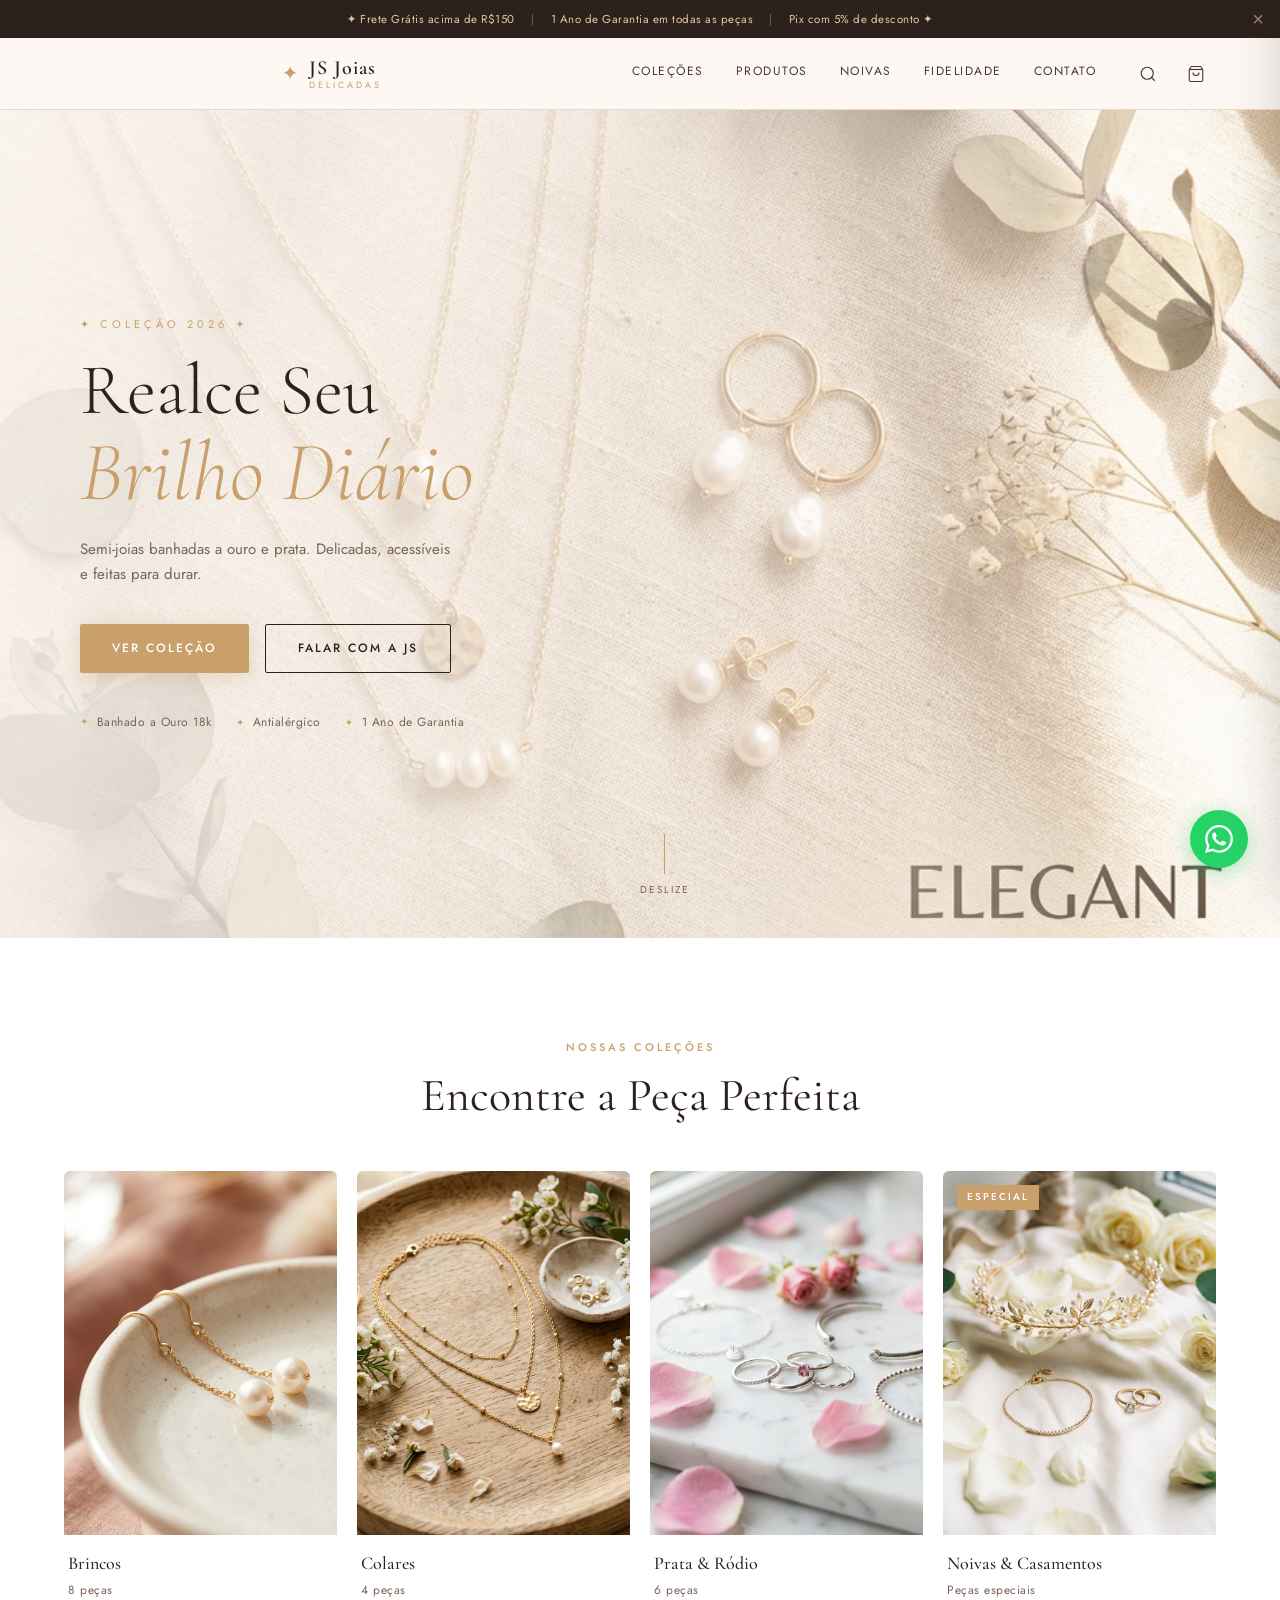
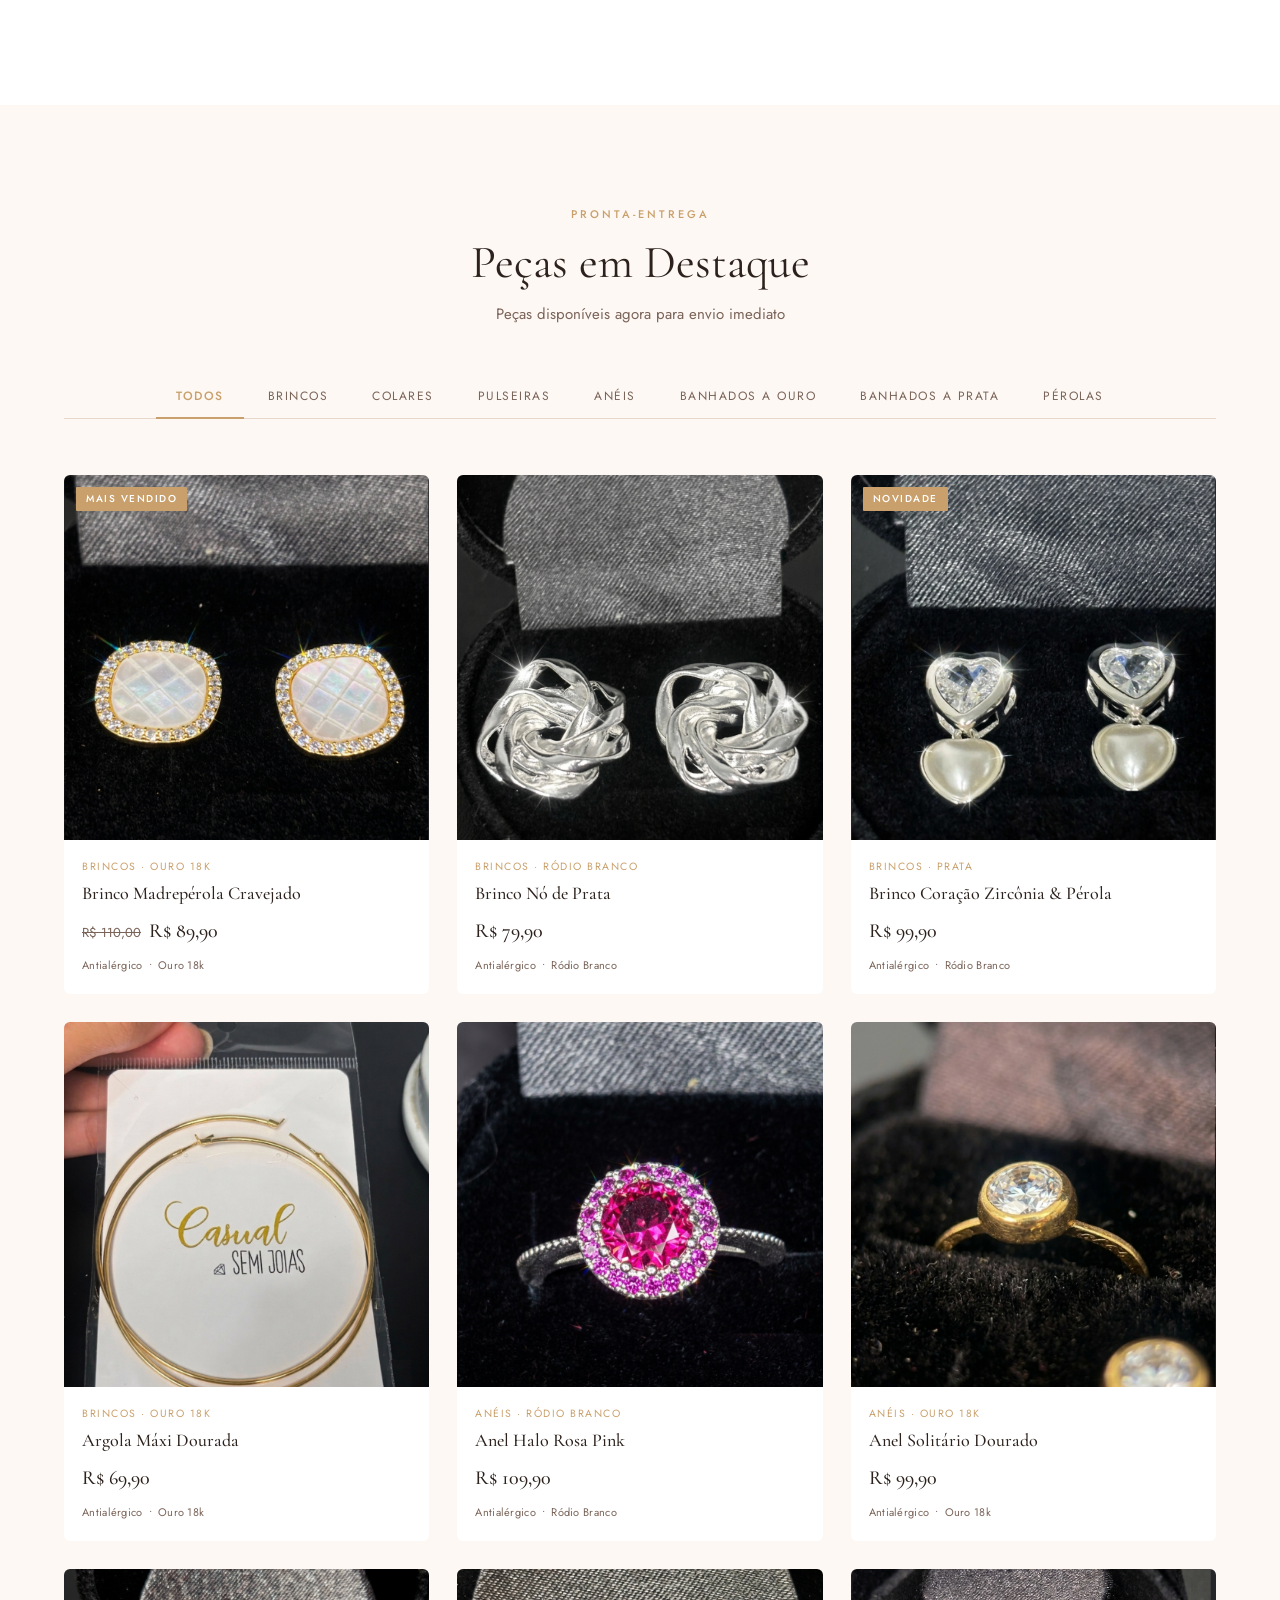
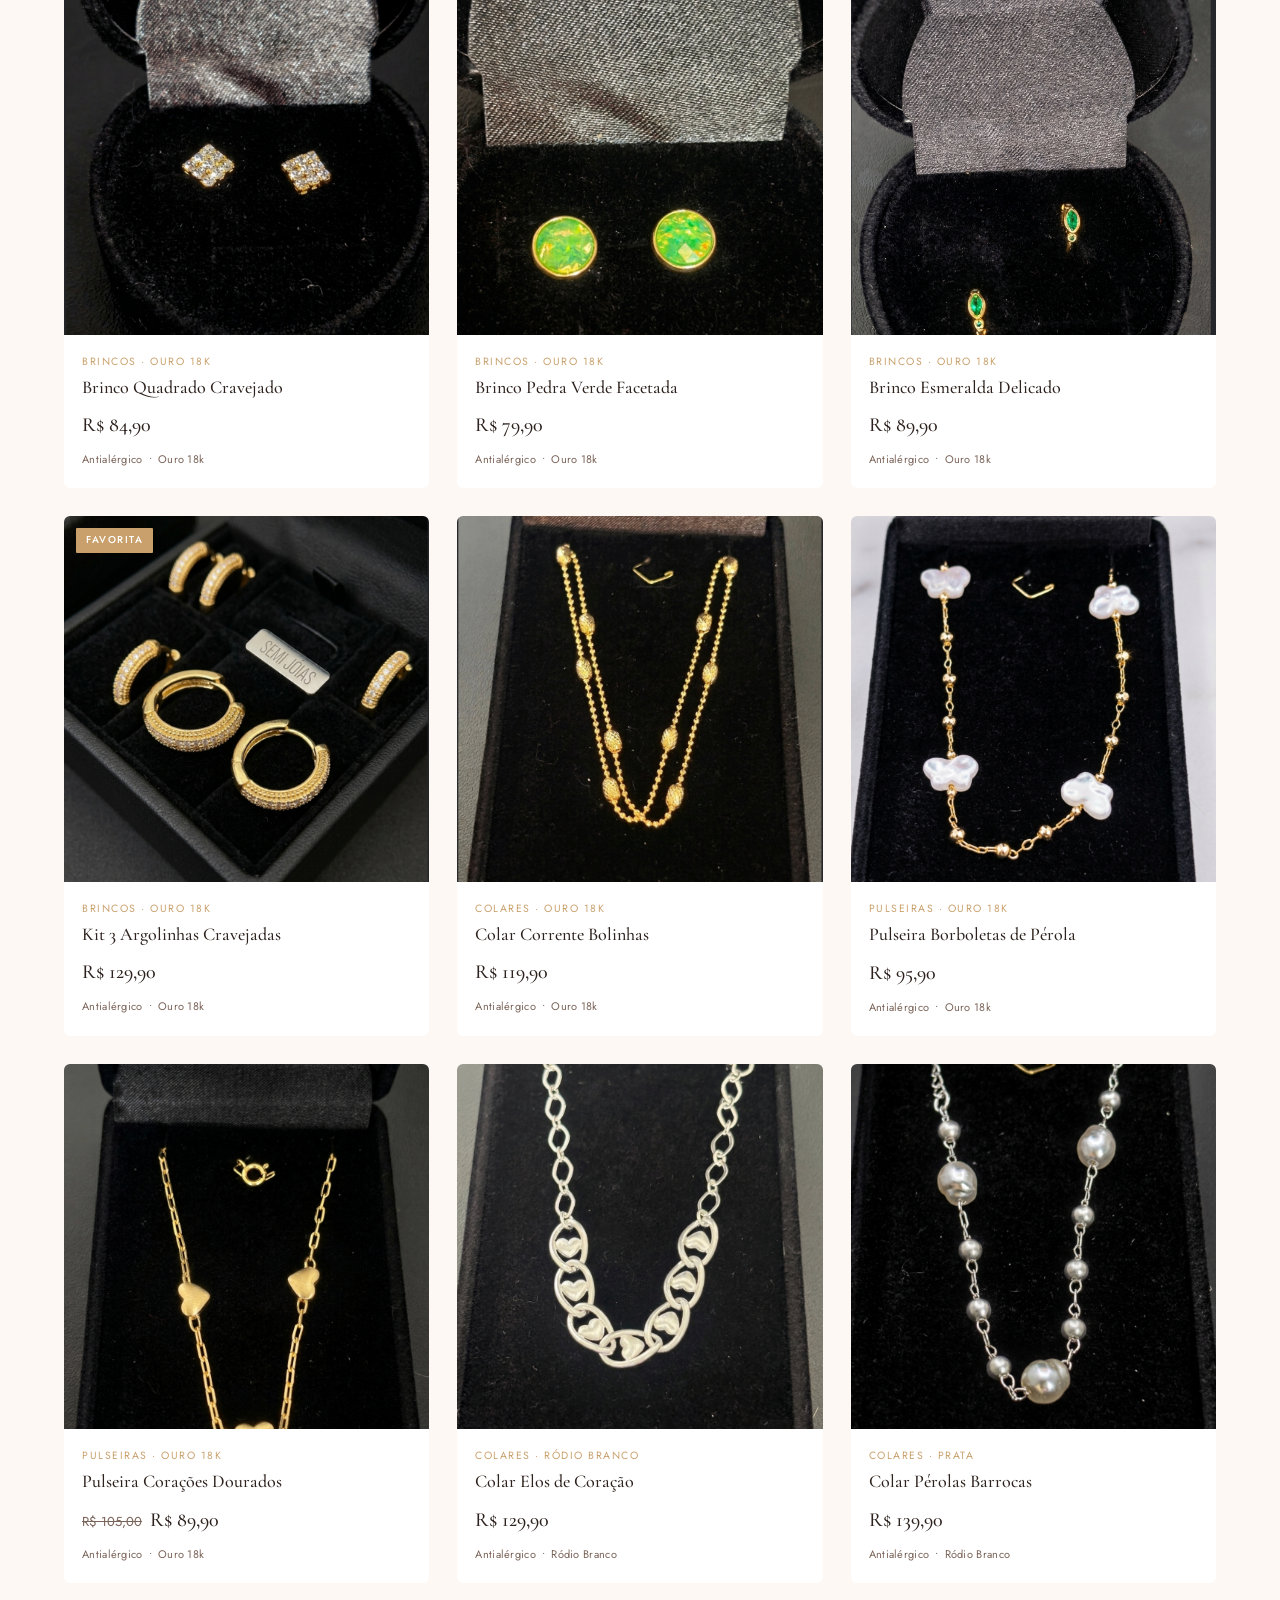
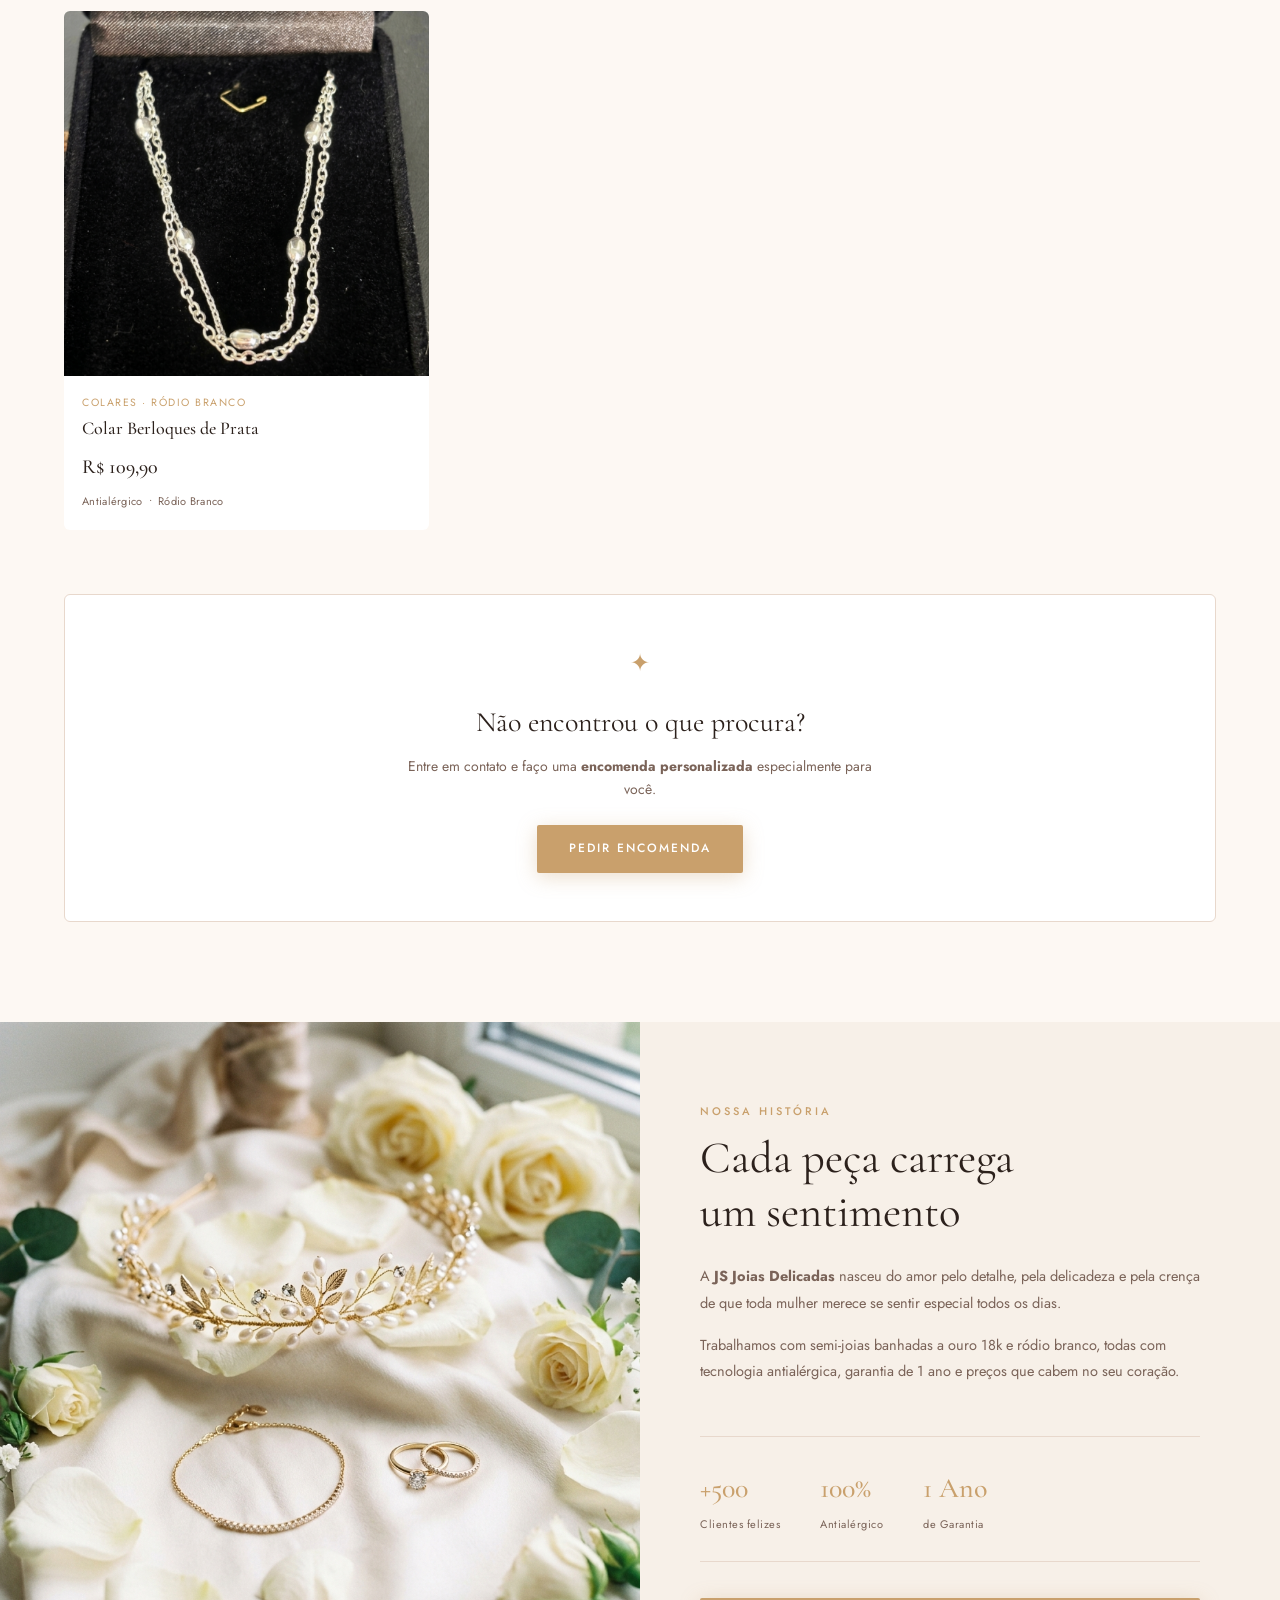
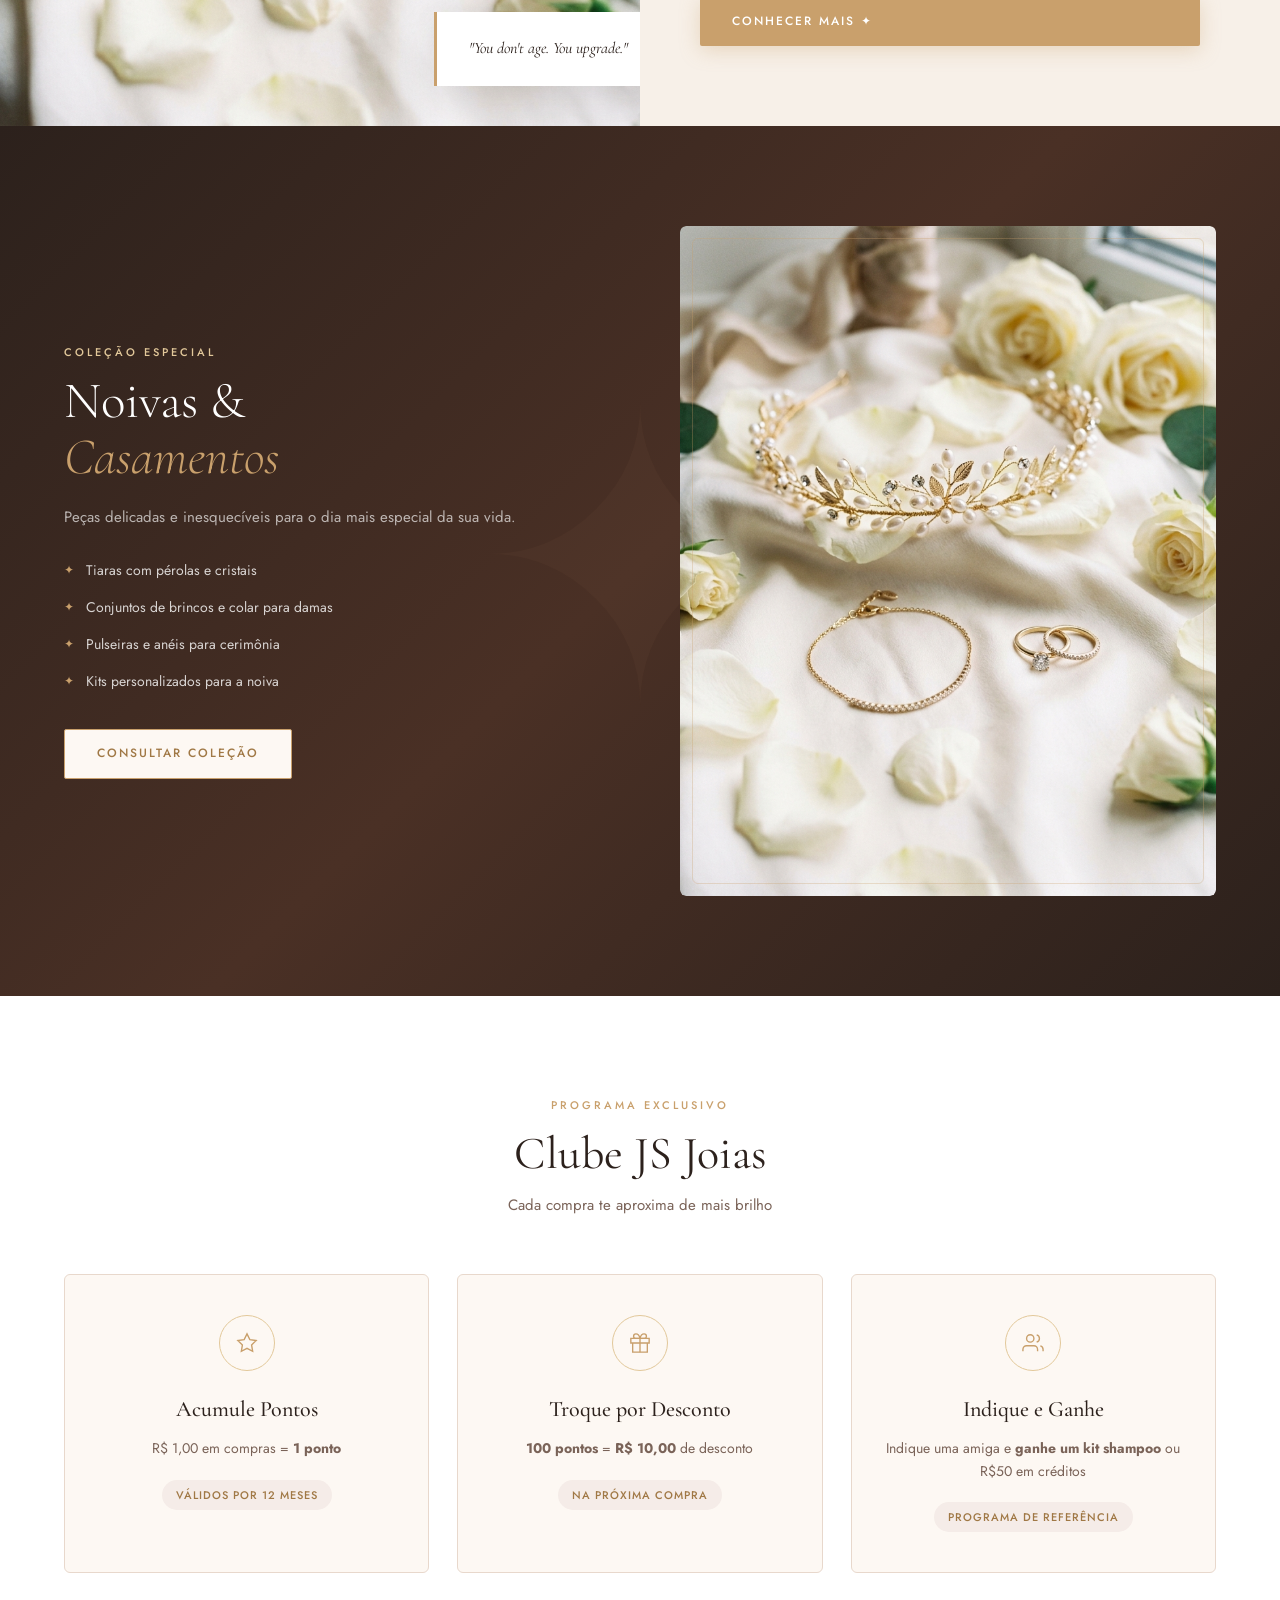
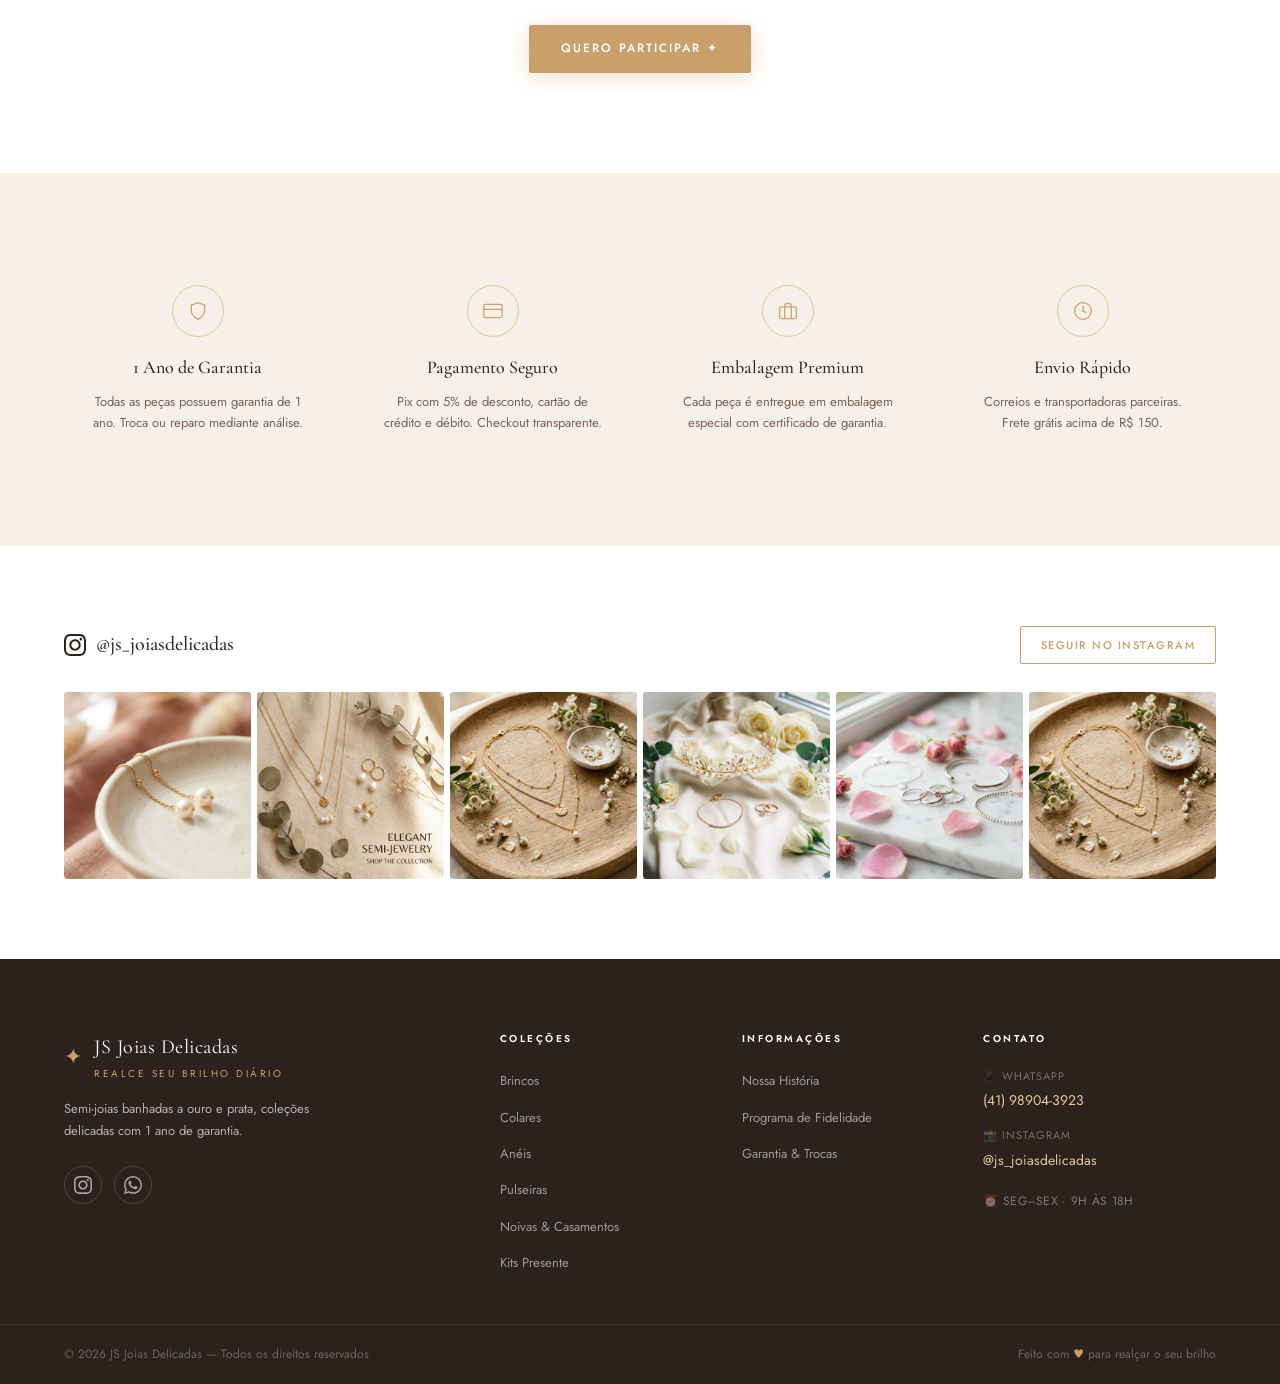
==== index.html @ edf70e75 "Painel de controle (admin.html): senha com hash, edição de peças, prévia local e publicação via GitH" ====
<!DOCTYPE html>
<html lang="pt-BR">
<head>
    <meta charset="UTF-8">
    <meta name="viewport" content="width=device-width, initial-scale=1.0">
    <meta name="description" content="JS Joias Delicadas — Semi-joias banhadas a ouro e prata. Coleções delicadas e acessíveis para realçar seu brilho diário.">
    <title>JS Joias Delicadas — Realce Seu Brilho Diário</title>
    <link rel="preconnect" href="https://fonts.googleapis.com">
    <link rel="preconnect" href="https://fonts.gstatic.com" crossorigin>
    <link href="https://fonts.googleapis.com/css2?family=Cormorant+Garamond:ital,wght@0,300;0,400;0,500;0,600;0,700;1,300;1,400;1,500&family=Jost:wght@300;400;500;600&display=swap" rel="stylesheet">
    <link rel="stylesheet" href="style.css">
</head>
<body>

    <!-- ANNOUNCEMENT BAR -->
    <div class="announcement-bar" id="announcementBar">
        <div class="announcement-inner">
            <span>✦ Frete Grátis acima de R$150</span>
            <span class="sep">|</span>
            <span>1 Ano de Garantia em todas as peças</span>
            <span class="sep">|</span>
            <span>Pix com 5% de desconto ✦</span>
        </div>
        <button class="announcement-close" id="closeAnnouncement" aria-label="Fechar aviso">×</button>
    </div>

    <!-- NAVBAR -->
    <header class="navbar" id="navbar">
        <div class="nav-container">
            <button class="hamburger" id="hamburger" aria-label="Menu">
                <span></span><span></span><span></span>
            </button>
            <div class="brand">
                <a href="#home" class="brand-link">
                    <span class="brand-star">✦</span>
                    <div class="brand-text">
                        <span class="brand-name">JS Joias</span>
                        <span class="brand-sub">Delicadas</span>
                    </div>
                </a>
            </div>
            <nav class="nav-menu" id="navMenu">
                <a href="#colecoes" class="nav-link">Coleções</a>
                <a href="#produtos" class="nav-link">Produtos</a>
                <a href="#noivas" class="nav-link">Noivas</a>
                <a href="#fidelidade" class="nav-link">Fidelidade</a>
                <a href="#contato" class="nav-link">Contato</a>
            </nav>
            <div class="nav-actions">
                <button class="icon-btn" aria-label="Buscar" id="searchBtn">
                    <svg width="18" height="18" viewBox="0 0 24 24" fill="none" stroke="currentColor" stroke-width="1.5"><circle cx="11" cy="11" r="8"/><line x1="21" y1="21" x2="16.65" y2="16.65"/></svg>
                </button>
                <button class="icon-btn cart-btn" aria-label="Sacola" id="cartBtn">
                    <svg width="18" height="18" viewBox="0 0 24 24" fill="none" stroke="currentColor" stroke-width="1.5"><path d="M6 2L3 6v14a2 2 0 002 2h14a2 2 0 002-2V6l-3-4z"/><line x1="3" y1="6" x2="21" y2="6"/><path d="M16 10a4 4 0 01-8 0"/></svg>
                    <span class="cart-count" id="cartCount">0</span>
                </button>
            </div>
        </div>
        <div class="search-overlay" id="searchOverlay">
            <div class="search-container">
                <input type="text" placeholder="Buscar joias…" class="search-input" id="searchInput">
                <button class="search-close" id="searchClose">×</button>
            </div>
        </div>
    </header>

    <!-- MOBILE MENU -->
    <div class="mobile-menu-overlay" id="mobileOverlay"></div>
    <div class="mobile-menu" id="mobileMenu">
        <button class="mobile-close" id="mobileClose">×</button>
        <div class="mobile-brand"><span class="brand-star">✦</span> JS Joias Delicadas</div>
        <nav class="mobile-nav">
            <a href="#colecoes" class="mobile-nav-link">Coleções</a>
            <a href="#produtos" class="mobile-nav-link">Produtos</a>
            <a href="#noivas" class="mobile-nav-link">Noivas</a>
            <a href="#fidelidade" class="mobile-nav-link">Fidelidade</a>
            <a href="#contato" class="mobile-nav-link">Contato</a>
        </nav>
        <a href="https://wa.me/5541989043923" target="_blank" class="mobile-whatsapp">
            <svg width="20" height="20" viewBox="0 0 24 24" fill="currentColor"><path d="M17.472 14.382c-.297-.149-1.758-.867-2.03-.967-.273-.099-.471-.148-.67.15-.197.297-.767.966-.94 1.164-.173.199-.347.223-.644.075-.297-.15-1.255-.463-2.39-1.475-.883-.788-1.48-1.761-1.653-2.059-.173-.297-.018-.458.13-.606.134-.133.298-.347.446-.52.149-.174.198-.298.298-.497.099-.198.05-.371-.025-.52-.075-.149-.669-1.612-.916-2.207-.242-.579-.487-.5-.669-.51-.173-.008-.371-.01-.57-.01-.198 0-.52.074-.792.372-.272.297-1.04 1.016-1.04 2.479 0 1.462 1.065 2.875 1.213 3.074.149.198 2.096 3.2 5.077 4.487.709.306 1.262.489 1.694.625.712.227 1.36.195 1.871.118.571-.085 1.758-.719 2.006-1.413.248-.694.248-1.289.173-1.413-.074-.124-.272-.198-.57-.347m-5.421 7.403h-.004a9.87 9.87 0 01-5.031-1.378l-.361-.214-3.741.982.998-3.648-.235-.374a9.86 9.86 0 01-1.51-5.26c.001-5.45 4.436-9.884 9.888-9.884 2.64 0 5.122 1.03 6.988 2.898a9.825 9.825 0 012.893 6.994c-.003 5.45-4.437 9.884-9.885 9.884m8.413-18.297A11.815 11.815 0 0012.05 0C5.495 0 .16 5.335.157 11.892c0 2.096.547 4.142 1.588 5.945L.057 24l6.305-1.654a11.882 11.882 0 005.683 1.448h.005c6.554 0 11.89-5.335 11.893-11.893a11.821 11.821 0 00-3.48-8.413Z"/></svg>
            Falar no WhatsApp
        </a>
    </div>

    <!-- HERO -->
    <section class="hero" id="home">
        <div class="hero-bg">
            <img src="img/hero_banner.png" alt="JS Joias Delicadas — Colares e brincos dourados" class="hero-img" id="heroImg">
            <div class="hero-overlay"></div>
        </div>
        <div class="hero-content">
            <p class="hero-eyebrow">✦ Coleção 2026 ✦</p>
            <h1 class="hero-title">
                <span class="hero-title-line1">Realce Seu</span>
                <em class="hero-title-line2">Brilho Diário</em>
            </h1>
            <p class="hero-subtitle">Semi-joias banhadas a ouro e prata. Delicadas, acessíveis e feitas para durar.</p>
            <div class="hero-ctas">
                <a href="#produtos" class="btn btn-gold">Ver Coleção</a>
                <a href="https://wa.me/5541989043923?text=Ol%C3%A1!%20Gostaria%20de%20ver%20as%20pe%C3%A7as%20dispon%C3%ADveis%20%F0%9F%92%9B" target="_blank" class="btn btn-outline">Falar com a JS</a>
            </div>
            <div class="hero-badges">
                <div class="badge"><span class="badge-icon">✦</span><span>Banhado a Ouro 18k</span></div>
                <div class="badge"><span class="badge-icon">✦</span><span>Antialérgico</span></div>
                <div class="badge"><span class="badge-icon">✦</span><span>1 Ano de Garantia</span></div>
            </div>
        </div>
        <div class="hero-scroll"><div class="scroll-line"></div><span>Deslize</span></div>
    </section>

    <!-- CATEGORIES -->
    <section class="categories-strip" id="colecoes">
        <div class="container">
            <div class="section-label">Nossas Coleções</div>
            <h2 class="section-title">Encontre a Peça Perfeita</h2>
            <div class="categories-grid">
                <a href="#produtos" class="cat-card" data-filter="brincos">
                    <div class="cat-img-wrap">
                        <img src="img/product_brincos.png" alt="Brincos delicados banhados a ouro">
                        <div class="cat-overlay"><span>Ver Brincos →</span></div>
                    </div>
                    <div class="cat-info"><h3>Brincos</h3><p>8 peças</p></div>
                </a>
                <a href="#produtos" class="cat-card" data-filter="colares">
                    <div class="cat-img-wrap">
                        <img src="img/product_colares.png" alt="Colares dourados delicados">
                        <div class="cat-overlay"><span>Ver Colares →</span></div>
                    </div>
                    <div class="cat-info"><h3>Colares</h3><p>4 peças</p></div>
                </a>
                <a href="#produtos" class="cat-card" data-filter="prata">
                    <div class="cat-img-wrap">
                        <img src="img/product_prata.png" alt="Anéis e pulseiras banhados a prata">
                        <div class="cat-overlay"><span>Ver Coleção Prata →</span></div>
                    </div>
                    <div class="cat-info"><h3>Prata & Ródio</h3><p>6 peças</p></div>
                </a>
                <a href="#noivas" class="cat-card featured-cat" data-filter="noivas">
                    <div class="cat-img-wrap">
                        <img src="img/category_noivas.png" alt="Coleção Noivas — semi-joias para casamento">
                        <div class="cat-overlay"><span>Coleção Noivas →</span></div>
                    </div>
                    <div class="cat-info"><h3>Noivas & Casamentos</h3><p>Peças especiais</p></div>
                    <div class="featured-badge">Especial</div>
                </a>
            </div>
        </div>
    </section>

    <!-- PRODUCTS -->
    <section class="products-section" id="produtos">
        <div class="container">
            <div class="section-label">Pronta-Entrega</div>
            <h2 class="section-title">Peças em Destaque</h2>
            <p class="section-subtitle">Peças disponíveis agora para envio imediato</p>
            <div class="filter-tabs" role="tablist">
                <button class="filter-tab active" data-filter="todos" role="tab" id="tab-todos">Todos</button>
                <button class="filter-tab" data-filter="brincos" role="tab" id="tab-brincos">Brincos</button>
                <button class="filter-tab" data-filter="colares" role="tab" id="tab-colares">Colares</button>
                <button class="filter-tab" data-filter="pulseiras" role="tab" id="tab-pulseiras">Pulseiras</button>
                <button class="filter-tab" data-filter="aneis" role="tab" id="tab-aneis">Anéis</button>
                <button class="filter-tab" data-filter="ouro" role="tab" id="tab-ouro">Banhados a Ouro</button>
                <button class="filter-tab" data-filter="prata" role="tab" id="tab-prata">Banhados a Prata</button>
                <button class="filter-tab" data-filter="perola" role="tab" id="tab-perola">Pérolas</button>
            </div>
            <div class="products-grid" id="productsGrid"></div>
            <div class="custom-order-cta">
                <div class="custom-order-inner">
                    <span class="cta-ornament">✦</span>
                    <h3>Não encontrou o que procura?</h3>
                    <p>Entre em contato e faço uma <strong>encomenda personalizada</strong> especialmente para você.</p>
                    <a href="https://wa.me/5541989043923?text=Ol%C3%A1!%20Gostaria%20de%20fazer%20um%20pedido%20personalizado%20%F0%9F%92%9B" target="_blank" class="btn btn-gold">Pedir Encomenda</a>
                </div>
            </div>
        </div>
    </section>

    <!-- BRAND STORY -->
    <section class="brand-story" id="sobre">
        <div class="brand-story-bg">
            <div class="story-image-side">
                <img src="img/category_noivas.png" alt="Coleção delicada JS Joias Delicadas" class="story-img">
                <div class="story-quote-card">
                    <p class="story-quote">"You don't age. <em>You upgrade.</em>"</p>
                </div>
            </div>
            <div class="story-content-side">
                <div class="section-label">Nossa História</div>
                <h2 class="story-title">Cada peça carrega<br>um sentimento</h2>
                <p class="story-text">A <strong>JS Joias Delicadas</strong> nasceu do amor pelo detalhe, pela delicadeza e pela crença de que toda mulher merece se sentir especial todos os dias.</p>
                <p class="story-text">Trabalhamos com semi-joias banhadas a ouro 18k e ródio branco, todas com tecnologia antialérgica, garantia de 1 ano e preços que cabem no seu coração.</p>
                <div class="story-stats">
                    <div class="stat"><span class="stat-num">+500</span><span class="stat-label">Clientes felizes</span></div>
                    <div class="stat"><span class="stat-num">100%</span><span class="stat-label">Antialérgico</span></div>
                    <div class="stat"><span class="stat-num">1 Ano</span><span class="stat-label">de Garantia</span></div>
                </div>
                <a href="https://wa.me/5541989043923" target="_blank" class="btn btn-gold">Conhecer mais ✦</a>
            </div>
        </div>
    </section>

    <!-- NOIVAS -->
    <section class="noivas-section" id="noivas">
        <div class="container">
            <div class="noivas-inner">
                <div class="noivas-content">
                    <div class="section-label light">Coleção Especial</div>
                    <h2 class="noivas-title">Noivas &<br><em>Casamentos</em></h2>
                    <p class="noivas-text">Peças delicadas e inesquecíveis para o dia mais especial da sua vida.</p>
                    <ul class="noivas-features">
                        <li><span class="feat-icon">✦</span> Tiaras com pérolas e cristais</li>
                        <li><span class="feat-icon">✦</span> Conjuntos de brincos e colar para damas</li>
                        <li><span class="feat-icon">✦</span> Pulseiras e anéis para cerimônia</li>
                        <li><span class="feat-icon">✦</span> Kits personalizados para a noiva</li>
                    </ul>
                    <a href="https://wa.me/5541989043923?text=Ol%C3%A1!%20Quero%20saber%20mais%20sobre%20a%20cole%C3%A7%C3%A3o%20Noivas%20%F0%9F%92%8D" target="_blank" class="btn btn-cream">Consultar Coleção</a>
                </div>
                <div class="noivas-image">
                    <img src="img/category_noivas.png" alt="Coleção Noivas JS Joias Delicadas">
                    <div class="noivas-ornament"></div>
                </div>
            </div>
        </div>
    </section>

    <!-- LOYALTY -->
    <section class="loyalty-section" id="fidelidade">
        <div class="container">
            <div class="section-label">Programa Exclusivo</div>
            <h2 class="section-title">Clube JS Joias</h2>
            <p class="section-subtitle">Cada compra te aproxima de mais brilho</p>
            <div class="loyalty-grid">
                <div class="loyalty-card" id="loyalty-1">
                    <div class="loyalty-icon">
                        <svg viewBox="0 0 24 24" fill="none" stroke="currentColor" stroke-width="1.5"><path d="M12 2l3.09 6.26L22 9.27l-5 4.87 1.18 6.88L12 17.77l-6.18 3.25L7 14.14 2 9.27l6.91-1.01L12 2z"/></svg>
                    </div>
                    <h3>Acumule Pontos</h3>
                    <p>R$ 1,00 em compras = <strong>1 ponto</strong></p>
                    <div class="loyalty-highlight">Válidos por 12 meses</div>
                </div>
                <div class="loyalty-card" id="loyalty-2">
                    <div class="loyalty-icon">
                        <svg viewBox="0 0 24 24" fill="none" stroke="currentColor" stroke-width="1.5"><path d="M20 12V22H4V12"/><path d="M22 7H2v5h20V7z"/><path d="M12 22V7"/><path d="M12 7H7.5a2.5 2.5 0 010-5C11 2 12 7 12 7z"/><path d="M12 7h4.5a2.5 2.5 0 000-5C13 2 12 7 12 7z"/></svg>
                    </div>
                    <h3>Troque por Desconto</h3>
                    <p><strong>100 pontos</strong> = <strong>R$ 10,00</strong> de desconto</p>
                    <div class="loyalty-highlight">Na próxima compra</div>
                </div>
                <div class="loyalty-card" id="loyalty-3">
                    <div class="loyalty-icon">
                        <svg viewBox="0 0 24 24" fill="none" stroke="currentColor" stroke-width="1.5"><path d="M17 21v-2a4 4 0 00-4-4H5a4 4 0 00-4 4v2"/><circle cx="9" cy="7" r="4"/><path d="M23 21v-2a4 4 0 00-3-3.87"/><path d="M16 3.13a4 4 0 010 7.75"/></svg>
                    </div>
                    <h3>Indique e Ganhe</h3>
                    <p>Indique uma amiga e <strong>ganhe um kit shampoo</strong> ou R$50 em créditos</p>
                    <div class="loyalty-highlight">Programa de referência</div>
                </div>
            </div>
            <div class="loyalty-cta">
                <a href="https://wa.me/5541989043923?text=Ol%C3%A1!%20Quero%20participar%20do%20programa%20de%20fidelidade%20JS%20Joias%20%F0%9F%92%9B" target="_blank" class="btn btn-gold">Quero Participar ✦</a>
            </div>
        </div>
    </section>

    <!-- GUARANTEE -->
    <section class="guarantee-section" id="garantia">
        <div class="container">
            <div class="guarantee-grid">
                <div class="guarantee-item" id="guar-1">
                    <div class="guar-icon"><svg viewBox="0 0 24 24" fill="none" stroke="currentColor" stroke-width="1.5"><path d="M12 22s8-4 8-10V5l-8-3-8 3v7c0 6 8 10 8 10z"/></svg></div>
                    <h3>1 Ano de Garantia</h3>
                    <p>Todas as peças possuem garantia de 1 ano. Troca ou reparo mediante análise.</p>
                </div>
                <div class="guarantee-item" id="guar-2">
                    <div class="guar-icon"><svg viewBox="0 0 24 24" fill="none" stroke="currentColor" stroke-width="1.5"><rect x="1" y="4" width="22" height="16" rx="2" ry="2"/><line x1="1" y1="10" x2="23" y2="10"/></svg></div>
                    <h3>Pagamento Seguro</h3>
                    <p>Pix com 5% de desconto, cartão de crédito e débito. Checkout transparente.</p>
                </div>
                <div class="guarantee-item" id="guar-3">
                    <div class="guar-icon"><svg viewBox="0 0 24 24" fill="none" stroke="currentColor" stroke-width="1.5"><rect x="2" y="7" width="20" height="14" rx="2" ry="2"/><path d="M16 21V5a2 2 0 00-2-2h-4a2 2 0 00-2 2v16"/></svg></div>
                    <h3>Embalagem Premium</h3>
                    <p>Cada peça é entregue em embalagem especial com certificado de garantia.</p>
                </div>
                <div class="guarantee-item" id="guar-4">
                    <div class="guar-icon"><svg viewBox="0 0 24 24" fill="none" stroke="currentColor" stroke-width="1.5"><circle cx="12" cy="12" r="10"/><polyline points="12 6 12 12 16 14"/></svg></div>
                    <h3>Envio Rápido</h3>
                    <p>Correios e transportadoras parceiras. Frete grátis acima de R$ 150.</p>
                </div>
            </div>
        </div>
    </section>

    <!-- INSTAGRAM -->
    <section class="instagram-section" id="instagram">
        <div class="container">
            <div class="insta-header">
                <div class="insta-brand">
                    <svg width="22" height="22" viewBox="0 0 24 24" fill="currentColor"><path d="M12 2.163c3.204 0 3.584.012 4.85.07 3.252.148 4.771 1.691 4.919 4.919.058 1.265.069 1.645.069 4.849 0 3.205-.012 3.584-.069 4.849-.149 3.225-1.664 4.771-4.919 4.919-1.266.058-1.644.07-4.85.07-3.204 0-3.584-.012-4.849-.07-3.26-.149-4.771-1.699-4.919-4.92-.058-1.265-.07-1.644-.07-4.849 0-3.204.013-3.583.07-4.849.149-3.227 1.664-4.771 4.919-4.919 1.266-.057 1.645-.069 4.849-.069zm0-2.163c-3.259 0-3.667.014-4.947.072-4.358.2-6.78 2.618-6.98 6.98-.059 1.281-.073 1.689-.073 4.948 0 3.259.014 3.668.072 4.948.2 4.358 2.618 6.78 6.98 6.98 1.281.058 1.689.072 4.948.072 3.259 0 3.668-.014 4.948-.072 4.354-.2 6.782-2.618 6.979-6.98.059-1.28.073-1.689.073-4.948 0-3.259-.014-3.667-.072-4.947-.196-4.354-2.617-6.78-6.979-6.98-1.281-.059-1.69-.073-4.949-.073zm0 5.838c-3.403 0-6.162 2.759-6.162 6.162s2.759 6.163 6.162 6.163 6.162-2.759 6.162-6.163c0-3.403-2.759-6.162-6.162-6.162zm0 10.162c-2.209 0-4-1.79-4-4 0-2.209 1.791-4 4-4s4 1.791 4 4c0 2.21-1.791 4-4 4zm6.406-11.845c-.796 0-1.441.645-1.441 1.44s.645 1.44 1.441 1.44c.795 0 1.439-.645 1.439-1.44s-.644-1.44-1.439-1.44z"/></svg>
                    <span>@js_joiasdelicadas</span>
                </div>
                <a href="https://instagram.com/js_joiasdelicadas" target="_blank" class="btn btn-outline-sm">Seguir no Instagram</a>
            </div>
            <div class="insta-grid">
                <a href="https://instagram.com/js_joiasdelicadas" target="_blank" class="insta-item" style="background-image: url('img/product_brincos.png')" aria-label="Ver no Instagram"><div class="insta-hover"><svg width="20" height="20" viewBox="0 0 24 24" fill="white"><path d="M12 2.163c3.204 0 3.584.012 4.85.07 3.252.148 4.771 1.691 4.919 4.919.058 1.265.069 1.645.069 4.849 0 3.205-.012 3.584-.069 4.849-.149 3.225-1.664 4.771-4.919 4.919-1.266.058-1.644.07-4.85.07-3.204 0-3.584-.012-4.849-.07-3.26-.149-4.771-1.699-4.919-4.92-.058-1.265-.07-1.644-.07-4.849 0-3.204.013-3.583.07-4.849.149-3.227 1.664-4.771 4.919-4.919 1.266-.057 1.645-.069 4.849-.069zm0-2.163c-3.259 0-3.667.014-4.947.072-4.358.2-6.78 2.618-6.98 6.98-.059 1.281-.073 1.689-.073 4.948 0 3.259.014 3.668.072 4.948.2 4.358 2.618 6.78 6.98 6.98 1.281.058 1.689.072 4.948.072 3.259 0 3.668-.014 4.948-.072 4.354-.2 6.782-2.618 6.979-6.98.059-1.28.073-1.689.073-4.948 0-3.259-.014-3.667-.072-4.947-.196-4.354-2.617-6.78-6.979-6.98-1.281-.059-1.69-.073-4.949-.073zm0 5.838c-3.403 0-6.162 2.759-6.162 6.162s2.759 6.163 6.162 6.163 6.162-2.759 6.162-6.163c0-3.403-2.759-6.162-6.162-6.162zm0 10.162c-2.209 0-4-1.79-4-4 0-2.209 1.791-4 4-4s4 1.791 4 4c0 2.21-1.791 4-4 4zm6.406-11.845c-.796 0-1.441.645-1.441 1.44s.645 1.44 1.441 1.44c.795 0 1.439-.645 1.439-1.44s-.644-1.44-1.439-1.44z"/></svg></div></a>
                <a href="https://instagram.com/js_joiasdelicadas" target="_blank" class="insta-item" style="background-image: url('img/hero_banner.png')" aria-label="Ver no Instagram"><div class="insta-hover"><svg width="20" height="20" viewBox="0 0 24 24" fill="white"><path d="M12 2.163c3.204 0 3.584.012 4.85.07 3.252.148 4.771 1.691 4.919 4.919.058 1.265.069 1.645.069 4.849 0 3.205-.012 3.584-.069 4.849-.149 3.225-1.664 4.771-4.919 4.919-1.266.058-1.644.07-4.85.07-3.204 0-3.584-.012-4.849-.07-3.26-.149-4.771-1.699-4.919-4.92-.058-1.265-.07-1.644-.07-4.849 0-3.204.013-3.583.07-4.849.149-3.227 1.664-4.771 4.919-4.919 1.266-.057 1.645-.069 4.849-.069zm0-2.163c-3.259 0-3.667.014-4.947.072-4.358.2-6.78 2.618-6.98 6.98-.059 1.281-.073 1.689-.073 4.948 0 3.259.014 3.668.072 4.948.2 4.358 2.618 6.78 6.98 6.98 1.281.058 1.689.072 4.948.072 3.259 0 3.668-.014 4.948-.072 4.354-.2 6.782-2.618 6.979-6.98.059-1.28.073-1.689.073-4.948 0-3.259-.014-3.667-.072-4.947-.196-4.354-2.617-6.78-6.979-6.98-1.281-.059-1.69-.073-4.949-.073zm0 5.838c-3.403 0-6.162 2.759-6.162 6.162s2.759 6.163 6.162 6.163 6.162-2.759 6.162-6.163c0-3.403-2.759-6.162-6.162-6.162zm0 10.162c-2.209 0-4-1.79-4-4 0-2.209 1.791-4 4-4s4 1.791 4 4c0 2.21-1.791 4-4 4zm6.406-11.845c-.796 0-1.441.645-1.441 1.44s.645 1.44 1.441 1.44c.795 0 1.439-.645 1.439-1.44s-.644-1.44-1.439-1.44z"/></svg></div></a>
                <a href="https://instagram.com/js_joiasdelicadas" target="_blank" class="insta-item" style="background-image: url('img/product_colares.png')" aria-label="Ver no Instagram"><div class="insta-hover"><svg width="20" height="20" viewBox="0 0 24 24" fill="white"><path d="M12 2.163c3.204 0 3.584.012 4.85.07 3.252.148 4.771 1.691 4.919 4.919.058 1.265.069 1.645.069 4.849 0 3.205-.012 3.584-.069 4.849-.149 3.225-1.664 4.771-4.919 4.919-1.266.058-1.644.07-4.85.07-3.204 0-3.584-.012-4.849-.07-3.26-.149-4.771-1.699-4.919-4.92-.058-1.265-.07-1.644-.07-4.849 0-3.204.013-3.583.07-4.849.149-3.227 1.664-4.771 4.919-4.919 1.266-.057 1.645-.069 4.849-.069zm0-2.163c-3.259 0-3.667.014-4.947.072-4.358.2-6.78 2.618-6.98 6.98-.059 1.281-.073 1.689-.073 4.948 0 3.259.014 3.668.072 4.948.2 4.358 2.618 6.78 6.98 6.98 1.281.058 1.689.072 4.948.072 3.259 0 3.668-.014 4.948-.072 4.354-.2 6.782-2.618 6.979-6.98.059-1.28.073-1.689.073-4.948 0-3.259-.014-3.667-.072-4.947-.196-4.354-2.617-6.78-6.979-6.98-1.281-.059-1.69-.073-4.949-.073zm0 5.838c-3.403 0-6.162 2.759-6.162 6.162s2.759 6.163 6.162 6.163 6.162-2.759 6.162-6.163c0-3.403-2.759-6.162-6.162-6.162zm0 10.162c-2.209 0-4-1.79-4-4 0-2.209 1.791-4 4-4s4 1.791 4 4c0 2.21-1.791 4-4 4zm6.406-11.845c-.796 0-1.441.645-1.441 1.44s.645 1.44 1.441 1.44c.795 0 1.439-.645 1.439-1.44s-.644-1.44-1.439-1.44z"/></svg></div></a>
                <a href="https://instagram.com/js_joiasdelicadas" target="_blank" class="insta-item" style="background-image: url('img/category_noivas.png')" aria-label="Ver no Instagram"><div class="insta-hover"><svg width="20" height="20" viewBox="0 0 24 24" fill="white"><path d="M12 2.163c3.204 0 3.584.012 4.85.07 3.252.148 4.771 1.691 4.919 4.919.058 1.265.069 1.645.069 4.849 0 3.205-.012 3.584-.069 4.849-.149 3.225-1.664 4.771-4.919 4.919-1.266.058-1.644.07-4.85.07-3.204 0-3.584-.012-4.849-.07-3.26-.149-4.771-1.699-4.919-4.92-.058-1.265-.07-1.644-.07-4.849 0-3.204.013-3.583.07-4.849.149-3.227 1.664-4.771 4.919-4.919 1.266-.057 1.645-.069 4.849-.069zm0-2.163c-3.259 0-3.667.014-4.947.072-4.358.2-6.78 2.618-6.98 6.98-.059 1.281-.073 1.689-.073 4.948 0 3.259.014 3.668.072 4.948.2 4.358 2.618 6.78 6.98 6.98 1.281.058 1.689.072 4.948.072 3.259 0 3.668-.014 4.948-.072 4.354-.2 6.782-2.618 6.979-6.98.059-1.28.073-1.689.073-4.948 0-3.259-.014-3.667-.072-4.947-.196-4.354-2.617-6.78-6.979-6.98-1.281-.059-1.69-.073-4.949-.073zm0 5.838c-3.403 0-6.162 2.759-6.162 6.162s2.759 6.163 6.162 6.163 6.162-2.759 6.162-6.163c0-3.403-2.759-6.162-6.162-6.162zm0 10.162c-2.209 0-4-1.79-4-4 0-2.209 1.791-4 4-4s4 1.791 4 4c0 2.21-1.791 4-4 4zm6.406-11.845c-.796 0-1.441.645-1.441 1.44s.645 1.44 1.441 1.44c.795 0 1.439-.645 1.439-1.44s-.644-1.44-1.439-1.44z"/></svg></div></a>
                <a href="https://instagram.com/js_joiasdelicadas" target="_blank" class="insta-item" style="background-image: url('img/product_prata.png')" aria-label="Ver no Instagram"><div class="insta-hover"><svg width="20" height="20" viewBox="0 0 24 24" fill="white"><path d="M12 2.163c3.204 0 3.584.012 4.85.07 3.252.148 4.771 1.691 4.919 4.919.058 1.265.069 1.645.069 4.849 0 3.205-.012 3.584-.069 4.849-.149 3.225-1.664 4.771-4.919 4.919-1.266.058-1.644.07-4.85.07-3.204 0-3.584-.012-4.849-.07-3.26-.149-4.771-1.699-4.919-4.92-.058-1.265-.07-1.644-.07-4.849 0-3.204.013-3.583.07-4.849.149-3.227 1.664-4.771 4.919-4.919 1.266-.057 1.645-.069 4.849-.069zm0-2.163c-3.259 0-3.667.014-4.947.072-4.358.2-6.78 2.618-6.98 6.98-.059 1.281-.073 1.689-.073 4.948 0 3.259.014 3.668.072 4.948.2 4.358 2.618 6.78 6.98 6.98 1.281.058 1.689.072 4.948.072 3.259 0 3.668-.014 4.948-.072 4.354-.2 6.782-2.618 6.979-6.98.059-1.28.073-1.689.073-4.948 0-3.259-.014-3.667-.072-4.947-.196-4.354-2.617-6.78-6.979-6.98-1.281-.059-1.69-.073-4.949-.073zm0 5.838c-3.403 0-6.162 2.759-6.162 6.162s2.759 6.163 6.162 6.163 6.162-2.759 6.162-6.163c0-3.403-2.759-6.162-6.162-6.162zm0 10.162c-2.209 0-4-1.79-4-4 0-2.209 1.791-4 4-4s4 1.791 4 4c0 2.21-1.791 4-4 4zm6.406-11.845c-.796 0-1.441.645-1.441 1.44s.645 1.44 1.441 1.44c.795 0 1.439-.645 1.439-1.44s-.644-1.44-1.439-1.44z"/></svg></div></a>
                <a href="https://instagram.com/js_joiasdelicadas" target="_blank" class="insta-item" style="background-image: url('img/product_colares.png')" aria-label="Ver no Instagram"><div class="insta-hover"><svg width="20" height="20" viewBox="0 0 24 24" fill="white"><path d="M12 2.163c3.204 0 3.584.012 4.85.07 3.252.148 4.771 1.691 4.919 4.919.058 1.265.069 1.645.069 4.849 0 3.205-.012 3.584-.069 4.849-.149 3.225-1.664 4.771-4.919 4.919-1.266.058-1.644.07-4.85.07-3.204 0-3.584-.012-4.849-.07-3.26-.149-4.771-1.699-4.919-4.92-.058-1.265-.07-1.644-.07-4.849 0-3.204.013-3.583.07-4.849.149-3.227 1.664-4.771 4.919-4.919 1.266-.057 1.645-.069 4.849-.069zm0-2.163c-3.259 0-3.667.014-4.947.072-4.358.2-6.78 2.618-6.98 6.98-.059 1.281-.073 1.689-.073 4.948 0 3.259.014 3.668.072 4.948.2 4.358 2.618 6.78 6.98 6.98 1.281.058 1.689.072 4.948.072 3.259 0 3.668-.014 4.948-.072 4.354-.2 6.782-2.618 6.979-6.98.059-1.28.073-1.689.073-4.948 0-3.259-.014-3.667-.072-4.947-.196-4.354-2.617-6.78-6.979-6.98-1.281-.059-1.69-.073-4.949-.073zm0 5.838c-3.403 0-6.162 2.759-6.162 6.162s2.759 6.163 6.162 6.163 6.162-2.759 6.162-6.163c0-3.403-2.759-6.162-6.162-6.162zm0 10.162c-2.209 0-4-1.79-4-4 0-2.209 1.791-4 4-4s4 1.791 4 4c0 2.21-1.791 4-4 4zm6.406-11.845c-.796 0-1.441.645-1.441 1.44s.645 1.44 1.441 1.44c.795 0 1.439-.645 1.439-1.44s-.644-1.44-1.439-1.44z"/></svg></div></a>
            </div>
        </div>
    </section>

    <!-- FOOTER -->
    <footer class="footer" id="contato">
        <div class="footer-top">
            <div class="container">
                <div class="footer-grid">
                    <div class="footer-brand-col">
                        <div class="footer-brand">
                            <span class="brand-star">✦</span>
                            <div>
                                <div class="footer-brand-name">JS Joias Delicadas</div>
                                <div class="footer-brand-tagline">Realce Seu Brilho Diário</div>
                            </div>
                        </div>
                        <p class="footer-desc">Semi-joias banhadas a ouro e prata, coleções delicadas com 1 ano de garantia.</p>
                        <div class="footer-socials">
                            <a href="https://instagram.com/js_joiasdelicadas" target="_blank" aria-label="Instagram" class="social-link">
                                <svg width="18" height="18" viewBox="0 0 24 24" fill="currentColor"><path d="M12 2.163c3.204 0 3.584.012 4.85.07 3.252.148 4.771 1.691 4.919 4.919.058 1.265.069 1.645.069 4.849 0 3.205-.012 3.584-.069 4.849-.149 3.225-1.664 4.771-4.919 4.919-1.266.058-1.644.07-4.85.07-3.204 0-3.584-.012-4.849-.07-3.26-.149-4.771-1.699-4.919-4.92-.058-1.265-.07-1.644-.07-4.849 0-3.204.013-3.583.07-4.849.149-3.227 1.664-4.771 4.919-4.919 1.266-.057 1.645-.069 4.849-.069zm0-2.163c-3.259 0-3.667.014-4.947.072-4.358.2-6.78 2.618-6.98 6.98-.059 1.281-.073 1.689-.073 4.948 0 3.259.014 3.668.072 4.948.2 4.358 2.618 6.78 6.98 6.98 1.281.058 1.689.072 4.948.072 3.259 0 3.668-.014 4.948-.072 4.354-.2 6.782-2.618 6.979-6.98.059-1.28.073-1.689.073-4.948 0-3.259-.014-3.667-.072-4.947-.196-4.354-2.617-6.78-6.979-6.98-1.281-.059-1.69-.073-4.949-.073zm0 5.838c-3.403 0-6.162 2.759-6.162 6.162s2.759 6.163 6.162 6.163 6.162-2.759 6.162-6.163c0-3.403-2.759-6.162-6.162-6.162zm0 10.162c-2.209 0-4-1.79-4-4 0-2.209 1.791-4 4-4s4 1.791 4 4c0 2.21-1.791 4-4 4zm6.406-11.845c-.796 0-1.441.645-1.441 1.44s.645 1.44 1.441 1.44c.795 0 1.439-.645 1.439-1.44s-.644-1.44-1.439-1.44z"/></svg>
                            </a>
                            <a href="https://wa.me/5541989043923" target="_blank" aria-label="WhatsApp" class="social-link">
                                <svg width="18" height="18" viewBox="0 0 24 24" fill="currentColor"><path d="M17.472 14.382c-.297-.149-1.758-.867-2.03-.967-.273-.099-.471-.148-.67.15-.197.297-.767.966-.94 1.164-.173.199-.347.223-.644.075-.297-.15-1.255-.463-2.39-1.475-.883-.788-1.48-1.761-1.653-2.059-.173-.297-.018-.458.13-.606.134-.133.298-.347.446-.52.149-.174.198-.298.298-.497.099-.198.05-.371-.025-.52-.075-.149-.669-1.612-.916-2.207-.242-.579-.487-.5-.669-.51-.173-.008-.371-.01-.57-.01-.198 0-.52.074-.792.372-.272.297-1.04 1.016-1.04 2.479 0 1.462 1.065 2.875 1.213 3.074.149.198 2.096 3.2 5.077 4.487.709.306 1.262.489 1.694.625.712.227 1.36.195 1.871.118.571-.085 1.758-.719 2.006-1.413.248-.694.248-1.289.173-1.413-.074-.124-.272-.198-.57-.347m-5.421 7.403h-.004a9.87 9.87 0 01-5.031-1.378l-.361-.214-3.741.982.998-3.648-.235-.374a9.86 9.86 0 01-1.51-5.26c.001-5.45 4.436-9.884 9.888-9.884 2.64 0 5.122 1.03 6.988 2.898a9.825 9.825 0 012.893 6.994c-.003 5.45-4.437 9.884-9.885 9.884m8.413-18.297A11.815 11.815 0 0012.05 0C5.495 0 .16 5.335.157 11.892c0 2.096.547 4.142 1.588 5.945L.057 24l6.305-1.654a11.882 11.882 0 005.683 1.448h.005c6.554 0 11.89-5.335 11.893-11.893a11.821 11.821 0 00-3.48-8.413Z"/></svg>
                            </a>
                        </div>
                    </div>
                    <div class="footer-col">
                        <h4 class="footer-col-title">Coleções</h4>
                        <ul class="footer-links">
                            <li><a href="#produtos">Brincos</a></li>
                            <li><a href="#produtos">Colares</a></li>
                            <li><a href="#produtos">Anéis</a></li>
                            <li><a href="#produtos">Pulseiras</a></li>
                            <li><a href="#noivas">Noivas & Casamentos</a></li>
                            <li><a href="#produtos">Kits Presente</a></li>
                        </ul>
                    </div>
                    <div class="footer-col">
                        <h4 class="footer-col-title">Informações</h4>
                        <ul class="footer-links">
                            <li><a href="#sobre">Nossa História</a></li>
                            <li><a href="#fidelidade">Programa de Fidelidade</a></li>
                            <li><a href="#garantia">Garantia & Trocas</a></li>
                        </ul>
                    </div>
                    <div class="footer-col">
                        <h4 class="footer-col-title">Contato</h4>
                        <div class="footer-contact">
                            <p>📱 WhatsApp</p>
                            <a href="https://wa.me/5541989043923" target="_blank" class="footer-contact-link">(41) 98904-3923</a>
                            <p>📸 Instagram</p>
                            <a href="https://instagram.com/js_joiasdelicadas" target="_blank" class="footer-contact-link">@js_joiasdelicadas</a>
                            <p class="footer-hours">⏰ Seg–Sex · 9h às 18h</p>
                        </div>
                    </div>
                </div>
            </div>
        </div>
        <div class="footer-bottom">
            <div class="container">
                <p>© 2026 JS Joias Delicadas — Todos os direitos reservados</p>
                <p>Feito com <span style="color:#c9a06c">♥</span> para realçar o seu brilho</p>
            </div>
        </div>
    </footer>

    <!-- FLOATING WHATSAPP -->
    <a href="https://wa.me/5541989043923?text=Ol%C3%A1!%20Vim%20pelo%20site%20e%20gostaria%20de%20ver%20as%20pe%C3%A7as%20dispon%C3%ADveis%20%F0%9F%92%9B" target="_blank" class="floating-whatsapp" id="floatingWA" aria-label="Contato via WhatsApp">
        <svg width="28" height="28" viewBox="0 0 24 24" fill="currentColor"><path d="M17.472 14.382c-.297-.149-1.758-.867-2.03-.967-.273-.099-.471-.148-.67.15-.197.297-.767.966-.94 1.164-.173.199-.347.223-.644.075-.297-.15-1.255-.463-2.39-1.475-.883-.788-1.48-1.761-1.653-2.059-.173-.297-.018-.458.13-.606.134-.133.298-.347.446-.52.149-.174.198-.298.298-.497.099-.198.05-.371-.025-.52-.075-.149-.669-1.612-.916-2.207-.242-.579-.487-.5-.669-.51-.173-.008-.371-.01-.57-.01-.198 0-.52.074-.792.372-.272.297-1.04 1.016-1.04 2.479 0 1.462 1.065 2.875 1.213 3.074.149.198 2.096 3.2 5.077 4.487.709.306 1.262.489 1.694.625.712.227 1.36.195 1.871.118.571-.085 1.758-.719 2.006-1.413.248-.694.248-1.289.173-1.413-.074-.124-.272-.198-.57-.347m-5.421 7.403h-.004a9.87 9.87 0 01-5.031-1.378l-.361-.214-3.741.982.998-3.648-.235-.374a9.86 9.86 0 01-1.51-5.26c.001-5.45 4.436-9.884 9.888-9.884 2.64 0 5.122 1.03 6.988 2.898a9.825 9.825 0 012.893 6.994c-.003 5.45-4.437 9.884-9.885 9.884m8.413-18.297A11.815 11.815 0 0012.05 0C5.495 0 .16 5.335.157 11.892c0 2.096.547 4.142 1.588 5.945L.057 24l6.305-1.654a11.882 11.882 0 005.683 1.448h.005c6.554 0 11.89-5.335 11.893-11.893a11.821 11.821 0 00-3.48-8.413Z"/></svg>
        <span class="wa-tooltip">Falar com a JS ✦</span>
    </a>

    <!-- CART SIDEBAR -->
    <div class="cart-overlay" id="cartOverlay"></div>
    <aside class="cart-sidebar" id="cartSidebar">
        <div class="cart-header">
            <h2>Minha Sacola</h2>
            <button class="cart-close-btn" id="cartClose">×</button>
        </div>
        <div class="cart-items" id="cartItems">
            <div class="cart-empty" id="cartEmpty">
                <div class="cart-empty-icon">✦</div>
                <p>Sua sacola está vazia</p>
                <p class="cart-empty-sub">Descubra nossas peças delicadas</p>
            </div>
        </div>
        <div class="cart-footer" id="cartFooter" style="display:none">
            <div class="cart-total">
                <span>Total:</span>
                <span class="cart-total-value" id="cartTotal">R$ 0,00</span>
            </div>
            <p class="cart-pix-info">Pague com Pix e ganhe 5% de desconto 💛</p>
            <a href="#" class="btn btn-gold" id="checkoutBtn" style="width:100%;text-align:center;display:block;box-sizing:border-box">Finalizar no WhatsApp</a>
        </div>
    </aside>

    <script src="data/produtos.js"></script>
    <script src="script.js"></script>
</body>
</html>
---- style.css ----
/* ===========================
   JS JOIAS DELICADAS — CSS
   Paleta: Creme, Dourado, Rosa Perola
   =========================== */

:root {
  --gold: #c9a06c;
  --gold-light: #e2c89a;
  --gold-dark: #a07845;
  --cream: #fdf8f3;
  --cream-warm: #f7f0e8;
  --nude: #eeddd0;
  --rose: #e8c5bb;
  --rose-light: #f5ece8;
  --dark: #2c211c;
  --text: #4a3830;
  --text-light: #7a6358;
  --border: #e8d8cc;
  --white: #ffffff;
  --shadow: 0 4px 30px rgba(44,33,28,0.08);
  --shadow-hover: 0 12px 50px rgba(44,33,28,0.15);
  --nav-h: 72px;
  --ann-h: 38px;
  --transition: all 0.35s cubic-bezier(0.4, 0, 0.2, 1);
  --radius: 6px;
  --font-serif: 'Cormorant Garamond', 'Times New Roman', serif;
  --font-sans: 'Jost', system-ui, sans-serif;
}

*, *::before, *::after { box-sizing: border-box; margin: 0; padding: 0; }

html { scroll-behavior: smooth; font-size: 16px; }

body {
  font-family: var(--font-sans);
  background: var(--cream);
  color: var(--text);
  line-height: 1.65;
  overflow-x: hidden;
}

img { display: block; max-width: 100%; height: auto; }
a { text-decoration: none; color: inherit; }
ul { list-style: none; }

/* CONTAINER */
.container { max-width: 1200px; margin: 0 auto; padding: 0 24px; }

/* SECTIONS */
.section-label {
  font-family: var(--font-sans);
  font-size: 11px;
  font-weight: 500;
  letter-spacing: 3px;
  text-transform: uppercase;
  color: var(--gold);
  margin-bottom: 12px;
}
.section-label.light { color: var(--gold-light); }

.section-title {
  font-family: var(--font-serif);
  font-size: clamp(32px, 4vw, 46px);
  font-weight: 400;
  color: var(--dark);
  line-height: 1.2;
  margin-bottom: 12px;
}

.section-subtitle {
  font-size: 15px;
  color: var(--text-light);
  margin-bottom: 48px;
}

/* BUTTONS */
.btn {
  display: inline-flex;
  align-items: center;
  gap: 8px;
  padding: 14px 32px;
  border-radius: 2px;
  font-family: var(--font-sans);
  font-size: 12px;
  font-weight: 500;
  letter-spacing: 2px;
  text-transform: uppercase;
  cursor: pointer;
  border: none;
  transition: var(--transition);
  text-align: center;
  white-space: nowrap;
}

.btn-gold {
  background: var(--gold);
  color: var(--white);
  box-shadow: 0 4px 20px rgba(201,160,108,0.35);
}
.btn-gold:hover {
  background: var(--gold-dark);
  transform: translateY(-2px);
  box-shadow: 0 8px 30px rgba(201,160,108,0.45);
}

.btn-outline {
  background: transparent;
  color: var(--dark);
  border: 1.5px solid var(--dark);
}
.btn-outline:hover {
  background: var(--dark);
  color: var(--white);
  transform: translateY(-2px);
}

.btn-outline-sm {
  background: transparent;
  color: var(--gold);
  border: 1px solid var(--gold);
  padding: 9px 20px;
  border-radius: 2px;
  font-family: var(--font-sans);
  font-size: 11px;
  font-weight: 500;
  letter-spacing: 1.5px;
  text-transform: uppercase;
  cursor: pointer;
  transition: var(--transition);
  display: inline-block;
}
.btn-outline-sm:hover { background: var(--gold); color: var(--white); }

.btn-cream {
  background: var(--cream);
  color: var(--gold-dark);
  border: 1.5px solid var(--gold);
}
.btn-cream:hover {
  background: var(--gold);
  color: var(--white);
  transform: translateY(-2px);
}

/* ===========================
   ANNOUNCEMENT BAR
   =========================== */
.announcement-bar {
  background: var(--dark);
  color: var(--gold-light);
  height: var(--ann-h);
  display: flex;
  align-items: center;
  justify-content: center;
  position: relative;
  overflow: hidden;
}
.announcement-inner {
  display: flex;
  align-items: center;
  gap: 16px;
  font-family: var(--font-sans);
  font-size: 11.5px;
  letter-spacing: 0.5px;
  animation: marqueeSlide 20s linear infinite;
}
@keyframes marqueeSlide {
  0%,100% { opacity: 1; }
}
.announcement-inner .sep { opacity: 0.4; }
.announcement-close {
  position: absolute;
  right: 16px;
  background: none;
  border: none;
  color: var(--gold-light);
  font-size: 20px;
  cursor: pointer;
  opacity: 0.6;
  line-height: 1;
  transition: opacity 0.2s;
}
.announcement-close:hover { opacity: 1; }

/* ===========================
   NAVBAR
   =========================== */
.navbar {
  position: sticky;
  top: 0;
  z-index: 100;
  background: rgba(253,248,243,0.96);
  backdrop-filter: blur(12px);
  -webkit-backdrop-filter: blur(12px);
  border-bottom: 1px solid var(--border);
  height: var(--nav-h);
  transition: var(--transition);
}
.navbar.scrolled {
  box-shadow: var(--shadow);
  background: rgba(253,248,243,0.99);
}

.nav-container {
  max-width: 1200px;
  margin: 0 auto;
  padding: 0 24px;
  height: 100%;
  display: flex;
  align-items: center;
  gap: 32px;
}

.brand { flex: 1; display: flex; justify-content: center; }
.brand-link {
  display: flex;
  align-items: center;
  gap: 10px;
  transition: opacity 0.2s;
}
.brand-link:hover { opacity: 0.8; }
.brand-star {
  font-size: 20px;
  color: var(--gold);
  animation: starSpin 8s linear infinite;
}
@keyframes starSpin {
  0% { transform: rotate(0deg); }
  100% { transform: rotate(360deg); }
}
.brand-text { display: flex; flex-direction: column; line-height: 1; }
.brand-name {
  font-family: var(--font-serif);
  font-size: 20px;
  font-weight: 600;
  color: var(--dark);
  letter-spacing: 1px;
}
.brand-sub {
  font-size: 9px;
  letter-spacing: 3px;
  text-transform: uppercase;
  color: var(--gold);
  font-weight: 400;
  margin-top: 2px;
}

.nav-menu { display: flex; align-items: center; gap: 32px; }
.nav-link {
  font-size: 12px;
  font-weight: 400;
  letter-spacing: 1.5px;
  text-transform: uppercase;
  color: var(--text);
  position: relative;
  padding-bottom: 4px;
  transition: color 0.2s;
}
.nav-link::after {
  content: '';
  position: absolute;
  bottom: 0;
  left: 0;
  width: 0;
  height: 1px;
  background: var(--gold);
  transition: width 0.3s ease;
}
.nav-link:hover { color: var(--gold); }
.nav-link:hover::after { width: 100%; }

.nav-actions { display: flex; align-items: center; gap: 8px; }
.icon-btn {
  width: 40px;
  height: 40px;
  border: none;
  background: none;
  cursor: pointer;
  display: flex;
  align-items: center;
  justify-content: center;
  color: var(--text);
  border-radius: 50%;
  transition: var(--transition);
  position: relative;
}
.icon-btn:hover { background: var(--nude); color: var(--gold); }

.cart-btn { position: relative; }
.cart-count {
  position: absolute;
  top: 4px;
  right: 4px;
  width: 16px;
  height: 16px;
  background: var(--gold);
  color: white;
  border-radius: 50%;
  font-size: 9px;
  font-weight: 600;
  display: flex;
  align-items: center;
  justify-content: center;
  opacity: 0;
  transform: scale(0);
  transition: var(--transition);
}
.cart-count.visible { opacity: 1; transform: scale(1); }

.hamburger {
  display: none;
  flex-direction: column;
  gap: 5px;
  background: none;
  border: none;
  cursor: pointer;
  padding: 4px;
}
.hamburger span {
  display: block;
  width: 24px;
  height: 1.5px;
  background: var(--dark);
  transition: var(--transition);
}
.hamburger.open span:nth-child(1) { transform: translateY(6.5px) rotate(45deg); }
.hamburger.open span:nth-child(2) { opacity: 0; }
.hamburger.open span:nth-child(3) { transform: translateY(-6.5px) rotate(-45deg); }

/* Search Overlay */
.search-overlay {
  position: absolute;
  top: 100%;
  left: 0;
  right: 0;
  background: var(--white);
  border-bottom: 1px solid var(--border);
  padding: 20px 24px;
  display: none;
  box-shadow: var(--shadow);
}
.search-overlay.active { display: block; animation: fadeDown 0.2s ease; }
@keyframes fadeDown { from { opacity: 0; transform: translateY(-8px); } to { opacity: 1; transform: translateY(0); } }
.search-container { max-width: 600px; margin: 0 auto; position: relative; }
.search-input {
  width: 100%;
  padding: 12px 48px 12px 16px;
  border: 1px solid var(--border);
  border-radius: 2px;
  font-family: var(--font-sans);
  font-size: 14px;
  color: var(--text);
  background: var(--cream);
  outline: none;
  transition: border-color 0.2s;
}
.search-input:focus { border-color: var(--gold); }
.search-close {
  position: absolute;
  right: 12px;
  top: 50%;
  transform: translateY(-50%);
  background: none;
  border: none;
  font-size: 24px;
  cursor: pointer;
  color: var(--text-light);
  line-height: 1;
}

/* Mobile Menu */
.mobile-menu-overlay {
  position: fixed;
  inset: 0;
  background: rgba(44,33,28,0.5);
  z-index: 150;
  opacity: 0;
  pointer-events: none;
  transition: opacity 0.35s;
}
.mobile-menu-overlay.active { opacity: 1; pointer-events: all; }

.mobile-menu {
  position: fixed;
  top: 0;
  left: 0;
  width: 300px;
  height: 100vh;
  background: var(--cream);
  z-index: 200;
  padding: 32px 28px;
  transform: translateX(-100%);
  transition: transform 0.35s cubic-bezier(0.4, 0, 0.2, 1);
  display: flex;
  flex-direction: column;
  gap: 32px;
}
.mobile-menu.open { transform: translateX(0); }
.mobile-close {
  position: absolute;
  top: 20px;
  right: 20px;
  background: none;
  border: none;
  font-size: 28px;
  cursor: pointer;
  color: var(--text);
  line-height: 1;
}
.mobile-brand {
  font-family: var(--font-serif);
  font-size: 22px;
  color: var(--dark);
  display: flex;
  align-items: center;
  gap: 10px;
}
.mobile-nav { display: flex; flex-direction: column; gap: 4px; }
.mobile-nav-link {
  display: block;
  padding: 12px 0;
  font-size: 13px;
  letter-spacing: 2px;
  text-transform: uppercase;
  color: var(--text);
  border-bottom: 1px solid var(--border);
  transition: color 0.2s;
}
.mobile-nav-link:hover { color: var(--gold); }
.mobile-whatsapp {
  display: flex;
  align-items: center;
  gap: 10px;
  background: #25d366;
  color: white;
  padding: 14px 20px;
  border-radius: 2px;
  font-size: 13px;
  font-weight: 500;
  letter-spacing: 0.5px;
  transition: opacity 0.2s;
}
.mobile-whatsapp:hover { opacity: 0.9; }

/* ===========================
   HERO
   =========================== */
.hero {
  position: relative;
  min-height: 92vh;
  display: flex;
  align-items: center;
  overflow: hidden;
}
.hero-bg {
  position: absolute;
  inset: 0;
}
.hero-img {
  width: 100%;
  height: 100%;
  object-fit: cover;
  object-position: center;
  transform: scale(1.02);
  transition: transform 8s ease;
}
.hero:hover .hero-img { transform: scale(1.06); }
.hero-overlay {
  position: absolute;
  inset: 0;
  background: linear-gradient(
    105deg,
    rgba(253,248,243,0.92) 0%,
    rgba(253,248,243,0.75) 40%,
    rgba(253,248,243,0.2) 100%
  );
}

.hero-content {
  position: relative;
  z-index: 10;
  max-width: 580px;
  padding: 60px 24px 60px 80px;
  animation: heroFadeIn 1s ease both;
}
@keyframes heroFadeIn {
  from { opacity: 0; transform: translateY(30px); }
  to { opacity: 1; transform: translateY(0); }
}

.hero-eyebrow {
  font-size: 11px;
  letter-spacing: 4px;
  text-transform: uppercase;
  color: var(--gold);
  margin-bottom: 20px;
  animation: heroFadeIn 1s ease 0.1s both;
}

.hero-title {
  font-family: var(--font-serif);
  font-weight: 300;
  line-height: 1.05;
  margin-bottom: 20px;
  animation: heroFadeIn 1s ease 0.2s both;
}
.hero-title-line1 {
  display: block;
  font-size: clamp(48px, 6vw, 72px);
  color: var(--dark);
}
.hero-title-line2 {
  display: block;
  font-size: clamp(52px, 7vw, 84px);
  color: var(--gold);
  font-style: italic;
  font-weight: 300;
}

.hero-subtitle {
  font-size: 15px;
  color: var(--text-light);
  line-height: 1.7;
  margin-bottom: 36px;
  max-width: 380px;
  animation: heroFadeIn 1s ease 0.3s both;
}

.hero-ctas {
  display: flex;
  gap: 16px;
  flex-wrap: wrap;
  margin-bottom: 40px;
  animation: heroFadeIn 1s ease 0.4s both;
}

.hero-badges {
  display: flex;
  gap: 24px;
  flex-wrap: wrap;
  animation: heroFadeIn 1s ease 0.5s both;
}
.badge {
  display: flex;
  align-items: center;
  gap: 8px;
  font-size: 12px;
  color: var(--text-light);
  letter-spacing: 0.5px;
}
.badge-icon { color: var(--gold); font-size: 10px; }

.hero-scroll {
  position: absolute;
  bottom: 40px;
  left: 50%;
  transform: translateX(-50%);
  display: flex;
  flex-direction: column;
  align-items: center;
  gap: 8px;
  color: var(--text-light);
  font-size: 10px;
  letter-spacing: 2px;
  text-transform: uppercase;
  animation: heroFadeIn 1s ease 0.8s both;
}
.scroll-line {
  width: 1px;
  height: 40px;
  background: var(--gold);
  animation: scrollPulse 2s ease infinite;
}
@keyframes scrollPulse {
  0%,100% { opacity: 1; transform: scaleY(1); }
  50% { opacity: 0.4; transform: scaleY(0.5); }
}

/* ===========================
   CATEGORIES STRIP
   =========================== */
.categories-strip {
  padding: 100px 0;
  background: var(--white);
  text-align: center;
}

.categories-grid {
  display: grid;
  grid-template-columns: repeat(4, 1fr);
  gap: 20px;
  margin-top: 48px;
  text-align: left;
}

.cat-card {
  position: relative;
  border-radius: var(--radius);
  overflow: hidden;
  cursor: pointer;
  display: block;
  transition: var(--transition);
}
.cat-card:hover { transform: translateY(-4px); box-shadow: var(--shadow-hover); }

.cat-img-wrap {
  position: relative;
  aspect-ratio: 3/4;
  overflow: hidden;
}
.cat-img-wrap img {
  width: 100%;
  height: 100%;
  object-fit: cover;
  transition: transform 0.6s cubic-bezier(0.4, 0, 0.2, 1);
}
.cat-card:hover .cat-img-wrap img { transform: scale(1.07); }

.cat-overlay {
  position: absolute;
  inset: 0;
  background: linear-gradient(to top, rgba(44,33,28,0.6), transparent 50%);
  display: flex;
  align-items: flex-end;
  padding: 20px;
  opacity: 0;
  transition: opacity 0.35s;
}
.cat-card:hover .cat-overlay { opacity: 1; }
.cat-overlay span {
  color: var(--white);
  font-size: 13px;
  font-weight: 500;
  letter-spacing: 1px;
}

.cat-info {
  padding: 14px 4px 4px;
  background: var(--white);
}
.cat-info h3 {
  font-family: var(--font-serif);
  font-size: 18px;
  font-weight: 500;
  color: var(--dark);
  margin-bottom: 2px;
}
.cat-info p {
  font-size: 12px;
  color: var(--text-light);
  letter-spacing: 0.5px;
}

.featured-cat .cat-img-wrap { aspect-ratio: 3/4; }
.featured-badge {
  position: absolute;
  top: 14px;
  left: 14px;
  background: var(--gold);
  color: var(--white);
  font-size: 10px;
  letter-spacing: 2px;
  text-transform: uppercase;
  padding: 4px 10px;
  border-radius: 1px;
  font-weight: 500;
}

/* ===========================
   PRODUCTS SECTION
   =========================== */
.products-section {
  padding: 100px 0;
  background: var(--cream);
  text-align: center;
}

.filter-tabs {
  display: flex;
  gap: 4px;
  justify-content: center;
  margin-bottom: 56px;
  flex-wrap: wrap;
  border-bottom: 1px solid var(--border);
  padding-bottom: 0;
}
.filter-tab {
  background: none;
  border: none;
  cursor: pointer;
  font-family: var(--font-sans);
  font-size: 12px;
  font-weight: 400;
  letter-spacing: 1.5px;
  text-transform: uppercase;
  color: var(--text-light);
  padding: 12px 20px;
  border-bottom: 2px solid transparent;
  margin-bottom: -1px;
  transition: var(--transition);
}
.filter-tab:hover { color: var(--gold); }
.filter-tab.active {
  color: var(--gold);
  border-bottom-color: var(--gold);
  font-weight: 500;
}

.products-grid {
  display: grid;
  grid-template-columns: repeat(3, 1fr);
  gap: 28px;
  text-align: left;
}

.product-card {
  background: var(--white);
  border-radius: var(--radius);
  overflow: hidden;
  transition: var(--transition);
  position: relative;
}
.product-card:hover {
  transform: translateY(-6px);
  box-shadow: var(--shadow-hover);
}
.product-card.hidden { display: none; }
.product-card.fade-in { animation: fadeInUp 0.4s ease both; }
@keyframes fadeInUp {
  from { opacity: 0; transform: translateY(20px); }
  to { opacity: 1; transform: translateY(0); }
}

.product-img-wrap {
  position: relative;
  aspect-ratio: 1;
  overflow: hidden;
}
.product-img-wrap img {
  width: 100%;
  height: 100%;
  object-fit: cover;
  transition: transform 0.6s cubic-bezier(0.4, 0, 0.2, 1);
}
.product-card:hover .product-img-wrap img { transform: scale(1.06); }

.product-img-wrap .img-alt {
  position: absolute;
  inset: 0;
  opacity: 0;
  transition: opacity 0.45s ease, transform 0.6s cubic-bezier(0.4, 0, 0.2, 1);
}
.product-card:hover .product-img-wrap .img-alt { opacity: 1; }

.product-badge {
  position: absolute;
  top: 12px;
  left: 12px;
  background: var(--gold);
  color: var(--white);
  font-size: 10px;
  letter-spacing: 1.5px;
  text-transform: uppercase;
  padding: 4px 10px;
  border-radius: 1px;
  font-weight: 500;
}
.new-badge { background: var(--dark); }

.wishlist-btn {
  position: absolute;
  top: 12px;
  right: 12px;
  width: 34px;
  height: 34px;
  background: rgba(253,248,243,0.9);
  border: none;
  border-radius: 50%;
  cursor: pointer;
  font-size: 16px;
  display: flex;
  align-items: center;
  justify-content: center;
  color: var(--text-light);
  transition: var(--transition);
  opacity: 0;
  transform: scale(0.8);
}
.product-card:hover .wishlist-btn { opacity: 1; transform: scale(1); }
.wishlist-btn:hover { background: var(--white); color: #e07878; }
.wishlist-btn.active { color: #e07878; opacity: 1; transform: scale(1); }

.product-quick-actions {
  position: absolute;
  bottom: 0;
  left: 0;
  right: 0;
  transform: translateY(100%);
  transition: var(--transition);
}
.product-card:hover .product-quick-actions { transform: translateY(0); }

.quick-add-btn {
  width: 100%;
  padding: 13px;
  background: rgba(44,33,28,0.88);
  backdrop-filter: blur(4px);
  color: var(--gold-light);
  border: none;
  cursor: pointer;
  font-family: var(--font-sans);
  font-size: 11px;
  font-weight: 500;
  letter-spacing: 2px;
  text-transform: uppercase;
  transition: background 0.2s;
}
.quick-add-btn:hover { background: var(--gold); color: var(--white); }

.product-info { padding: 18px 18px 20px; }
.product-tag {
  font-size: 10.5px;
  letter-spacing: 1.5px;
  text-transform: uppercase;
  color: var(--gold);
  margin-bottom: 6px;
}
.product-name {
  font-family: var(--font-serif);
  font-size: 18px;
  font-weight: 500;
  color: var(--dark);
  line-height: 1.3;
  margin-bottom: 10px;
}
.product-price {
  display: flex;
  align-items: baseline;
  gap: 8px;
  margin-bottom: 8px;
}
.price-current {
  font-family: var(--font-serif);
  font-size: 20px;
  color: var(--dark);
  font-weight: 500;
}
.price-old {
  font-size: 13px;
  color: var(--text-light);
  text-decoration: line-through;
}
.product-details {
  display: flex;
  gap: 6px;
  font-size: 11px;
  color: var(--text-light);
  letter-spacing: 0.3px;
}

/* Custom Order CTA */
.custom-order-cta {
  margin-top: 64px;
  padding: 48px;
  background: var(--white);
  border: 1px solid var(--border);
  border-radius: var(--radius);
  text-align: center;
}
.custom-order-inner { max-width: 480px; margin: 0 auto; }
.cta-ornament {
  display: block;
  font-size: 24px;
  color: var(--gold);
  margin-bottom: 16px;
  animation: starSpin 8s linear infinite;
}
.custom-order-cta h3 {
  font-family: var(--font-serif);
  font-size: 28px;
  font-weight: 400;
  color: var(--dark);
  margin-bottom: 10px;
}
.custom-order-cta p {
  font-size: 14px;
  color: var(--text-light);
  margin-bottom: 24px;
}

/* ===========================
   BRAND STORY
   =========================== */
.brand-story {
  background: var(--cream-warm);
  overflow: hidden;
}
.brand-story-bg {
  display: grid;
  grid-template-columns: 1fr 1fr;
  min-height: 600px;
}

.story-image-side {
  position: relative;
  overflow: hidden;
}
.story-img {
  width: 100%;
  height: 100%;
  object-fit: cover;
  transition: transform 8s ease;
}
.brand-story:hover .story-img { transform: scale(1.04); }

.story-quote-card {
  position: absolute;
  bottom: 40px;
  right: -20px;
  background: var(--white);
  padding: 24px 32px;
  border-left: 3px solid var(--gold);
  max-width: 260px;
  box-shadow: var(--shadow-hover);
  animation: floatCard 4s ease infinite;
}
@keyframes floatCard {
  0%,100% { transform: translateY(0); }
  50% { transform: translateY(-8px); }
}
.story-quote {
  font-family: var(--font-serif);
  font-size: 16px;
  color: var(--dark);
  line-height: 1.6;
  font-style: italic;
}

.story-content-side {
  padding: 80px 80px 80px 60px;
  display: flex;
  flex-direction: column;
  justify-content: center;
}
.story-title {
  font-family: var(--font-serif);
  font-size: clamp(32px, 3.5vw, 46px);
  font-weight: 400;
  color: var(--dark);
  line-height: 1.2;
  margin-bottom: 24px;
}
.story-text {
  font-size: 14.5px;
  color: var(--text-light);
  line-height: 1.8;
  margin-bottom: 16px;
}

.story-stats {
  display: flex;
  gap: 40px;
  margin: 36px 0;
  padding: 28px 0;
  border-top: 1px solid var(--border);
  border-bottom: 1px solid var(--border);
}
.stat { display: flex; flex-direction: column; gap: 4px; }
.stat-num {
  font-family: var(--font-serif);
  font-size: 28px;
  font-weight: 500;
  color: var(--gold);
}
.stat-label { font-size: 11px; color: var(--text-light); letter-spacing: 0.5px; }

/* ===========================
   NOIVAS SECTION
   =========================== */
.noivas-section {
  background: linear-gradient(135deg, #2c211c 0%, #4a3025 50%, #2c211c 100%);
  padding: 100px 0;
  position: relative;
  overflow: hidden;
}
.noivas-section::before {
  content: '✦';
  position: absolute;
  font-size: 400px;
  color: rgba(201,160,108,0.04);
  top: 50%;
  left: 50%;
  transform: translate(-50%, -50%);
  pointer-events: none;
}

.noivas-inner {
  display: grid;
  grid-template-columns: 1fr 1fr;
  gap: 80px;
  align-items: center;
}

.noivas-title {
  font-family: var(--font-serif);
  font-size: clamp(36px, 4vw, 54px);
  font-weight: 300;
  color: var(--white);
  line-height: 1.1;
  margin-bottom: 20px;
}
.noivas-title em { color: var(--gold); font-style: italic; }

.noivas-text {
  font-size: 15px;
  color: rgba(255,255,255,0.65);
  line-height: 1.7;
  margin-bottom: 28px;
}

.noivas-features {
  display: flex;
  flex-direction: column;
  gap: 14px;
  margin-bottom: 36px;
}
.noivas-features li {
  display: flex;
  align-items: center;
  gap: 12px;
  color: rgba(255,255,255,0.8);
  font-size: 14px;
}
.feat-icon { color: var(--gold); font-size: 12px; flex-shrink: 0; }

.noivas-image {
  position: relative;
  border-radius: var(--radius);
  overflow: hidden;
}
.noivas-image img {
  width: 100%;
  aspect-ratio: 4/5;
  object-fit: cover;
  border-radius: var(--radius);
  transition: transform 0.6s ease;
}
.noivas-image:hover img { transform: scale(1.04); }
.noivas-ornament {
  position: absolute;
  inset: 12px;
  border: 1px solid rgba(201,160,108,0.3);
  border-radius: var(--radius);
  pointer-events: none;
}

/* ===========================
   LOYALTY SECTION
   =========================== */
.loyalty-section {
  padding: 100px 0;
  background: var(--white);
  text-align: center;
}

.loyalty-grid {
  display: grid;
  grid-template-columns: repeat(3, 1fr);
  gap: 28px;
  margin-top: 56px;
}

.loyalty-card {
  padding: 40px 32px;
  border: 1px solid var(--border);
  border-radius: var(--radius);
  background: var(--cream);
  transition: var(--transition);
  position: relative;
  overflow: hidden;
}
.loyalty-card::before {
  content: '';
  position: absolute;
  top: 0;
  left: 0;
  right: 0;
  height: 2px;
  background: var(--gold);
  transform: scaleX(0);
  transition: transform 0.4s ease;
}
.loyalty-card:hover { transform: translateY(-6px); box-shadow: var(--shadow-hover); }
.loyalty-card:hover::before { transform: scaleX(1); }

.loyalty-icon {
  width: 56px;
  height: 56px;
  border: 1.5px solid var(--gold-light);
  border-radius: 50%;
  display: flex;
  align-items: center;
  justify-content: center;
  margin: 0 auto 20px;
  color: var(--gold);
}
.loyalty-icon svg { width: 22px; height: 22px; }

.loyalty-card h3 {
  font-family: var(--font-serif);
  font-size: 22px;
  font-weight: 500;
  color: var(--dark);
  margin-bottom: 10px;
}
.loyalty-card p {
  font-size: 14px;
  color: var(--text-light);
  line-height: 1.6;
  margin-bottom: 20px;
}
.loyalty-highlight {
  display: inline-block;
  background: var(--rose-light);
  color: var(--gold-dark);
  font-size: 11px;
  letter-spacing: 1px;
  text-transform: uppercase;
  padding: 6px 14px;
  border-radius: 40px;
  font-weight: 500;
}

.loyalty-cta {
  margin-top: 52px;
}

/* ===========================
   GUARANTEE SECTION
   =========================== */
.guarantee-section {
  padding: 80px 0;
  background: var(--cream-warm);
}

.guarantee-grid {
  display: grid;
  grid-template-columns: repeat(4, 1fr);
  gap: 28px;
  text-align: center;
}

.guarantee-item {
  padding: 32px 20px;
  transition: var(--transition);
}
.guarantee-item:hover { transform: translateY(-4px); }

.guar-icon {
  width: 52px;
  height: 52px;
  border: 1px solid var(--gold-light);
  border-radius: 50%;
  display: flex;
  align-items: center;
  justify-content: center;
  margin: 0 auto 16px;
  color: var(--gold);
  transition: var(--transition);
}
.guarantee-item:hover .guar-icon {
  background: var(--gold);
  color: var(--white);
  border-color: var(--gold);
}
.guar-icon svg { width: 20px; height: 20px; }

.guarantee-item h3 {
  font-family: var(--font-serif);
  font-size: 18px;
  font-weight: 500;
  color: var(--dark);
  margin-bottom: 8px;
}
.guarantee-item p {
  font-size: 13px;
  color: var(--text-light);
  line-height: 1.65;
}

/* ===========================
   INSTAGRAM SECTION
   =========================== */
.instagram-section {
  padding: 80px 0;
  background: var(--white);
}

.insta-header {
  display: flex;
  align-items: center;
  justify-content: space-between;
  margin-bottom: 28px;
}
.insta-brand {
  display: flex;
  align-items: center;
  gap: 10px;
  font-family: var(--font-serif);
  font-size: 20px;
  color: var(--dark);
  font-weight: 500;
}

.insta-grid {
  display: grid;
  grid-template-columns: repeat(6, 1fr);
  gap: 6px;
}
.insta-item {
  aspect-ratio: 1;
  background-size: cover;
  background-position: center;
  background-color: var(--nude);
  border-radius: 3px;
  overflow: hidden;
  position: relative;
  cursor: pointer;
}
.insta-hover {
  position: absolute;
  inset: 0;
  background: rgba(201,160,108,0.75);
  display: flex;
  align-items: center;
  justify-content: center;
  opacity: 0;
  transition: opacity 0.3s;
}
.insta-item:hover .insta-hover { opacity: 1; }

/* ===========================
   FOOTER
   =========================== */
.footer { background: var(--dark); color: rgba(255,255,255,0.65); }

.footer-top { padding: 72px 0 48px; }

.footer-grid {
  display: grid;
  grid-template-columns: 2fr 1fr 1fr 1.2fr;
  gap: 48px;
}

.footer-brand-col {}
.footer-brand {
  display: flex;
  align-items: center;
  gap: 12px;
  margin-bottom: 16px;
}
.footer-brand .brand-star { font-size: 22px; color: var(--gold); }
.footer-brand-name {
  font-family: var(--font-serif);
  font-size: 20px;
  color: var(--white);
  letter-spacing: 0.5px;
}
.footer-brand-tagline {
  font-size: 10px;
  letter-spacing: 2.5px;
  text-transform: uppercase;
  color: var(--gold);
  margin-top: 2px;
}
.footer-desc { font-size: 13px; line-height: 1.7; margin-bottom: 24px; max-width: 280px; }

.footer-socials { display: flex; gap: 12px; }
.social-link {
  width: 38px;
  height: 38px;
  border: 1px solid rgba(255,255,255,0.15);
  border-radius: 50%;
  display: flex;
  align-items: center;
  justify-content: center;
  color: rgba(255,255,255,0.6);
  transition: var(--transition);
}
.social-link:hover {
  border-color: var(--gold);
  color: var(--gold);
  transform: translateY(-3px);
}

.footer-col-title {
  font-family: var(--font-sans);
  font-size: 10px;
  font-weight: 600;
  letter-spacing: 2.5px;
  text-transform: uppercase;
  color: var(--white);
  margin-bottom: 20px;
}

.footer-links { display: flex; flex-direction: column; gap: 10px; }
.footer-links a {
  font-size: 13px;
  color: rgba(255,255,255,0.55);
  transition: color 0.2s;
}
.footer-links a:hover { color: var(--gold); }

.footer-contact { display: flex; flex-direction: column; gap: 4px; }
.footer-contact p { font-size: 11px; text-transform: uppercase; letter-spacing: 1px; color: rgba(255,255,255,0.35); margin-top: 10px; }
.footer-contact p:first-child { margin-top: 0; }
.footer-contact-link {
  font-size: 14px;
  color: var(--gold-light);
  transition: color 0.2s;
}
.footer-contact-link:hover { color: var(--gold); }
.footer-hours { font-size: 12px !important; color: rgba(255,255,255,0.4) !important; letter-spacing: 0.3px !important; margin-top: 16px !important; }

.footer-bottom {
  border-top: 1px solid rgba(255,255,255,0.08);
  padding: 20px 0;
}
.footer-bottom .container {
  display: flex;
  justify-content: space-between;
  align-items: center;
  font-size: 12px;
  color: rgba(255,255,255,0.3);
}

/* ===========================
   FLOATING WHATSAPP
   =========================== */
.floating-whatsapp {
  position: fixed;
  bottom: 32px;
  right: 32px;
  z-index: 90;
  width: 58px;
  height: 58px;
  background: #25d366;
  border-radius: 50%;
  display: flex;
  align-items: center;
  justify-content: center;
  color: white;
  box-shadow: 0 4px 20px rgba(37,211,102,0.4);
  transition: var(--transition);
  animation: waPulse 3s ease infinite;
}
@keyframes waPulse {
  0%,100% { box-shadow: 0 4px 20px rgba(37,211,102,0.4); }
  50% { box-shadow: 0 4px 40px rgba(37,211,102,0.7); }
}
.floating-whatsapp:hover { transform: scale(1.1) translateY(-3px); }

.wa-tooltip {
  position: absolute;
  right: 70px;
  background: var(--dark);
  color: var(--gold-light);
  font-size: 12px;
  font-weight: 500;
  letter-spacing: 0.5px;
  padding: 8px 14px;
  border-radius: 2px;
  white-space: nowrap;
  opacity: 0;
  transform: translateX(8px);
  pointer-events: none;
  transition: var(--transition);
}
.wa-tooltip::after {
  content: '';
  position: absolute;
  right: -6px;
  top: 50%;
  transform: translateY(-50%);
  border: 6px solid transparent;
  border-left-color: var(--dark);
  border-right-width: 0;
}
.floating-whatsapp:hover .wa-tooltip { opacity: 1; transform: translateX(0); }

/* ===========================
   CART SIDEBAR
   =========================== */
.cart-overlay {
  position: fixed;
  inset: 0;
  background: rgba(44,33,28,0.5);
  z-index: 200;
  opacity: 0;
  pointer-events: none;
  transition: opacity 0.35s;
}
.cart-overlay.active { opacity: 1; pointer-events: all; }

.cart-sidebar {
  position: fixed;
  top: 0;
  right: 0;
  width: 400px;
  max-width: 95vw;
  height: 100vh;
  background: var(--white);
  z-index: 300;
  transform: translateX(100%);
  transition: transform 0.4s cubic-bezier(0.4, 0, 0.2, 1);
  display: flex;
  flex-direction: column;
  box-shadow: -8px 0 40px rgba(44,33,28,0.15);
}
.cart-sidebar.open { transform: translateX(0); }

.cart-header {
  display: flex;
  align-items: center;
  justify-content: space-between;
  padding: 24px 28px;
  border-bottom: 1px solid var(--border);
}
.cart-header h2 {
  font-family: var(--font-serif);
  font-size: 22px;
  font-weight: 500;
  color: var(--dark);
}
.cart-close-btn {
  background: none;
  border: none;
  font-size: 28px;
  cursor: pointer;
  color: var(--text-light);
  line-height: 1;
  transition: color 0.2s;
}
.cart-close-btn:hover { color: var(--dark); }

.cart-items {
  flex: 1;
  overflow-y: auto;
  padding: 20px 28px;
}

.cart-empty {
  display: flex;
  flex-direction: column;
  align-items: center;
  justify-content: center;
  height: 300px;
  gap: 8px;
  color: var(--text-light);
}
.cart-empty-icon { font-size: 36px; color: var(--gold-light); margin-bottom: 8px; }
.cart-empty p { font-family: var(--font-serif); font-size: 18px; font-weight: 400; }
.cart-empty-sub { font-size: 13px; }

.cart-item {
  display: flex;
  gap: 16px;
  padding: 16px 0;
  border-bottom: 1px solid var(--border);
  animation: fadeInUp 0.3s ease;
}
.cart-item-img {
  width: 72px;
  height: 72px;
  border-radius: 4px;
  overflow: hidden;
  flex-shrink: 0;
  background: var(--nude);
}
.cart-item-img img { width: 100%; height: 100%; object-fit: cover; }
.cart-item-info { flex: 1; }
.cart-item-name {
  font-family: var(--font-serif);
  font-size: 15px;
  color: var(--dark);
  margin-bottom: 4px;
}
.cart-item-price {
  font-size: 14px;
  color: var(--gold);
  font-weight: 500;
}
.cart-item-remove {
  background: none;
  border: none;
  cursor: pointer;
  color: var(--text-light);
  font-size: 18px;
  line-height: 1;
  transition: color 0.2s;
  flex-shrink: 0;
  align-self: flex-start;
}
.cart-item-remove:hover { color: #e07878; }

.cart-footer {
  padding: 20px 28px 28px;
  border-top: 1px solid var(--border);
}
.cart-total {
  display: flex;
  justify-content: space-between;
  align-items: center;
  margin-bottom: 10px;
  font-size: 15px;
  color: var(--text);
}
.cart-total-value {
  font-family: var(--font-serif);
  font-size: 22px;
  font-weight: 500;
  color: var(--dark);
}
.cart-pix-info {
  font-size: 12px;
  color: var(--text-light);
  text-align: center;
  margin-bottom: 16px;
}

/* ===========================
   SCROLL ANIMATIONS
   =========================== */
[data-reveal] {
  opacity: 0;
  transform: translateY(28px);
  transition: opacity 0.7s ease, transform 0.7s ease;
}
[data-reveal].revealed {
  opacity: 1;
  transform: translateY(0);
}

/* ===========================
   RESPONSIVE
   =========================== */
@media (max-width: 1024px) {
  .categories-grid { grid-template-columns: repeat(2, 1fr); }
  .products-grid { grid-template-columns: repeat(2, 1fr); }
  .footer-grid { grid-template-columns: 1fr 1fr; gap: 36px; }
  .brand-story-bg { grid-template-columns: 1fr; }
  .story-image-side { height: 480px; }
  .story-content-side { padding: 60px 40px; }
  .guarantee-grid { grid-template-columns: repeat(2, 1fr); }
  .loyalty-grid { grid-template-columns: repeat(2, 1fr); }
  .insta-grid { grid-template-columns: repeat(3, 1fr); }
  .noivas-inner { grid-template-columns: 1fr; gap: 48px; }
  .noivas-image { order: -1; max-width: 480px; margin: 0 auto; }
}

@media (max-width: 768px) {
  .nav-menu { display: none; }
  .hamburger { display: flex; }
  .hero-content { padding: 60px 24px; }
  .categories-grid { grid-template-columns: repeat(2, 1fr); }
  .products-grid { grid-template-columns: 1fr 1fr; gap: 16px; }
  .brand-story-bg { grid-template-columns: 1fr; }
  .story-content-side { padding: 48px 24px; }
  .story-stats { gap: 24px; }
  .loyalty-grid { grid-template-columns: 1fr; }
  .guarantee-grid { grid-template-columns: 1fr 1fr; }
  .footer-grid { grid-template-columns: 1fr; gap: 28px; }
  .footer-bottom .container { flex-direction: column; gap: 6px; text-align: center; }
  .insta-grid { grid-template-columns: repeat(3, 1fr); }
  .announcement-inner { gap: 10px; font-size: 10.5px; }
  .cart-sidebar { width: 100%; max-width: 100%; }
  .hero-badges { gap: 12px; }
  .hero-ctas { flex-direction: column; }
  .hero-ctas .btn { width: fit-content; }
  .story-quote-card { right: 0; bottom: 20px; }
}

@media (max-width: 480px) {
  .products-grid { grid-template-columns: 1fr; }
  .categories-grid { grid-template-columns: 1fr 1fr; }
  .guarantee-grid { grid-template-columns: 1fr; }
  .insta-grid { grid-template-columns: repeat(2, 1fr); }
  .custom-order-cta { padding: 32px 20px; }
  .filter-tabs { gap: 0; }
  .filter-tab { padding: 10px 12px; font-size: 11px; }
}

/* ===========================
   PÁGINA DE PRODUTO (PDP)
   =========================== */

.pdp-body { background: var(--cream); }
.pdp-main { padding: calc(var(--nav-h) + 40px) 0 80px; }

/* Entrada escalonada */
.pdp-anim {
  opacity: 0;
  animation: pdpFadeUp 0.7s cubic-bezier(0.4, 0, 0.2, 1) both;
}
@keyframes pdpFadeUp {
  from { opacity: 0; transform: translateY(24px); }
  to { opacity: 1; transform: translateY(0); }
}

/* Breadcrumb */
.pdp-breadcrumb {
  display: flex;
  align-items: center;
  gap: 10px;
  font-size: 12px;
  letter-spacing: 1.5px;
  text-transform: uppercase;
  color: var(--text-light);
  margin-bottom: 40px;
}
.pdp-breadcrumb a { transition: var(--transition); }
.pdp-breadcrumb a:hover { color: var(--gold); }
.crumb-sep { color: var(--gold); font-size: 8px; }
#crumbName { color: var(--gold-dark); }

/* Grid principal */
.pdp-grid {
  display: grid;
  grid-template-columns: 1.05fr 1fr;
  gap: 64px;
  align-items: start;
  margin-bottom: 96px;
}

/* Galeria */
.pdp-img-main {
  position: relative;
  border-radius: var(--radius);
  overflow: hidden;
  aspect-ratio: 1;
  box-shadow: var(--shadow);
  background: var(--white);
}
.pdp-img-main img {
  width: 100%;
  height: 100%;
  object-fit: cover;
  transition: transform 0.8s cubic-bezier(0.4, 0, 0.2, 1), opacity 0.22s ease;
}
.pdp-img-main:hover img { transform: scale(1.05); }
.pdp-img-main img.swapping { opacity: 0; }
.pdp-badge {
  position: absolute;
  top: 16px;
  left: 16px;
  background: var(--gold);
  color: var(--white);
  font-size: 10px;
  font-weight: 500;
  letter-spacing: 2px;
  text-transform: uppercase;
  padding: 7px 14px;
  border-radius: 2px;
}
.pdp-thumbs { display: flex; gap: 12px; margin-top: 14px; }
.pdp-thumb {
  width: 84px;
  height: 84px;
  padding: 0;
  border: 2px solid transparent;
  border-radius: var(--radius);
  overflow: hidden;
  cursor: pointer;
  background: none;
  opacity: 0.65;
  transition: var(--transition);
}
.pdp-thumb img { width: 100%; height: 100%; object-fit: cover; }
.pdp-thumb:hover { opacity: 1; transform: translateY(-2px); }
.pdp-thumb.active { border-color: var(--gold); opacity: 1; }

/* Informações */
.pdp-tag {
  font-size: 11px;
  font-weight: 500;
  letter-spacing: 3px;
  text-transform: uppercase;
  color: var(--gold);
  margin-bottom: 10px;
}
.pdp-name {
  font-family: var(--font-serif);
  font-size: clamp(32px, 4vw, 46px);
  font-weight: 500;
  line-height: 1.15;
  color: var(--dark);
  margin-bottom: 14px;
}
.pdp-rating { display: flex; align-items: center; gap: 10px; margin-bottom: 26px; }
.stars { color: var(--gold); letter-spacing: 3px; font-size: 15px; }
.stars.small { font-size: 12px; }
.rating-link {
  font-size: 12.5px;
  color: var(--text-light);
  border-bottom: 1px solid var(--border);
  transition: var(--transition);
}
.rating-link:hover { color: var(--gold); border-color: var(--gold); }

.pdp-price-box {
  display: flex;
  align-items: baseline;
  gap: 14px;
  flex-wrap: wrap;
  padding: 20px 0;
  border-top: 1px solid var(--border);
  border-bottom: 1px solid var(--border);
  margin-bottom: 24px;
}
.pdp-price {
  font-family: var(--font-serif);
  font-size: 34px;
  font-weight: 600;
  color: var(--gold-dark);
}
.pdp-price-old {
  font-size: 16px;
  color: var(--text-light);
  text-decoration: line-through;
}
.pdp-pix { font-size: 13px; color: var(--text-light); }

.pdp-desc { font-size: 15px; line-height: 1.8; margin-bottom: 20px; max-width: 52ch; }

.pdp-chips { display: flex; gap: 10px; flex-wrap: wrap; margin-bottom: 30px; }
.pdp-chip {
  font-size: 11.5px;
  letter-spacing: 1px;
  text-transform: uppercase;
  color: var(--gold-dark);
  background: var(--rose-light);
  border: 1px solid var(--border);
  padding: 7px 14px;
  border-radius: 100px;
}

/* Compra */
.pdp-buy-row { display: flex; gap: 14px; align-items: stretch; margin-bottom: 12px; }
.pdp-qty {
  display: flex;
  align-items: center;
  border: 1px solid var(--border);
  border-radius: var(--radius);
  background: var(--white);
  overflow: hidden;
}
.pdp-qty button {
  width: 42px;
  height: 100%;
  min-height: 48px;
  border: none;
  background: none;
  font-size: 18px;
  color: var(--gold-dark);
  cursor: pointer;
  transition: var(--transition);
}
.pdp-qty button:hover { background: var(--rose-light); }
.pdp-qty span { min-width: 32px; text-align: center; font-weight: 500; }
.pdp-add { flex: 1; text-align: center; border: none; cursor: pointer; font-size: 13px; }
.pdp-buy-now { display: block; text-align: center; margin-bottom: 34px; }

.pdp-payments {
  display: grid;
  grid-template-columns: 1fr 1fr;
  gap: 14px;
  background: var(--white);
  border: 1px solid var(--border);
  border-radius: var(--radius);
  padding: 22px;
}
.pdp-pay-item { display: flex; gap: 12px; align-items: center; }
.pdp-pay-item svg { width: 22px; height: 22px; color: var(--gold); flex-shrink: 0; }
.pdp-pay-item strong {
  display: block;
  font-size: 13px;
  font-weight: 500;
  color: var(--dark);
}
.pdp-pay-item span { font-size: 12px; color: var(--text-light); }

/* Avaliações */
.pdp-reviews { margin-bottom: 96px; text-align: center; }
.pdp-rating-summary {
  display: inline-flex;
  align-items: center;
  gap: 16px;
  margin: 8px 0 44px;
  text-align: left;
}
.summary-avg {
  font-family: var(--font-serif);
  font-size: 52px;
  font-weight: 600;
  color: var(--gold-dark);
  line-height: 1;
}
.pdp-rating-summary p { font-size: 12.5px; color: var(--text-light); }

.reviews-layout {
  display: grid;
  grid-template-columns: 1.2fr 1fr;
  gap: 48px;
  text-align: left;
  align-items: start;
}
.reviews-list { display: flex; flex-direction: column; gap: 18px; }
.review-card {
  background: var(--white);
  border: 1px solid var(--border);
  border-radius: var(--radius);
  padding: 24px 26px;
  transition: var(--transition);
}
.review-card:hover { box-shadow: var(--shadow); transform: translateY(-3px); }
.review-card.review-new { animation: reviewPop 0.6s cubic-bezier(0.34, 1.4, 0.64, 1) both; }
@keyframes reviewPop {
  from { opacity: 0; transform: scale(0.94) translateY(14px); }
  to { opacity: 1; transform: scale(1) translateY(0); }
}
.review-head { display: flex; gap: 14px; align-items: center; margin-bottom: 12px; }
.review-avatar {
  width: 46px;
  height: 46px;
  border-radius: 50%;
  background: linear-gradient(135deg, var(--gold-light), var(--gold));
  color: var(--white);
  font-family: var(--font-serif);
  font-size: 19px;
  display: flex;
  align-items: center;
  justify-content: center;
  flex-shrink: 0;
  overflow: hidden;
  border: 2px solid var(--white);
  box-shadow: 0 0 0 1.5px var(--gold-light), 0 3px 10px rgba(44,33,28,0.12);
}
.review-avatar img {
  width: 100%;
  height: 100%;
  object-fit: cover;
  border-radius: 50%;
}
.review-card:hover .review-avatar { transform: scale(1.06); transition: var(--transition); }
.review-meta { flex: 1; min-width: 0; }
.review-name { font-weight: 500; font-size: 14px; color: var(--dark); }
.review-side {
  display: flex;
  flex-direction: column;
  align-items: flex-end;
  gap: 5px;
  flex-shrink: 0;
}
.review-date { font-size: 11.5px; color: var(--text-light); }
.review-verified {
  display: inline-flex;
  align-items: center;
  gap: 5px;
  font-size: 10.5px;
  font-weight: 500;
  letter-spacing: 0.5px;
  color: #4a8c5c;
  background: #eef7f0;
  border: 1px solid #d3e8da;
  padding: 3px 9px;
  border-radius: 100px;
  white-space: nowrap;
}
.review-verified svg { width: 11px; height: 11px; }
.review-text {
  font-family: var(--font-serif);
  font-size: 16.5px;
  font-style: italic;
  line-height: 1.7;
  color: var(--text);
}

/* Formulário de avaliação */
.review-form {
  background: var(--white);
  border: 1px solid var(--border);
  border-radius: var(--radius);
  padding: 32px;
  position: sticky;
  top: calc(var(--nav-h) + 20px);
}
.review-form h3 {
  font-family: var(--font-serif);
  font-size: 24px;
  font-weight: 500;
  color: var(--dark);
  margin-bottom: 6px;
}
.review-form-sub { font-size: 13px; color: var(--text-light); margin-bottom: 22px; }
.review-form label {
  display: block;
  font-size: 11px;
  font-weight: 500;
  letter-spacing: 2px;
  text-transform: uppercase;
  color: var(--gold-dark);
  margin: 16px 0 7px;
}
.review-form input,
.review-form textarea {
  width: 100%;
  border: 1px solid var(--border);
  border-radius: var(--radius);
  background: var(--cream);
  padding: 12px 14px;
  font-family: var(--font-sans);
  font-size: 14px;
  color: var(--text);
  resize: vertical;
  transition: var(--transition);
}
.review-form input:focus,
.review-form textarea:focus {
  outline: none;
  border-color: var(--gold);
  box-shadow: 0 0 0 3px rgba(201,160,108,0.15);
}
.star-input { display: flex; gap: 4px; }
.star-input button {
  background: none;
  border: none;
  font-size: 30px;
  color: var(--border);
  cursor: pointer;
  transition: color 0.2s ease, transform 0.2s cubic-bezier(0.34, 1.6, 0.64, 1);
  line-height: 1;
  padding: 2px;
}
.star-input button.lit { color: var(--gold); }
.star-input button:hover { transform: scale(1.25) rotate(8deg); }
.review-form .btn { width: 100%; border: none; cursor: pointer; margin-top: 24px; }

/* Relacionados */
.pdp-related { text-align: center; }
.related-grid { margin-top: 12px; }
.related-card { cursor: pointer; }

/* Responsivo */
@media (max-width: 900px) {
  .pdp-grid { grid-template-columns: 1fr; gap: 36px; margin-bottom: 64px; }
  .reviews-layout { grid-template-columns: 1fr; }
  .review-form { position: static; }
  .pdp-main { padding-top: calc(var(--nav-h) + 24px); }
}
@media (max-width: 560px) {
  .pdp-buy-row { flex-direction: column; }
  .pdp-qty { justify-content: center; min-height: 48px; }
  .pdp-payments { grid-template-columns: 1fr; }
  .related-grid { grid-template-columns: 1fr; }
}

/* Fotos nas avaliações (estilo Shein) */
.review-photos { display: flex; gap: 10px; margin-top: 14px; flex-wrap: wrap; }
.review-photo {
  width: 68px;
  height: 68px;
  padding: 0;
  border: 1px solid var(--border);
  border-radius: var(--radius);
  overflow: hidden;
  cursor: zoom-in;
  background: none;
  transition: var(--transition);
}
.review-photo img { width: 100%; height: 100%; object-fit: cover; transition: transform 0.4s ease; }
.review-photo:hover { border-color: var(--gold); box-shadow: var(--shadow); }
.review-photo:hover img { transform: scale(1.12); }

/* Upload de fotos no formulário */
.label-opt { text-transform: none; letter-spacing: 0; color: var(--text-light); font-weight: 400; }
.photo-previews { display: flex; gap: 10px; flex-wrap: wrap; align-items: center; }
.photo-add-btn {
  width: 68px;
  height: 68px;
  display: flex;
  flex-direction: column;
  align-items: center;
  justify-content: center;
  gap: 4px;
  border: 1.5px dashed var(--gold-light);
  border-radius: var(--radius);
  background: var(--cream);
  color: var(--gold-dark);
  font-family: var(--font-sans);
  font-size: 10px;
  letter-spacing: 0.5px;
  cursor: pointer;
  transition: var(--transition);
}
.photo-add-btn svg { width: 20px; height: 20px; }
.photo-add-btn:hover {
  border-color: var(--gold);
  background: var(--rose-light);
  transform: translateY(-2px);
}
.photo-preview {
  position: relative;
  width: 68px;
  height: 68px;
  border-radius: var(--radius);
  overflow: hidden;
  border: 1px solid var(--border);
  animation: reviewPop 0.4s cubic-bezier(0.34, 1.4, 0.64, 1) both;
}
.photo-preview img { width: 100%; height: 100%; object-fit: cover; }
.photo-remove {
  position: absolute;
  top: 3px;
  right: 3px;
  width: 20px;
  height: 20px;
  border: none;
  border-radius: 50%;
  background: rgba(44,33,28,0.75);
  color: var(--white);
  font-size: 13px;
  line-height: 1;
  cursor: pointer;
  display: flex;
  align-items: center;
  justify-content: center;
  transition: var(--transition);
}
.photo-remove:hover { background: var(--dark); transform: scale(1.15); }

/* Lightbox */
.pdp-lightbox {
  position: fixed;
  inset: 0;
  z-index: 300;
  background: rgba(44,33,28,0.88);
  backdrop-filter: blur(6px);
  -webkit-backdrop-filter: blur(6px);
  display: flex;
  align-items: center;
  justify-content: center;
  padding: 32px;
  opacity: 0;
  visibility: hidden;
  transition: opacity 0.35s ease, visibility 0.35s ease;
  cursor: zoom-out;
}
.pdp-lightbox.open { opacity: 1; visibility: visible; }
.pdp-lightbox img {
  max-width: min(90vw, 640px);
  max-height: 85vh;
  border-radius: var(--radius);
  box-shadow: 0 24px 80px rgba(0,0,0,0.5);
  transform: scale(0.92);
  transition: transform 0.35s cubic-bezier(0.34, 1.3, 0.64, 1);
}
.pdp-lightbox.open img { transform: scale(1); }
.lightbox-close {
  position: absolute;
  top: 20px;
  right: 28px;
  background: none;
  border: none;
  color: var(--cream);
  font-size: 38px;
  line-height: 1;
  cursor: pointer;
  opacity: 0.8;
  transition: var(--transition);
}
.lightbox-close:hover { opacity: 1; transform: rotate(90deg); }

/* Imagens ampliáveis */
.zoomable { cursor: zoom-in; }
.cart-item-img { display: block; }

/* ===========================
   PAINEL DE CONTROLE (ADMIN)
   =========================== */

.admin-body { background: var(--cream); min-height: 100vh; }

/* Login */
.admin-login {
  min-height: 100vh;
  display: flex;
  align-items: center;
  justify-content: center;
  padding: 24px;
  background:
    radial-gradient(ellipse at 20% 10%, rgba(226,200,154,0.25), transparent 55%),
    radial-gradient(ellipse at 85% 90%, rgba(232,197,187,0.3), transparent 55%),
    var(--cream);
}
.login-card {
  background: var(--white);
  border: 1px solid var(--border);
  border-radius: var(--radius);
  box-shadow: var(--shadow-hover);
  padding: 52px 46px 40px;
  width: 100%;
  max-width: 400px;
  text-align: center;
  animation: pdpFadeUp 0.7s cubic-bezier(0.4, 0, 0.2, 1) both;
}
.login-star { font-size: 30px; display: inline-block; }
.login-title {
  font-family: var(--font-serif);
  font-size: 38px;
  font-weight: 600;
  color: var(--dark);
  margin-top: 10px;
}
.login-sub {
  font-size: 11px;
  letter-spacing: 4px;
  text-transform: uppercase;
  color: var(--gold);
  margin: 4px 0 34px;
}
.login-card label {
  display: block;
  text-align: left;
  font-size: 11px;
  font-weight: 500;
  letter-spacing: 2px;
  text-transform: uppercase;
  color: var(--gold-dark);
  margin-bottom: 8px;
}
.login-card input {
  width: 100%;
  border: 1px solid var(--border);
  border-radius: var(--radius);
  background: var(--cream);
  padding: 14px 16px;
  font-family: var(--font-sans);
  font-size: 20px;
  letter-spacing: 6px;
  text-align: center;
  color: var(--text);
  transition: var(--transition);
}
.login-card input:focus {
  outline: none;
  border-color: var(--gold);
  box-shadow: 0 0 0 3px rgba(201,160,108,0.15);
}
.login-card .btn { width: 100%; margin-top: 18px; border: none; cursor: pointer; }
.login-error { color: #b0563f; font-size: 13px; margin-top: 12px; }
.login-back {
  display: inline-block;
  margin-top: 26px;
  font-size: 12px;
  letter-spacing: 1px;
  color: var(--text-light);
  transition: var(--transition);
}
.login-back:hover { color: var(--gold); }
.login-card.shake { animation: loginShake 0.45s ease; }
@keyframes loginShake {
  0%, 100% { transform: translateX(0); }
  20% { transform: translateX(-10px); }
  40% { transform: translateX(9px); }
  60% { transform: translateX(-6px); }
  80% { transform: translateX(4px); }
}

/* Painel */
.admin-panel { animation: pdpFadeUp 0.6s ease both; }
.admin-header {
  background: rgba(253,248,243,0.97);
  border-bottom: 1px solid var(--border);
  padding: 16px 32px;
  display: flex;
  align-items: center;
  justify-content: space-between;
  position: sticky;
  top: 0;
  z-index: 50;
  box-shadow: var(--shadow);
}
.admin-brand { display: flex; align-items: center; gap: 12px; }
.admin-brand-name { font-family: var(--font-serif); font-size: 20px; font-weight: 600; color: var(--dark); line-height: 1.1; }
.admin-brand-sub { font-size: 9px; letter-spacing: 3px; text-transform: uppercase; color: var(--gold); }
.admin-header-actions { display: flex; gap: 10px; }
.admin-header-actions .btn { cursor: pointer; }

.admin-main { max-width: 1150px; margin: 0 auto; padding: 36px 24px 80px; }

.admin-stats {
  display: grid;
  grid-template-columns: repeat(4, 1fr);
  gap: 16px;
  margin-bottom: 36px;
}
.stat-card {
  background: var(--white);
  border: 1px solid var(--border);
  border-radius: var(--radius);
  padding: 20px 24px;
  display: flex;
  flex-direction: column;
  gap: 2px;
  transition: var(--transition);
}
.stat-card:hover { box-shadow: var(--shadow); transform: translateY(-2px); }
.stat-value { font-family: var(--font-serif); font-size: 30px; font-weight: 600; color: var(--gold-dark); }
.stat-name { font-size: 11px; letter-spacing: 1.5px; text-transform: uppercase; color: var(--text-light); }

.admin-section { margin-bottom: 28px; }
.admin-section-head h2 { font-family: var(--font-serif); font-size: 30px; font-weight: 500; color: var(--dark); }
.admin-section-head p { font-size: 13.5px; color: var(--text-light); margin: 4px 0 20px; }

.admin-table-wrap {
  background: var(--white);
  border: 1px solid var(--border);
  border-radius: var(--radius);
  overflow-x: auto;
  box-shadow: var(--shadow);
}
.admin-table { width: 100%; border-collapse: collapse; min-width: 760px; }
.admin-table th {
  font-size: 10.5px;
  font-weight: 500;
  letter-spacing: 2px;
  text-transform: uppercase;
  color: var(--gold-dark);
  text-align: left;
  padding: 14px 14px;
  border-bottom: 1px solid var(--border);
  background: var(--rose-light);
}
.admin-table td { padding: 10px 14px; border-bottom: 1px solid var(--cream-warm); vertical-align: middle; }
.admin-table tr:last-child td { border-bottom: none; }
.admin-table tr { transition: background 0.25s ease, opacity 0.3s ease; }
.admin-table tr:hover { background: var(--cream); }
.admin-table tr.row-hidden { opacity: 0.45; }
.admin-table tr.row-hidden td:first-child { filter: grayscale(0.8); }

.cell-piece { display: flex; align-items: center; gap: 10px; }
.cell-piece img {
  width: 52px; height: 52px;
  object-fit: cover;
  border-radius: var(--radius);
  border: 1px solid var(--border);
  transition: var(--transition);
}
.cell-piece a:hover img { transform: scale(1.5); box-shadow: var(--shadow-hover); }
.cell-tag { font-size: 10.5px; color: var(--text-light); white-space: nowrap; }

.admin-table input[type="text"] {
  width: 100%;
  border: 1px solid transparent;
  border-radius: 4px;
  background: transparent;
  padding: 8px 10px;
  font-family: var(--font-sans);
  font-size: 13.5px;
  color: var(--text);
  transition: var(--transition);
}
.admin-table input[type="text"]:hover { border-color: var(--border); background: var(--cream); }
.admin-table input[type="text"]:focus {
  outline: none;
  border-color: var(--gold);
  background: var(--white);
  box-shadow: 0 0 0 3px rgba(201,160,108,0.12);
}
.input-num { max-width: 96px; text-align: right; }
.input-badge { max-width: 130px; }

/* Toggle visível */
.switch { position: relative; display: inline-block; width: 42px; height: 24px; }
.switch input { opacity: 0; width: 0; height: 0; }
.slider {
  position: absolute;
  inset: 0;
  background: var(--border);
  border-radius: 24px;
  cursor: pointer;
  transition: var(--transition);
}
.slider::before {
  content: '';
  position: absolute;
  width: 18px; height: 18px;
  left: 3px; top: 3px;
  background: var(--white);
  border-radius: 50%;
  transition: var(--transition);
  box-shadow: 0 1px 4px rgba(44,33,28,0.25);
}
.switch input:checked + .slider { background: var(--gold); }
.switch input:checked + .slider::before { transform: translateX(18px); }

/* Barra de ações */
.admin-actions-bar {
  display: flex;
  align-items: center;
  justify-content: space-between;
  gap: 16px;
  flex-wrap: wrap;
  background: var(--white);
  border: 1px solid var(--border);
  border-radius: var(--radius);
  padding: 16px 20px;
  margin-bottom: 28px;
  transition: var(--transition);
}
.admin-actions-bar.dirty { border-color: var(--gold); box-shadow: 0 0 0 3px rgba(201,160,108,0.12); }
.pending-note { font-size: 13px; color: var(--text-light); }
.admin-actions-bar.dirty .pending-note { color: var(--gold-dark); font-weight: 500; }
.admin-actions-btns { display: flex; gap: 10px; flex-wrap: wrap; }
.admin-actions-btns .btn { cursor: pointer; }

/* Publicação */
.admin-publish-box {
  background: var(--white);
  border: 1px solid var(--border);
  border-radius: var(--radius);
  padding: 24px 26px;
}
.admin-publish-box h3 { font-family: var(--font-serif); font-size: 22px; font-weight: 500; color: var(--dark); margin-bottom: 6px; }
.admin-publish-box p { font-size: 13px; color: var(--text-light); max-width: 68ch; }
.admin-publish-box a { color: var(--gold-dark); border-bottom: 1px solid var(--gold-light); }
.admin-publish-box code { background: var(--cream-warm); padding: 1px 6px; border-radius: 3px; font-size: 12px; }
.token-row { display: flex; gap: 10px; margin-top: 14px; flex-wrap: wrap; }
.token-row input {
  flex: 1;
  min-width: 240px;
  border: 1px solid var(--border);
  border-radius: var(--radius);
  background: var(--cream);
  padding: 10px 14px;
  font-size: 13px;
  color: var(--text);
}
.token-row input:focus { outline: none; border-color: var(--gold); }
.token-row .btn { cursor: pointer; }
.publish-status { font-size: 13px; margin-top: 12px; min-height: 18px; }
.publish-status.ok { color: #4a8c5c; }
.publish-status.err { color: #b0563f; }

@media (max-width: 720px) {
  .admin-stats { grid-template-columns: repeat(2, 1fr); }
  .admin-header { padding: 12px 16px; }
  .admin-main { padding: 24px 12px 60px; }
}

/* hidden sempre vence regras de display */
[hidden] { display: none !important; }
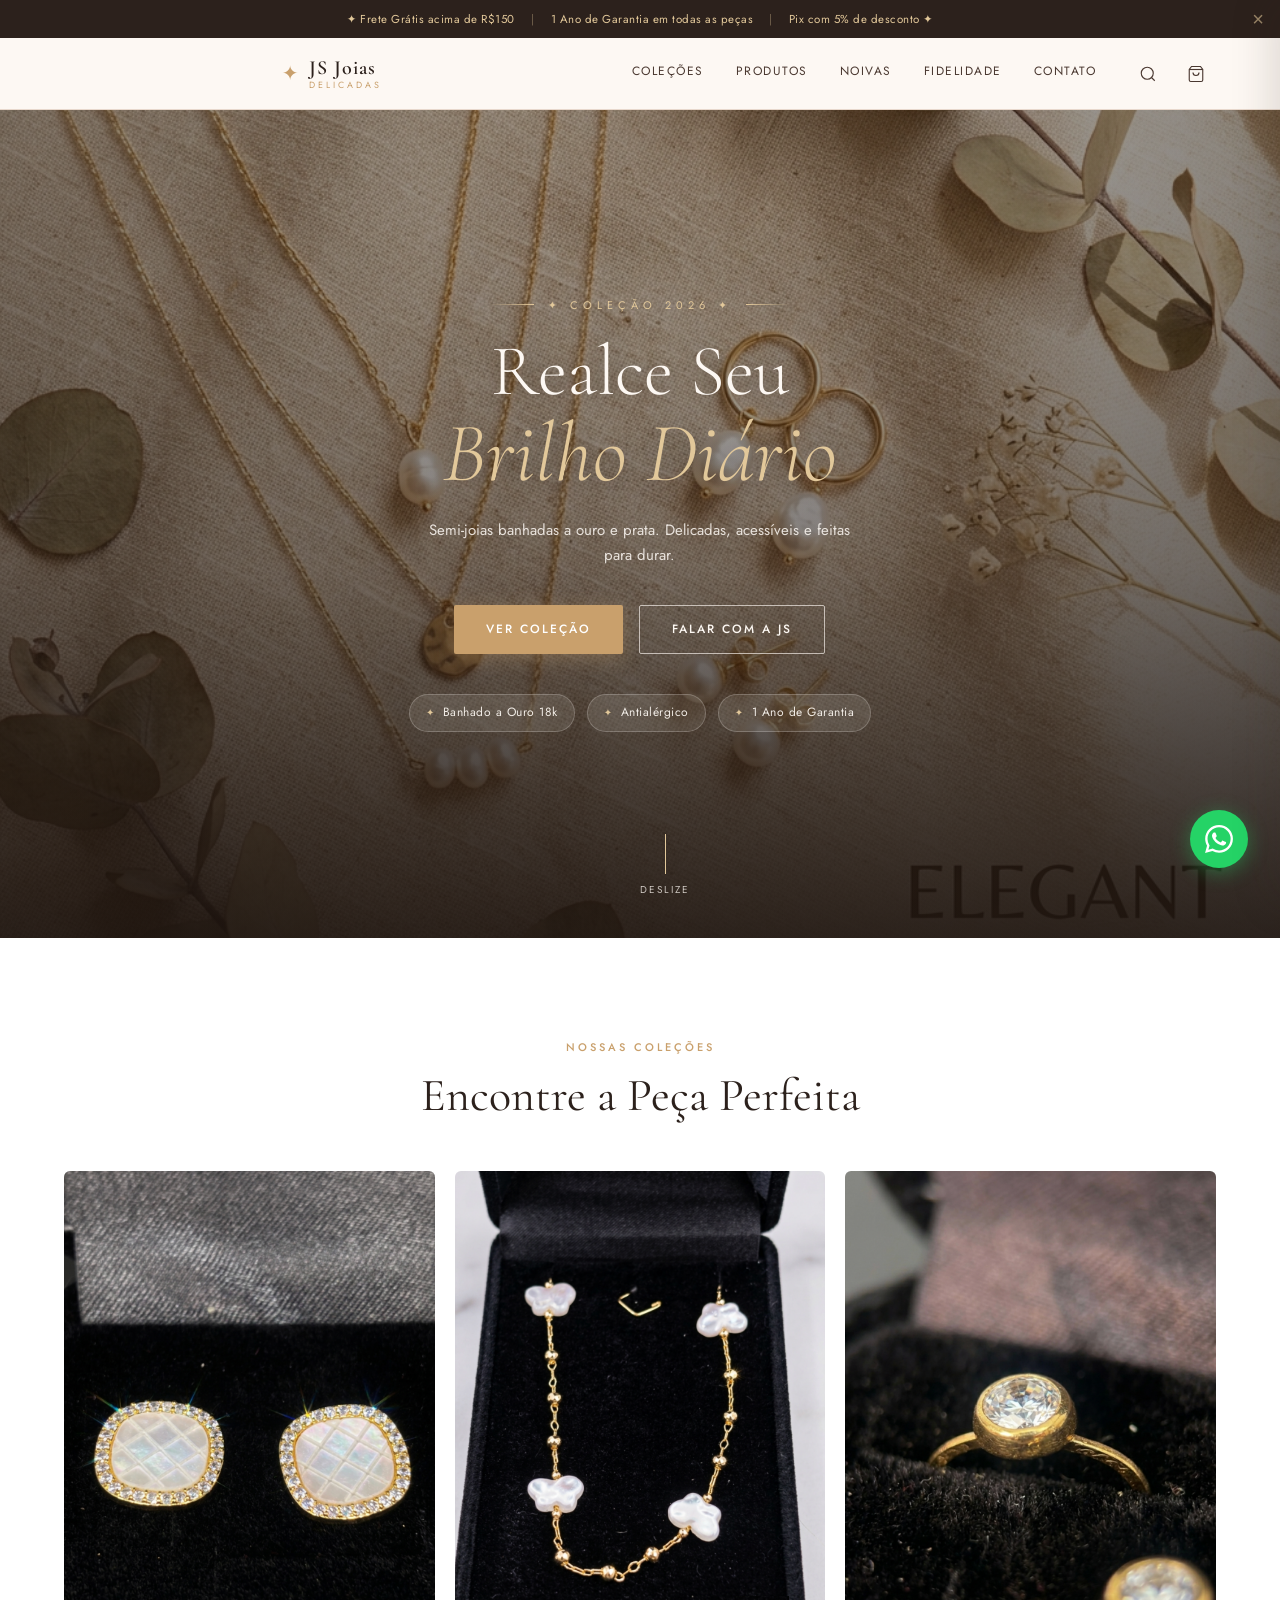
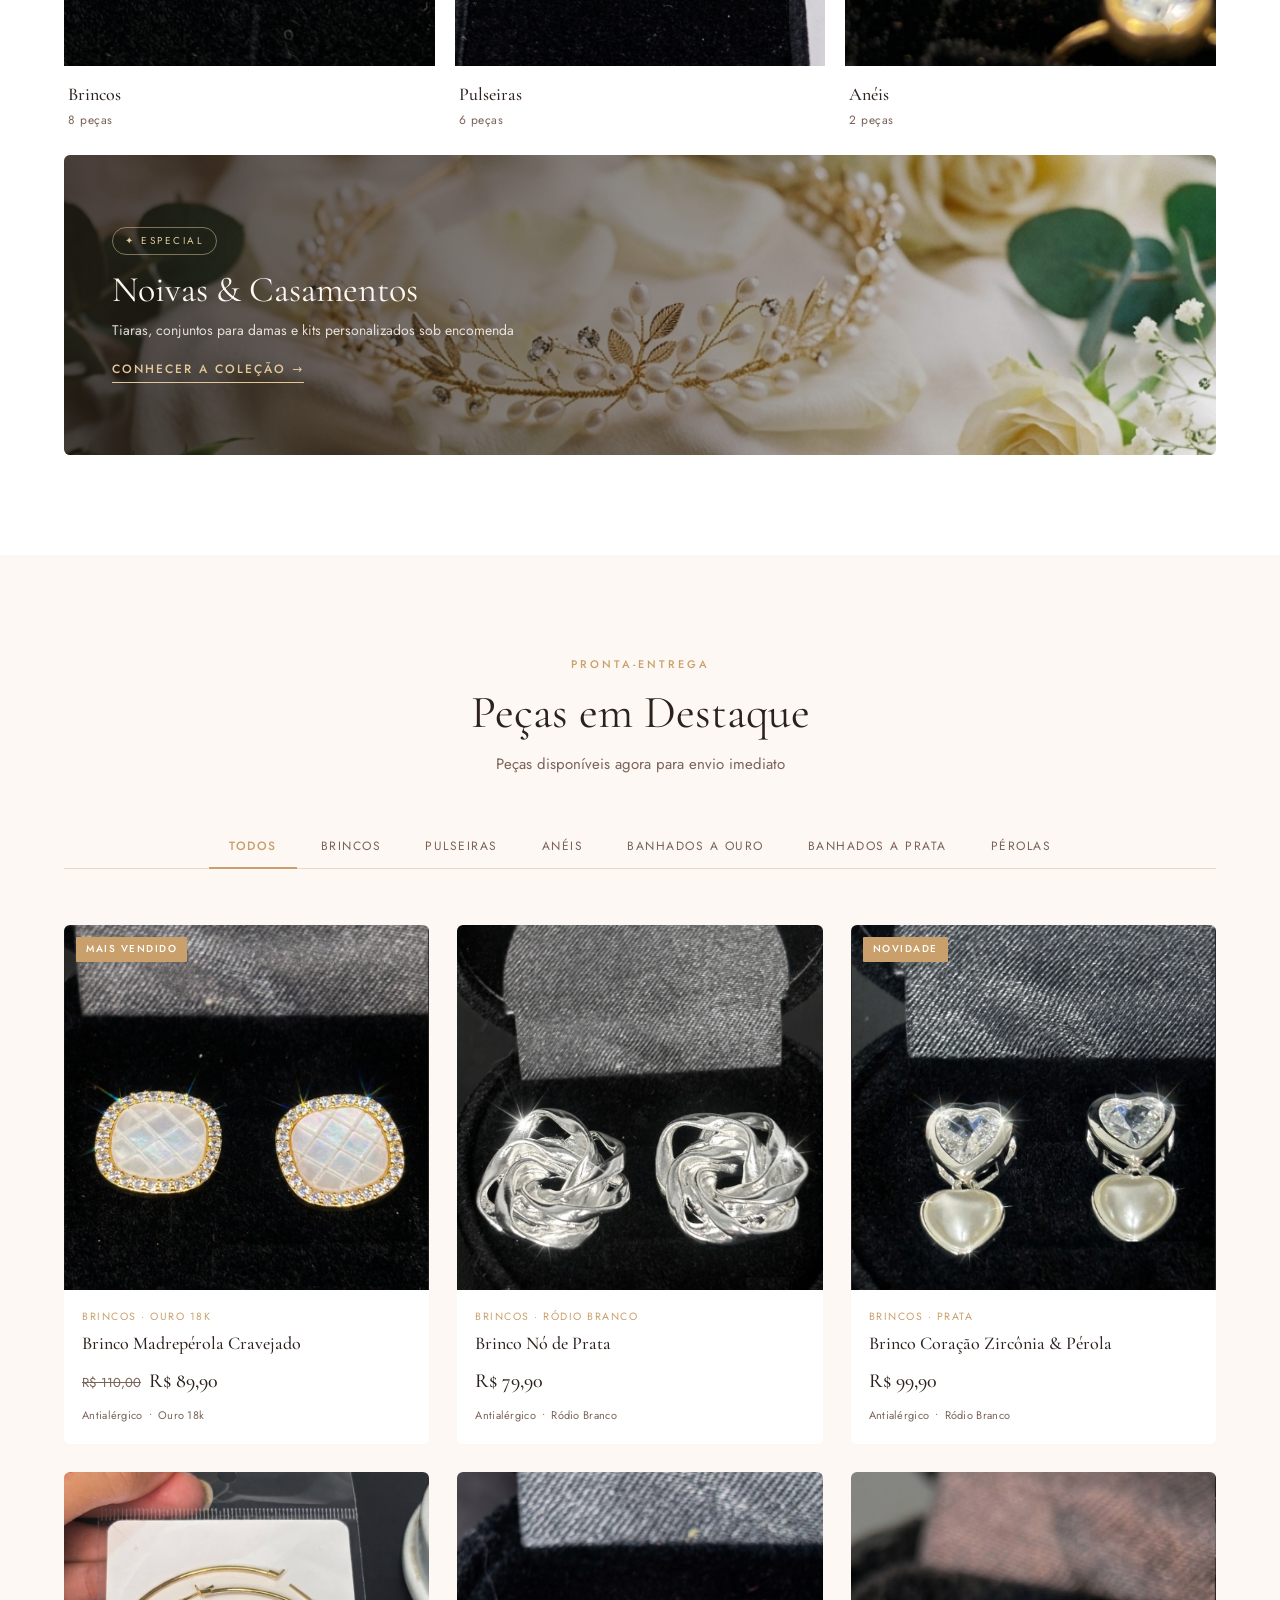
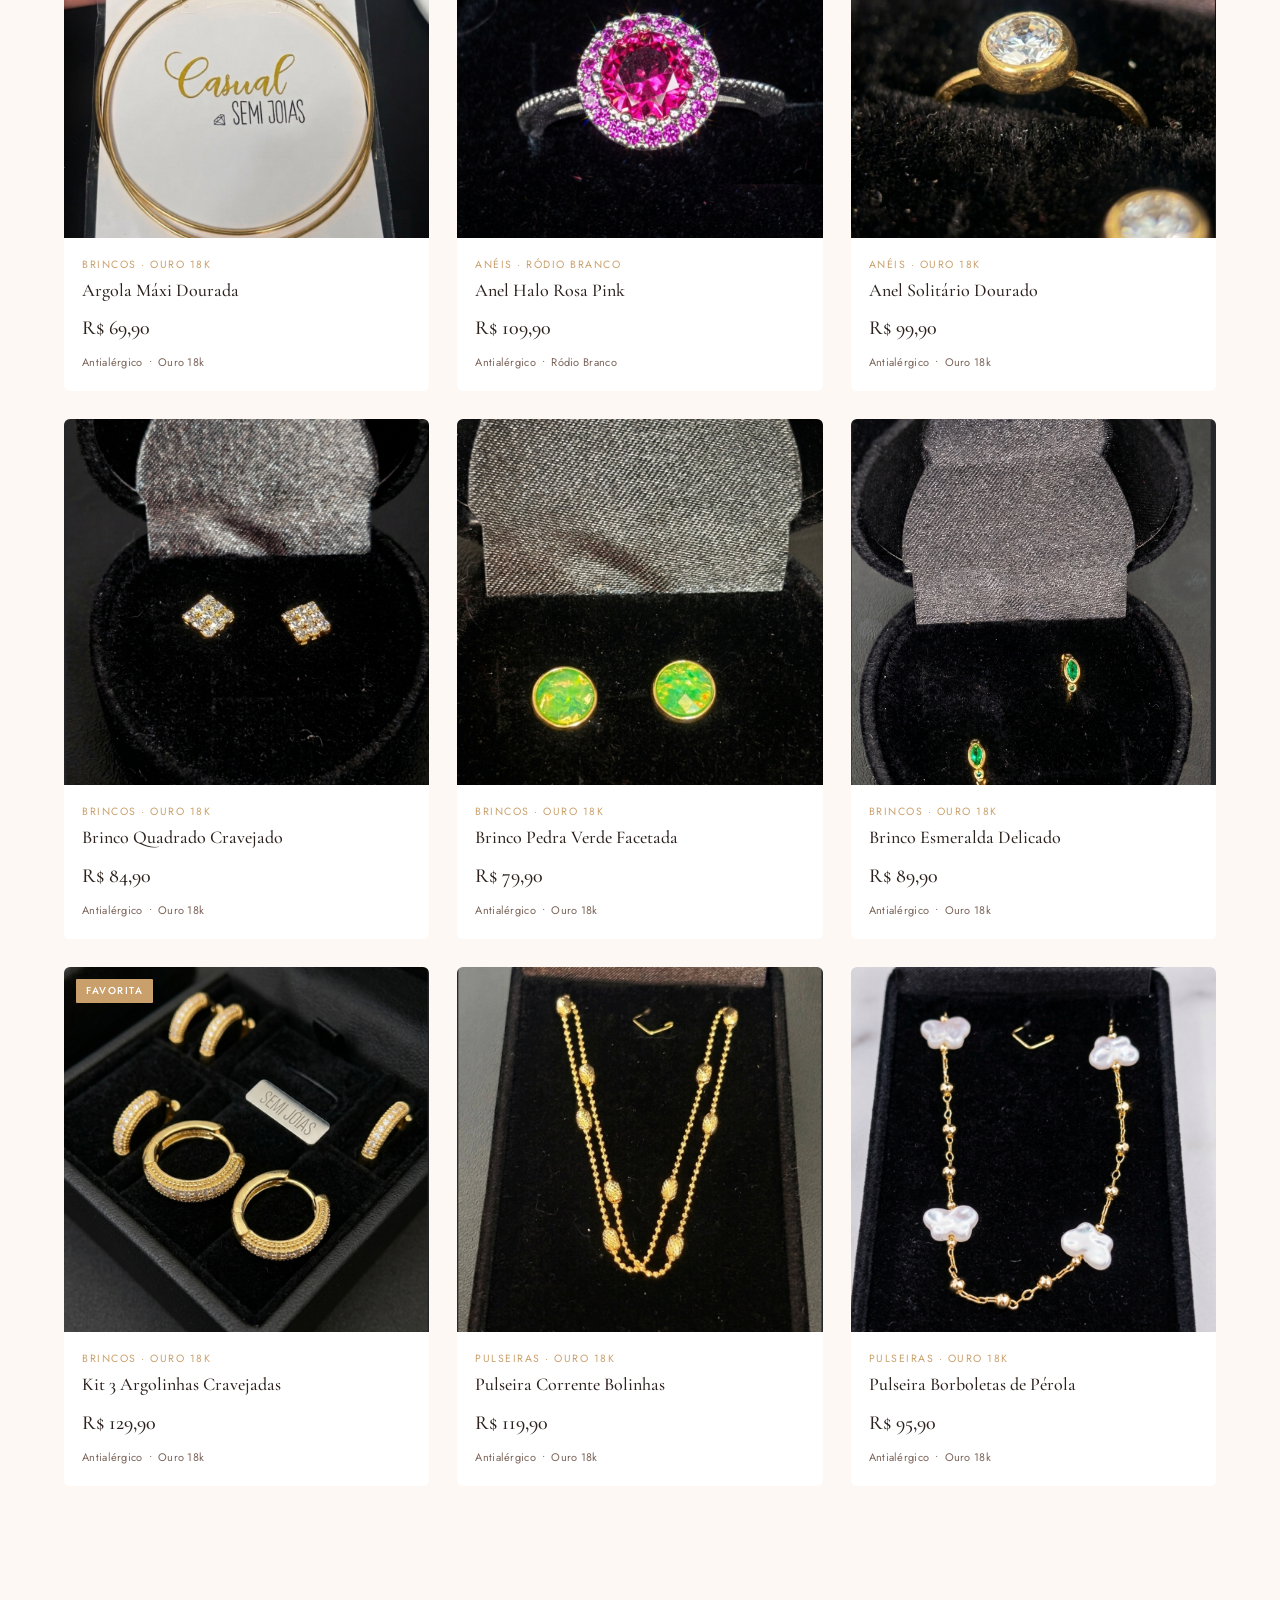
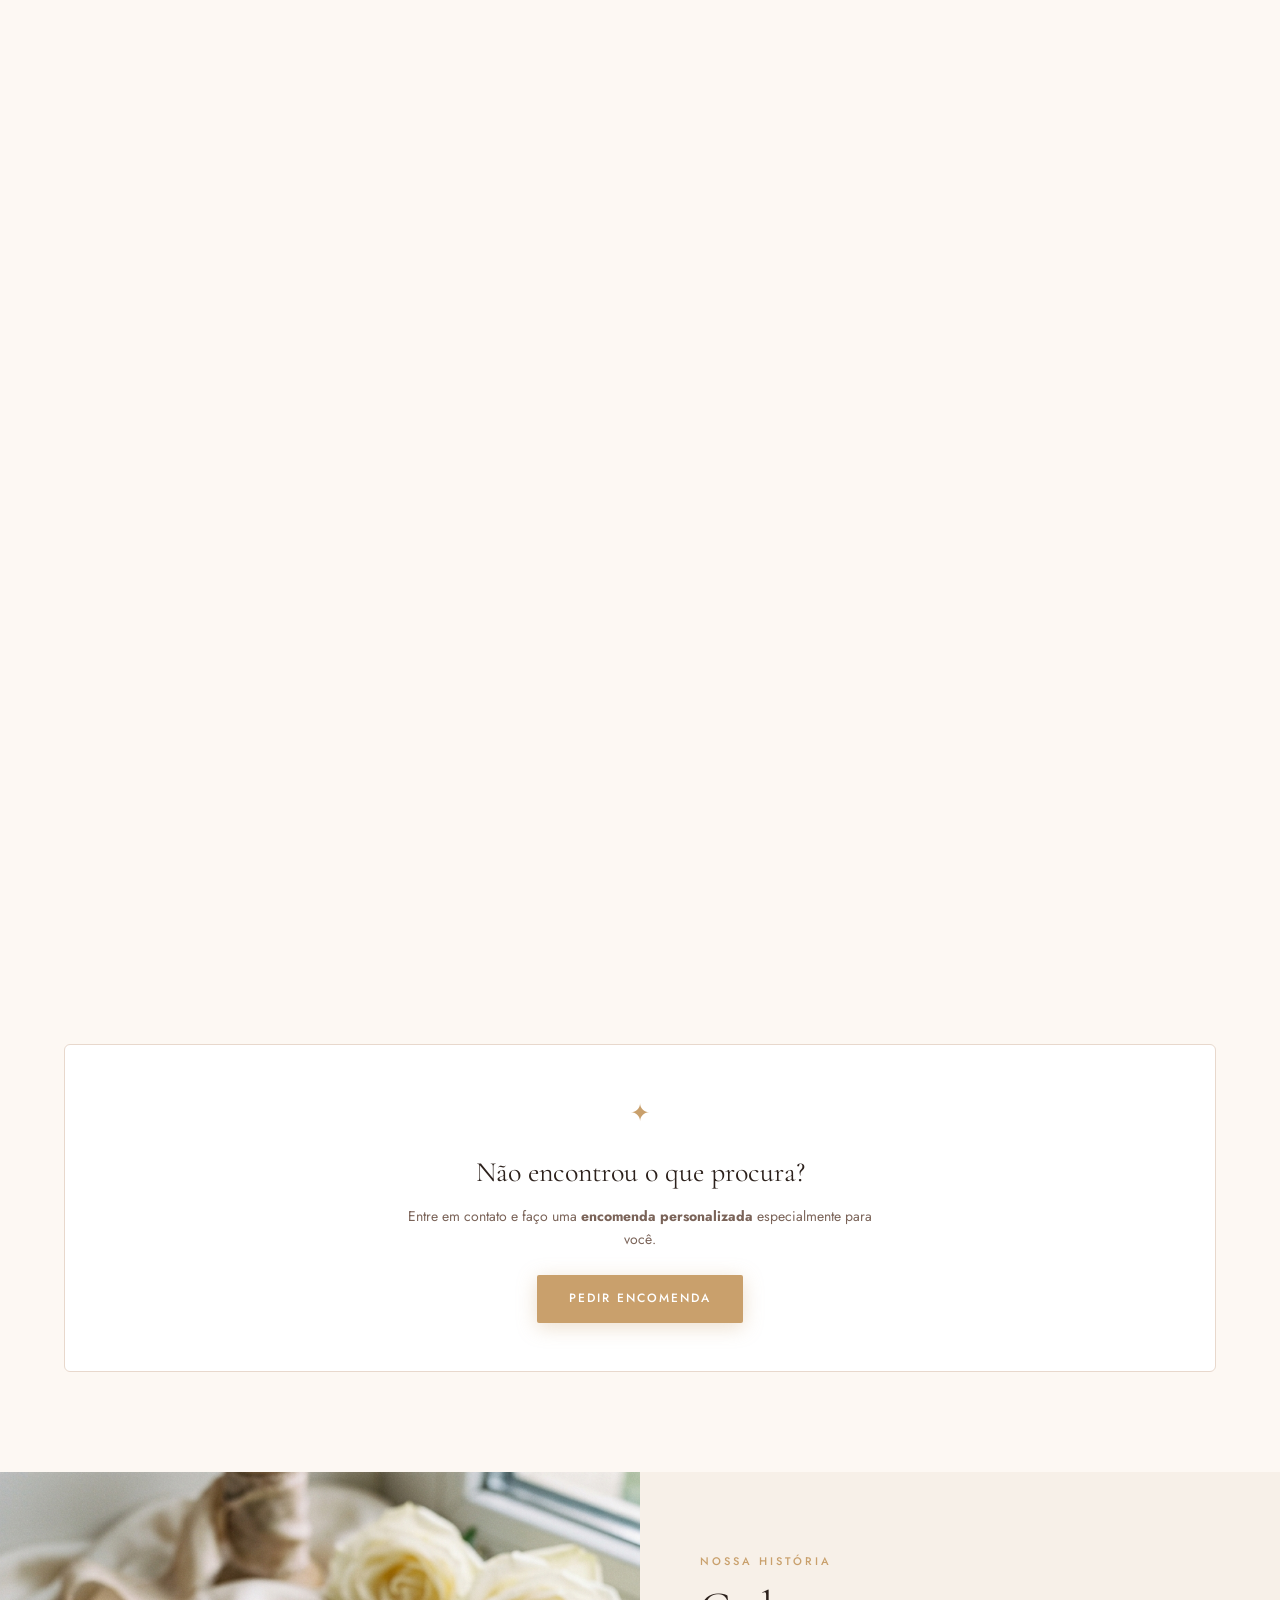
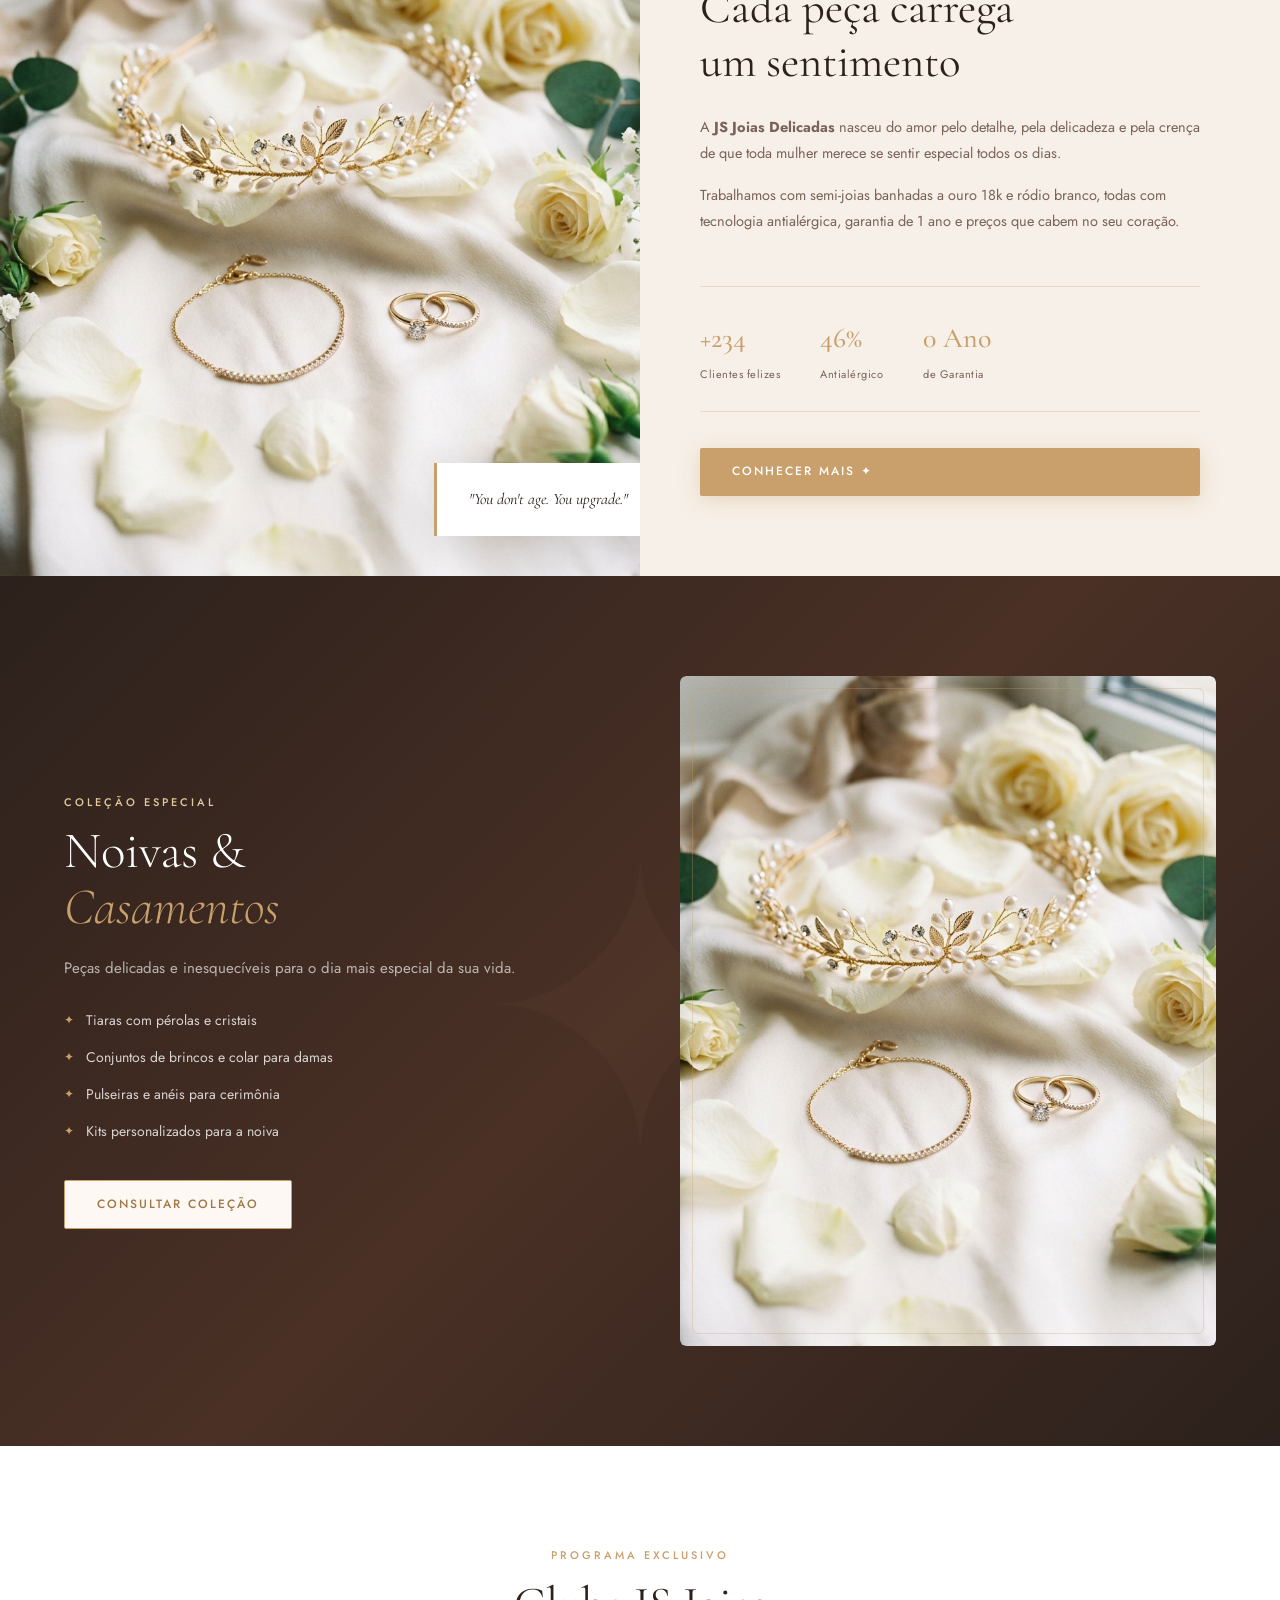
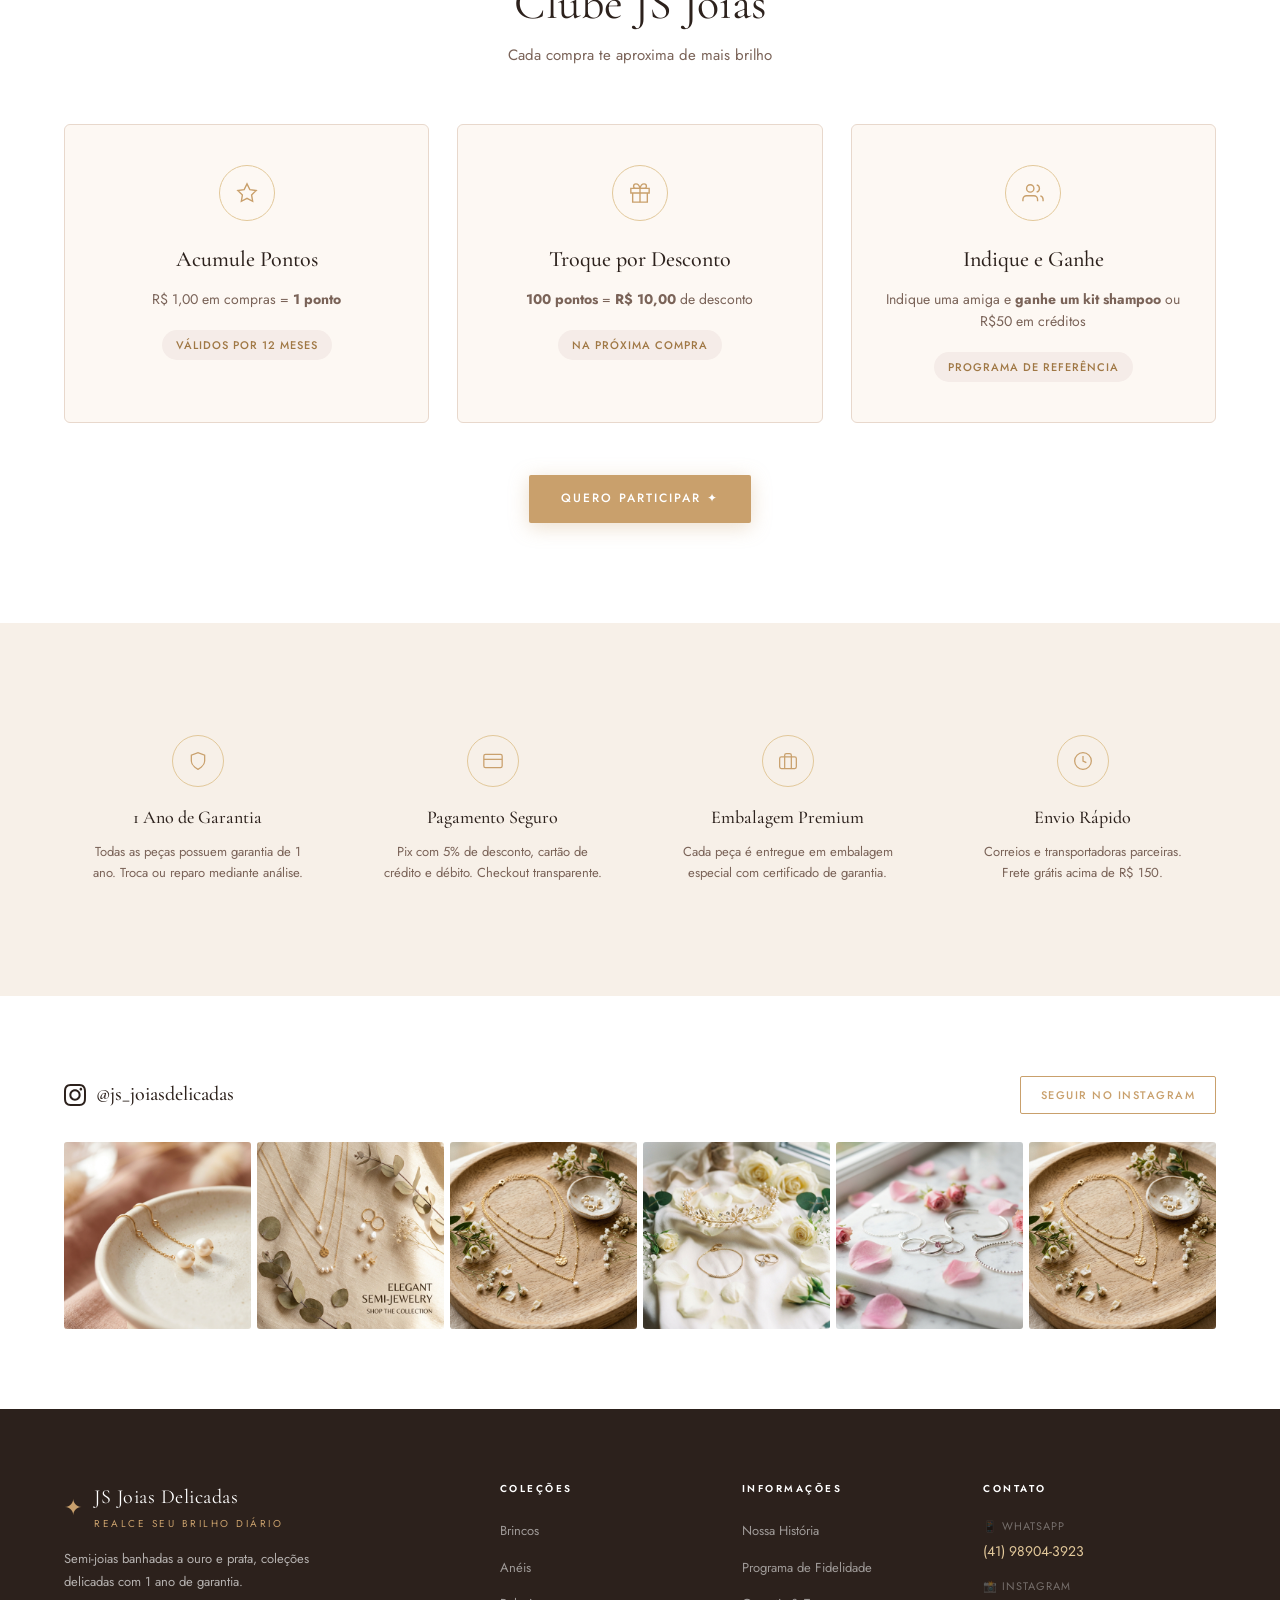
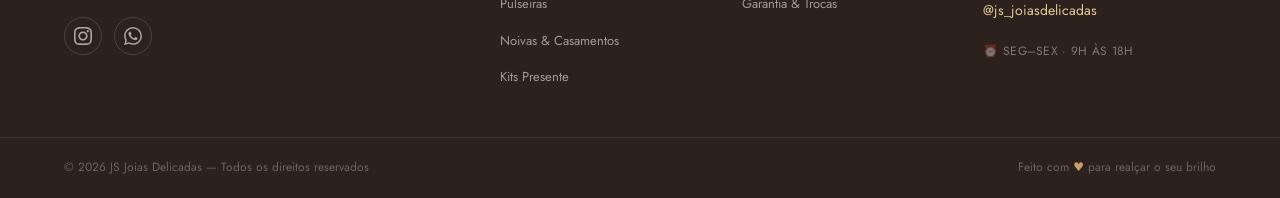
==== commit bfda0814: "Atualizar imagens e arquivos do projeto" ====
--- a/index.html
+++ b/index.html
@@ -85,7 +85,7 @@
     <!-- HERO -->
     <section class="hero" id="home">
         <div class="hero-bg">
-            <img src="img/hero_banner.png" alt="JS Joias Delicadas — Colares e brincos dourados" class="hero-img" id="heroImg">
+            <img src="img/hero_banner.png" alt="JS Joias Delicadas — semi-joias douradas com pérolas" class="hero-img" id="heroImg">
             <div class="hero-overlay"></div>
         </div>
         <div class="hero-content">
@@ -116,34 +116,35 @@
             <div class="categories-grid">
                 <a href="#produtos" class="cat-card" data-filter="brincos">
                     <div class="cat-img-wrap">
-                        <img src="img/product_brincos.png" alt="Brincos delicados banhados a ouro">
+                        <img src="imagens/brinco-01.png" alt="Brinco de madrepérola cravejado banhado a ouro">
                         <div class="cat-overlay"><span>Ver Brincos →</span></div>
                     </div>
-                    <div class="cat-info"><h3>Brincos</h3><p>8 peças</p></div>
+                    <div class="cat-info"><h3>Brincos</h3><p data-count="brincos">8 peças</p></div>
                 </a>
-                <a href="#produtos" class="cat-card" data-filter="colares">
+                <a href="#produtos" class="cat-card" data-filter="pulseiras">
                     <div class="cat-img-wrap">
-                        <img src="img/product_colares.png" alt="Colares dourados delicados">
-                        <div class="cat-overlay"><span>Ver Colares →</span></div>
-                    </div>
-                    <div class="cat-info"><h3>Colares</h3><p>4 peças</p></div>
+                        <img src="imagens/pulseira-01.png" alt="Pulseira de borboletas de madrepérola banhada a ouro">
+                        <div class="cat-overlay"><span>Ver Pulseiras →</span></div>
+                    </div>
+                    <div class="cat-info"><h3>Pulseiras</h3><p data-count="pulseiras">6 peças</p></div>
                 </a>
-                <a href="#produtos" class="cat-card" data-filter="prata">
+                <a href="#produtos" class="cat-card" data-filter="aneis">
                     <div class="cat-img-wrap">
-                        <img src="img/product_prata.png" alt="Anéis e pulseiras banhados a prata">
-                        <div class="cat-overlay"><span>Ver Coleção Prata →</span></div>
-                    </div>
-                    <div class="cat-info"><h3>Prata & Ródio</h3><p>6 peças</p></div>
+                        <img src="imagens/anel-02.png" alt="Anel solitário dourado com zircônia">
+                        <div class="cat-overlay"><span>Ver Anéis →</span></div>
+                    </div>
+                    <div class="cat-info"><h3>Anéis</h3><p data-count="aneis">2 peças</p></div>
                 </a>
-                <a href="#noivas" class="cat-card featured-cat" data-filter="noivas">
-                    <div class="cat-img-wrap">
-                        <img src="img/category_noivas.png" alt="Coleção Noivas — semi-joias para casamento">
-                        <div class="cat-overlay"><span>Coleção Noivas →</span></div>
-                    </div>
-                    <div class="cat-info"><h3>Noivas & Casamentos</h3><p>Peças especiais</p></div>
-                    <div class="featured-badge">Especial</div>
-                </a>
-            </div>
+            </div>
+            <a href="#noivas" class="cat-banner">
+                <img src="img/category_noivas.png" alt="Coleção Noivas — semi-joias para casamento" class="cat-banner-img">
+                <div class="cat-banner-content">
+                    <span class="cat-banner-badge">✦ Especial</span>
+                    <h3>Noivas & Casamentos</h3>
+                    <p>Tiaras, conjuntos para damas e kits personalizados sob encomenda</p>
+                    <span class="cat-banner-cta">Conhecer a coleção →</span>
+                </div>
+            </a>
         </div>
     </section>
 
@@ -156,7 +157,6 @@
             <div class="filter-tabs" role="tablist">
                 <button class="filter-tab active" data-filter="todos" role="tab" id="tab-todos">Todos</button>
                 <button class="filter-tab" data-filter="brincos" role="tab" id="tab-brincos">Brincos</button>
-                <button class="filter-tab" data-filter="colares" role="tab" id="tab-colares">Colares</button>
                 <button class="filter-tab" data-filter="pulseiras" role="tab" id="tab-pulseiras">Pulseiras</button>
                 <button class="filter-tab" data-filter="aneis" role="tab" id="tab-aneis">Anéis</button>
                 <button class="filter-tab" data-filter="ouro" role="tab" id="tab-ouro">Banhados a Ouro</button>
@@ -337,7 +337,6 @@
                         <h4 class="footer-col-title">Coleções</h4>
                         <ul class="footer-links">
                             <li><a href="#produtos">Brincos</a></li>
-                            <li><a href="#produtos">Colares</a></li>
                             <li><a href="#produtos">Anéis</a></li>
                             <li><a href="#produtos">Pulseiras</a></li>
                             <li><a href="#noivas">Noivas & Casamentos</a></li>
--- a/style.css
+++ b/style.css
@@ -43,6 +43,40 @@
 a { text-decoration: none; color: inherit; }
 ul { list-style: none; }
 
+/* Acessibilidade: âncoras não escondem sob a navbar sticky */
+[id] { scroll-margin-top: calc(var(--nav-h) + 16px); }
+
+/* Acessibilidade: foco visível para navegação por teclado */
+a:focus-visible,
+button:focus-visible,
+input:focus-visible,
+textarea:focus-visible,
+select:focus-visible {
+  outline: 2px solid var(--gold);
+  outline-offset: 2px;
+}
+
+/* Acessibilidade: respeita preferência por menos movimento */
+@media (prefers-reduced-motion: reduce) {
+  *, *::before, *::after {
+    animation-duration: 0.01ms !important;
+    animation-delay: 0ms !important;
+    animation-iteration-count: 1 !important;
+    transition-duration: 0.01ms !important;
+    transition-delay: 0ms !important;
+  }
+  html { scroll-behavior: auto; }
+}
+
+/* Touch: ações que dependem de hover ficam sempre visíveis */
+@media (hover: none) {
+  .wishlist-btn { opacity: 1; transform: scale(1); }
+  .product-quick-actions { transform: translateY(0); }
+  .quick-add-btn { padding: 15px 13px; }
+  .cat-overlay { opacity: 1; }
+  .wa-tooltip { display: none; }
+}
+
 /* CONTAINER */
 .container { max-width: 1200px; margin: 0 auto; padding: 0 24px; }
 
@@ -384,8 +418,9 @@
   position: fixed;
   top: 0;
   left: 0;
-  width: 300px;
+  width: min(320px, 85vw);
   height: 100vh;
+  height: 100dvh;
   background: var(--cream);
   z-index: 200;
   padding: 32px 28px;
@@ -448,8 +483,11 @@
 .hero {
   position: relative;
   min-height: 92vh;
-  display: flex;
-  align-items: center;
+  min-height: 92svh;
+  display: flex;
+  align-items: center;
+  justify-content: center;
+  text-align: center;
   overflow: hidden;
 }
 .hero-bg {
@@ -468,19 +506,25 @@
 .hero-overlay {
   position: absolute;
   inset: 0;
-  background: linear-gradient(
-    105deg,
-    rgba(253,248,243,0.92) 0%,
-    rgba(253,248,243,0.75) 40%,
-    rgba(253,248,243,0.2) 100%
-  );
+  background:
+    radial-gradient(ellipse at 50% 35%, rgba(30,21,16,0) 0%, rgba(30,21,16,0.4) 100%),
+    linear-gradient(
+      to top,
+      rgba(30,21,16,0.9) 0%,
+      rgba(30,21,16,0.5) 45%,
+      rgba(30,21,16,0.28) 100%
+    );
 }
 
 .hero-content {
   position: relative;
   z-index: 10;
-  max-width: 580px;
-  padding: 60px 24px 60px 80px;
+  max-width: 720px;
+  margin: 0 auto;
+  padding: 100px 24px 120px;
+  display: flex;
+  flex-direction: column;
+  align-items: center;
   animation: heroFadeIn 1s ease both;
 }
 @keyframes heroFadeIn {
@@ -490,11 +534,24 @@
 
 .hero-eyebrow {
   font-size: 11px;
-  letter-spacing: 4px;
-  text-transform: uppercase;
-  color: var(--gold);
+  letter-spacing: 5px;
+  text-transform: uppercase;
+  color: var(--gold-light);
   margin-bottom: 20px;
+  display: flex;
+  align-items: center;
+  gap: 14px;
   animation: heroFadeIn 1s ease 0.1s both;
+}
+.hero-eyebrow::before,
+.hero-eyebrow::after {
+  content: '';
+  width: 44px;
+  height: 1px;
+  background: linear-gradient(to right, transparent, var(--gold-light));
+}
+.hero-eyebrow::after {
+  background: linear-gradient(to left, transparent, var(--gold-light));
 }
 
 .hero-title {
@@ -506,23 +563,25 @@
 }
 .hero-title-line1 {
   display: block;
-  font-size: clamp(48px, 6vw, 72px);
-  color: var(--dark);
+  font-size: clamp(44px, 6vw, 72px);
+  color: var(--cream);
+  text-shadow: 0 2px 24px rgba(30,21,16,0.4);
 }
 .hero-title-line2 {
   display: block;
-  font-size: clamp(52px, 7vw, 84px);
-  color: var(--gold);
+  font-size: clamp(50px, 7vw, 84px);
+  color: var(--gold-light);
   font-style: italic;
   font-weight: 300;
+  text-shadow: 0 2px 24px rgba(30,21,16,0.4);
 }
 
 .hero-subtitle {
   font-size: 15px;
-  color: var(--text-light);
+  color: rgba(253,248,243,0.85);
   line-height: 1.7;
   margin-bottom: 36px;
-  max-width: 380px;
+  max-width: 440px;
   animation: heroFadeIn 1s ease 0.3s both;
 }
 
@@ -530,14 +589,25 @@
   display: flex;
   gap: 16px;
   flex-wrap: wrap;
+  justify-content: center;
   margin-bottom: 40px;
   animation: heroFadeIn 1s ease 0.4s both;
 }
+.hero .btn-outline {
+  color: var(--cream);
+  border-color: rgba(253,248,243,0.65);
+}
+.hero .btn-outline:hover {
+  background: var(--cream);
+  border-color: var(--cream);
+  color: var(--dark);
+}
 
 .hero-badges {
   display: flex;
-  gap: 24px;
+  gap: 12px;
   flex-wrap: wrap;
+  justify-content: center;
   animation: heroFadeIn 1s ease 0.5s both;
 }
 .badge {
@@ -545,10 +615,16 @@
   align-items: center;
   gap: 8px;
   font-size: 12px;
-  color: var(--text-light);
+  color: rgba(253,248,243,0.92);
   letter-spacing: 0.5px;
-}
-.badge-icon { color: var(--gold); font-size: 10px; }
+  background: rgba(253,248,243,0.1);
+  border: 1px solid rgba(253,248,243,0.22);
+  backdrop-filter: blur(6px);
+  -webkit-backdrop-filter: blur(6px);
+  padding: 8px 16px;
+  border-radius: 999px;
+}
+.badge-icon { color: var(--gold-light); font-size: 10px; }
 
 .hero-scroll {
   position: absolute;
@@ -559,7 +635,7 @@
   flex-direction: column;
   align-items: center;
   gap: 8px;
-  color: var(--text-light);
+  color: rgba(253,248,243,0.75);
   font-size: 10px;
   letter-spacing: 2px;
   text-transform: uppercase;
@@ -568,7 +644,7 @@
 .scroll-line {
   width: 1px;
   height: 40px;
-  background: var(--gold);
+  background: var(--gold-light);
   animation: scrollPulse 2s ease infinite;
 }
 @keyframes scrollPulse {
@@ -587,7 +663,7 @@
 
 .categories-grid {
   display: grid;
-  grid-template-columns: repeat(4, 1fr);
+  grid-template-columns: repeat(3, 1fr);
   gap: 20px;
   margin-top: 48px;
   text-align: left;
@@ -665,6 +741,71 @@
   border-radius: 1px;
   font-weight: 500;
 }
+
+/* Banner Noivas (coleção sob encomenda) */
+.cat-banner {
+  position: relative;
+  display: block;
+  margin-top: 20px;
+  border-radius: var(--radius);
+  overflow: hidden;
+  text-align: left;
+  transition: var(--transition);
+}
+.cat-banner:hover { transform: translateY(-4px); box-shadow: var(--shadow-hover); }
+.cat-banner-img {
+  width: 100%;
+  height: 300px;
+  object-fit: cover;
+  object-position: center 30%;
+  transition: transform 0.6s cubic-bezier(0.4, 0, 0.2, 1);
+}
+.cat-banner:hover .cat-banner-img { transform: scale(1.04); }
+.cat-banner-content {
+  position: absolute;
+  inset: 0;
+  display: flex;
+  flex-direction: column;
+  justify-content: center;
+  align-items: flex-start;
+  gap: 8px;
+  padding: 40px 48px;
+  background: linear-gradient(to right, rgba(30,21,16,0.78) 0%, rgba(30,21,16,0.45) 55%, rgba(30,21,16,0.05) 100%);
+}
+.cat-banner-badge {
+  font-size: 10px;
+  letter-spacing: 2.5px;
+  text-transform: uppercase;
+  color: var(--gold-light);
+  border: 1px solid rgba(226,200,154,0.5);
+  padding: 5px 12px;
+  border-radius: 999px;
+  margin-bottom: 6px;
+}
+.cat-banner-content h3 {
+  font-family: var(--font-serif);
+  font-size: clamp(26px, 3vw, 36px);
+  font-weight: 400;
+  color: var(--cream);
+  line-height: 1.15;
+}
+.cat-banner-content p {
+  font-size: 14px;
+  color: rgba(253,248,243,0.85);
+  max-width: 420px;
+}
+.cat-banner-cta {
+  margin-top: 10px;
+  font-size: 12px;
+  font-weight: 500;
+  letter-spacing: 2px;
+  text-transform: uppercase;
+  color: var(--gold-light);
+  border-bottom: 1px solid var(--gold-light);
+  padding-bottom: 3px;
+  transition: var(--transition);
+}
+.cat-banner:hover .cat-banner-cta { color: var(--white); border-color: var(--white); }
 
 /* ===========================
    PRODUCTS SECTION
@@ -725,7 +866,25 @@
   box-shadow: var(--shadow-hover);
 }
 .product-card.hidden { display: none; }
-.product-card.fade-in { animation: fadeInUp 0.4s ease both; }
+.products-grid .product-card.fade-in {
+  opacity: 1;
+  /* fill backwards (não forwards): com forwards o transform final da animação
+     teria precedência permanente e anularia o translateY do hover */
+  animation: cardRevealFilter 0.55s cubic-bezier(0.22, 1, 0.36, 1) backwards;
+}
+/* Entrada das peças: sobe, ganha foco (blur → nítido) e assenta na escala real.
+   cardRevealFilter é uma cópia com outro nome: trocar o nome força o navegador
+   a reiniciar a animação quando o filtro é reaplicado sobre um card já revelado. */
+@keyframes cardReveal {
+  0% { opacity: 0; transform: translateY(30px) scale(0.95); filter: blur(10px); }
+  55% { filter: blur(0); }
+  100% { opacity: 1; transform: translateY(0) scale(1); filter: blur(0); }
+}
+@keyframes cardRevealFilter {
+  0% { opacity: 0; transform: translateY(30px) scale(0.95); filter: blur(10px); }
+  55% { filter: blur(0); }
+  100% { opacity: 1; transform: translateY(0) scale(1); filter: blur(0); }
+}
 @keyframes fadeInUp {
   from { opacity: 0; transform: translateY(20px); }
   to { opacity: 1; transform: translateY(0); }
@@ -1409,6 +1568,7 @@
   width: 400px;
   max-width: 95vw;
   height: 100vh;
+  height: 100dvh;
   background: var(--white);
   z-index: 300;
   transform: translateX(100%);
@@ -1531,14 +1691,13 @@
 /* ===========================
    SCROLL ANIMATIONS
    =========================== */
-[data-reveal] {
-  opacity: 0;
-  transform: translateY(28px);
-  transition: opacity 0.7s ease, transform 0.7s ease;
-}
+[data-reveal] { opacity: 0; }
 [data-reveal].revealed {
   opacity: 1;
-  transform: translateY(0);
+  /* fill backwards: cobre o atraso da cascata sem congelar o estado final
+     (forwards anularia o transform do hover nos cards) */
+  animation: cardReveal 0.8s cubic-bezier(0.22, 1, 0.36, 1) backwards;
+  animation-delay: var(--reveal-delay, 0s);
 }
 
 /* ===========================
@@ -1560,9 +1719,42 @@
 
 @media (max-width: 768px) {
   .nav-menu { display: none; }
-  .hamburger { display: flex; }
-  .hero-content { padding: 60px 24px; }
+  .hamburger { display: flex; padding: 10px; margin-left: -10px; }
+  .icon-btn { width: 44px; height: 44px; }
+
+  /* Hero mobile: conteúdo centralizado e legível */
+  .hero { min-height: 88svh; }
+  /* corta o lado direito do banner, onde há texto embutido na arte */
+  .hero-img { object-position: left center; }
+  .hero-content { padding: 72px 20px 110px; }
+  .hero-eyebrow::before,
+  .hero-eyebrow::after { width: 28px; }
+  .hero-subtitle { font-size: 14px; }
+  .hero-ctas { flex-direction: column; align-items: center; width: 100%; }
+  .hero-ctas .btn { width: min(100%, 320px); justify-content: center; }
+  .hero-badges { gap: 8px; }
+  .badge { padding: 7px 13px; font-size: 11px; }
+  .hero-scroll { bottom: 24px; }
+
+  /* Abas de filtro: rolagem horizontal em vez de pilha */
+  .filter-tabs {
+    flex-wrap: nowrap;
+    overflow-x: auto;
+    justify-content: flex-start;
+    -webkit-overflow-scrolling: touch;
+    scrollbar-width: none;
+    margin-left: -20px;
+    margin-right: -20px;
+    padding: 0 20px;
+  }
+  .filter-tabs::-webkit-scrollbar { display: none; }
+  .filter-tab { white-space: nowrap; min-height: 44px; flex-shrink: 0; }
+
+  .search-input { font-size: 16px; } /* evita zoom automático no iOS */
   .categories-grid { grid-template-columns: repeat(2, 1fr); }
+  .cat-banner-img { height: 260px; }
+  .cat-banner-content { padding: 24px 20px; }
+  .cat-banner-content p { font-size: 13px; }
   .products-grid { grid-template-columns: 1fr 1fr; gap: 16px; }
   .brand-story-bg { grid-template-columns: 1fr; }
   .story-content-side { padding: 48px 24px; }
@@ -1574,20 +1766,27 @@
   .insta-grid { grid-template-columns: repeat(3, 1fr); }
   .announcement-inner { gap: 10px; font-size: 10.5px; }
   .cart-sidebar { width: 100%; max-width: 100%; }
-  .hero-badges { gap: 12px; }
-  .hero-ctas { flex-direction: column; }
-  .hero-ctas .btn { width: fit-content; }
   .story-quote-card { right: 0; bottom: 20px; }
+}
+
+@media (max-width: 600px) {
+  /* Barra de anúncio: só a primeira mensagem em telas estreitas */
+  .announcement-inner > span:nth-child(n+2) { display: none; }
 }
 
 @media (max-width: 480px) {
   .products-grid { grid-template-columns: 1fr; }
-  .categories-grid { grid-template-columns: 1fr 1fr; }
+  .categories-grid { grid-template-columns: 1fr 1fr; gap: 12px; }
   .guarantee-grid { grid-template-columns: 1fr; }
   .insta-grid { grid-template-columns: repeat(2, 1fr); }
   .custom-order-cta { padding: 32px 20px; }
-  .filter-tabs { gap: 0; }
   .filter-tab { padding: 10px 12px; font-size: 11px; }
+  .container { padding: 0 16px; }
+  .filter-tabs { margin-left: -16px; margin-right: -16px; padding: 0 16px; }
+  .categories-strip, .products-section { padding: 64px 0; }
+  .hero-title-line1 { font-size: clamp(38px, 11vw, 48px); }
+  .hero-title-line2 { font-size: clamp(42px, 12.5vw, 56px); }
+  .floating-whatsapp { width: 52px; height: 52px; bottom: 20px; right: 20px; }
 }
 
 /* ===========================
@@ -2360,3 +2559,126 @@
 
 /* hidden sempre vence regras de display */
 [hidden] { display: none !important; }
+
+/* Configurações da loja + Nova peça */
+.admin-config,
+.new-piece {
+  background: var(--white);
+  border: 1px solid var(--border);
+  border-radius: var(--radius);
+  padding: 24px 26px;
+  box-shadow: var(--shadow);
+}
+.config-grid { display: grid; grid-template-columns: 1fr 1fr; gap: 16px; margin-bottom: 16px; }
+.config-grid.three { grid-template-columns: repeat(3, 1fr); }
+.config-field label {
+  display: block;
+  font-size: 10.5px;
+  font-weight: 500;
+  letter-spacing: 1.5px;
+  text-transform: uppercase;
+  color: var(--gold-dark);
+  margin-bottom: 6px;
+}
+.config-field input[type="text"],
+.config-field select,
+.config-field textarea {
+  width: 100%;
+  border: 1px solid var(--border);
+  border-radius: var(--radius);
+  background: var(--cream);
+  padding: 10px 12px;
+  font-family: var(--font-sans);
+  font-size: 13.5px;
+  color: var(--text);
+  transition: var(--transition);
+}
+.config-field input:focus,
+.config-field select:focus,
+.config-field textarea:focus {
+  outline: none;
+  border-color: var(--gold);
+  background: var(--white);
+  box-shadow: 0 0 0 3px rgba(201,160,108,0.12);
+}
+.checkbox-field { display: flex; align-items: flex-end; padding-bottom: 8px; }
+.checkbox-field label {
+  display: flex;
+  align-items: center;
+  gap: 8px;
+  text-transform: none;
+  letter-spacing: 0.5px;
+  font-size: 13px;
+  color: var(--text);
+  cursor: pointer;
+  margin: 0;
+}
+.checkbox-field input { accent-color: var(--gold); width: 16px; height: 16px; }
+
+/* Nova peça */
+.new-piece { display: flex; gap: 24px; align-items: flex-start; }
+.new-piece-photo { flex-shrink: 0; display: flex; flex-direction: column; gap: 10px; align-items: center; }
+.np-photo-btn { width: 150px; height: 150px; font-size: 12px; }
+.np-photo-btn svg { width: 30px; height: 30px; }
+.np-photo-btn.has-photo { border-style: solid; }
+#npPreview {
+  width: 150px;
+  height: 150px;
+  object-fit: cover;
+  border-radius: var(--radius);
+  border: 1px solid var(--gold);
+  box-shadow: var(--shadow);
+  animation: reviewPop 0.4s cubic-bezier(0.34, 1.4, 0.64, 1) both;
+}
+.new-piece-fields { flex: 1; }
+.new-piece-fields .btn { cursor: pointer; margin-top: 6px; }
+.new-piece-fields .config-field { margin-bottom: 16px; }
+.new-piece-fields .config-grid .config-field { margin-bottom: 0; }
+
+/* Linhas extra + descrição na tabela */
+.cell-piece-meta { display: flex; flex-direction: column; gap: 2px; }
+.desc-toggle,
+.extra-remove {
+  background: none;
+  border: none;
+  padding: 0;
+  font-family: var(--font-sans);
+  font-size: 10.5px;
+  letter-spacing: 0.5px;
+  color: var(--gold-dark);
+  cursor: pointer;
+  text-align: left;
+  transition: var(--transition);
+}
+.desc-toggle:hover { color: var(--gold); }
+.desc-toggle.open { color: var(--gold); font-weight: 600; }
+.extra-remove { color: #b0563f; }
+.extra-remove:hover { font-weight: 600; }
+.row-extra { background: var(--rose-light); }
+.row-extra .cell-tag em { color: var(--gold-dark); font-style: normal; font-weight: 600; }
+.desc-row td { background: var(--cream); padding: 14px 18px; }
+.desc-row label {
+  display: block;
+  font-size: 10px;
+  letter-spacing: 1.5px;
+  text-transform: uppercase;
+  color: var(--gold-dark);
+  margin-bottom: 6px;
+}
+.desc-row textarea {
+  width: 100%;
+  border: 1px solid var(--border);
+  border-radius: var(--radius);
+  background: var(--white);
+  padding: 10px 12px;
+  font-family: var(--font-sans);
+  font-size: 13px;
+  color: var(--text);
+  resize: vertical;
+}
+.desc-row textarea:focus { outline: none; border-color: var(--gold); }
+
+@media (max-width: 720px) {
+  .config-grid, .config-grid.three { grid-template-columns: 1fr; }
+  .new-piece { flex-direction: column; }
+}
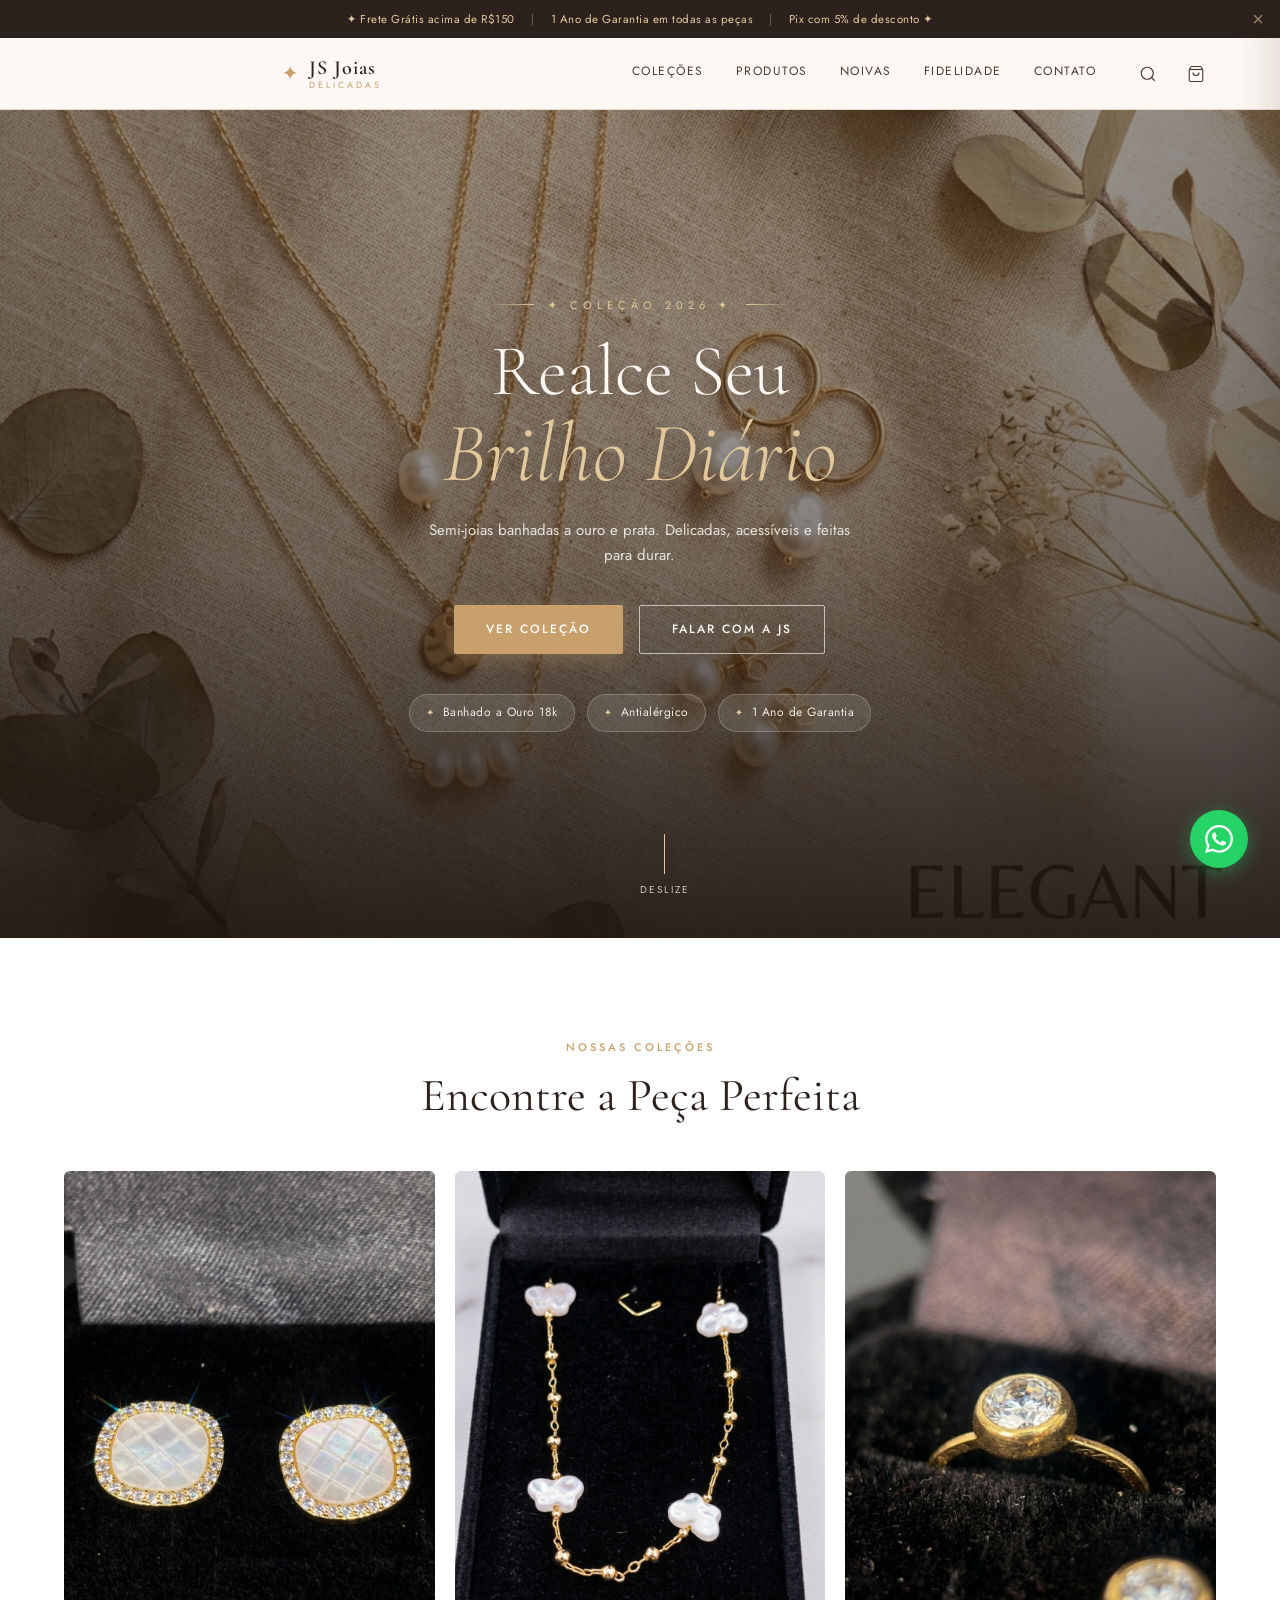
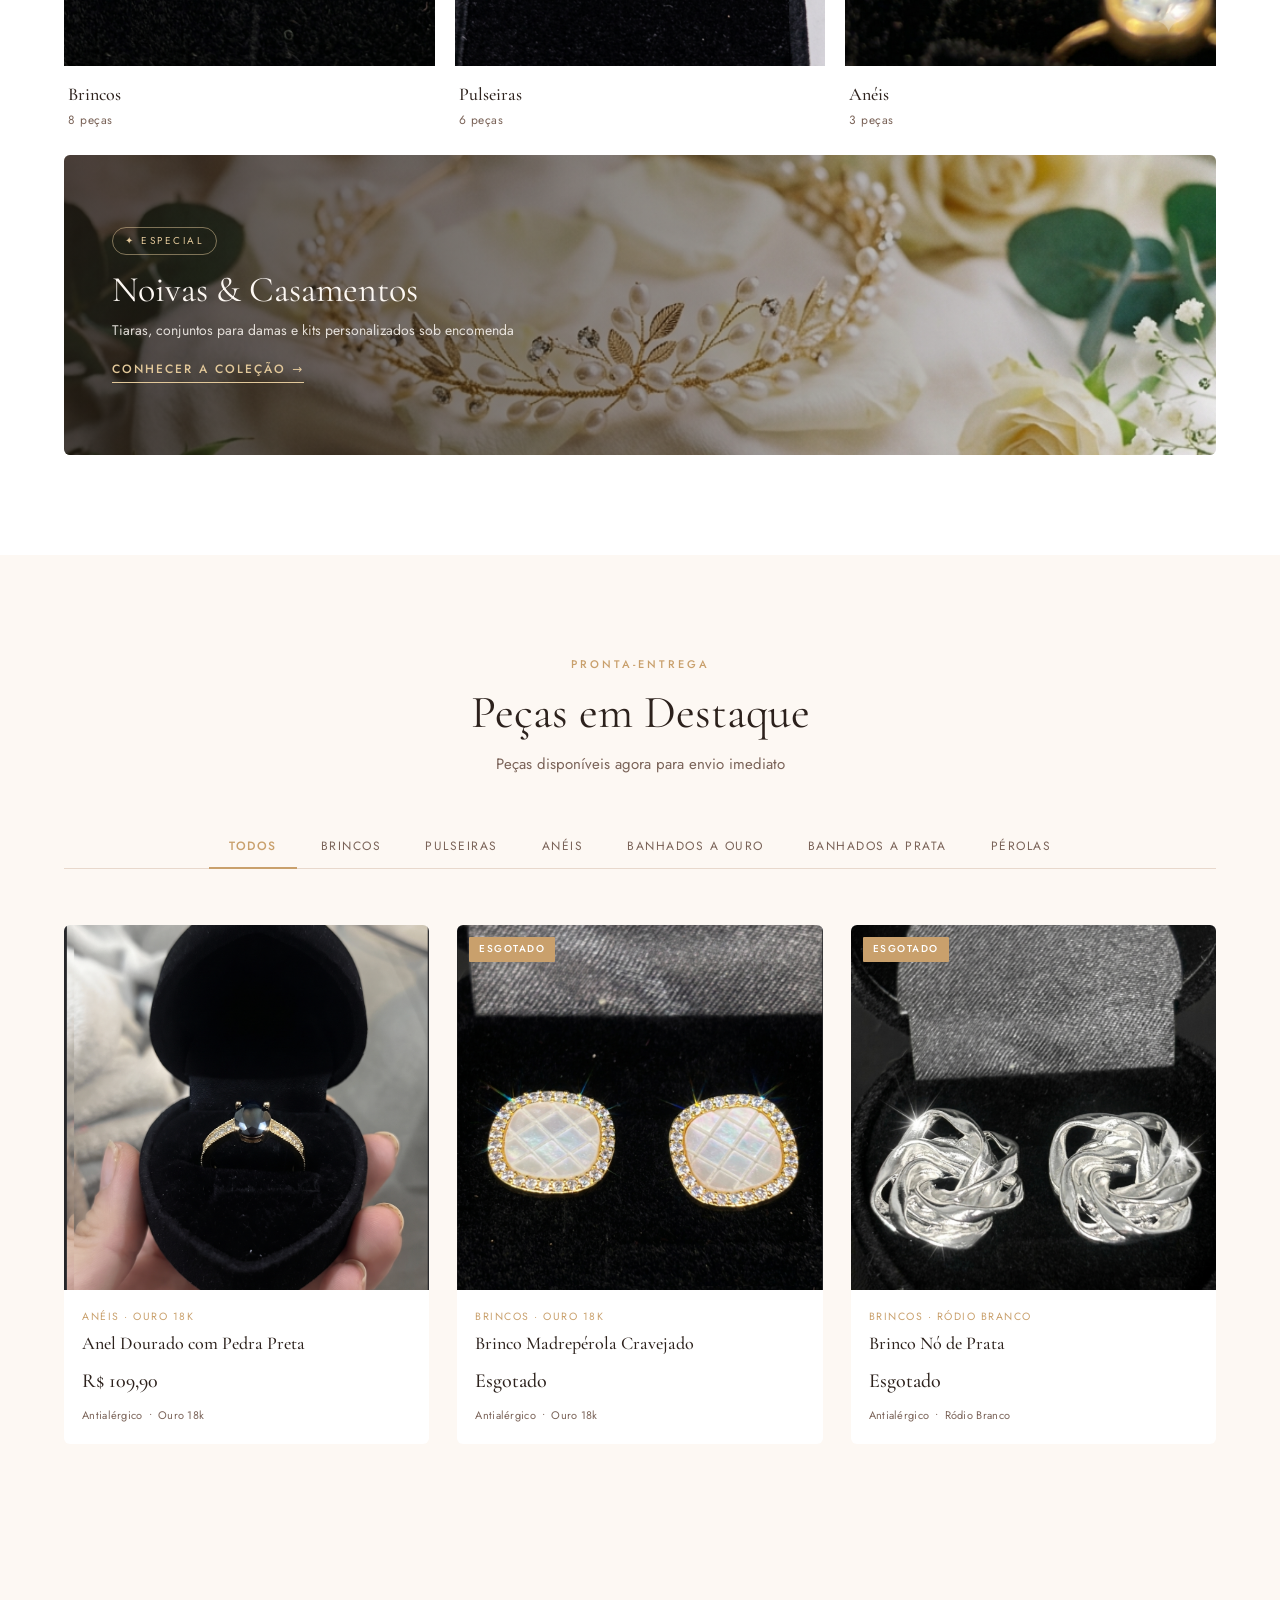
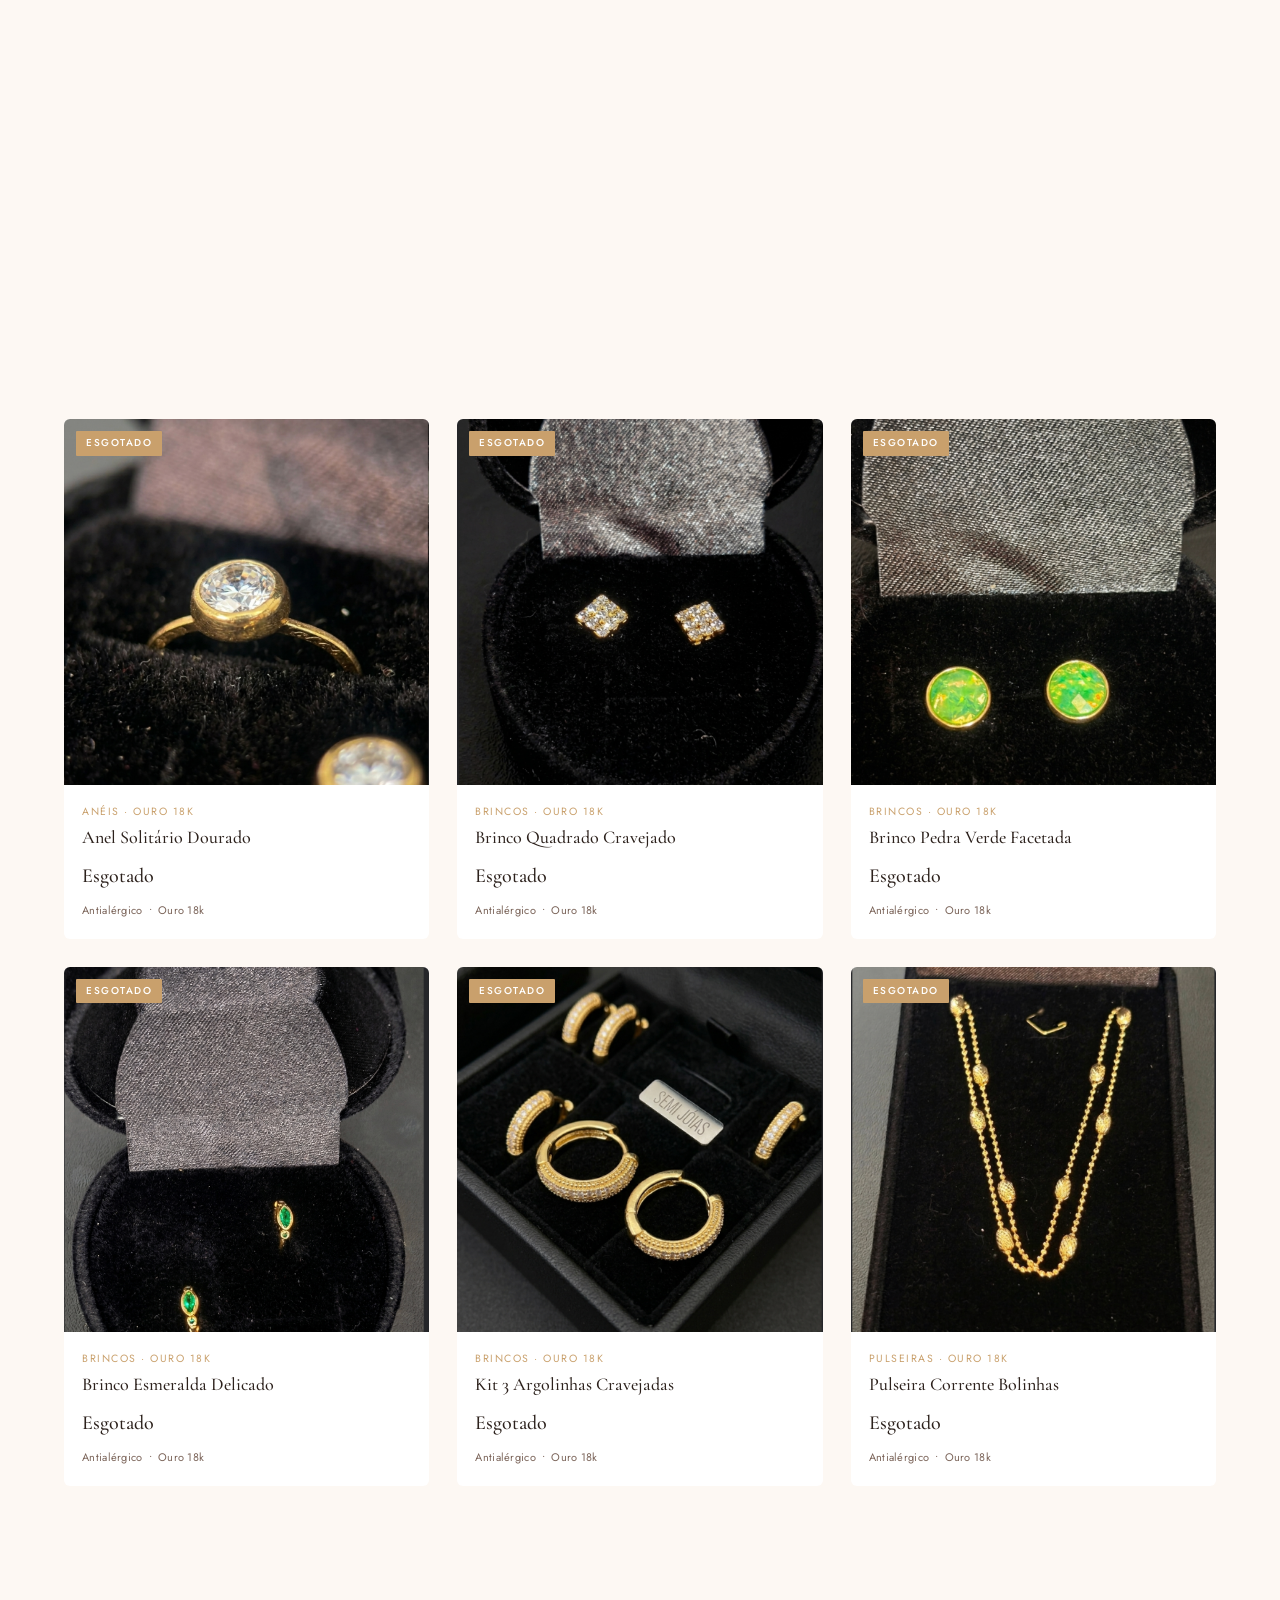
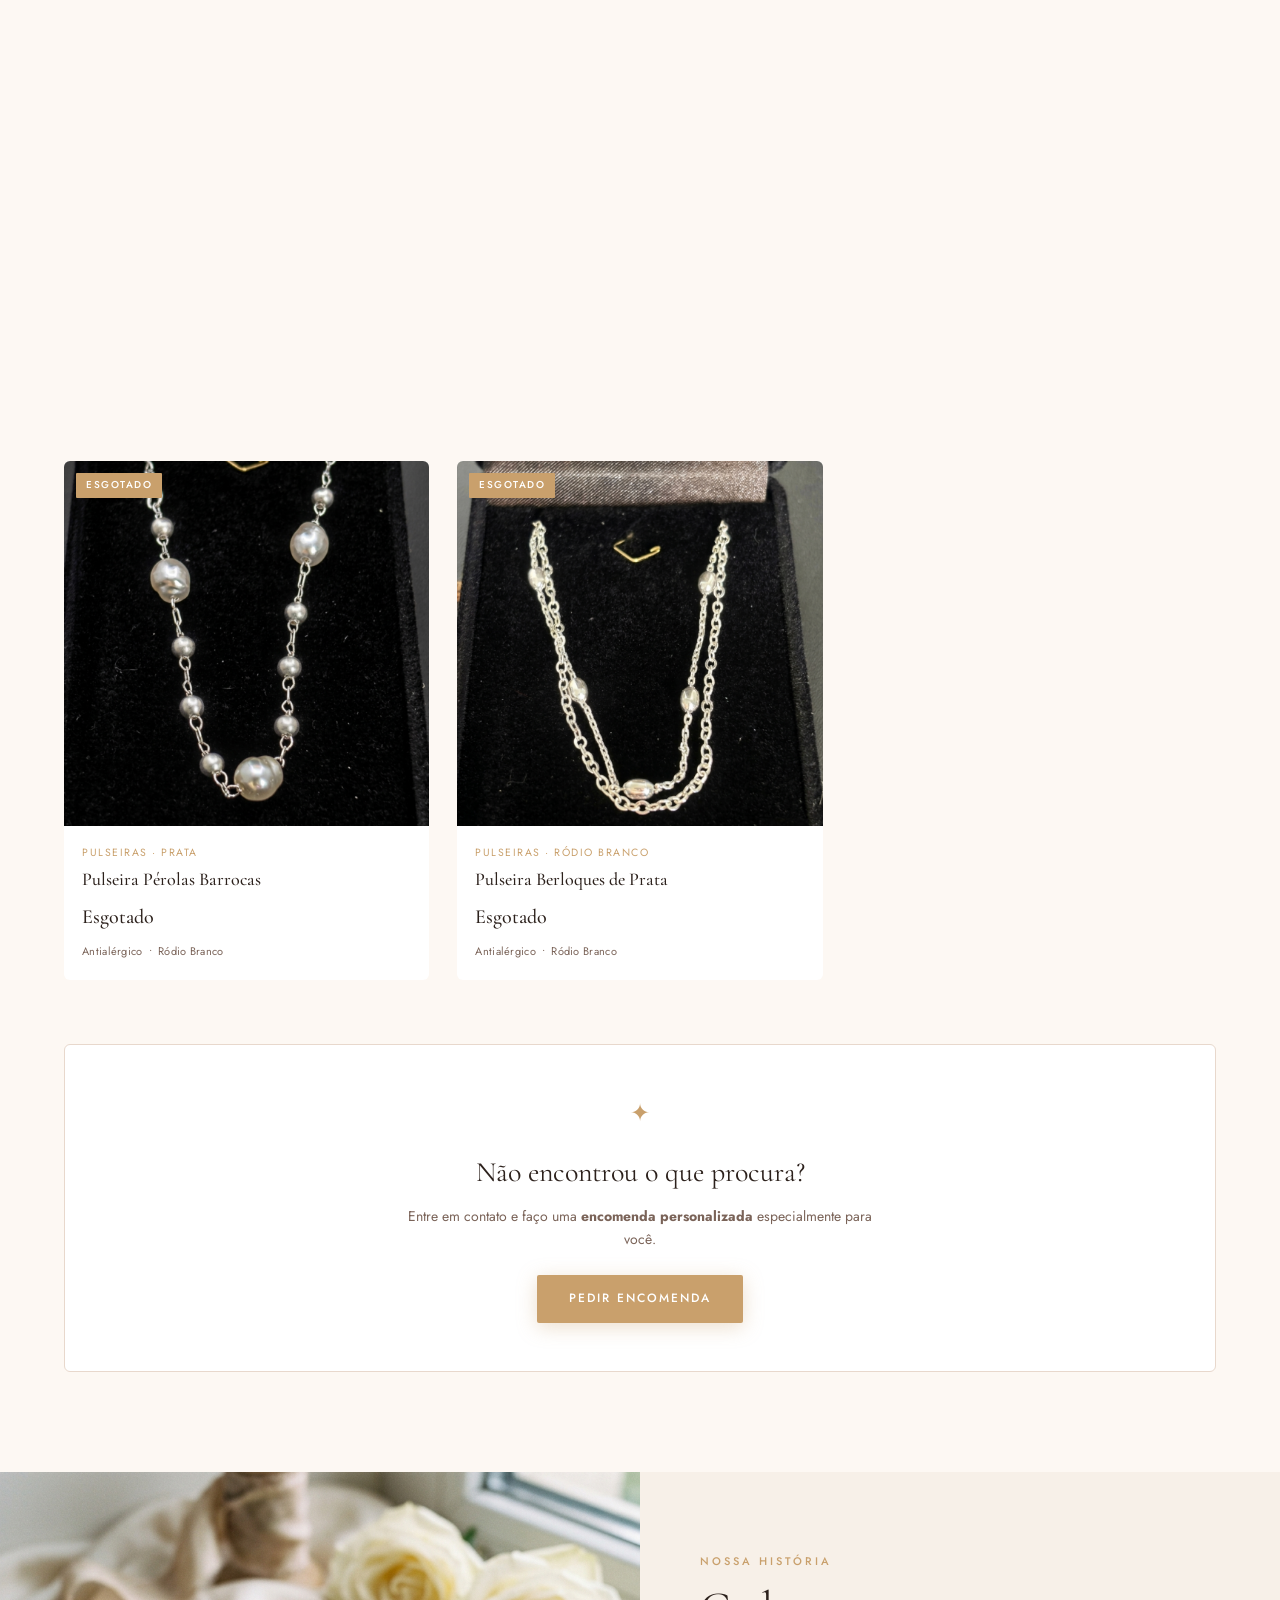
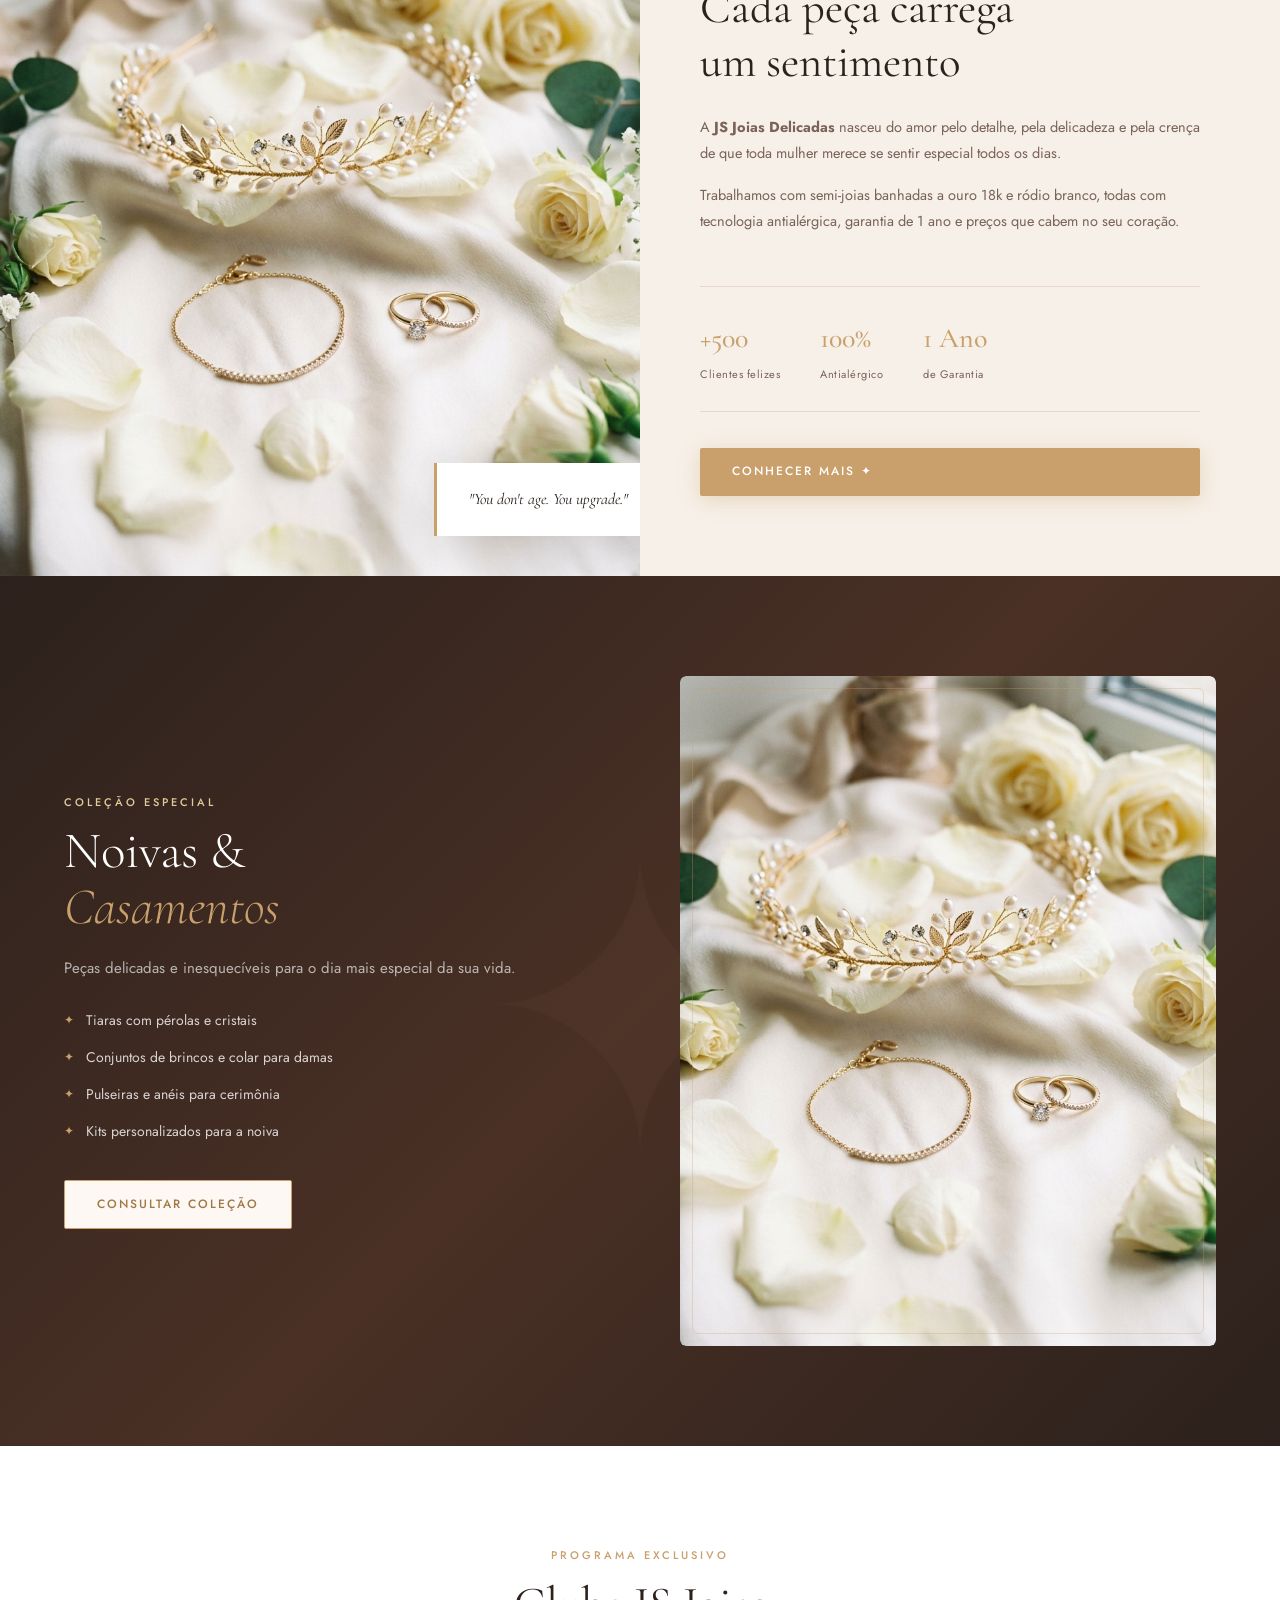
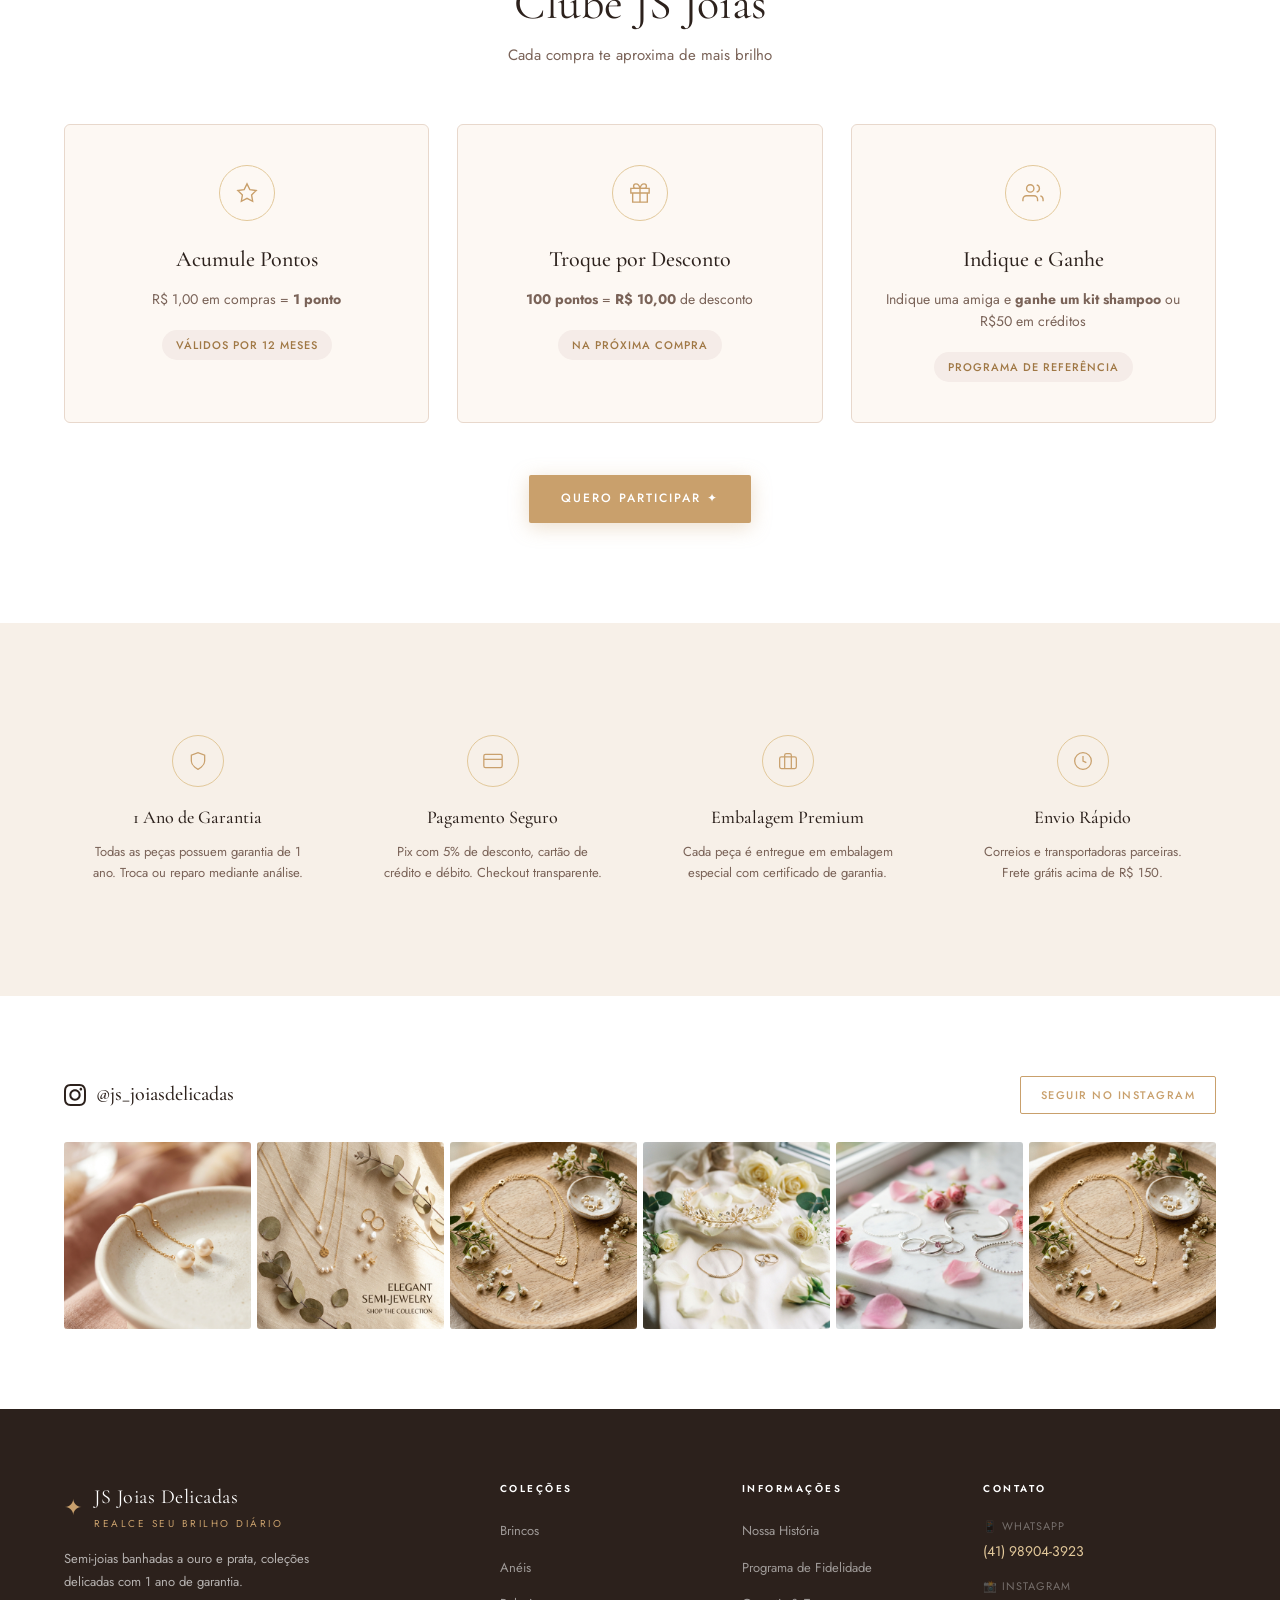
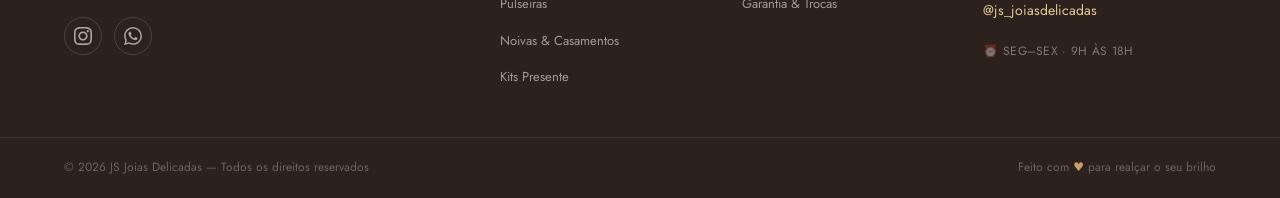
==== commit d4a915b3: "Catálogo automático: toda foto nomeada em imagens/ vira produto - tools/gerar-catalogo.mjs lê imagen" ====
--- a/index.html
+++ b/index.html
@@ -403,6 +403,7 @@
     </aside>
 
     <script src="data/produtos.js"></script>
+    <script src="data/catalogo-auto.js"></script>
     <script src="script.js"></script>
 </body>
 </html>
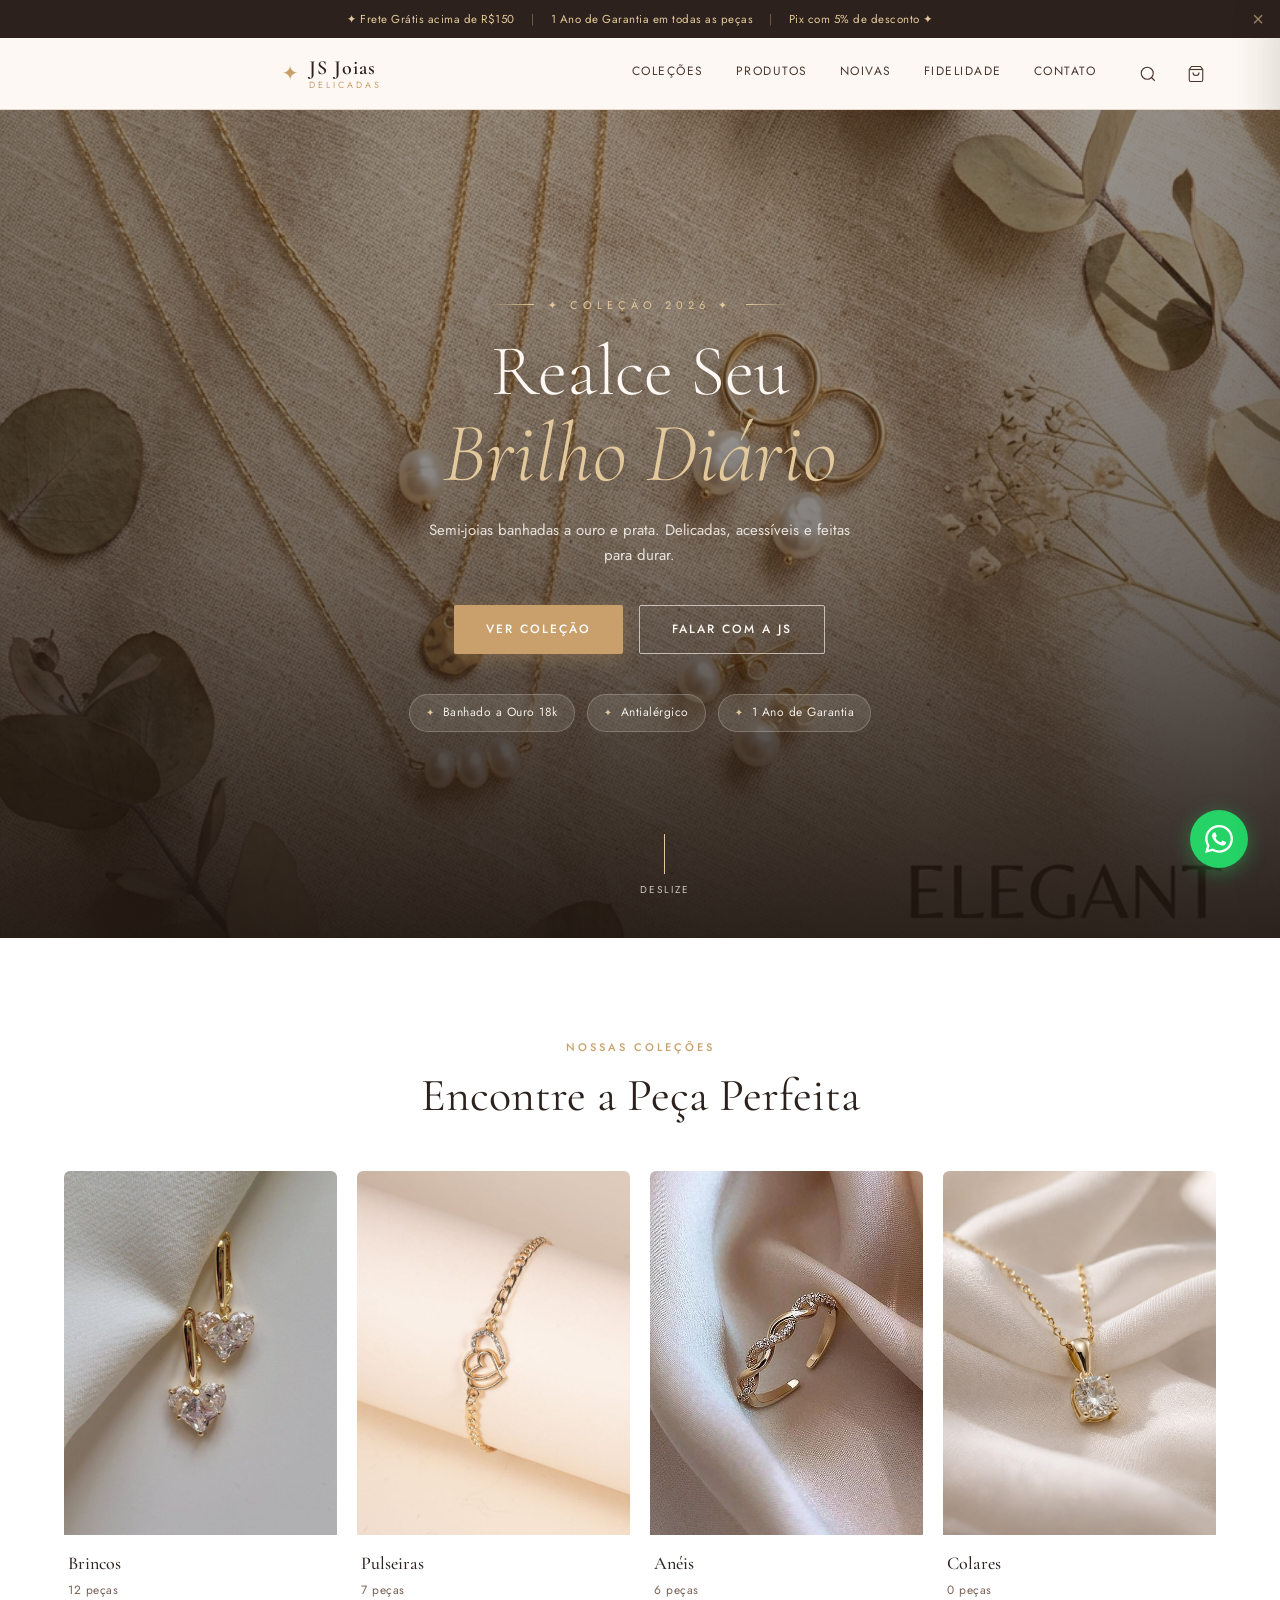
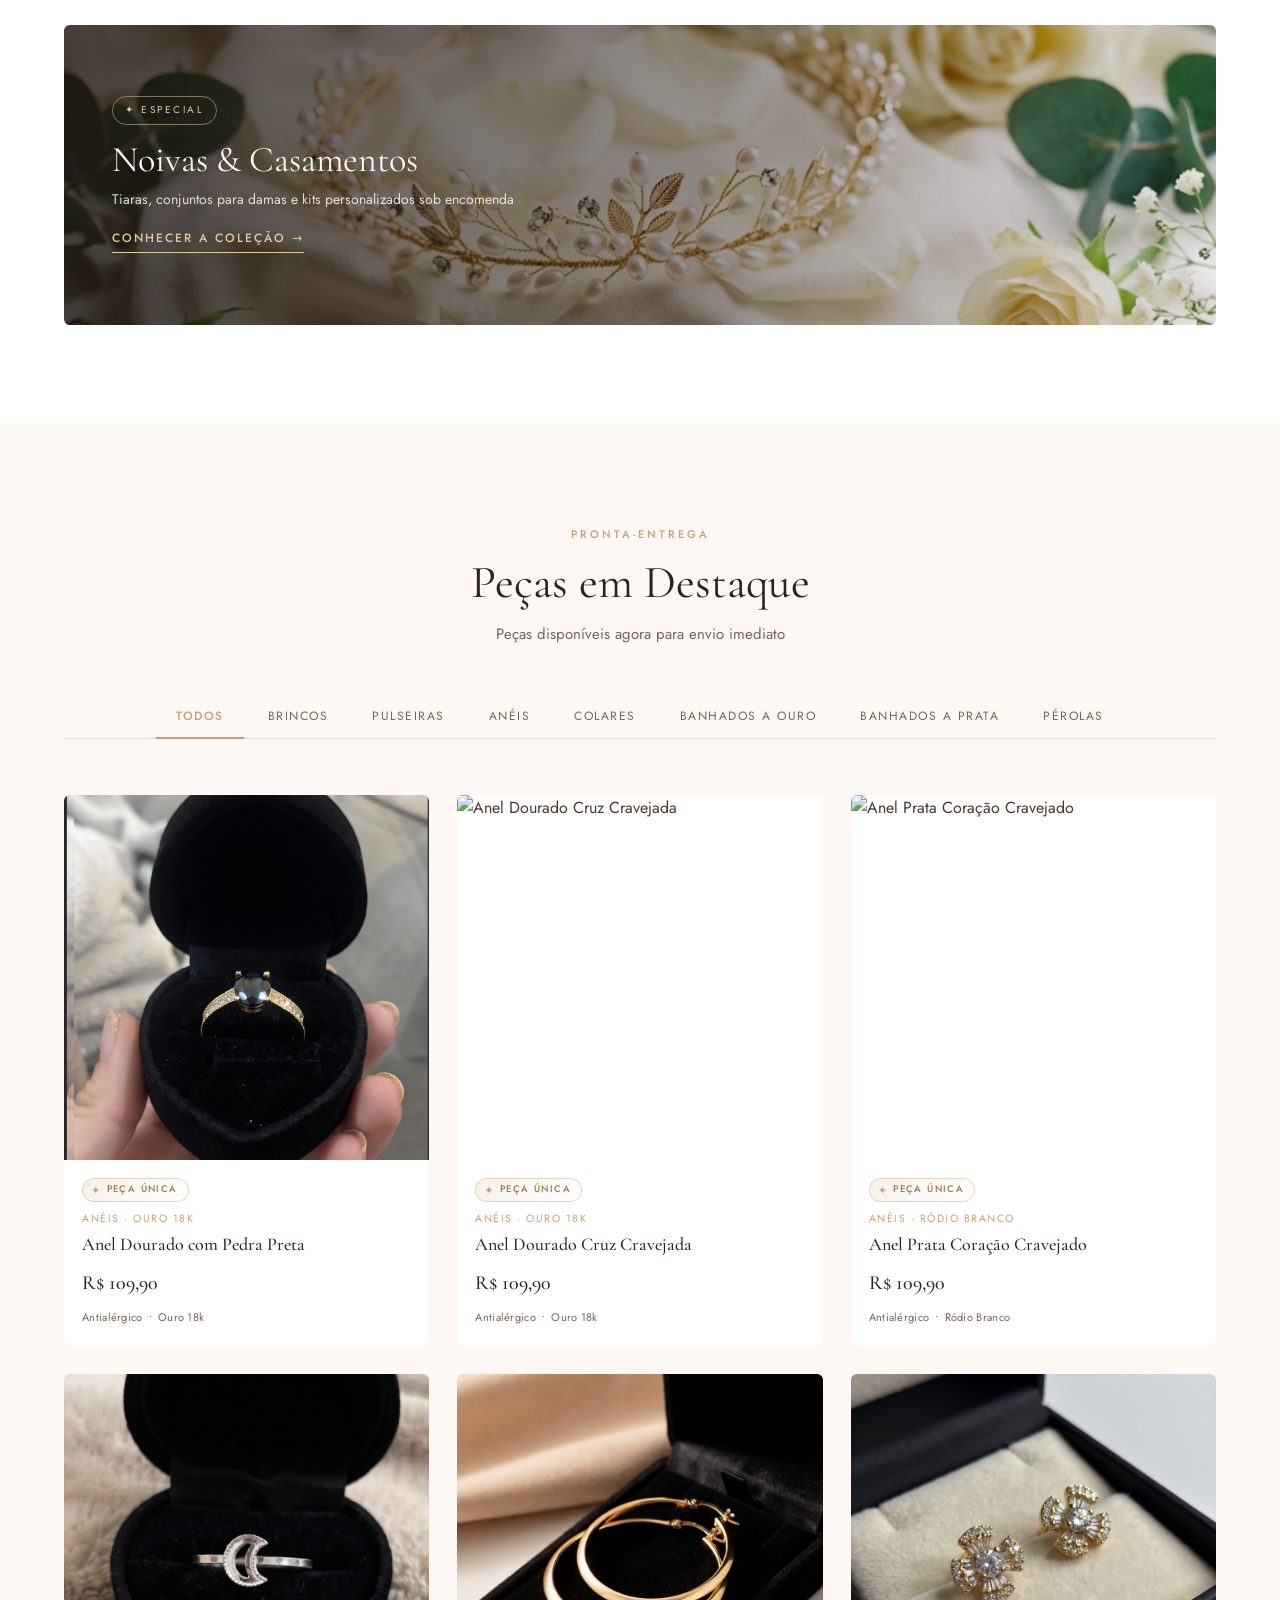
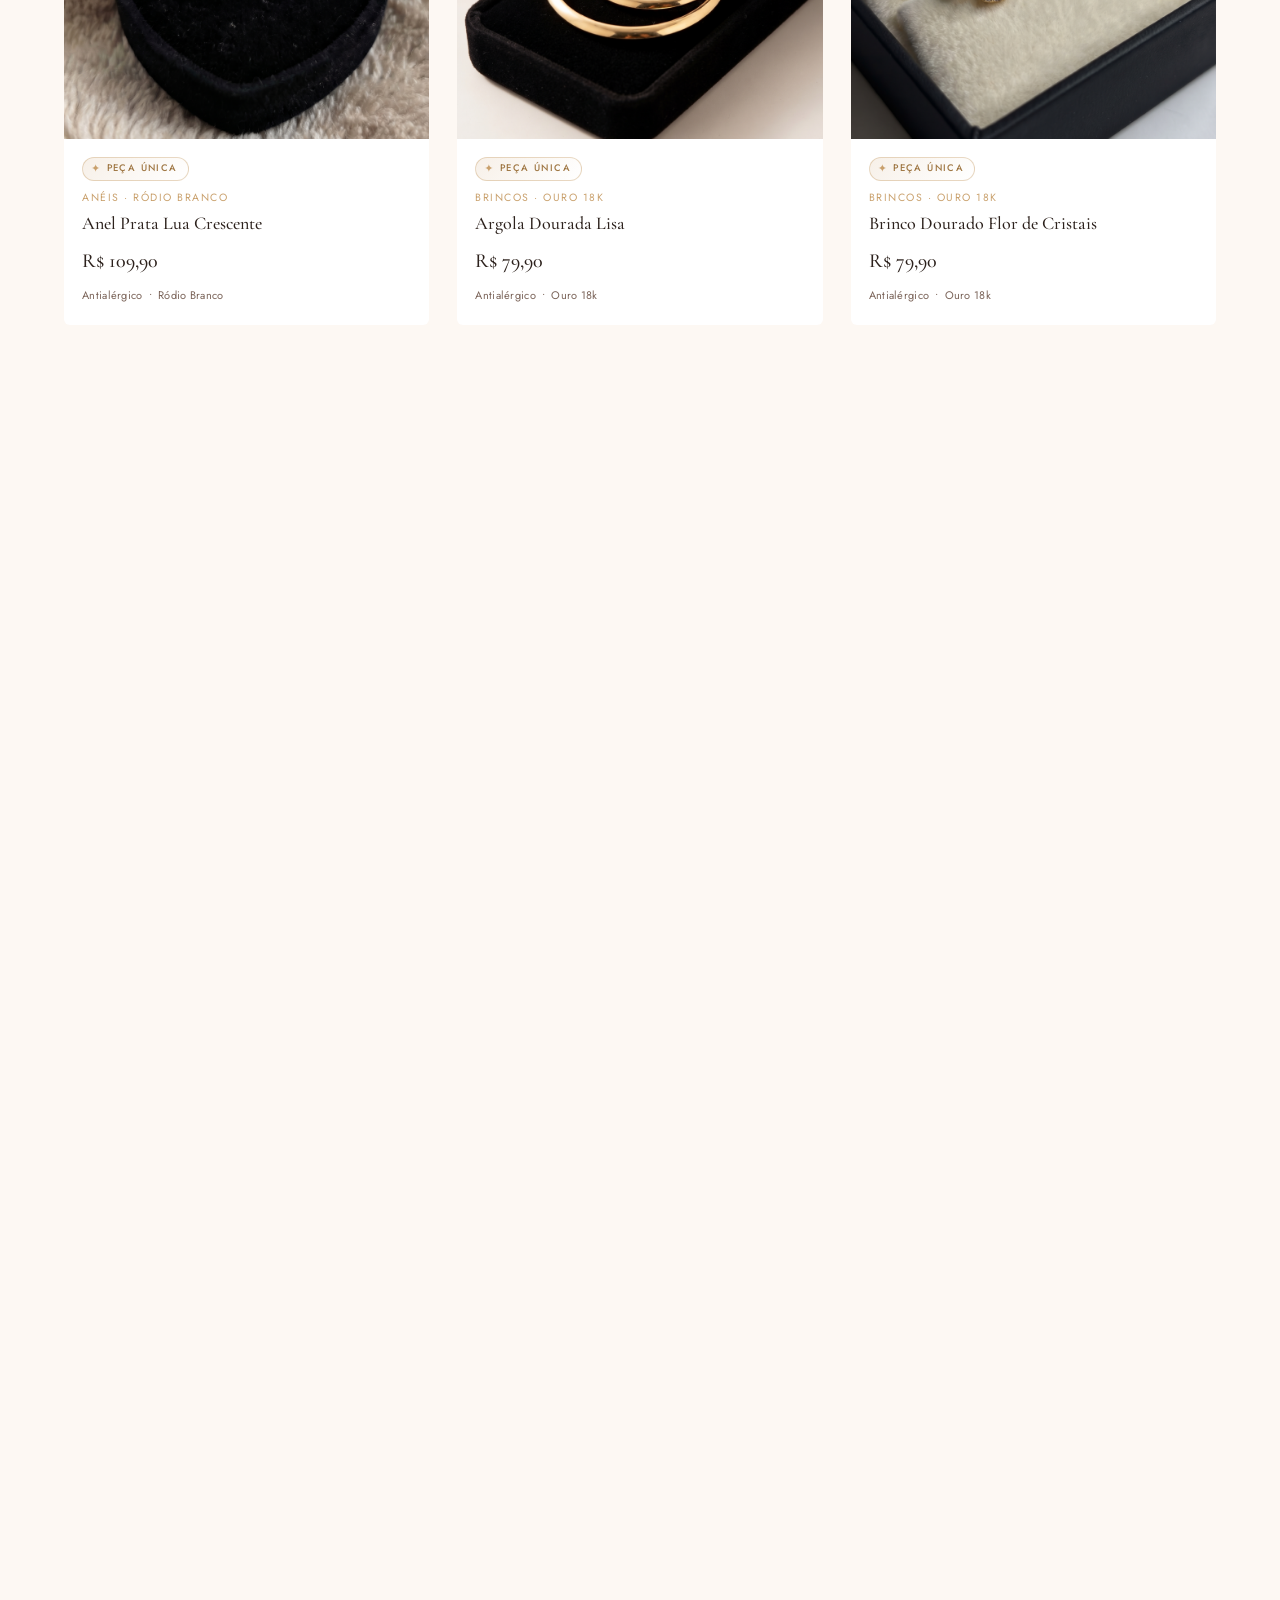
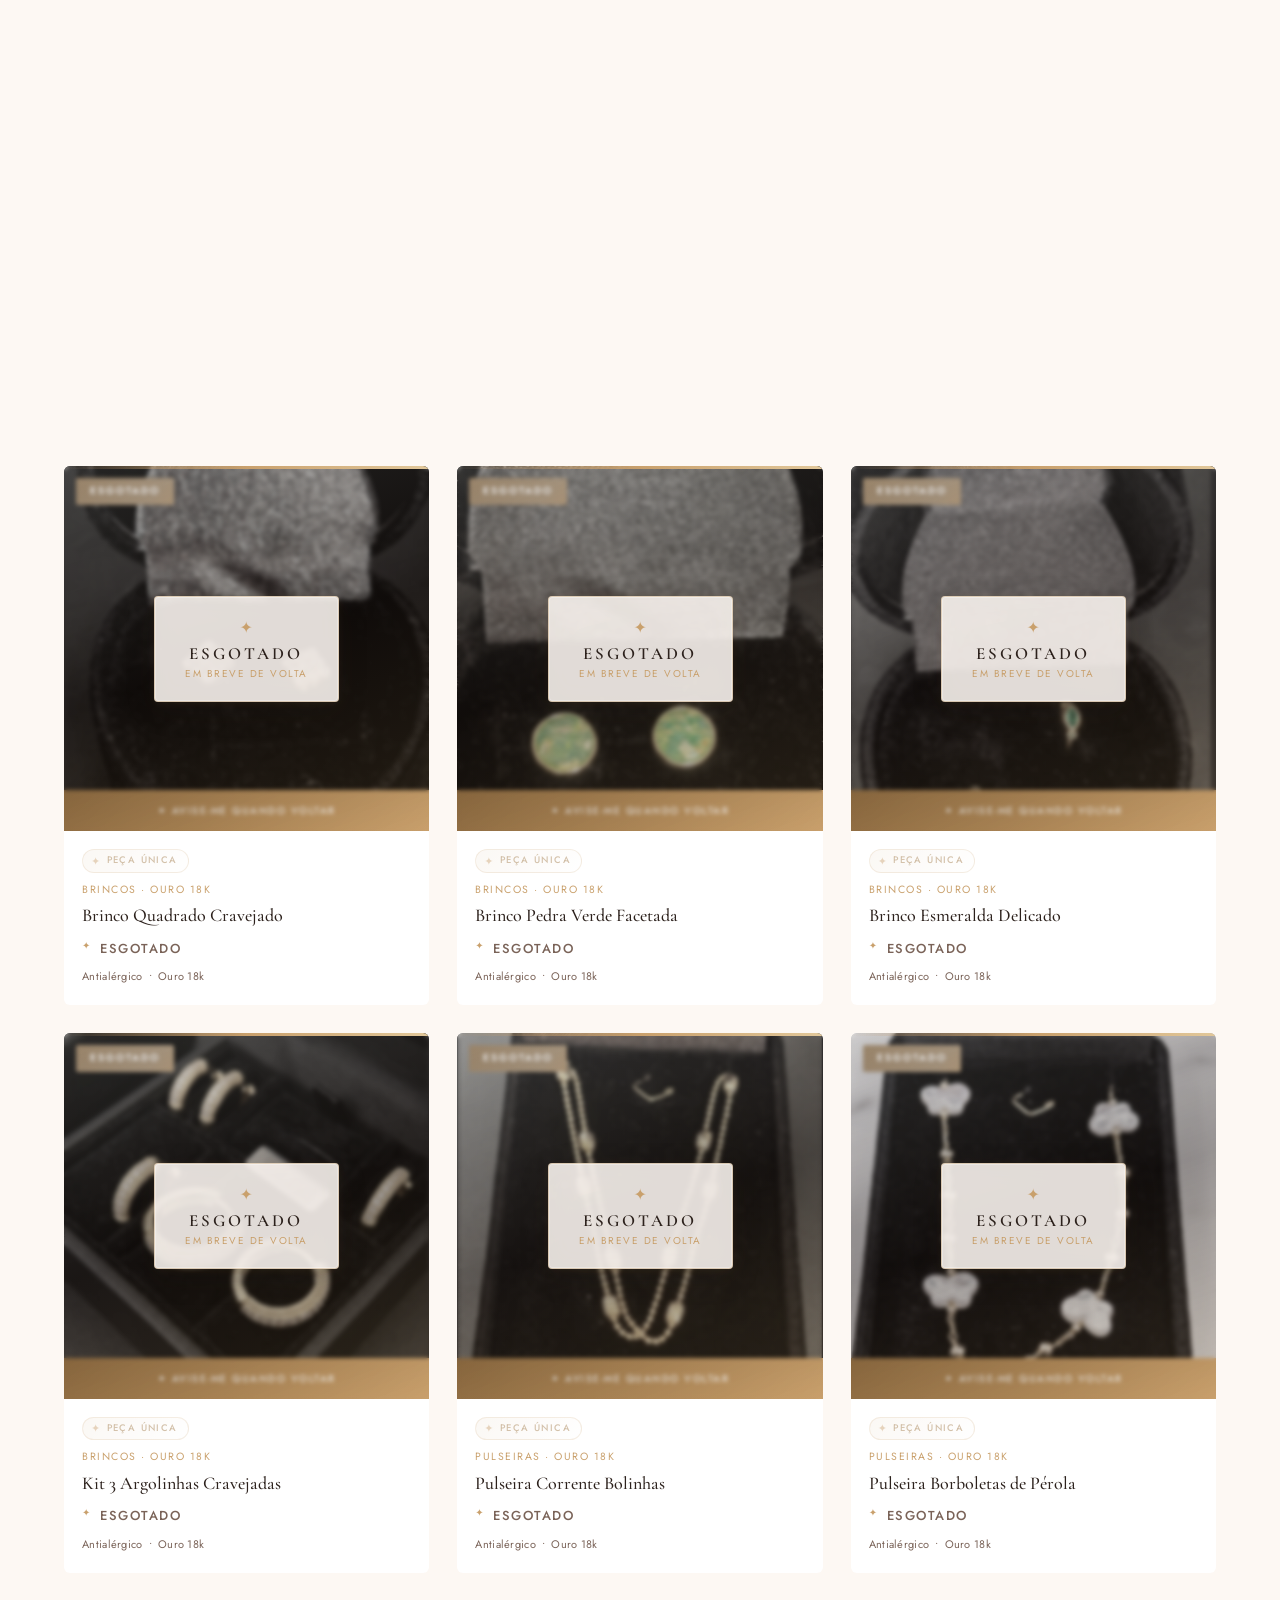
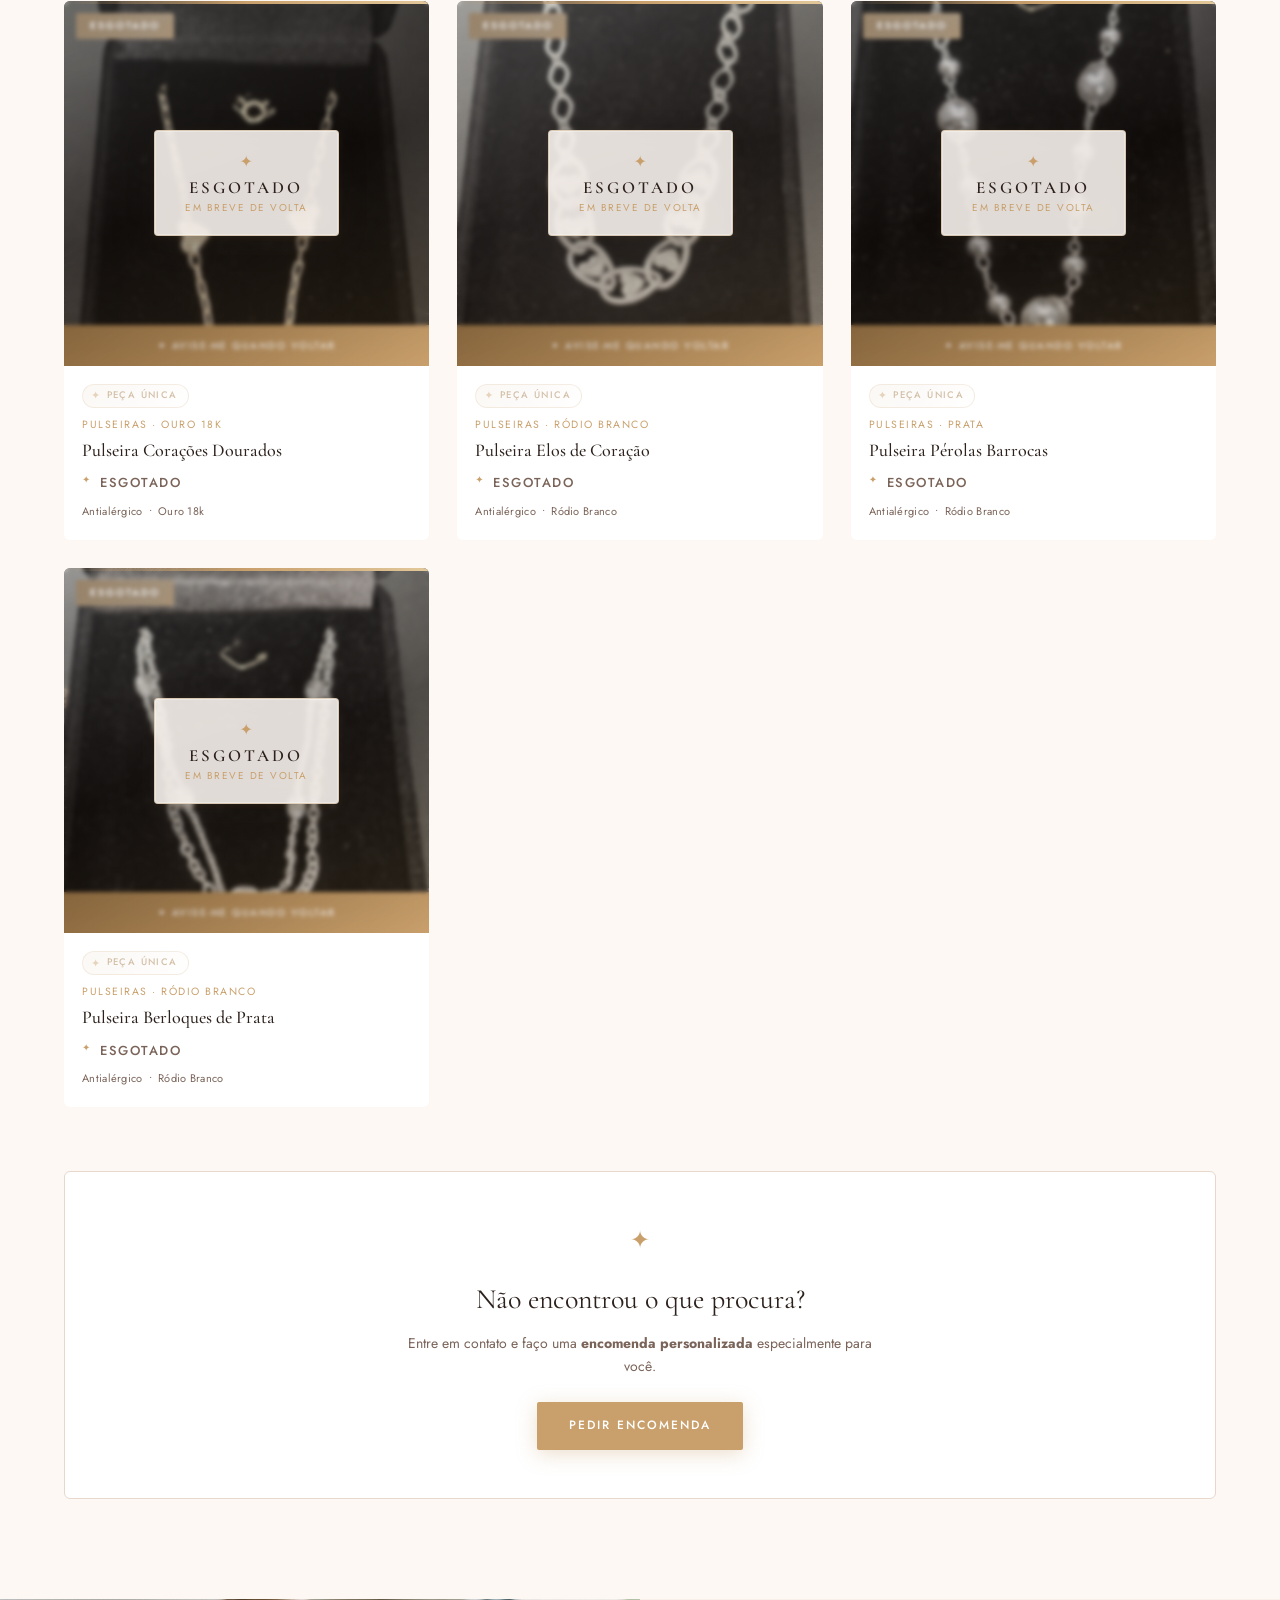
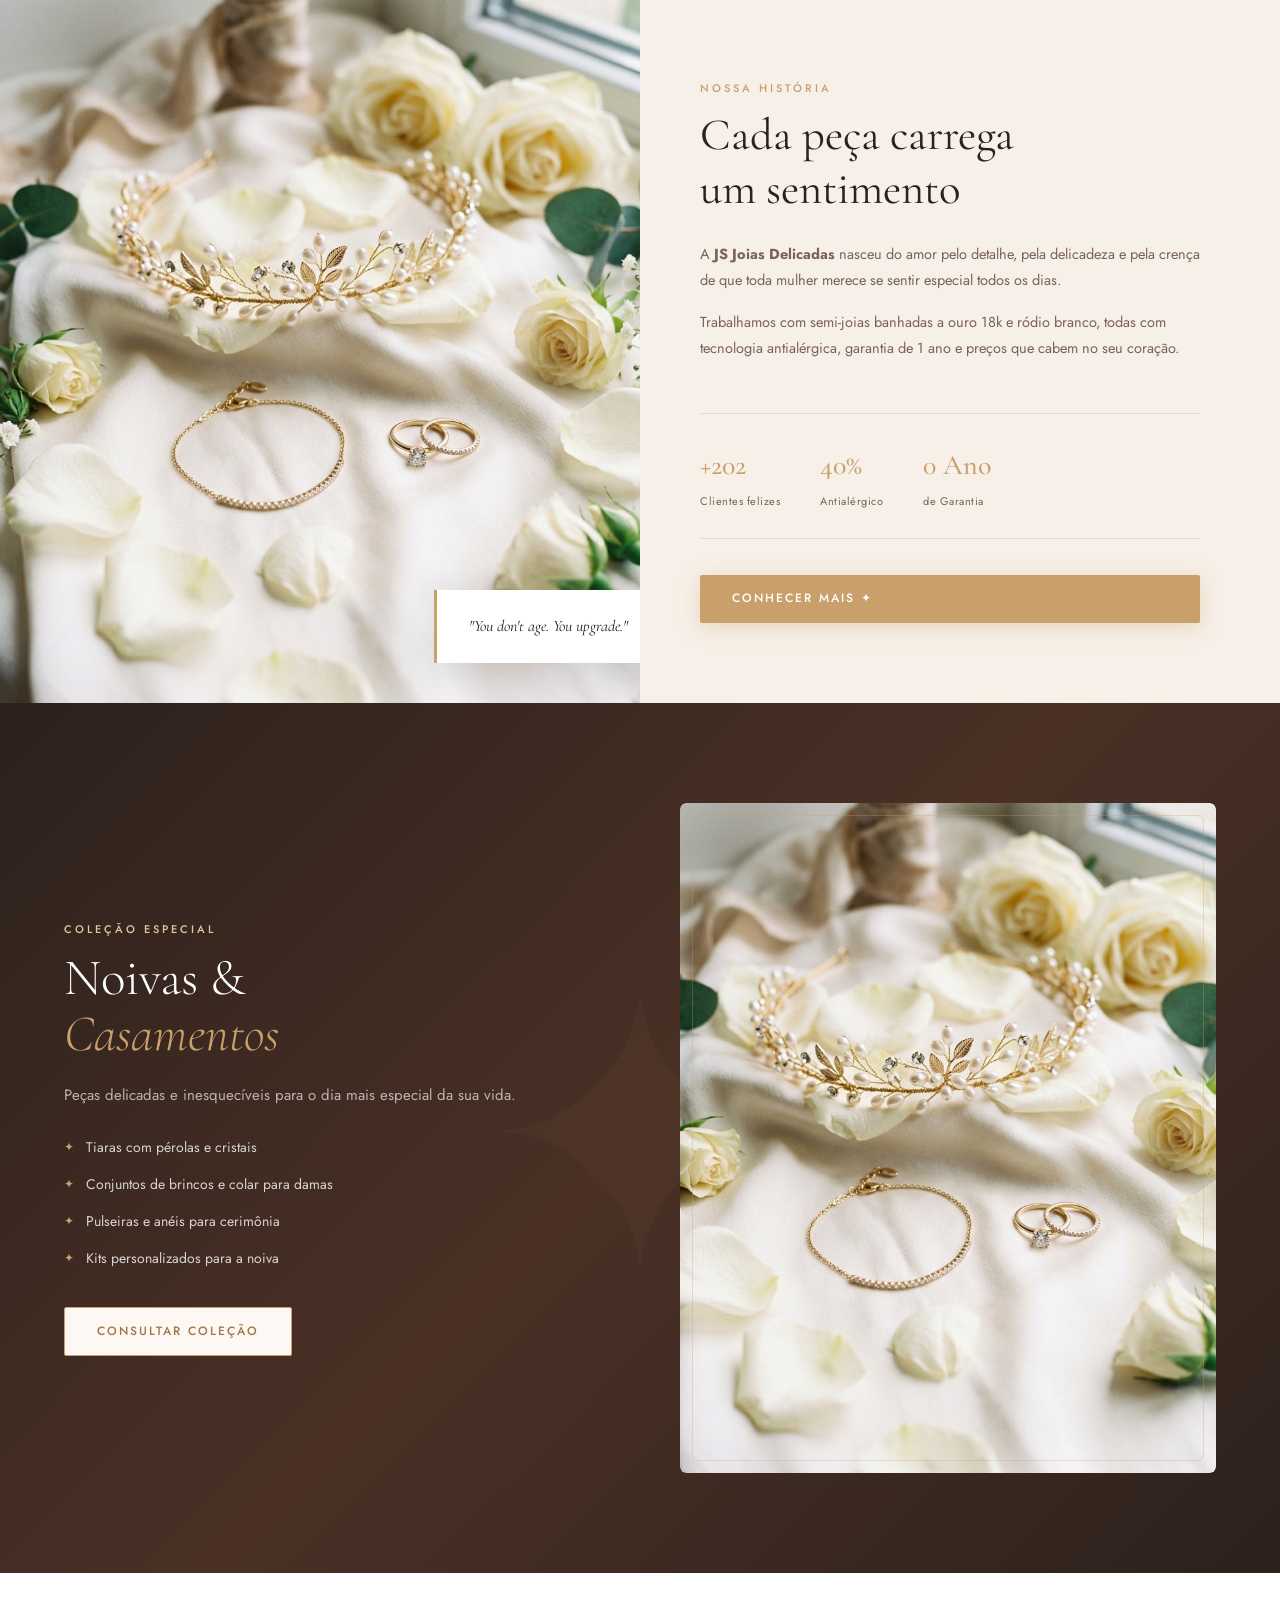
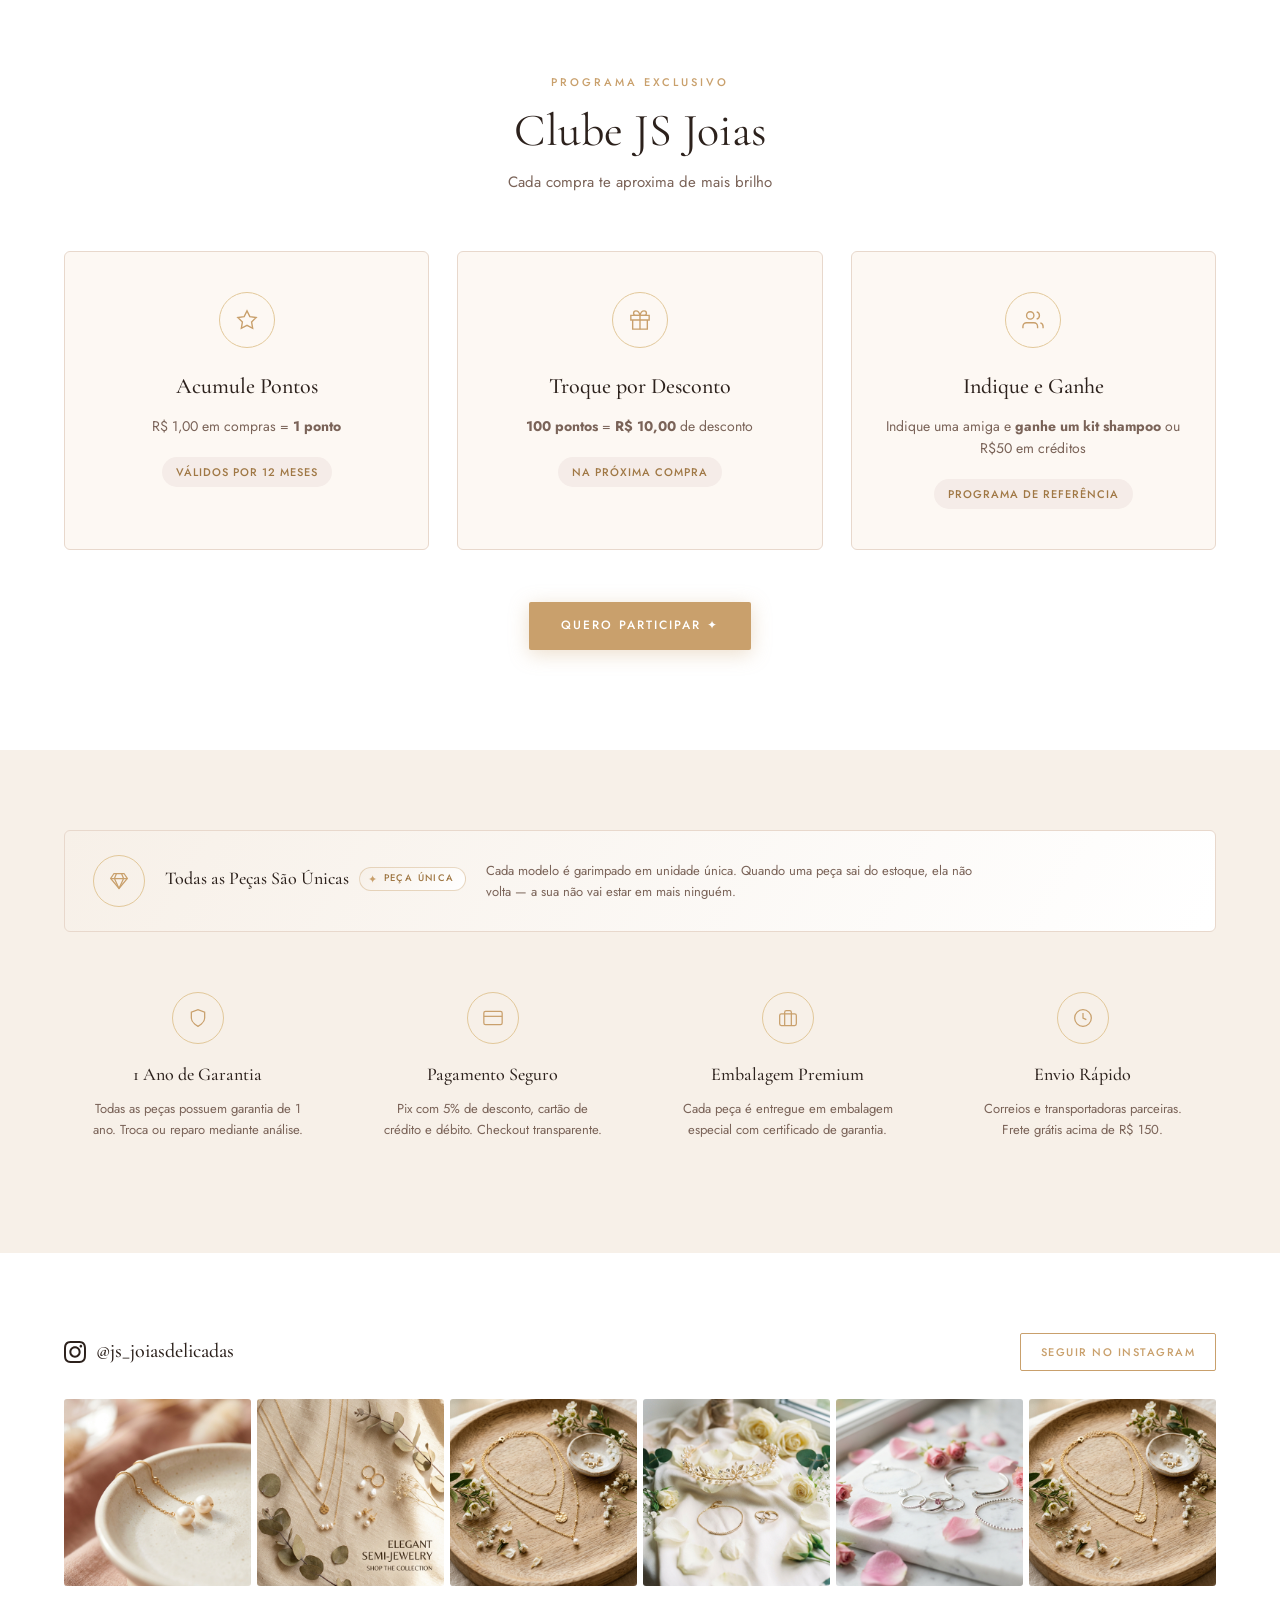
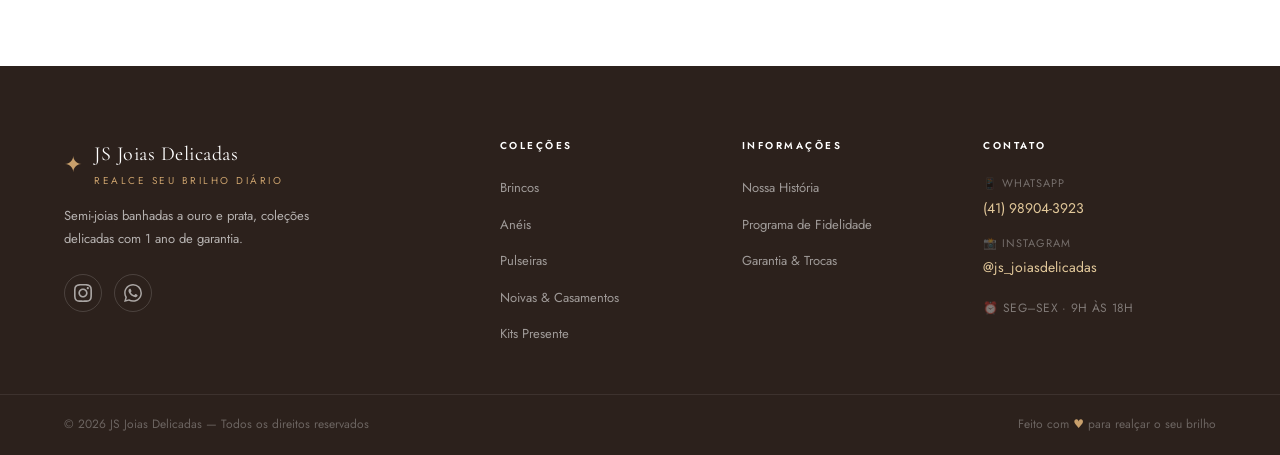
==== commit 10fc5ac6: "Atualizar vitrine: capas de categoria, pulseira dourada e refino visual - Renomeia a peça de colar p" ====
--- a/index.html
+++ b/index.html
@@ -116,24 +116,31 @@
             <div class="categories-grid">
                 <a href="#produtos" class="cat-card" data-filter="brincos">
                     <div class="cat-img-wrap">
-                        <img src="imagens/brinco-01.png" alt="Brinco de madrepérola cravejado banhado a ouro">
+                        <img src="imagens/categoria-brincos.jpg" alt="Brinco argola com coração de zircônia banhado a ouro">
                         <div class="cat-overlay"><span>Ver Brincos →</span></div>
                     </div>
                     <div class="cat-info"><h3>Brincos</h3><p data-count="brincos">8 peças</p></div>
                 </a>
                 <a href="#produtos" class="cat-card" data-filter="pulseiras">
                     <div class="cat-img-wrap">
-                        <img src="imagens/pulseira-01.png" alt="Pulseira de borboletas de madrepérola banhada a ouro">
+                        <img src="imagens/categoria-pulseiras.jpg" alt="Pulseira de corrente dourada com corações entrelaçados cravejados">
                         <div class="cat-overlay"><span>Ver Pulseiras →</span></div>
                     </div>
                     <div class="cat-info"><h3>Pulseiras</h3><p data-count="pulseiras">6 peças</p></div>
                 </a>
                 <a href="#produtos" class="cat-card" data-filter="aneis">
                     <div class="cat-img-wrap">
-                        <img src="imagens/anel-02.png" alt="Anel solitário dourado com zircônia">
+                        <img src="imagens/categoria-aneis.jpg" alt="Anel dourado trançado cravejado de zircônias">
                         <div class="cat-overlay"><span>Ver Anéis →</span></div>
                     </div>
                     <div class="cat-info"><h3>Anéis</h3><p data-count="aneis">2 peças</p></div>
+                </a>
+                <a href="#produtos" class="cat-card" data-filter="colares">
+                    <div class="cat-img-wrap">
+                        <img src="imagens/categoria-colares.jpg" alt="Colar dourado com pingente de zircônia solitária">
+                        <div class="cat-overlay"><span>Ver Colares →</span></div>
+                    </div>
+                    <div class="cat-info"><h3>Colares</h3><p data-count="colares">1 peça</p></div>
                 </a>
             </div>
             <a href="#noivas" class="cat-banner">
@@ -159,6 +166,7 @@
                 <button class="filter-tab" data-filter="brincos" role="tab" id="tab-brincos">Brincos</button>
                 <button class="filter-tab" data-filter="pulseiras" role="tab" id="tab-pulseiras">Pulseiras</button>
                 <button class="filter-tab" data-filter="aneis" role="tab" id="tab-aneis">Anéis</button>
+                <button class="filter-tab" data-filter="colares" role="tab" id="tab-colares">Colares</button>
                 <button class="filter-tab" data-filter="ouro" role="tab" id="tab-ouro">Banhados a Ouro</button>
                 <button class="filter-tab" data-filter="prata" role="tab" id="tab-prata">Banhados a Prata</button>
                 <button class="filter-tab" data-filter="perola" role="tab" id="tab-perola">Pérolas</button>
@@ -265,6 +273,11 @@
     <section class="guarantee-section" id="garantia">
         <div class="container">
             <div class="guarantee-grid">
+                <div class="guarantee-item guarantee-unique" id="guar-0">
+                    <div class="guar-icon"><svg viewBox="0 0 24 24" fill="none" stroke="currentColor" stroke-width="1.5"><path d="M6 3h12l4 6-10 12L2 9z"/><path d="M2 9h20M9 3L6.5 9 12 21M15 3l2.5 6L12 21"/></svg></div>
+                    <h3>Todas as Peças São Únicas <span class="unique-seal"><span class="unique-seal-star">✦</span>Peça Única</span></h3>
+                    <p>Cada modelo é garimpado em unidade única. Quando uma peça sai do estoque, ela não volta — a sua não vai estar em mais ninguém.</p>
+                </div>
                 <div class="guarantee-item" id="guar-1">
                     <div class="guar-icon"><svg viewBox="0 0 24 24" fill="none" stroke="currentColor" stroke-width="1.5"><path d="M12 22s8-4 8-10V5l-8-3-8 3v7c0 6 8 10 8 10z"/></svg></div>
                     <h3>1 Ano de Garantia</h3>
--- a/style.css
+++ b/style.css
@@ -663,7 +663,7 @@
 
 .categories-grid {
   display: grid;
-  grid-template-columns: repeat(3, 1fr);
+  grid-template-columns: repeat(4, 1fr);
   gap: 20px;
   margin-top: 48px;
   text-align: left;
@@ -866,6 +866,14 @@
   box-shadow: var(--shadow-hover);
 }
 .product-card.hidden { display: none; }
+.product-profile {
+  margin: 0.9rem 0 0.85rem;
+  font-size: 0.92rem;
+  line-height: 1.5;
+  color: #5a4b3f;
+  max-height: 4.5em;
+  overflow: hidden;
+}
 .products-grid .product-card.fade-in {
   opacity: 1;
   /* fill backwards (não forwards): com forwards o transform final da animação
@@ -1015,6 +1023,258 @@
   font-size: 11px;
   color: var(--text-light);
   letter-spacing: 0.3px;
+}
+
+/* ===========================
+   SOLD OUT — Esgotado State
+   Premium glass-morphism overlay with animations
+   =========================== */
+
+/* Card desaturação + hover suave */
+.product-card.sold-out {
+  position: relative;
+}
+.product-card.sold-out .product-img-wrap img {
+  filter: grayscale(65%) brightness(0.92);
+  transition: filter 0.6s cubic-bezier(0.4, 0, 0.2, 1), transform 0.6s cubic-bezier(0.4, 0, 0.2, 1);
+}
+.product-card.sold-out:hover .product-img-wrap img {
+  filter: grayscale(30%) brightness(0.96);
+  transform: scale(1.03);
+}
+
+/* Badge "Esgotado" no canto — gradiente animado */
+.sold-out-badge {
+  background: linear-gradient(135deg, #8b7355, #a08c72, #c9a06c, #a08c72, #8b7355) !important;
+  background-size: 300% 300% !important;
+  animation: soldOutBadgeShimmer 4s ease infinite !important;
+  color: var(--white) !important;
+  font-weight: 600 !important;
+  letter-spacing: 2px !important;
+  padding: 5px 14px !important;
+  border-radius: 2px !important;
+  text-shadow: 0 1px 2px rgba(0,0,0,0.15);
+}
+@keyframes soldOutBadgeShimmer {
+  0%   { background-position: 0% 50%; }
+  50%  { background-position: 100% 50%; }
+  100% { background-position: 0% 50%; }
+}
+
+/* Overlay glassmorphism */
+.sold-out-overlay {
+  position: absolute;
+  inset: 0;
+  background: linear-gradient(
+    160deg,
+    rgba(253,248,243,0.15) 0%,
+    rgba(44,33,28,0.35) 50%,
+    rgba(201,160,108,0.18) 100%
+  );
+  backdrop-filter: blur(2px);
+  -webkit-backdrop-filter: blur(2px);
+  display: flex;
+  align-items: center;
+  justify-content: center;
+  z-index: 2;
+  opacity: 0;
+  transition: opacity 0.5s cubic-bezier(0.4, 0, 0.2, 1);
+  animation: soldOutOverlayIn 0.8s 0.2s cubic-bezier(0.22, 1, 0.36, 1) forwards;
+}
+@keyframes soldOutOverlayIn {
+  0%   { opacity: 0; }
+  100% { opacity: 1; }
+}
+
+/* Stamp central com animação */
+.sold-out-stamp {
+  display: flex;
+  flex-direction: column;
+  align-items: center;
+  gap: 4px;
+  padding: 18px 30px;
+  background: rgba(253,248,243,0.88);
+  backdrop-filter: blur(12px);
+  -webkit-backdrop-filter: blur(12px);
+  border: 1px solid rgba(201,160,108,0.35);
+  border-radius: 4px;
+  box-shadow:
+    0 8px 32px rgba(44,33,28,0.12),
+    0 2px 8px rgba(201,160,108,0.08),
+    inset 0 0 0 1px rgba(255,255,255,0.3);
+  transform: scale(0.8) translateY(8px);
+  opacity: 0;
+  animation: soldOutStampIn 0.7s 0.45s cubic-bezier(0.34, 1.56, 0.64, 1) forwards;
+}
+@keyframes soldOutStampIn {
+  0%   { transform: scale(0.8) translateY(8px); opacity: 0; }
+  60%  { transform: scale(1.02) translateY(-2px); opacity: 1; }
+  100% { transform: scale(1) translateY(0); opacity: 1; }
+}
+
+.sold-out-icon {
+  font-size: 16px;
+  color: var(--gold);
+  animation: soldOutIconSpin 6s linear infinite;
+}
+@keyframes soldOutIconSpin {
+  0%   { transform: rotate(0deg); }
+  100% { transform: rotate(360deg); }
+}
+
+.sold-out-text {
+  font-family: var(--font-serif);
+  font-size: 17px;
+  font-weight: 600;
+  color: var(--dark);
+  letter-spacing: 3px;
+  text-transform: uppercase;
+  line-height: 1;
+}
+
+.sold-out-sub {
+  font-family: var(--font-sans);
+  font-size: 10px;
+  font-weight: 400;
+  color: var(--gold);
+  letter-spacing: 1.5px;
+  text-transform: uppercase;
+  opacity: 0;
+  animation: soldOutSubIn 0.5s 0.9s ease forwards;
+}
+@keyframes soldOutSubIn {
+  0%   { opacity: 0; transform: translateY(4px); }
+  100% { opacity: 1; transform: translateY(0); }
+}
+
+/* Preço "Esgotado" estilizado */
+.sold-out-price {
+  font-family: var(--font-sans) !important;
+  font-size: 13px !important;
+  font-weight: 500 !important;
+  letter-spacing: 1.5px;
+  text-transform: uppercase;
+  color: var(--text-light) !important;
+  position: relative;
+  padding-left: 18px;
+}
+.sold-out-price::before {
+  content: '✦';
+  position: absolute;
+  left: 0;
+  color: var(--gold);
+  font-size: 10px;
+  animation: soldOutPricePulse 2s ease-in-out infinite;
+}
+@keyframes soldOutPricePulse {
+  0%, 100% { opacity: 0.5; transform: scale(1); }
+  50%      { opacity: 1; transform: scale(1.2); }
+}
+
+/* Botão "Avise-me" */
+.sold-out-notify-btn {
+  background: linear-gradient(135deg, var(--gold-dark), var(--gold)) !important;
+  color: var(--white) !important;
+  letter-spacing: 1.5px !important;
+  font-size: 10px !important;
+  position: relative;
+  overflow: hidden;
+}
+.sold-out-notify-btn::after {
+  content: '';
+  position: absolute;
+  top: 0;
+  left: -100%;
+  width: 100%;
+  height: 100%;
+  background: linear-gradient(90deg, transparent, rgba(255,255,255,0.2), transparent);
+  animation: soldOutBtnShimmer 3s ease-in-out infinite;
+}
+@keyframes soldOutBtnShimmer {
+  0%   { left: -100%; }
+  100% { left: 100%; }
+}
+.sold-out-notify-btn:hover {
+  background: linear-gradient(135deg, var(--gold), var(--gold-light)) !important;
+}
+
+/* Hover no card sold-out: overlay suaviza */
+.product-card.sold-out:hover .sold-out-overlay {
+  background: linear-gradient(
+    160deg,
+    rgba(253,248,243,0.10) 0%,
+    rgba(44,33,28,0.25) 50%,
+    rgba(201,160,108,0.12) 100%
+  );
+}
+.product-card.sold-out:hover .sold-out-stamp {
+  box-shadow:
+    0 12px 40px rgba(44,33,28,0.18),
+    0 4px 12px rgba(201,160,108,0.12),
+    inset 0 0 0 1px rgba(255,255,255,0.4);
+  transform: scale(1.03);
+  transition: all 0.4s cubic-bezier(0.4, 0, 0.2, 1);
+}
+
+/* Quick actions sempre visíveis em sold-out */
+.product-card.sold-out .product-quick-actions {
+  transform: translateY(0);
+}
+
+/* Linha decorativa shimmer no topo do card sold-out */
+.product-card.sold-out::before {
+  content: '';
+  position: absolute;
+  top: 0;
+  left: 0;
+  right: 0;
+  height: 3px;
+  background: linear-gradient(90deg, transparent, var(--gold), var(--gold-light), var(--gold), transparent);
+  background-size: 200% 100%;
+  animation: soldOutTopLine 3s ease infinite;
+  z-index: 3;
+  border-radius: var(--radius) var(--radius) 0 0;
+}
+@keyframes soldOutTopLine {
+  0%   { background-position: -200% 0; }
+  100% { background-position: 200% 0; }
+}
+
+/* Sold-out na página do produto */
+.pdp-sold-out-banner {
+  display: flex;
+  align-items: center;
+  gap: 12px;
+  padding: 16px 20px;
+  background: linear-gradient(135deg, rgba(201,160,108,0.08), rgba(201,160,108,0.15));
+  border: 1px solid rgba(201,160,108,0.25);
+  border-radius: var(--radius);
+  margin-bottom: 20px;
+  animation: pdpSoldOutIn 0.6s cubic-bezier(0.22, 1, 0.36, 1);
+}
+@keyframes pdpSoldOutIn {
+  0%   { opacity: 0; transform: translateY(-8px); }
+  100% { opacity: 1; transform: translateY(0); }
+}
+.pdp-sold-out-banner .sold-out-icon {
+  font-size: 20px;
+  animation: soldOutIconSpin 6s linear infinite;
+}
+.pdp-sold-out-banner-text {
+  display: flex;
+  flex-direction: column;
+  gap: 2px;
+}
+.pdp-sold-out-banner-text strong {
+  font-family: var(--font-serif);
+  font-size: 16px;
+  color: var(--dark);
+  letter-spacing: 1px;
+  text-transform: uppercase;
+}
+.pdp-sold-out-banner-text span {
+  font-size: 12px;
+  color: var(--text-light);
 }
 
 /* Custom Order CTA */
@@ -2682,3 +2942,106 @@
   .config-grid, .config-grid.three { grid-template-columns: 1fr; }
   .new-piece { flex-direction: column; }
 }
+
+/* ===========================
+   SELO "PEÇA ÚNICA"
+   Diferencial da loja: cada modelo existe em uma unidade só.
+   O brilho varre o selo de tempos em tempos, como a luz numa vitrine.
+   =========================== */
+.unique-seal {
+  position: relative;
+  overflow: hidden;
+  display: inline-flex;
+  align-items: center;
+  gap: 5px;
+  margin-bottom: 8px;
+  padding: 3px 10px 3px 8px;
+  border: 1px solid rgba(201, 160, 108, 0.4);
+  border-radius: 100px;
+  background: linear-gradient(135deg, var(--cream-warm), var(--white));
+  font-family: var(--font-sans);
+  font-size: 9.5px;
+  font-weight: 500;
+  letter-spacing: 1.4px;
+  text-transform: uppercase;
+  color: var(--gold-dark);
+  white-space: nowrap;
+  vertical-align: middle;
+}
+/* Faixa de luz atravessando o selo */
+.unique-seal::after {
+  content: '';
+  position: absolute;
+  inset: 0 auto 0 -60%;
+  width: 55%;
+  background: linear-gradient(100deg, transparent, rgba(255, 255, 255, 0.85), transparent);
+  transform: skewX(-18deg);
+  animation: uniqueSweep 4.5s cubic-bezier(0.4, 0, 0.2, 1) infinite;
+}
+.unique-seal-star {
+  font-size: 11px;
+  line-height: 1;
+  color: var(--gold);
+  animation: uniqueTwinkle 2.6s ease-in-out infinite;
+}
+/* Versão maior, usada na página do produto */
+.unique-seal-lg {
+  margin: 0 0 10px;
+  padding: 5px 14px 5px 11px;
+  font-size: 10.5px;
+  letter-spacing: 1.6px;
+}
+.unique-seal-lg .unique-seal-star { font-size: 13px; }
+
+/* Peça esgotada mantém o selo, mas sem chamar atenção */
+.product-card.sold-out .unique-seal { opacity: 0.45; }
+.product-card.sold-out .unique-seal::after { animation: none; }
+
+@keyframes uniqueSweep {
+  0%, 55% { left: -60%; }
+  100% { left: 115%; }
+}
+@keyframes uniqueTwinkle {
+  0%, 100% { opacity: 1; transform: scale(1) rotate(0deg); }
+  50% { opacity: 0.55; transform: scale(1.25) rotate(90deg); }
+}
+
+/* Faixa de destaque no topo dos diferenciais */
+.guarantee-unique {
+  grid-column: 1 / -1;
+  display: flex;
+  align-items: center;
+  gap: 20px;
+  text-align: left;
+  padding: 24px 28px;
+  border: 1px solid var(--border);
+  border-radius: var(--radius);
+  background: linear-gradient(120deg, var(--cream-warm), var(--white) 55%, var(--rose-light));
+  background-size: 180% 180%;
+  animation: uniqueGlow 12s ease-in-out infinite;
+}
+.guarantee-unique .guar-icon { flex: 0 0 auto; margin: 0; }
+.guarantee-unique h3 {
+  display: flex;
+  align-items: center;
+  flex-wrap: wrap;
+  gap: 10px;
+  margin-bottom: 4px;
+}
+.guarantee-unique h3 .unique-seal { margin-bottom: 0; }
+.guarantee-unique p { max-width: 62ch; }
+
+@keyframes uniqueGlow {
+  0%, 100% { background-position: 0% 50%; }
+  50% { background-position: 100% 50%; }
+}
+
+@media (max-width: 720px) {
+  .guarantee-unique {
+    flex-direction: column;
+    text-align: center;
+    gap: 12px;
+    padding: 24px 20px;
+  }
+  .guarantee-unique h3 { justify-content: center; }
+}
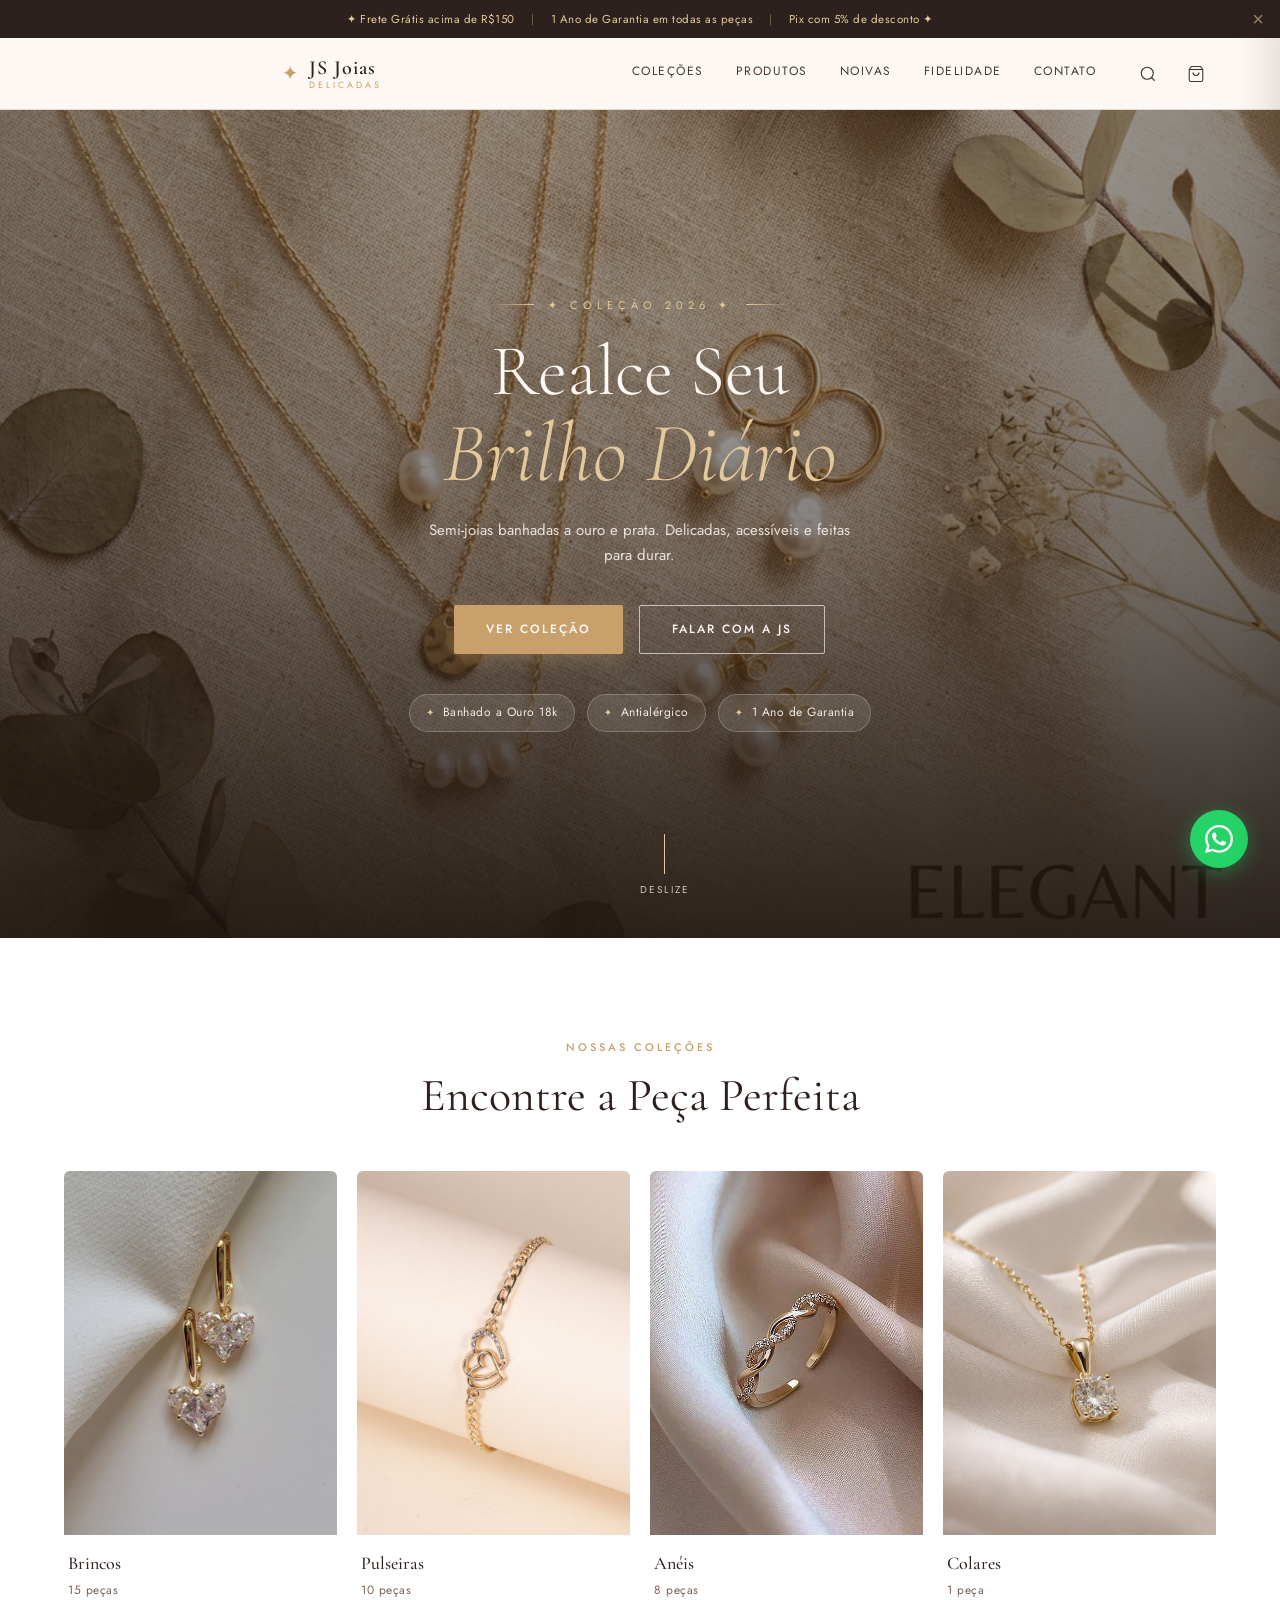
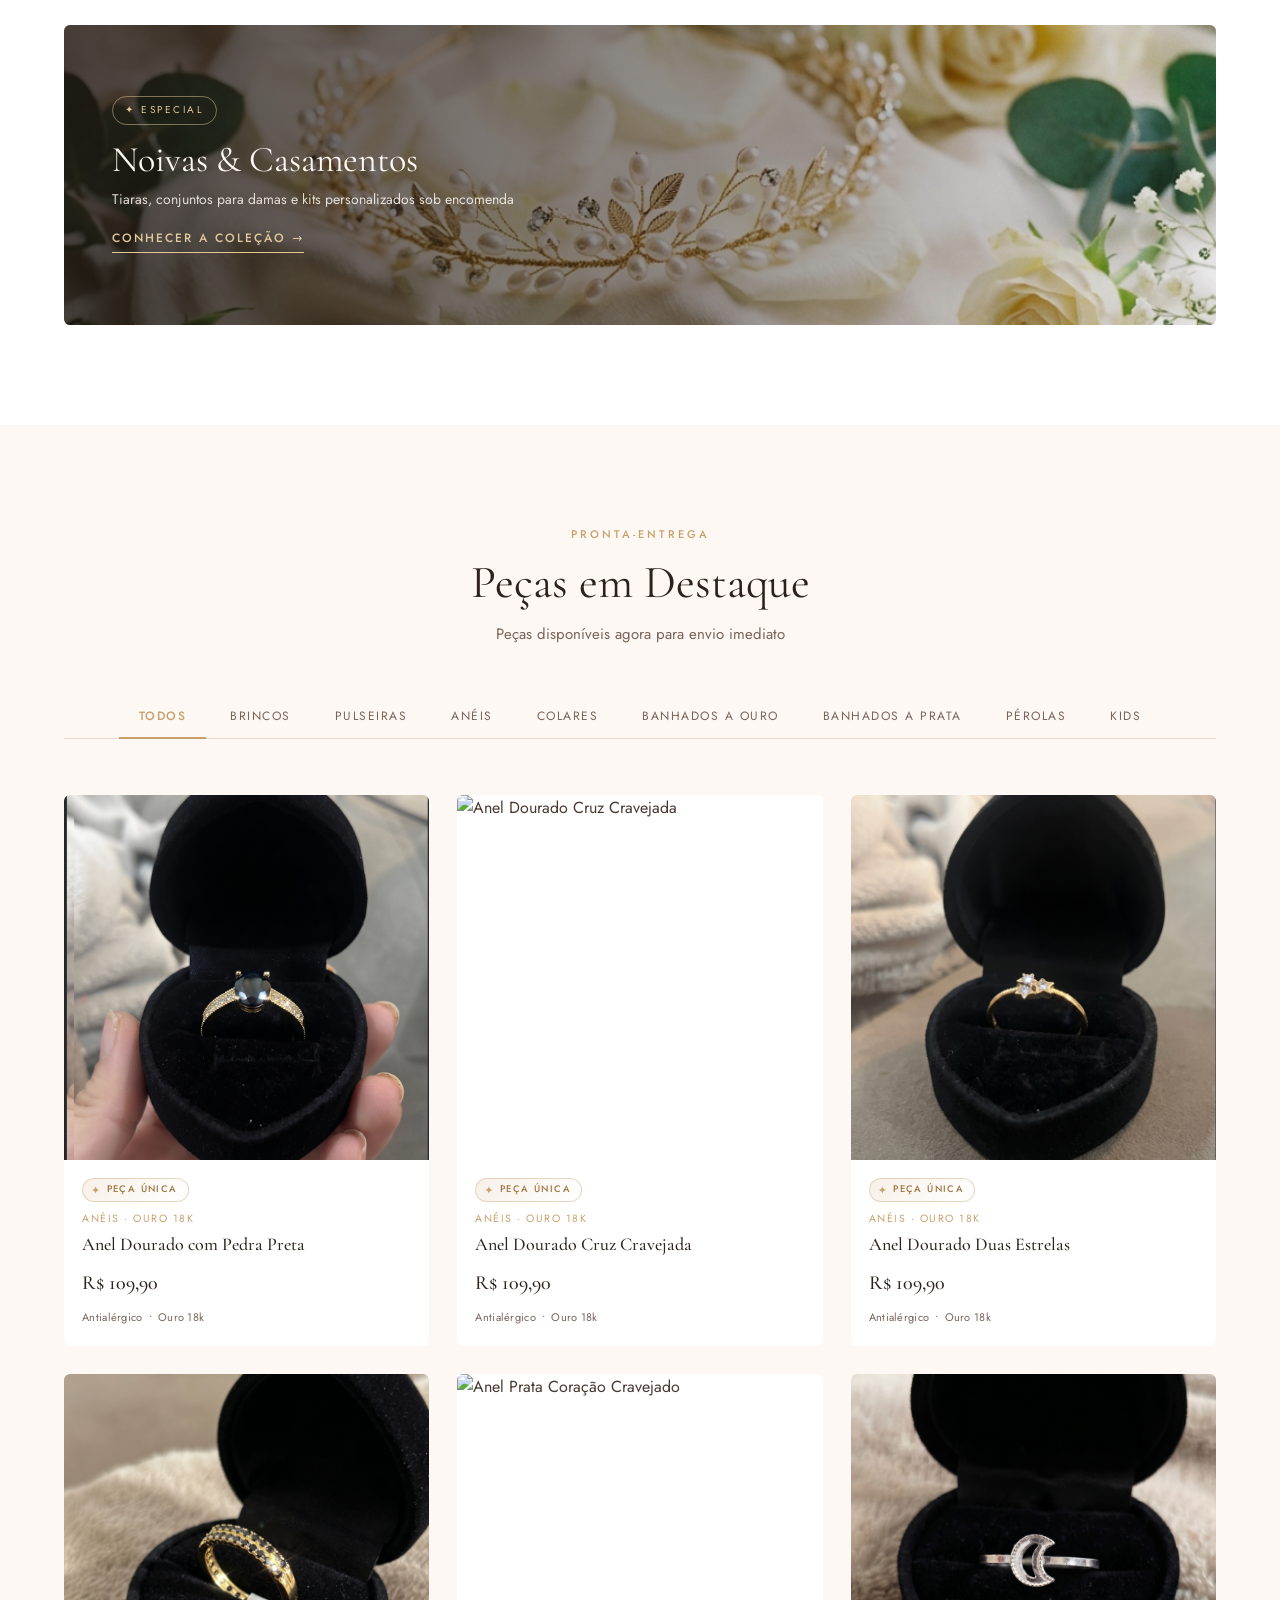
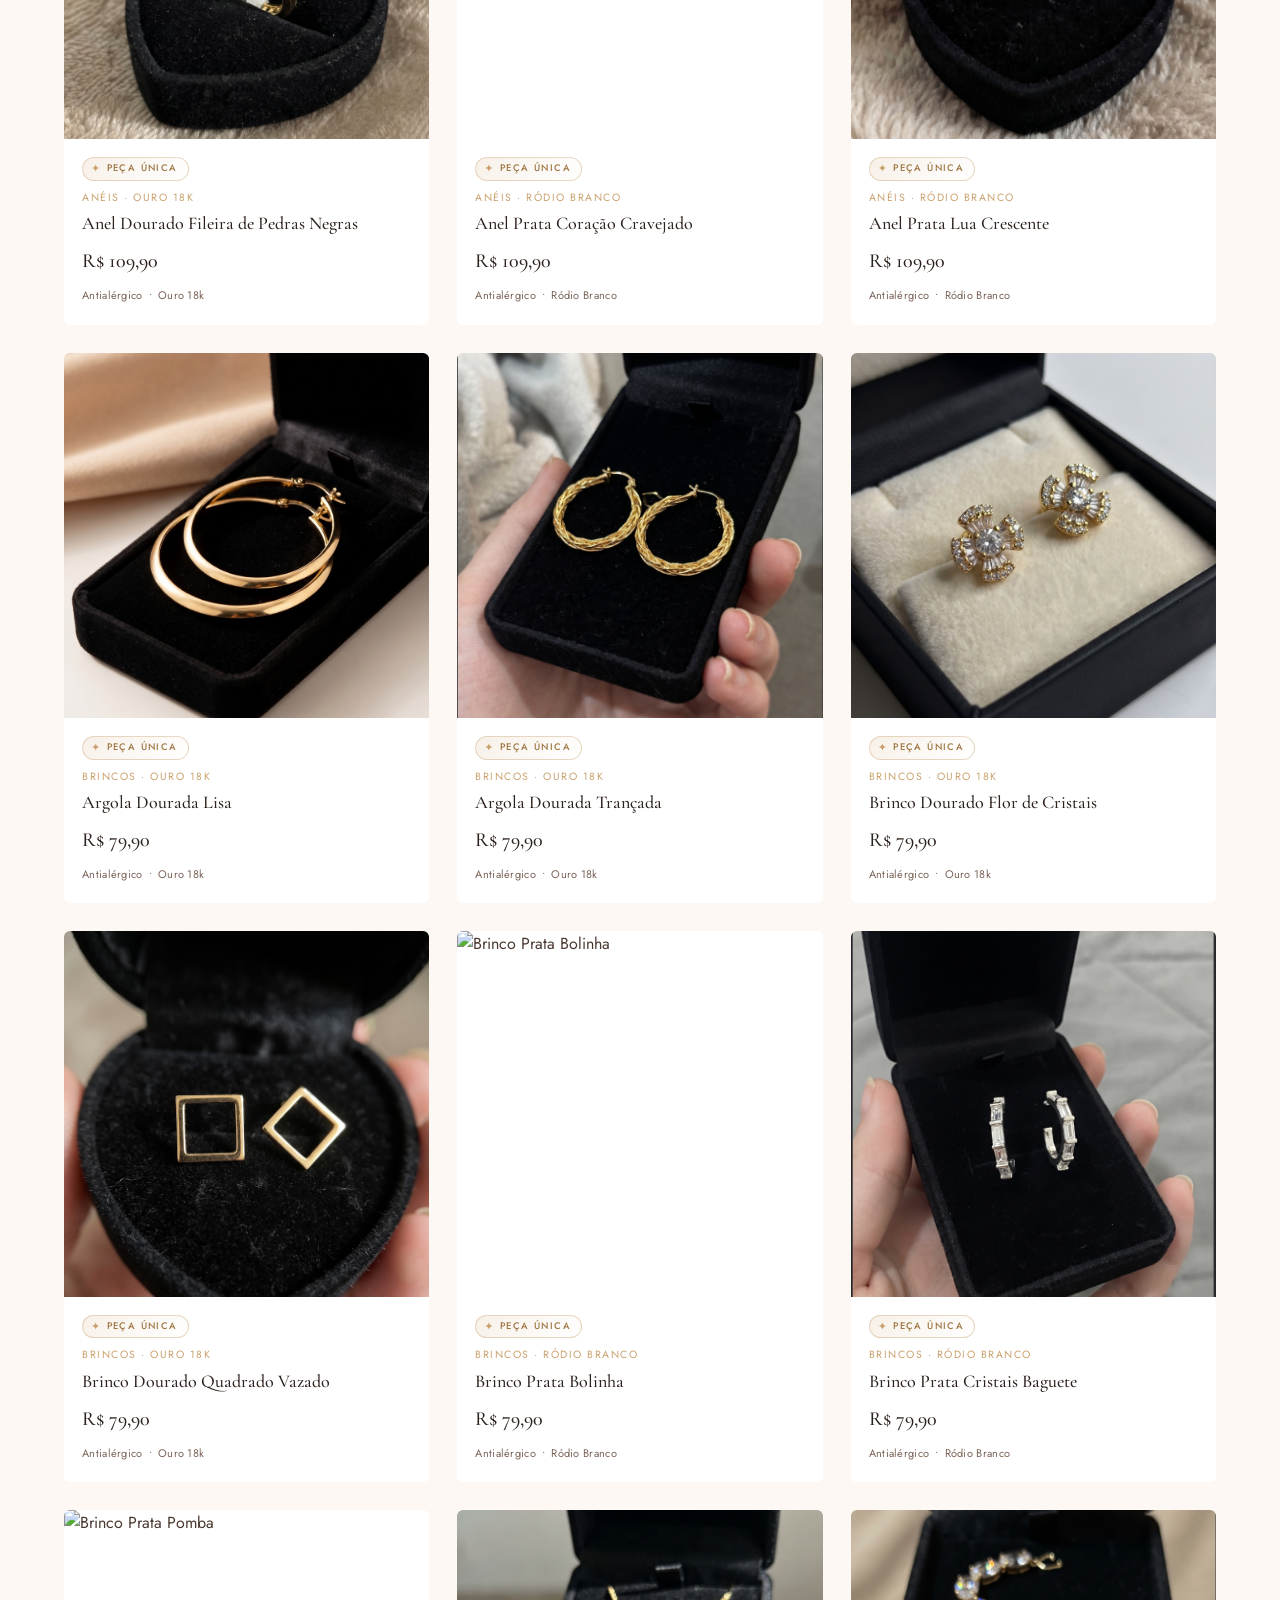
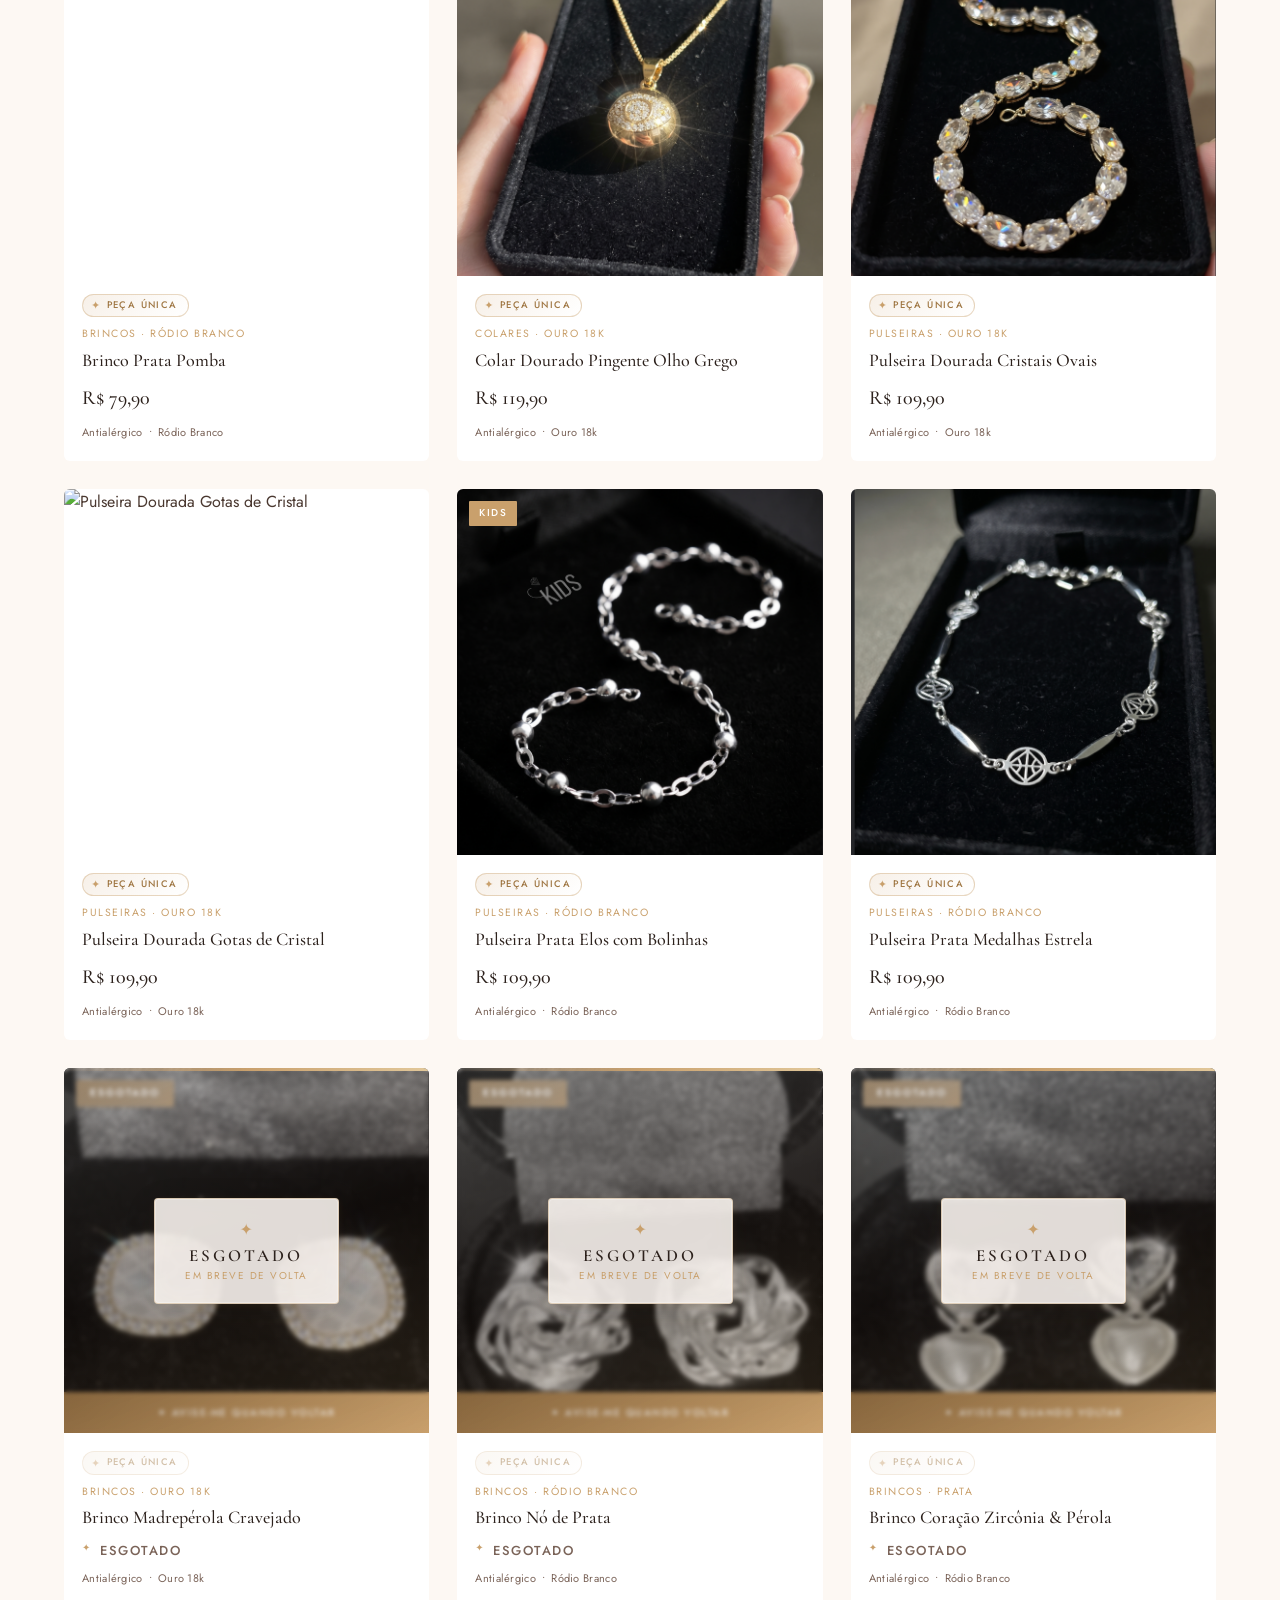
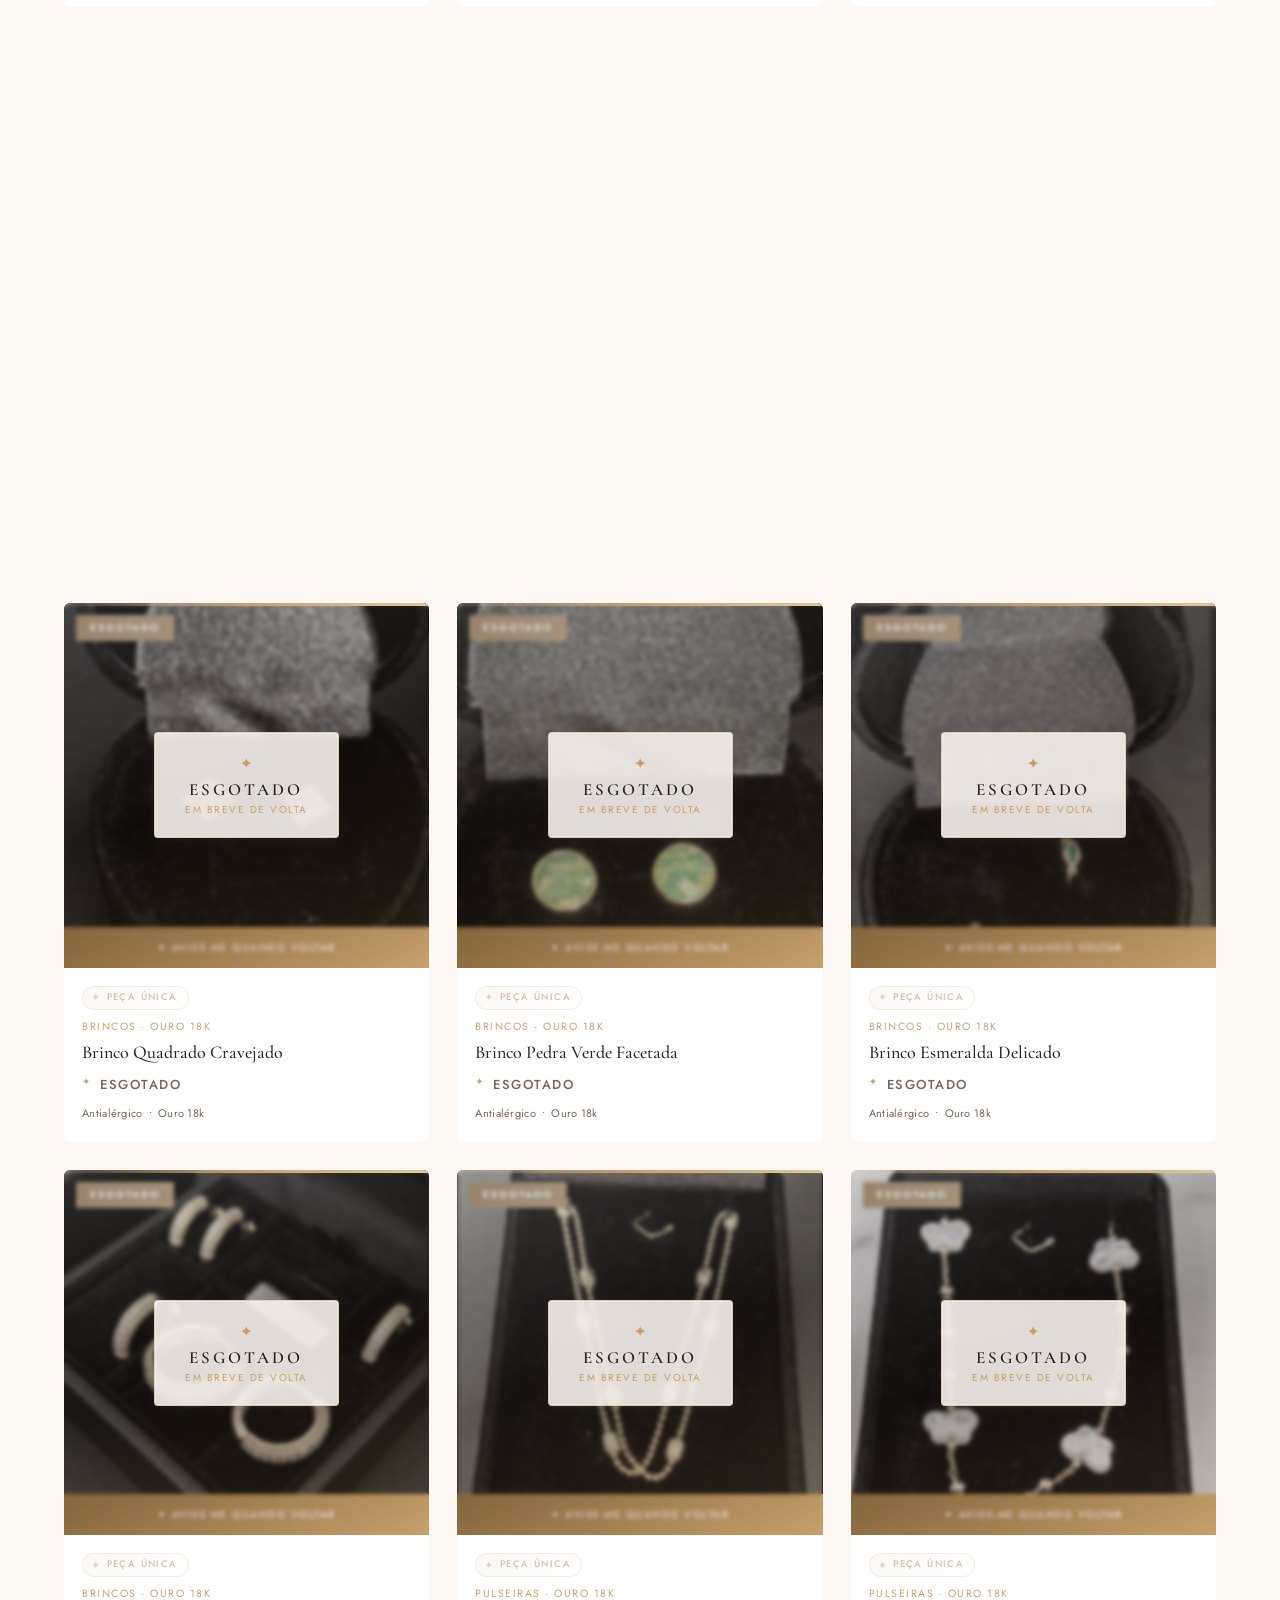
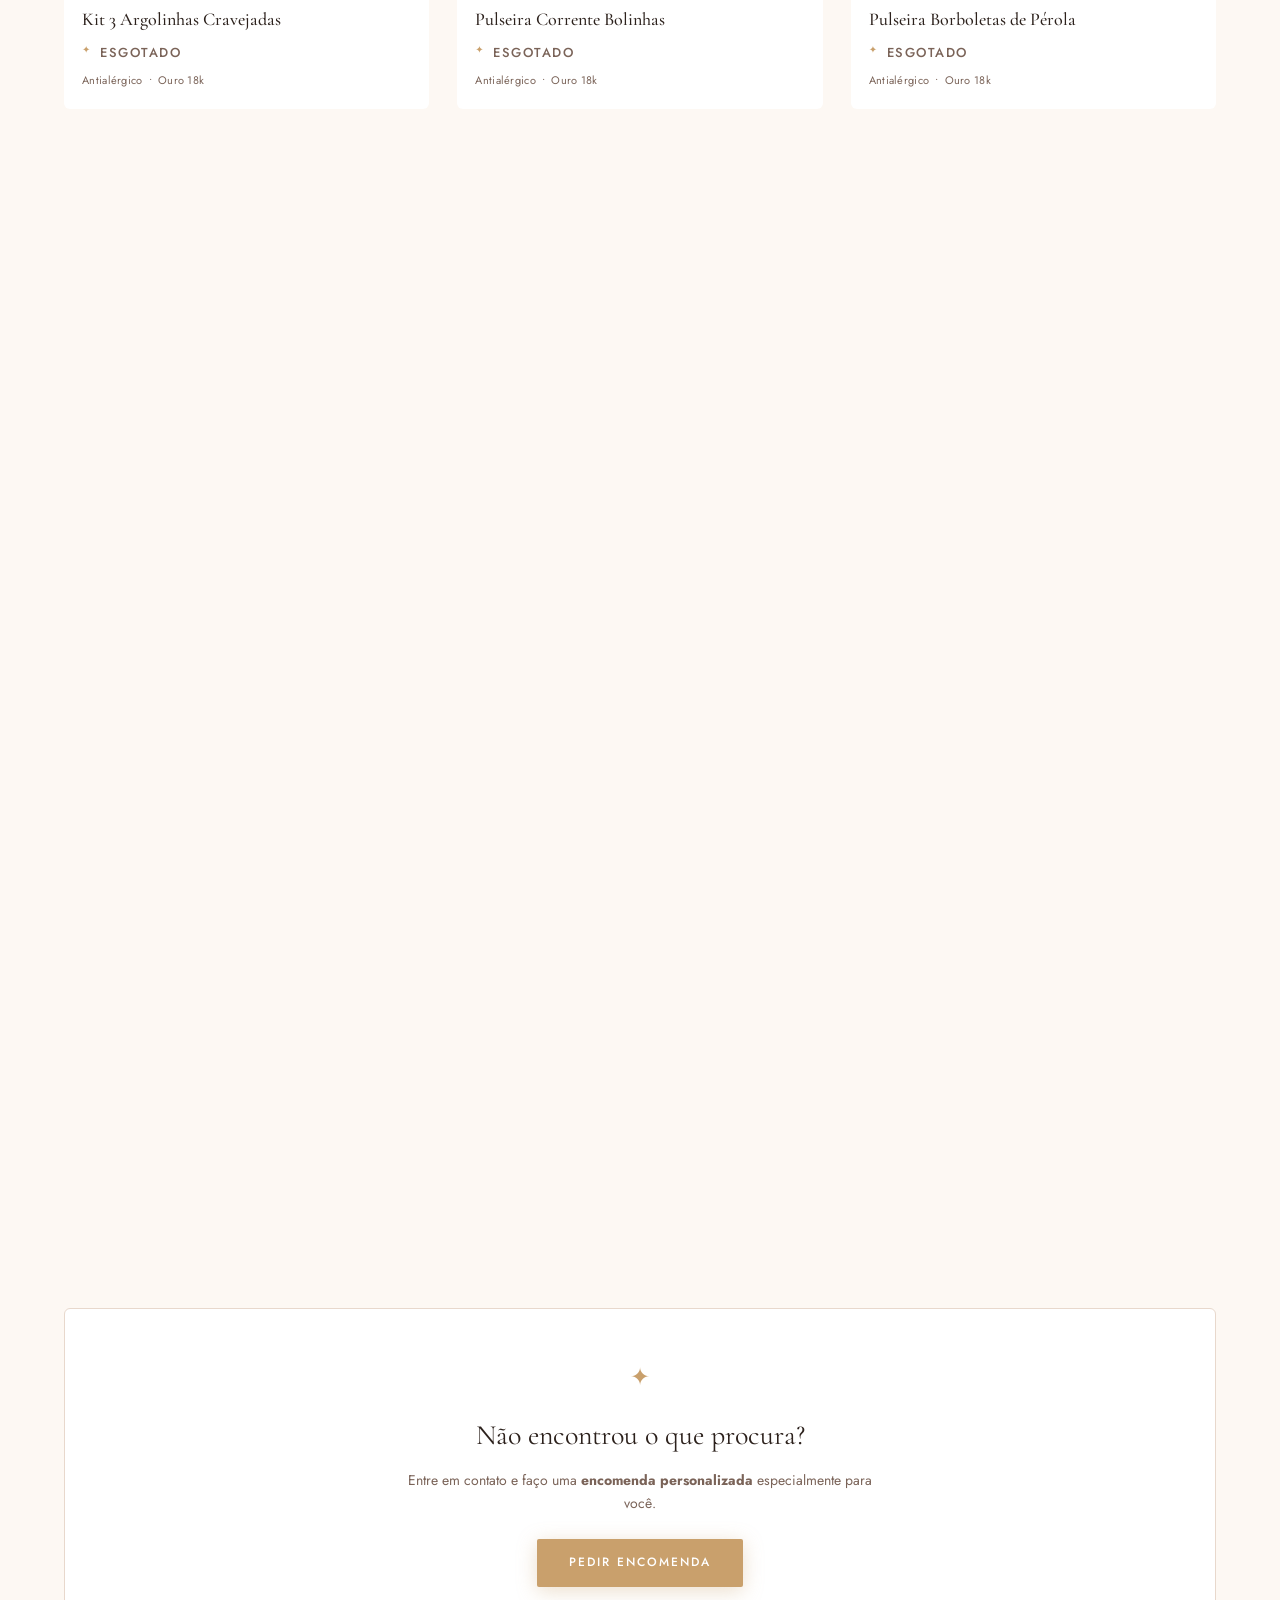
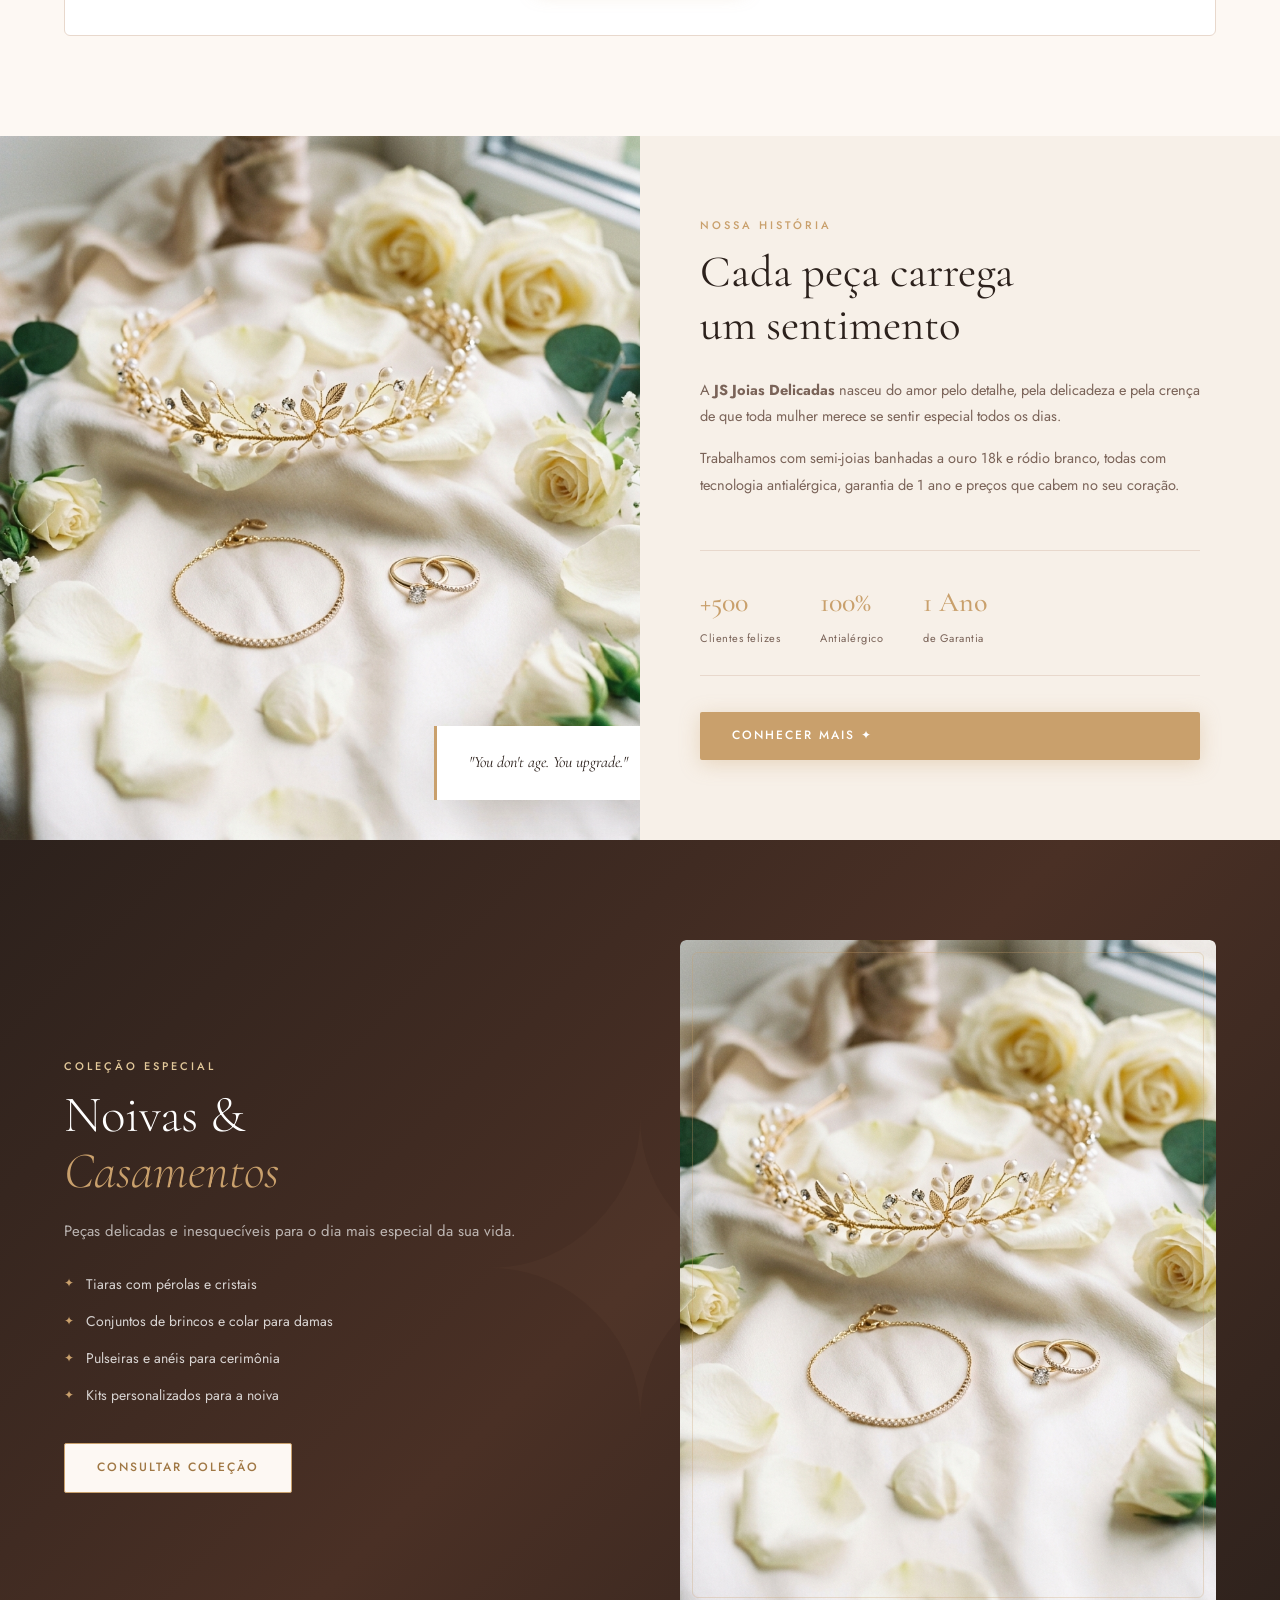
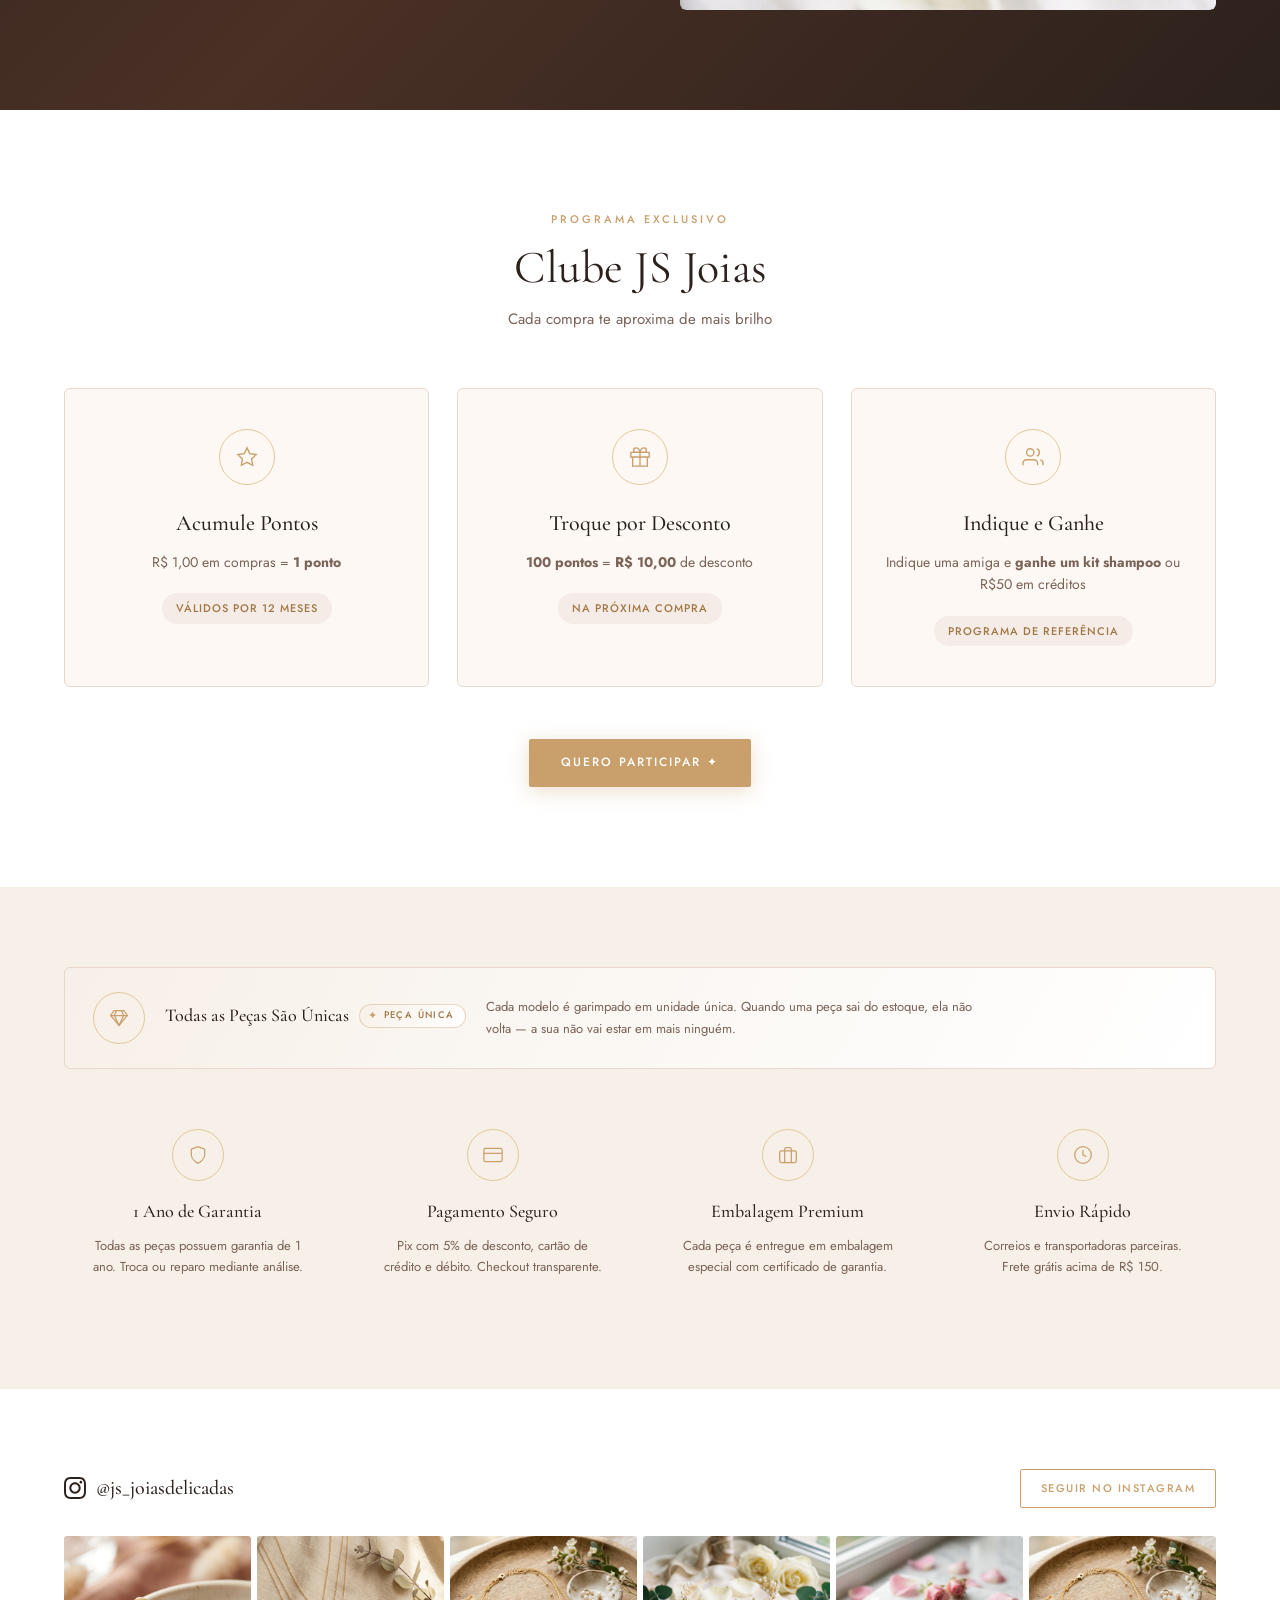
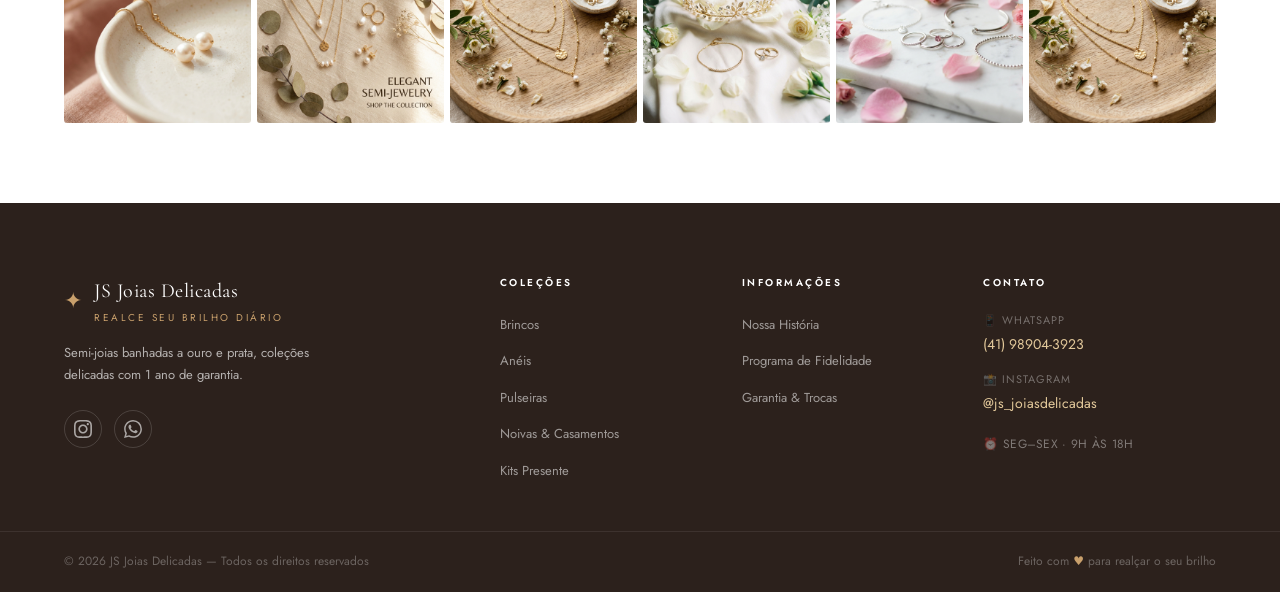
==== commit b2d18c84: "Aba Kids na vitrine: (kids) no nome do arquivo vira filtro e selo - gerar-catalogo.mjs reconhece (ki" ====
--- a/index.html
+++ b/index.html
@@ -170,6 +170,7 @@
                 <button class="filter-tab" data-filter="ouro" role="tab" id="tab-ouro">Banhados a Ouro</button>
                 <button class="filter-tab" data-filter="prata" role="tab" id="tab-prata">Banhados a Prata</button>
                 <button class="filter-tab" data-filter="perola" role="tab" id="tab-perola">Pérolas</button>
+                <button class="filter-tab" data-filter="kids" role="tab" id="tab-kids">Kids</button>
             </div>
             <div class="products-grid" id="productsGrid"></div>
             <div class="custom-order-cta">
--- a/style.css
+++ b/style.css
@@ -2659,7 +2659,7 @@
 
 .admin-stats {
   display: grid;
-  grid-template-columns: repeat(4, 1fr);
+  grid-template-columns: repeat(auto-fit, minmax(170px, 1fr));
   gap: 16px;
   margin-bottom: 36px;
 }
@@ -2706,6 +2706,30 @@
 .admin-table tr:hover { background: var(--cream); }
 .admin-table tr.row-hidden { opacity: 0.45; }
 .admin-table tr.row-hidden td:first-child { filter: grayscale(0.8); }
+.admin-table tr.row-soldout td:first-child img { filter: grayscale(0.65); }
+.admin-table tr.row-soldout .cell-tag::after {
+  content: ' · esgotada';
+  color: var(--gold-dark);
+  font-weight: 600;
+}
+
+.admin-orphans {
+  display: flex;
+  align-items: center;
+  flex-wrap: wrap;
+  gap: 10px;
+  margin: 0 0 18px;
+  padding: 14px 18px;
+  border: 1px solid var(--gold);
+  border-left-width: 3px;
+  border-radius: var(--radius);
+  background: var(--rose-light);
+  font-size: 13px;
+  line-height: 1.5;
+  color: var(--text);
+}
+.admin-orphans strong { color: var(--gold-dark); }
+.admin-orphans .btn { cursor: pointer; margin-left: auto; }
 
 .cell-piece { display: flex; align-items: center; gap: 10px; }
 .cell-piece img {
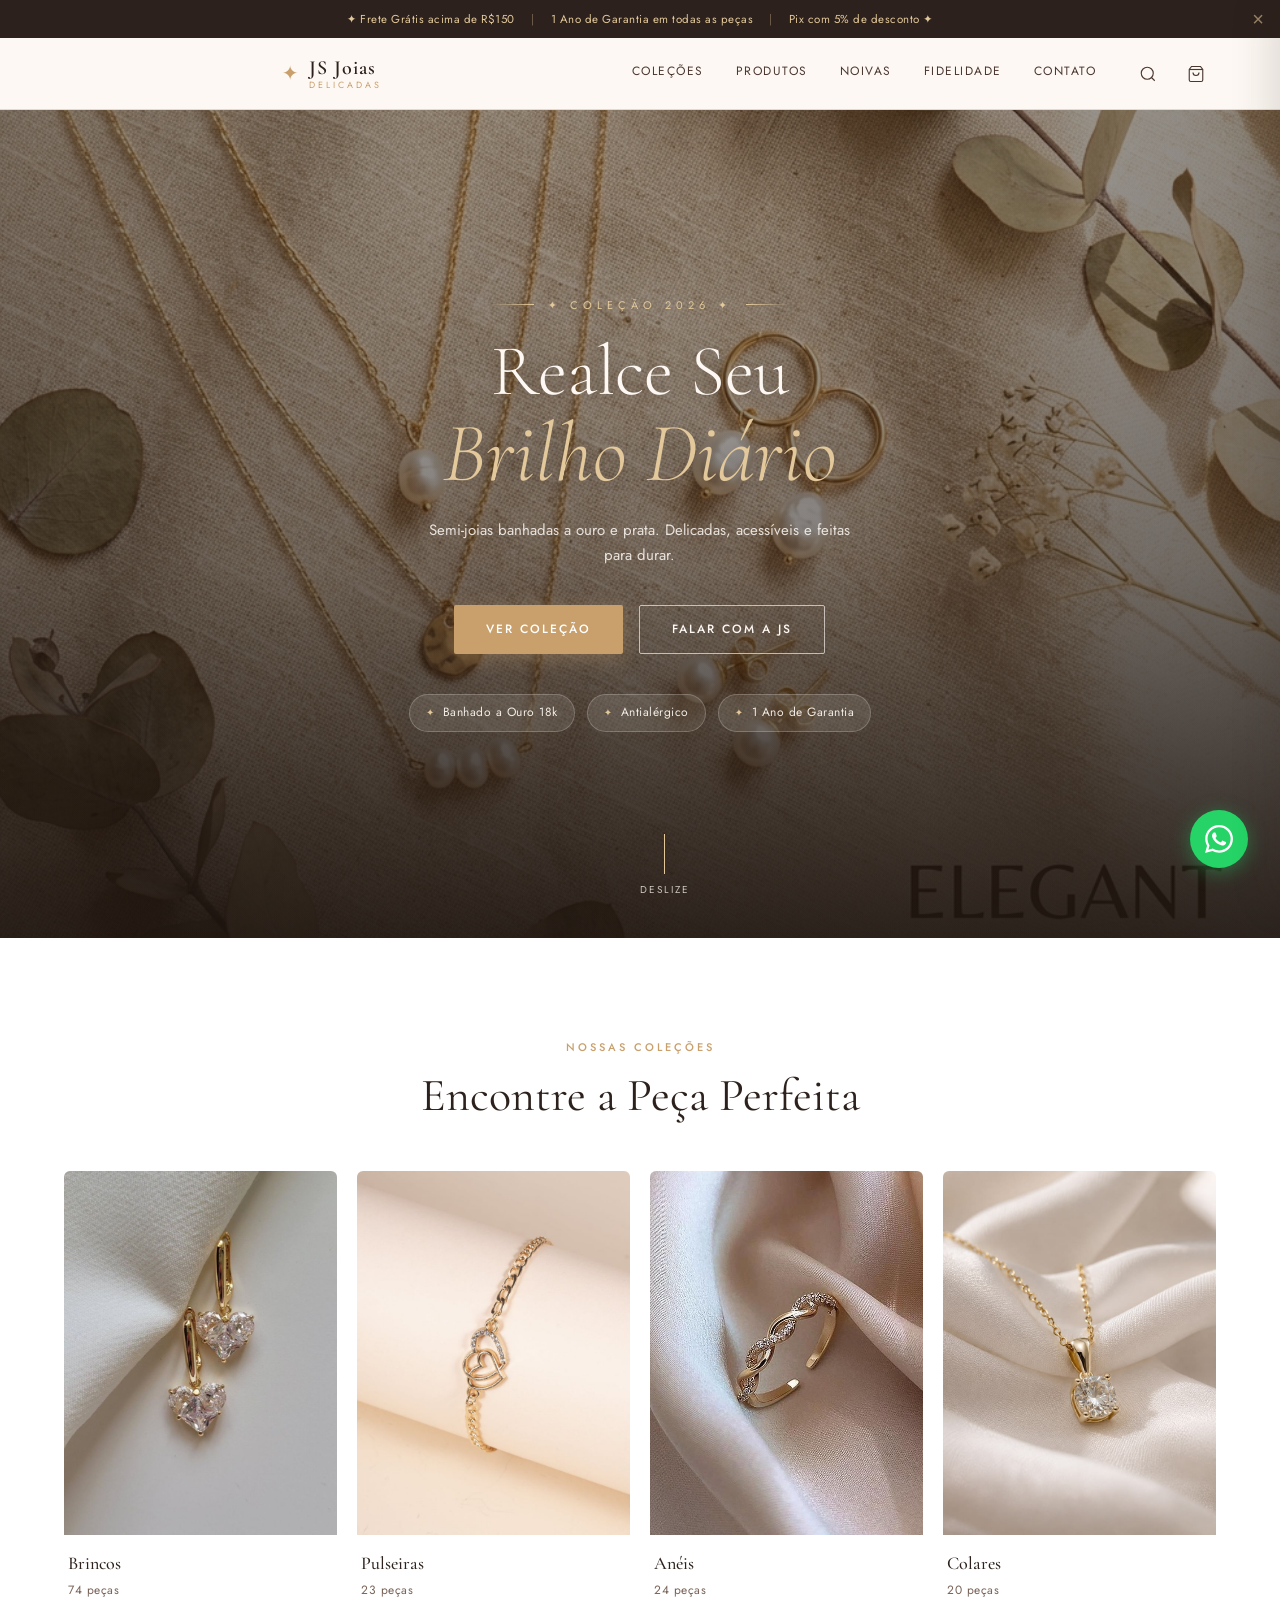
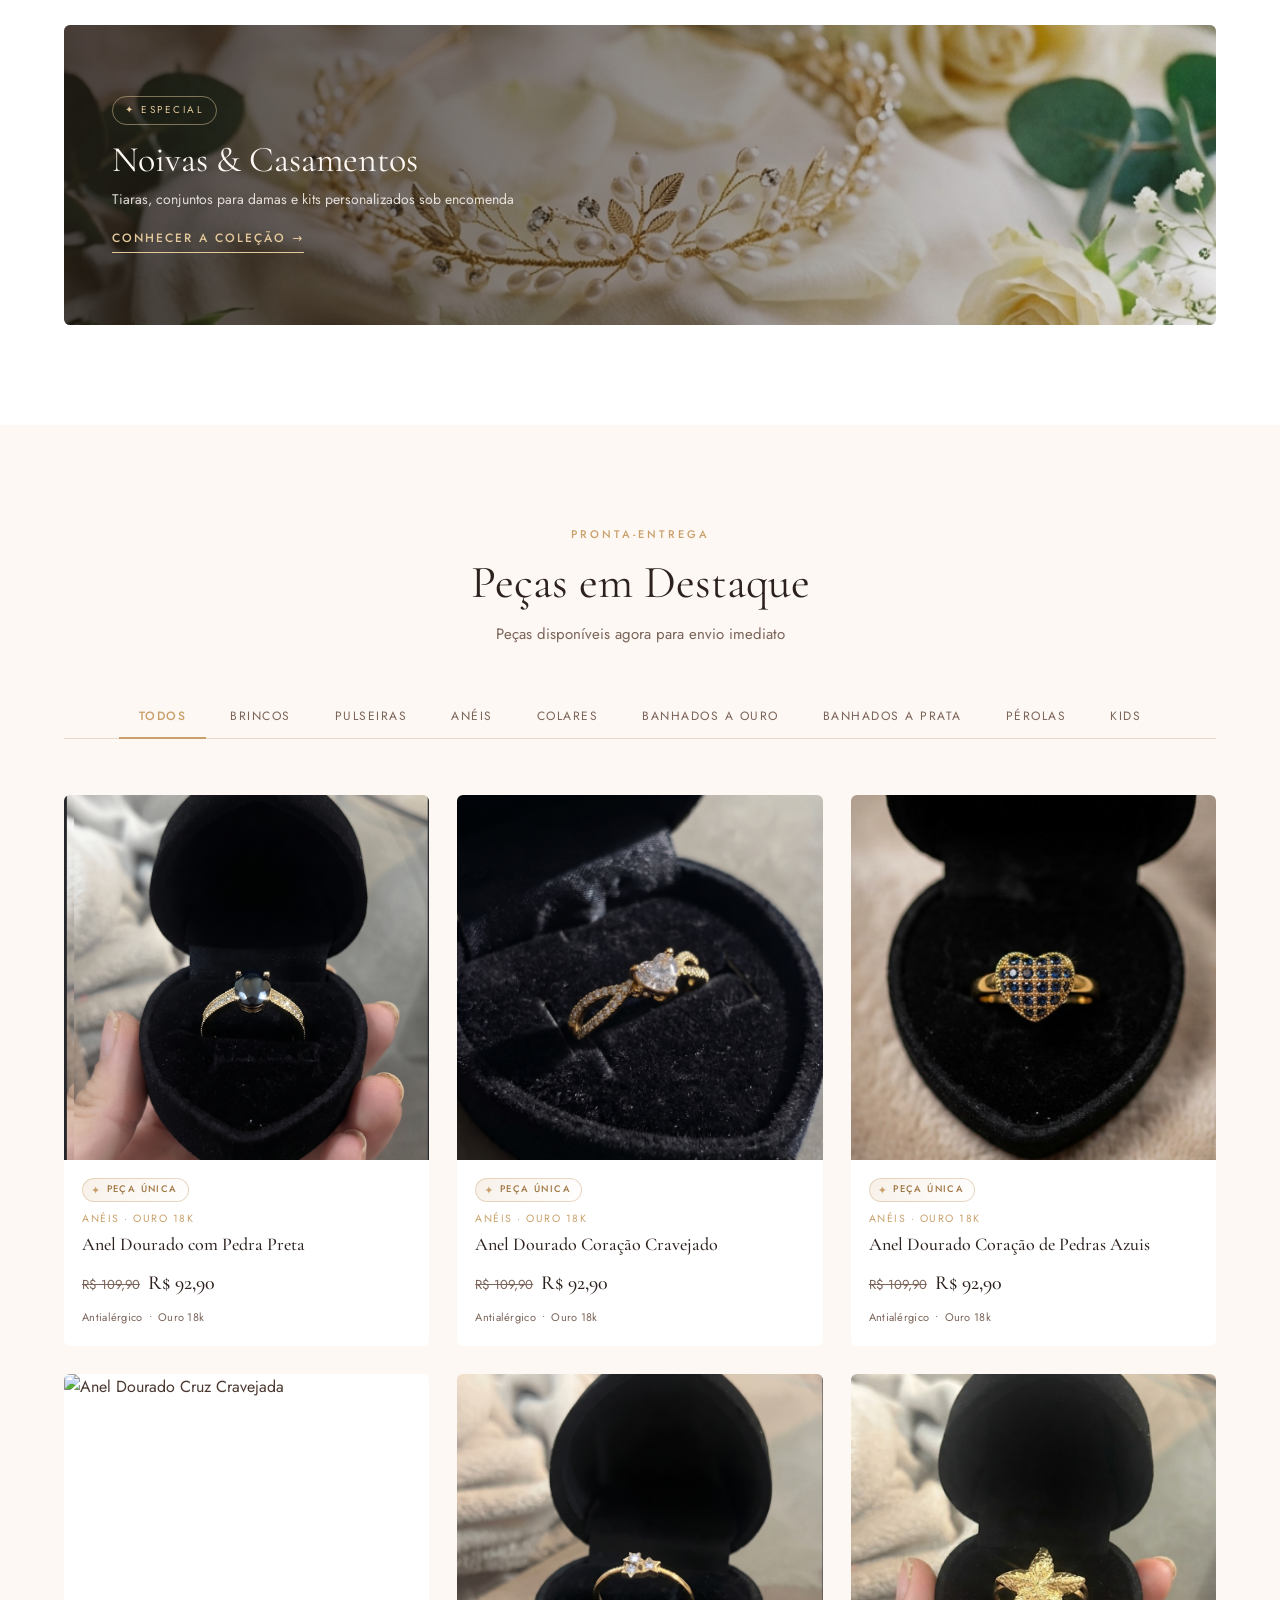
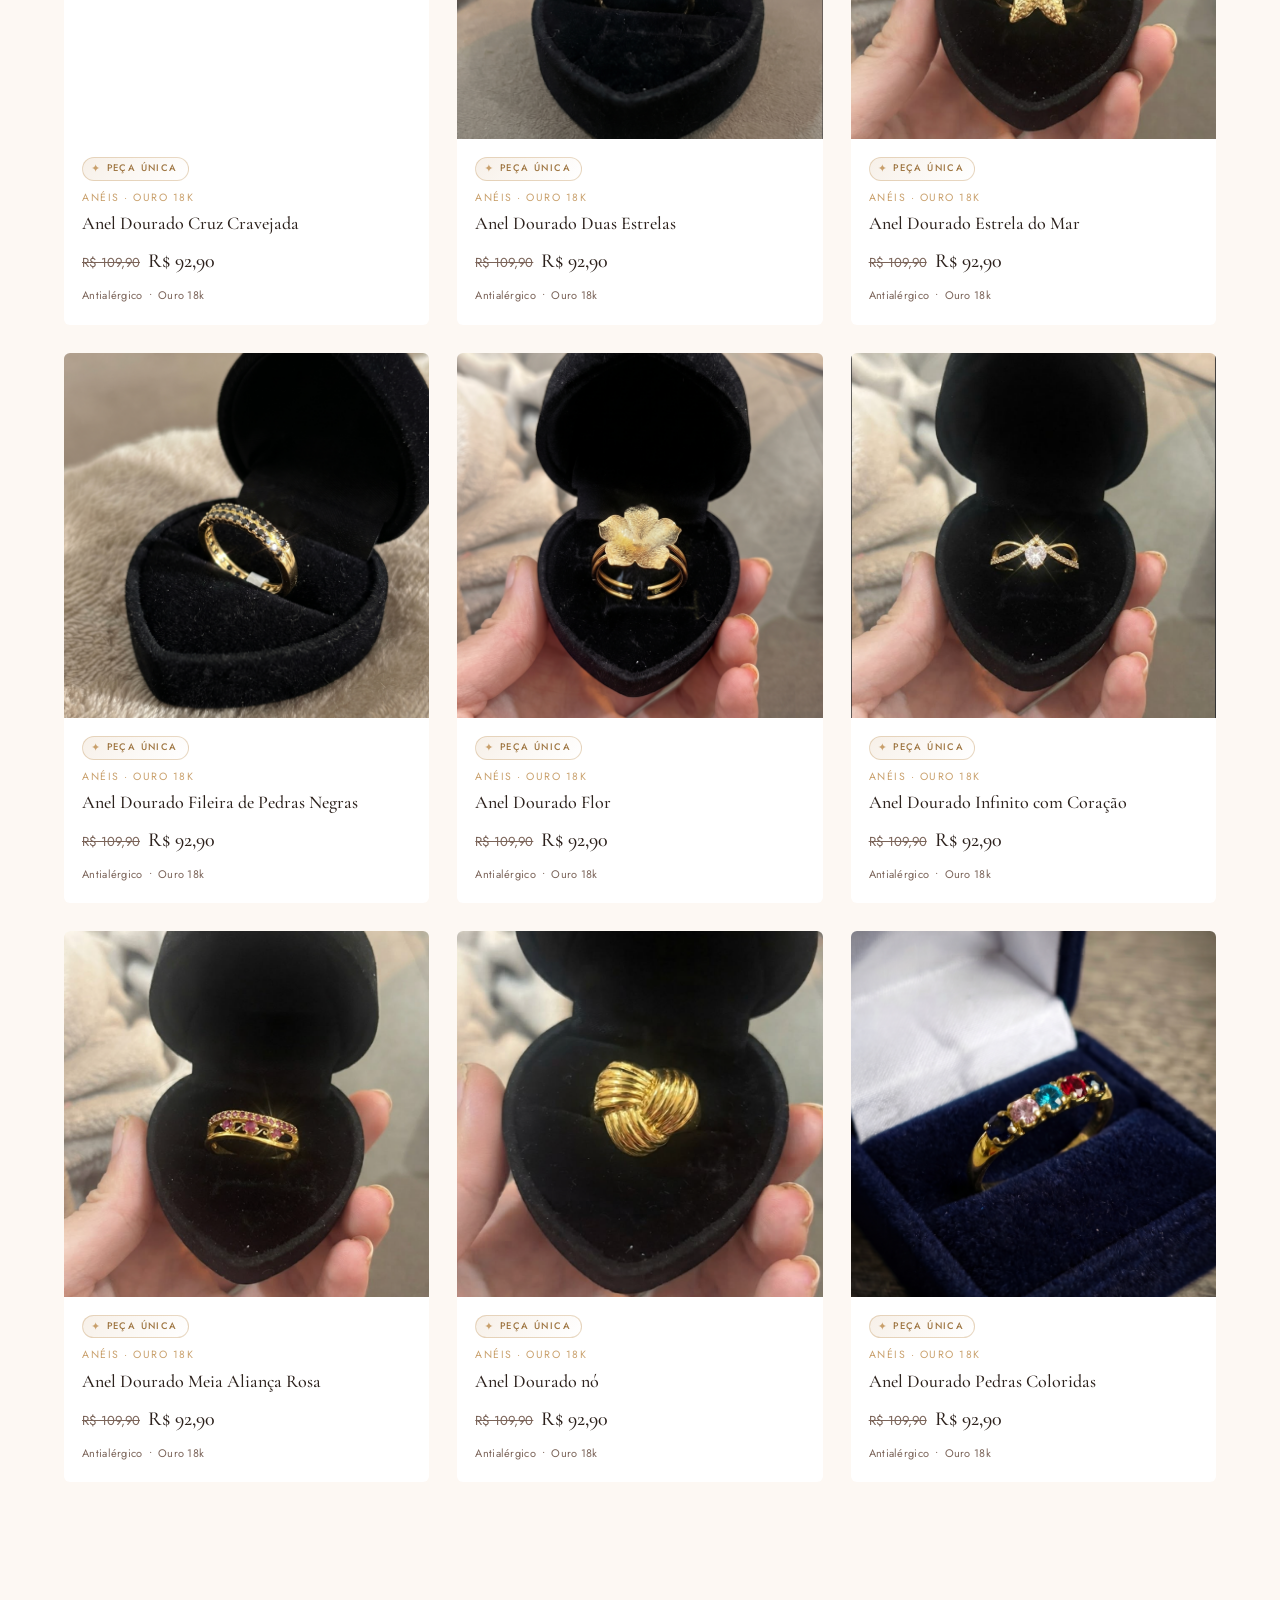
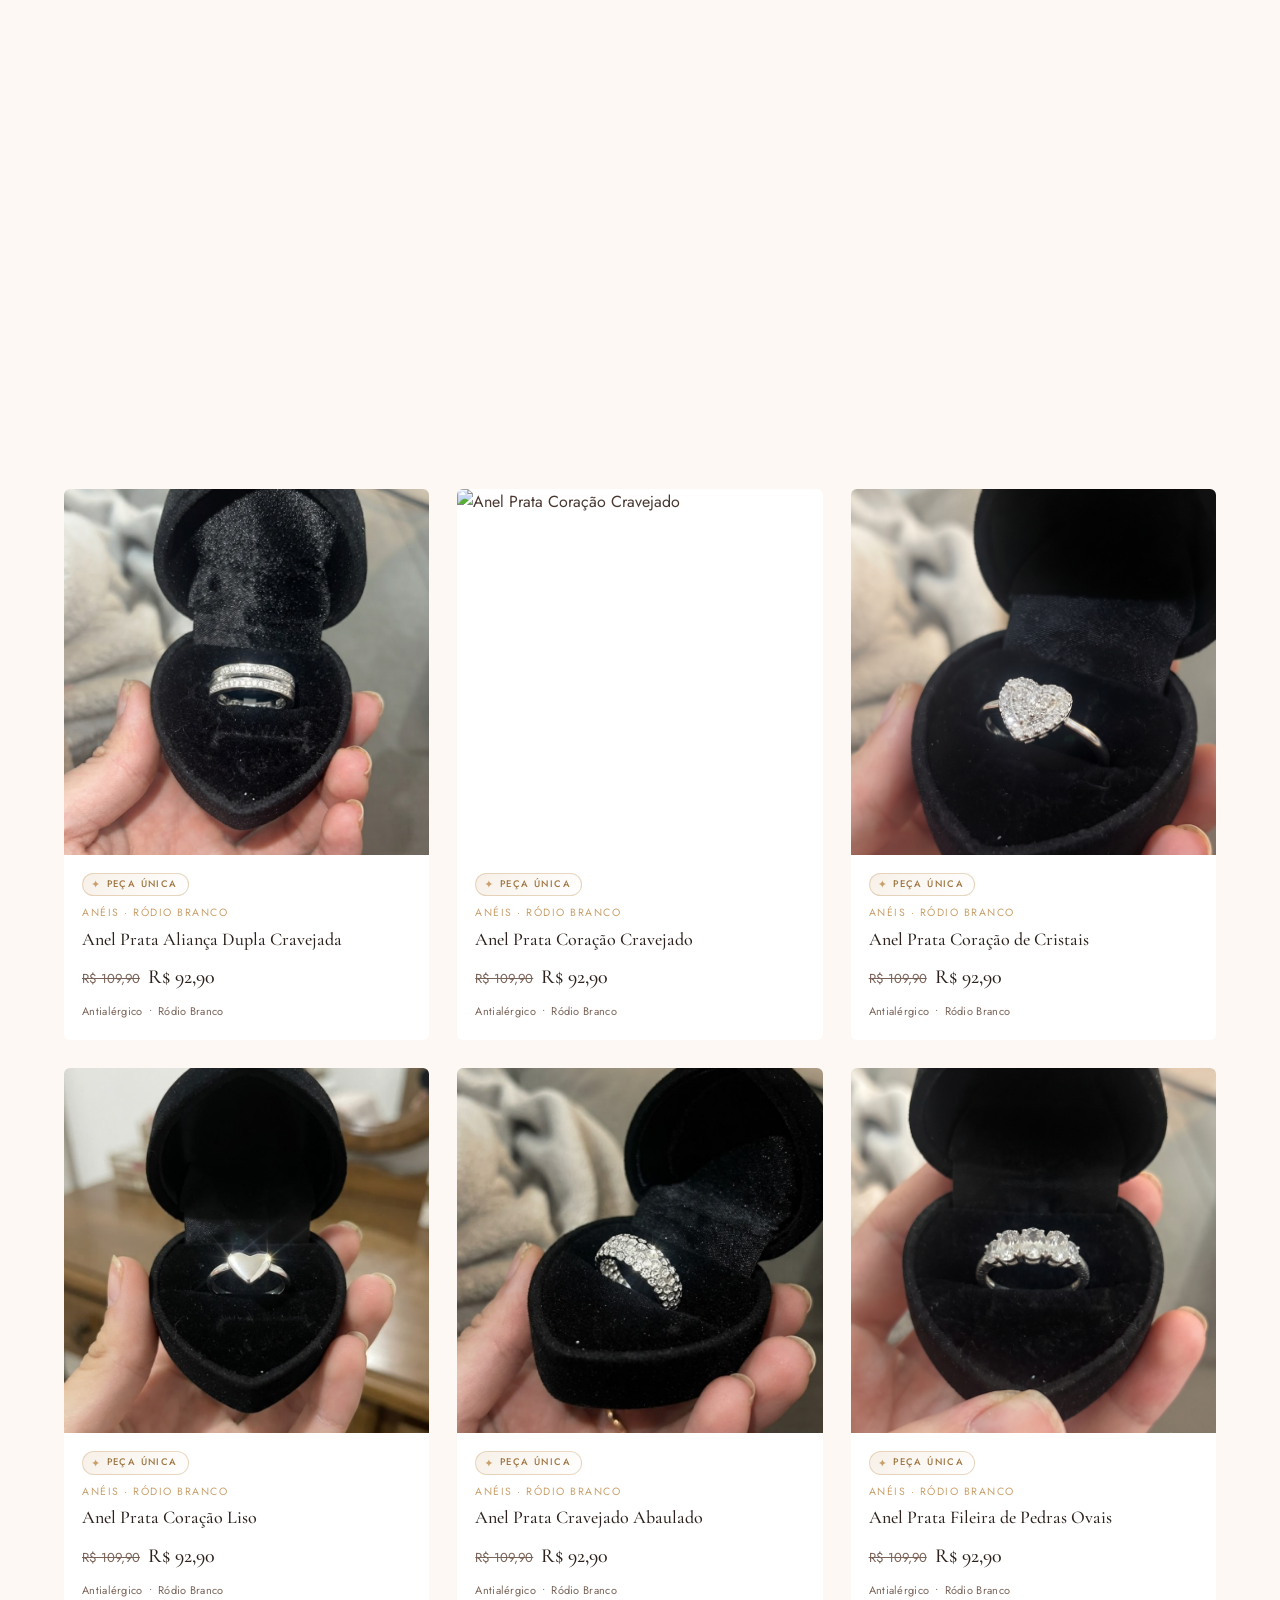
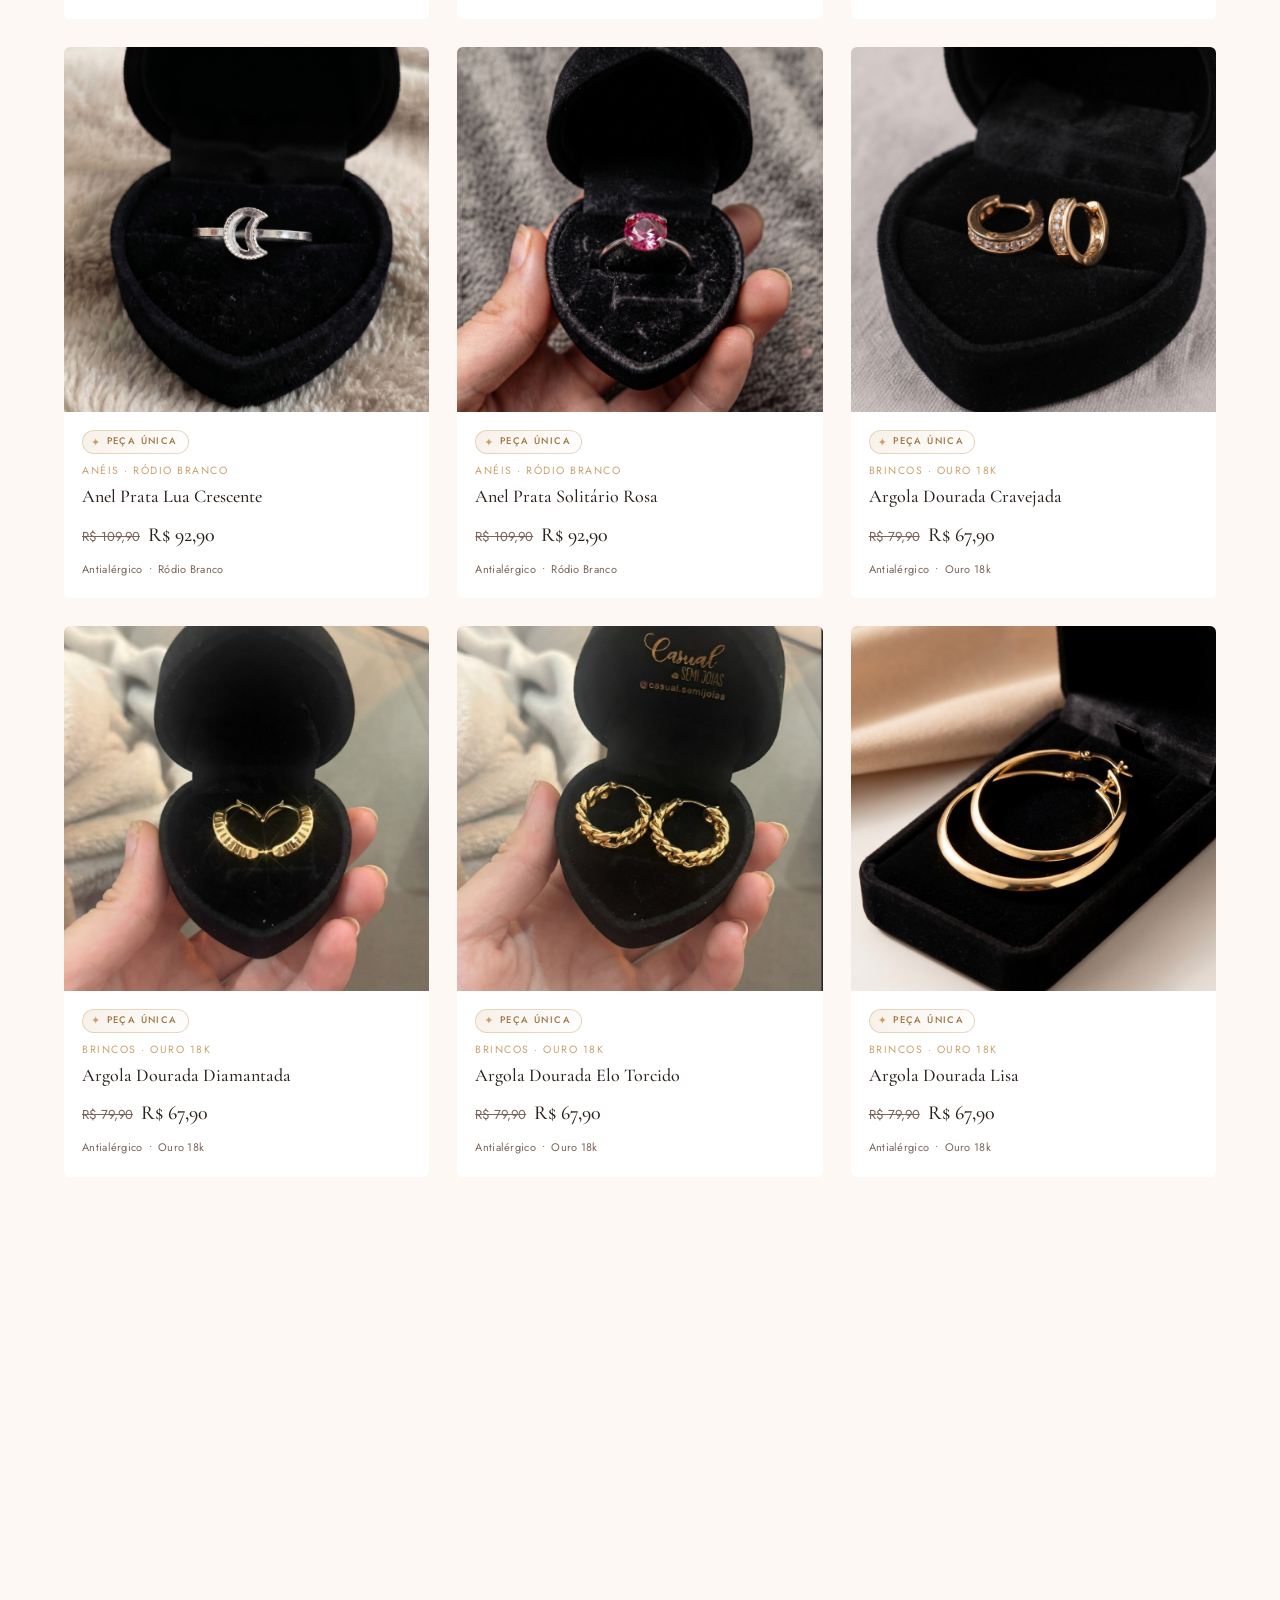
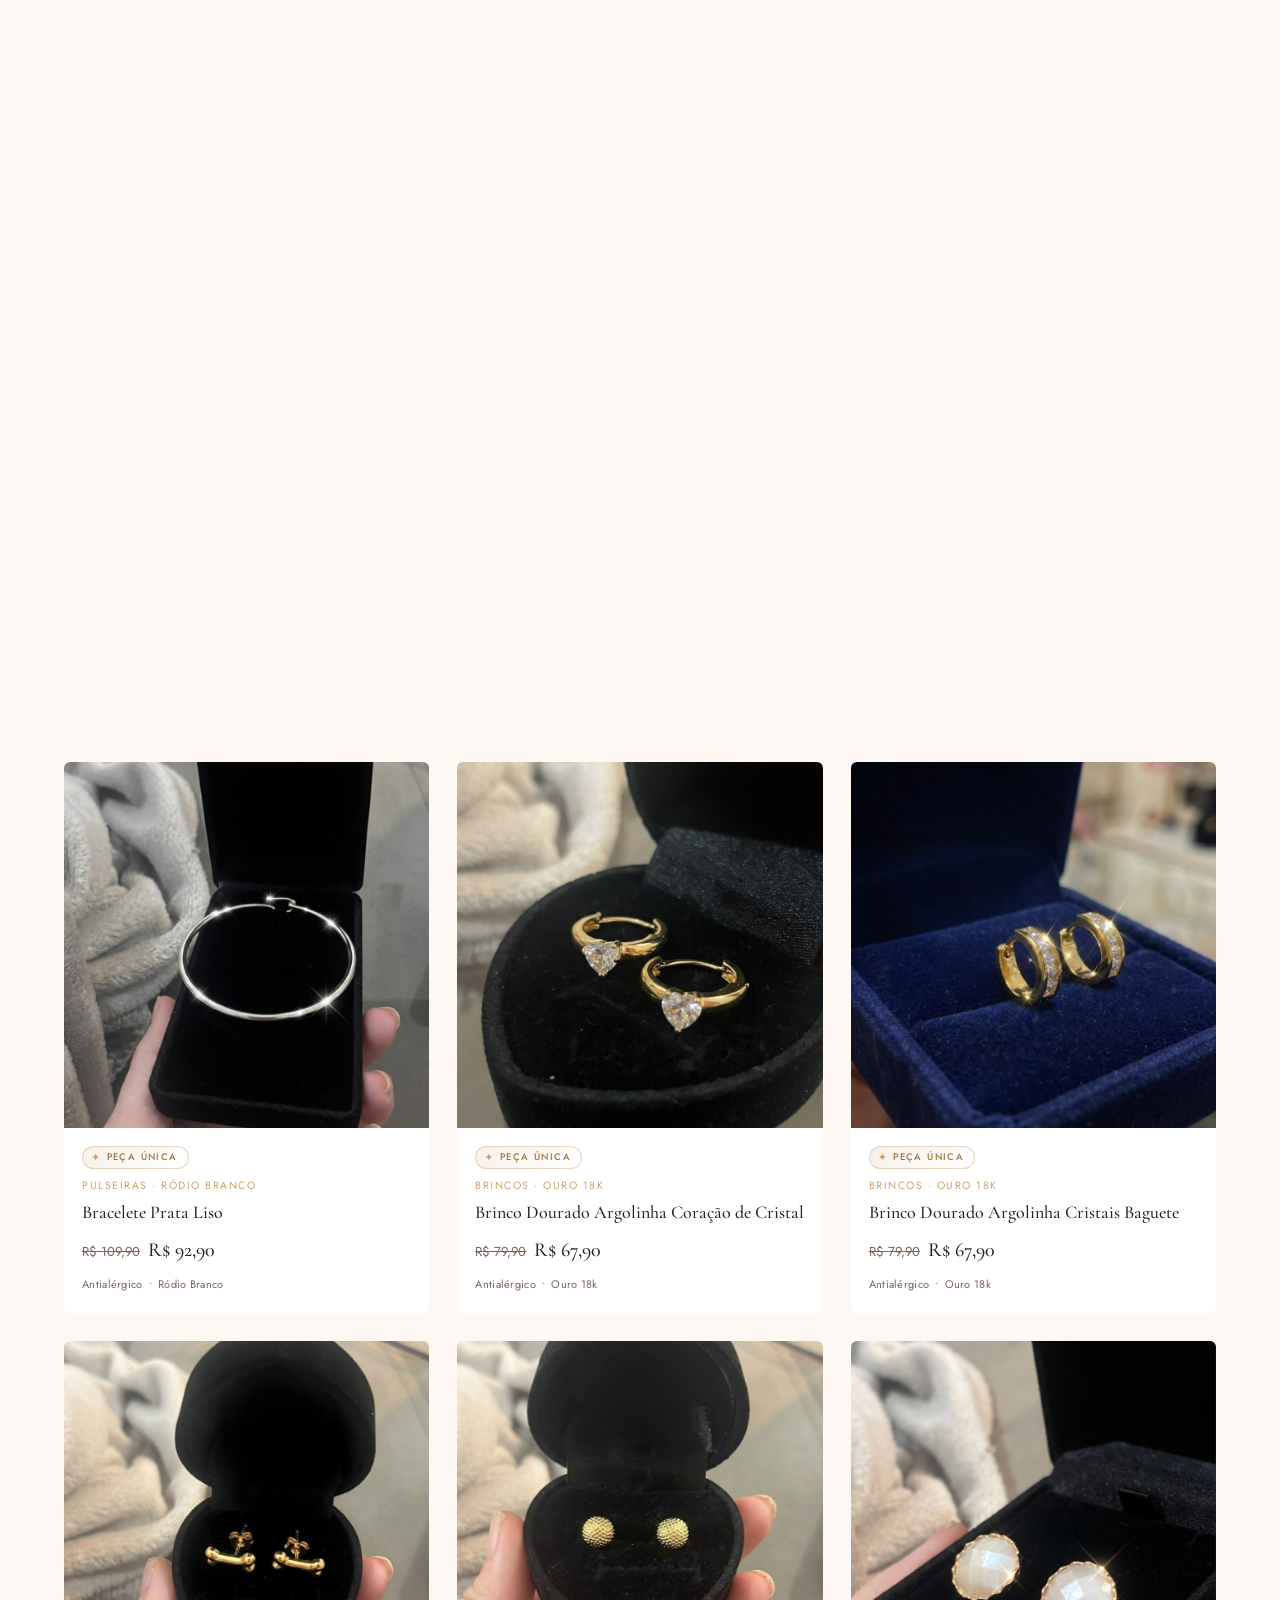
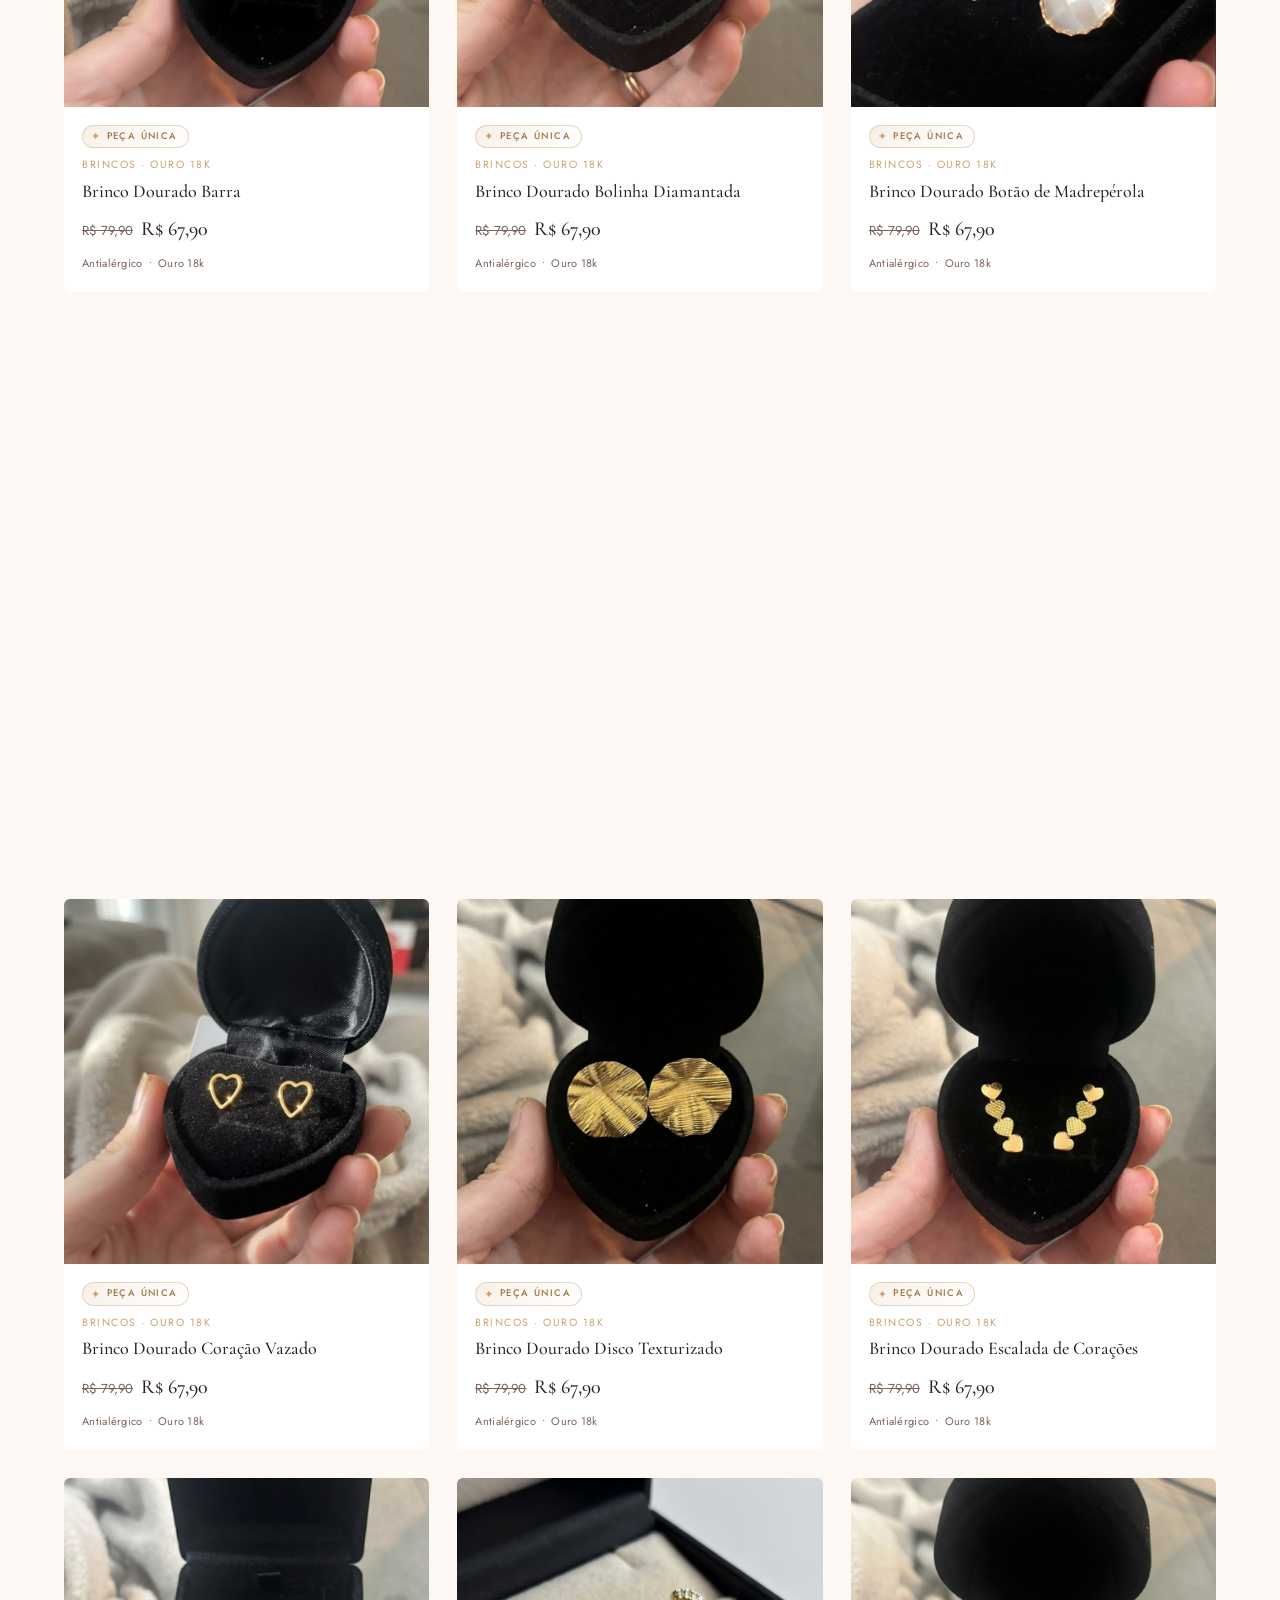
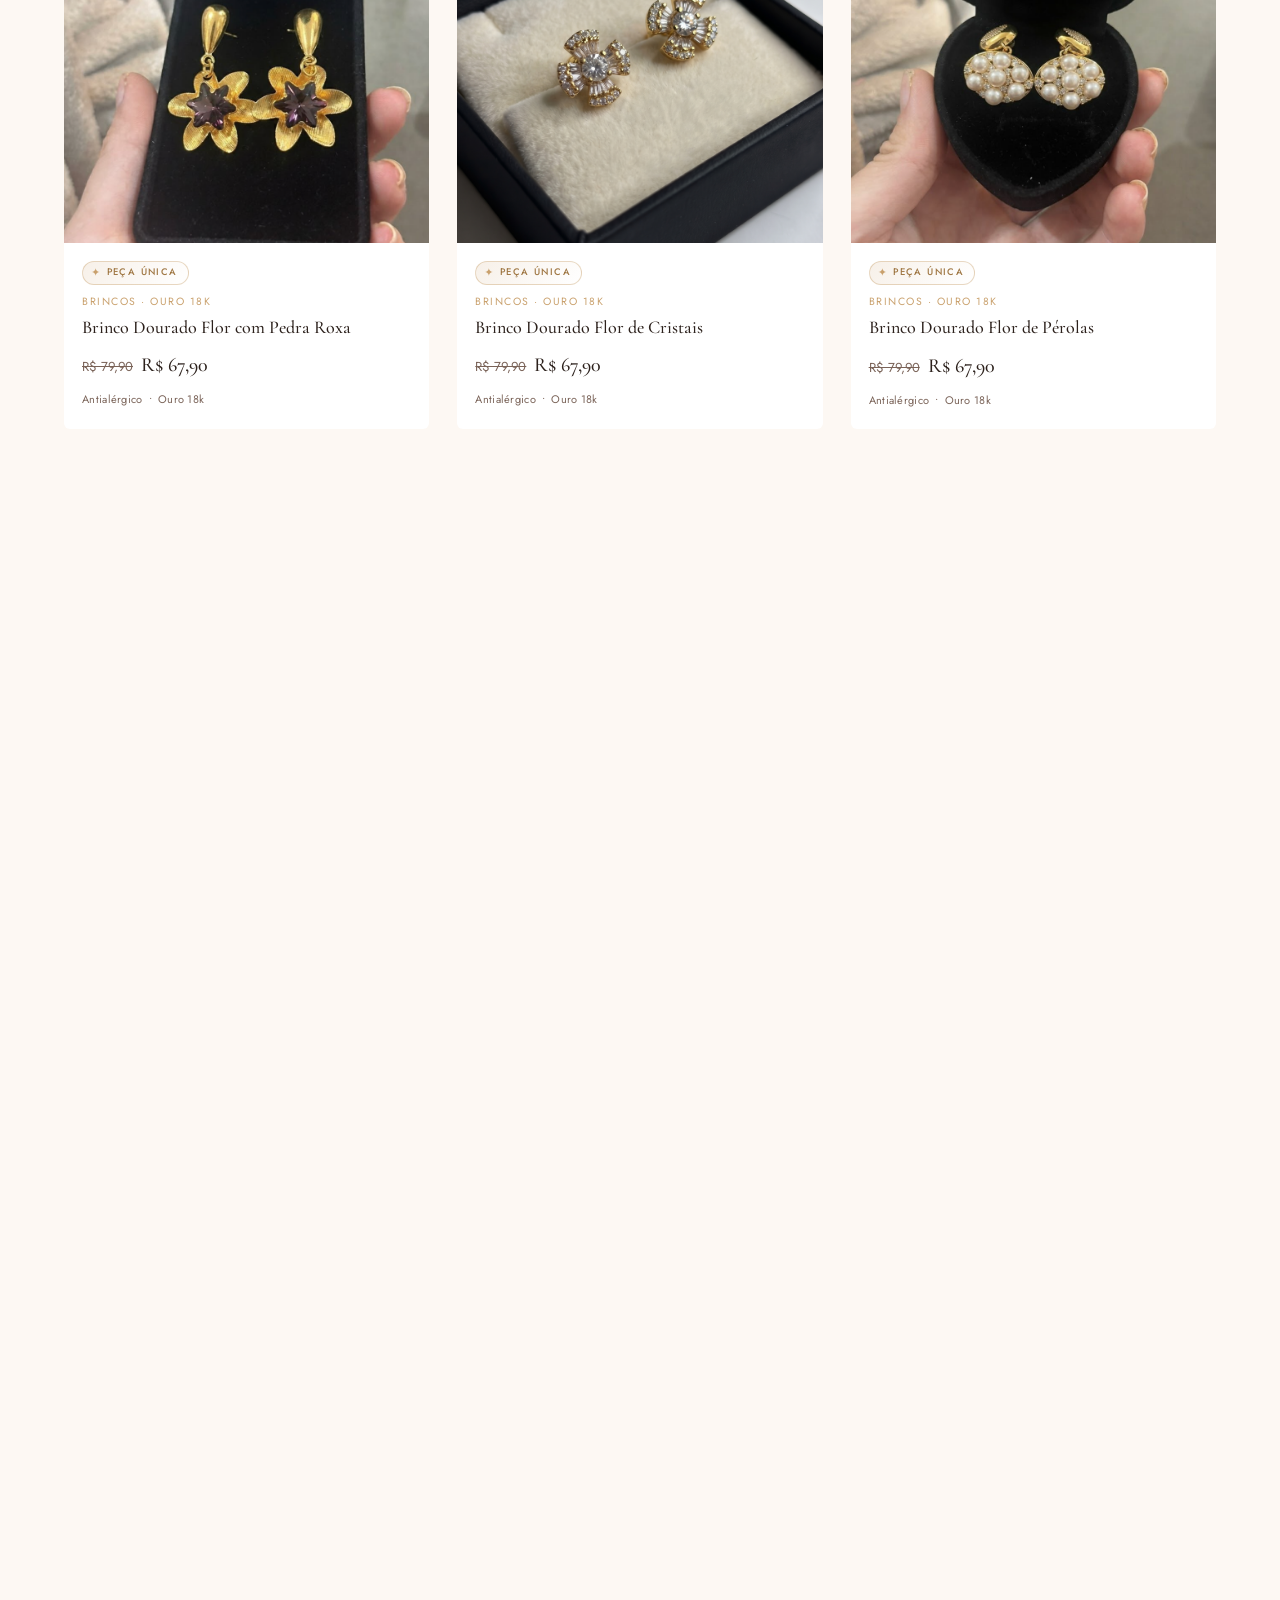
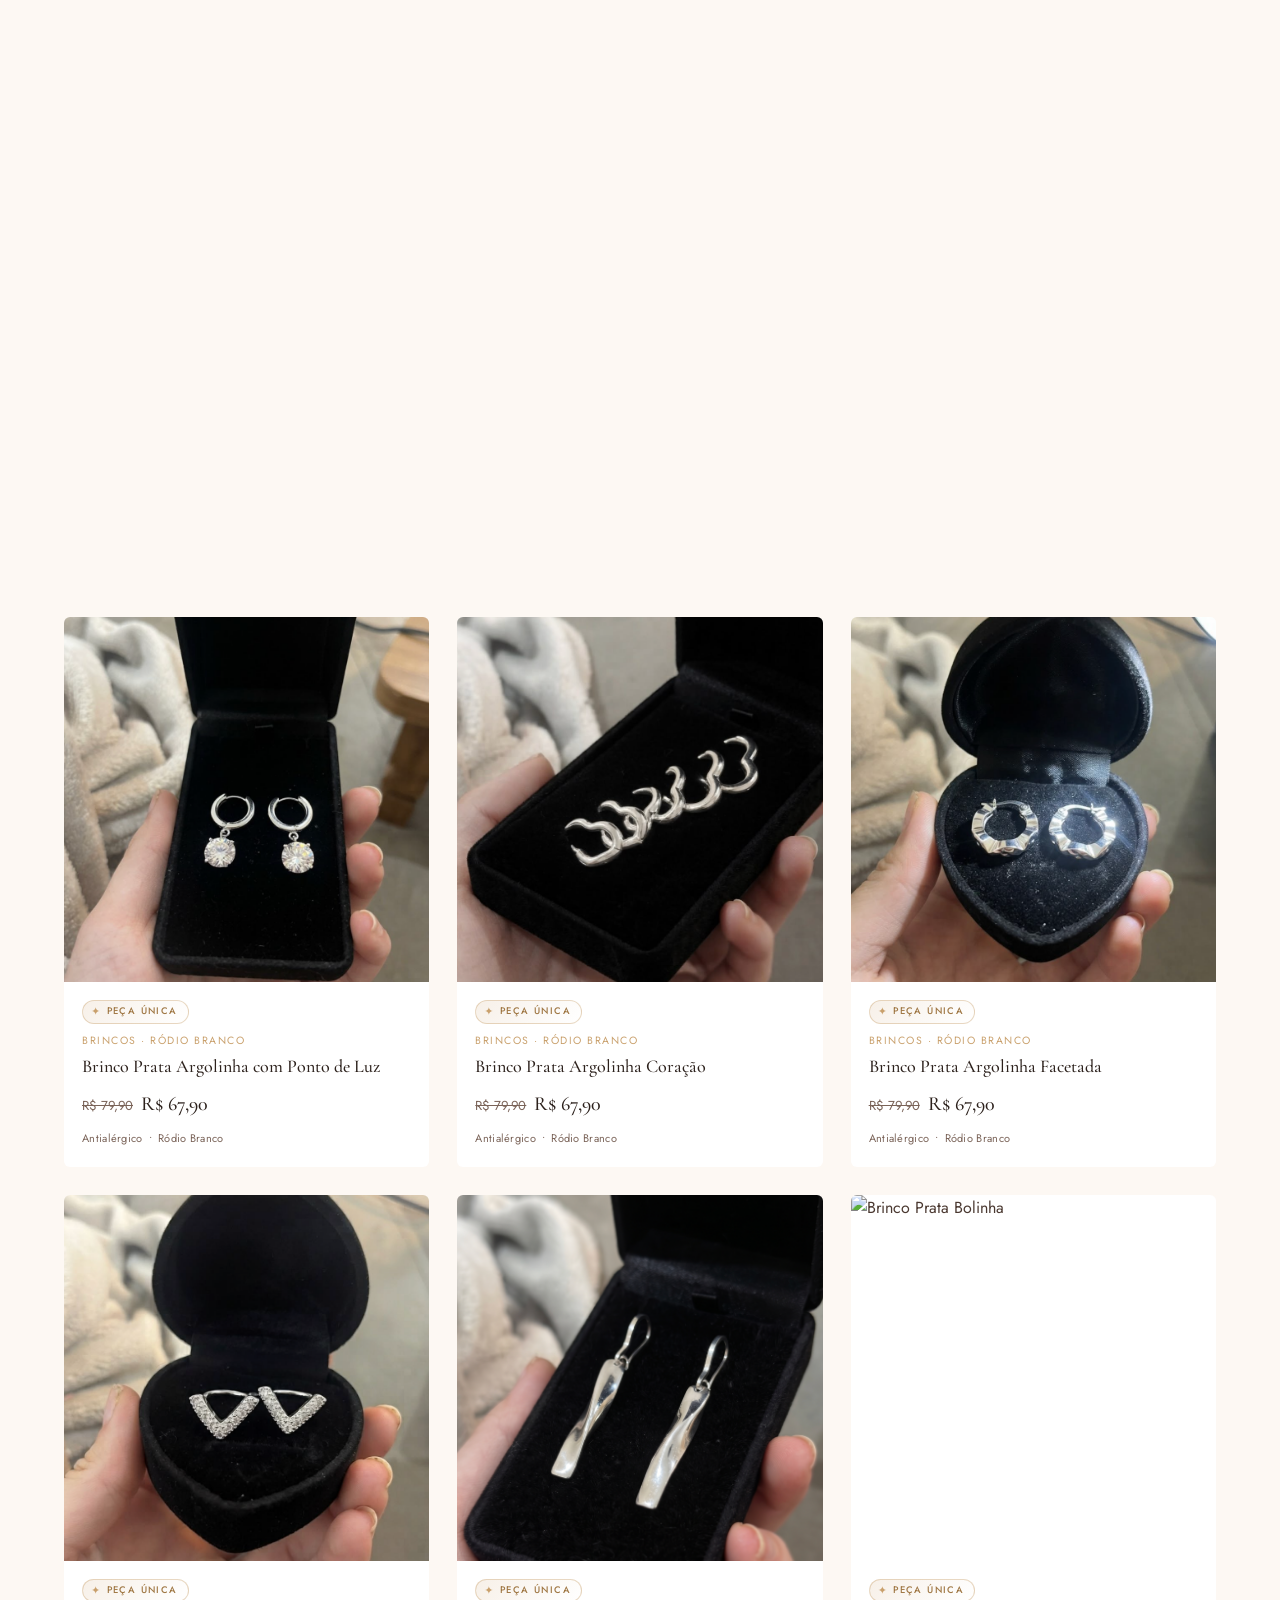
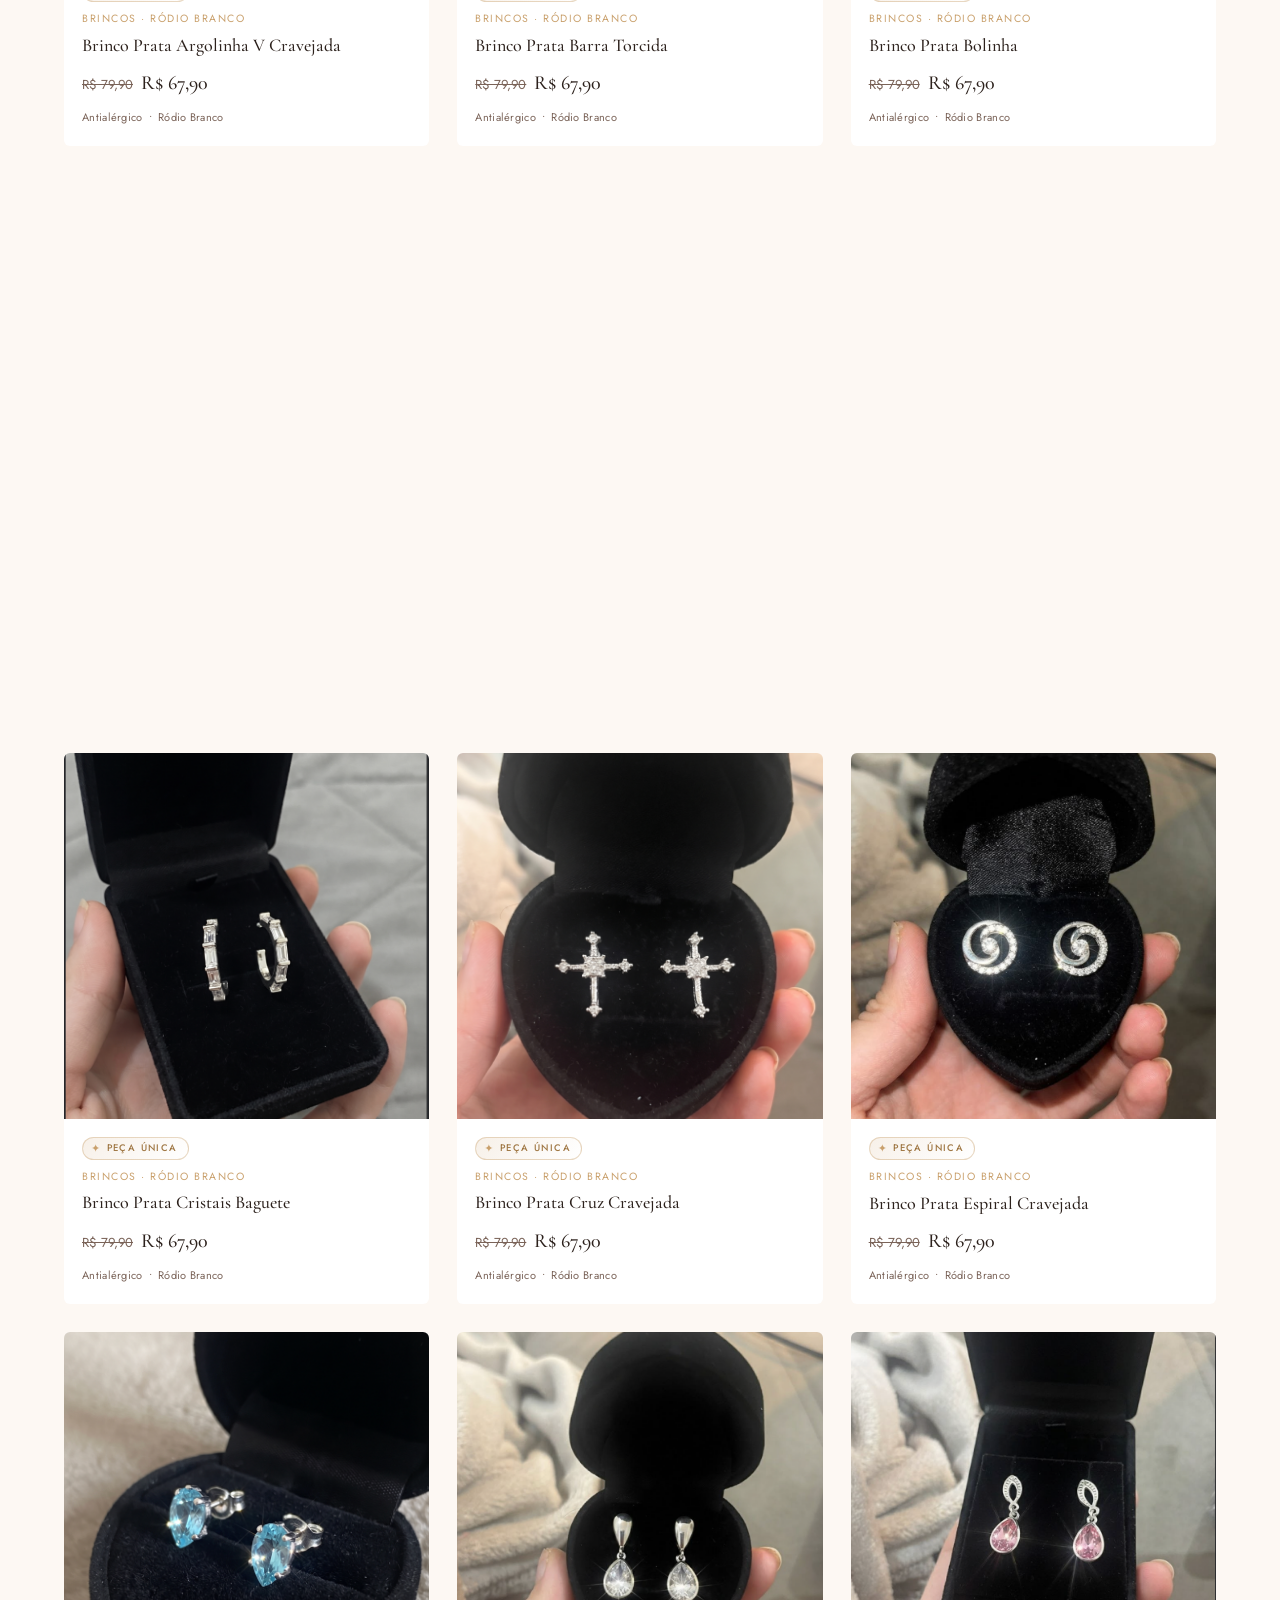
==== commit 7ec2ae67: "Instalar o Pixel da Meta e os eventos de e-commerce O snippet base entra no <head> das duas páginas " ====
--- a/index.html
+++ b/index.html
@@ -9,6 +9,24 @@
     <link rel="preconnect" href="https://fonts.gstatic.com" crossorigin>
     <link href="https://fonts.googleapis.com/css2?family=Cormorant+Garamond:ital,wght@0,300;0,400;0,500;0,600;0,700;1,300;1,400;1,500&family=Jost:wght@300;400;500;600&display=swap" rel="stylesheet">
     <link rel="stylesheet" href="style.css">
+
+    <!-- Meta Pixel Code -->
+    <script>
+    !function(f,b,e,v,n,t,s)
+    {if(f.fbq)return;n=f.fbq=function(){n.callMethod?
+    n.callMethod.apply(n,arguments):n.queue.push(arguments)};
+    if(!f._fbq)f._fbq=n;n.push=n;n.loaded=!0;n.version='2.0';
+    n.queue=[];t=b.createElement(e);t.async=!0;
+    t.src=v;s=b.getElementsByTagName(e)[0];
+    s.parentNode.insertBefore(t,s)}(window, document,'script',
+    'https://connect.facebook.net/en_US/fbevents.js');
+    fbq('init', '1331208122113813');
+    fbq('track', 'PageView');
+    </script>
+    <noscript><img height="1" width="1" style="display:none"
+    src="https://www.facebook.com/tr?id=1331208122113813&ev=PageView&noscript=1"
+    /></noscript>
+    <!-- End Meta Pixel Code -->
 </head>
 <body>
 
--- a/style.css
+++ b/style.css
@@ -2678,6 +2678,13 @@
 .stat-name { font-size: 11px; letter-spacing: 1.5px; text-transform: uppercase; color: var(--text-light); }
 
 .admin-section { margin-bottom: 28px; }
+.admin-section-head {
+  display: flex;
+  align-items: flex-start;
+  justify-content: space-between;
+  gap: 20px;
+}
+.admin-section-head .btn { cursor: pointer; flex-shrink: 0; }
 .admin-section-head h2 { font-family: var(--font-serif); font-size: 30px; font-weight: 500; color: var(--dark); }
 .admin-section-head p { font-size: 13.5px; color: var(--text-light); margin: 4px 0 20px; }
 
@@ -2843,6 +2850,78 @@
 
 /* hidden sempre vence regras de display */
 [hidden] { display: none !important; }
+
+/* Janela de postagem (nova peça) */
+.admin-modal {
+  position: fixed;
+  inset: 0;
+  z-index: 200;
+  display: flex;
+  align-items: center;
+  justify-content: center;
+  padding: 24px;
+}
+.admin-modal-backdrop {
+  position: absolute;
+  inset: 0;
+  background: rgba(40, 28, 22, 0.55);
+  backdrop-filter: blur(3px);
+  animation: modalFade 0.2s ease;
+}
+.admin-modal-card {
+  position: relative;
+  width: 100%;
+  max-width: 820px;
+  max-height: 90vh;
+  display: flex;
+  flex-direction: column;
+  background: var(--cream);
+  border: 1px solid var(--border);
+  border-radius: var(--radius);
+  box-shadow: 0 24px 60px rgba(40, 28, 22, 0.3);
+  animation: modalRise 0.25s ease;
+}
+.admin-modal-head {
+  display: flex;
+  align-items: flex-start;
+  justify-content: space-between;
+  gap: 20px;
+  padding: 22px 26px 16px;
+  border-bottom: 1px solid var(--border);
+}
+.admin-modal-head h2 { font-family: var(--font-serif); font-size: 26px; font-weight: 500; color: var(--dark); }
+.admin-modal-head p { font-size: 13px; color: var(--text-light); margin-top: 4px; }
+.admin-modal-close {
+  flex-shrink: 0;
+  width: 34px;
+  height: 34px;
+  border: 1px solid var(--border);
+  border-radius: 50%;
+  background: var(--white);
+  color: var(--text-light);
+  font-size: 14px;
+  cursor: pointer;
+  transition: var(--transition);
+}
+.admin-modal-close:hover { border-color: var(--gold); color: var(--gold-dark); }
+.admin-modal-body { overflow-y: auto; padding: 22px 26px 26px; }
+.modal-error {
+  margin: 0 0 12px;
+  padding: 10px 14px;
+  border-left: 3px solid #c0392b;
+  border-radius: var(--radius);
+  background: rgba(192, 57, 43, 0.07);
+  font-size: 13px;
+  color: #a53326;
+}
+/* Dentro da janela o formulário já está sobre um card */
+.admin-modal-body .new-piece { border: none; box-shadow: none; padding: 0; background: none; }
+
+@keyframes modalFade { from { opacity: 0; } to { opacity: 1; } }
+@keyframes modalRise {
+  from { opacity: 0; transform: translateY(14px) scale(0.99); }
+  to { opacity: 1; transform: none; }
+}
 
 /* Configurações da loja + Nova peça */
 .admin-config,
@@ -2965,6 +3044,11 @@
 @media (max-width: 720px) {
   .config-grid, .config-grid.three { grid-template-columns: 1fr; }
   .new-piece { flex-direction: column; }
+  .new-piece-photo { align-self: center; }
+  .admin-modal { padding: 0; }
+  .admin-modal-card { max-width: none; max-height: 100vh; height: 100%; border: none; border-radius: 0; }
+  .admin-section-head { flex-direction: column; align-items: stretch; }
+  .admin-section-head .btn { margin-bottom: 18px; }
 }
 
 /* ===========================
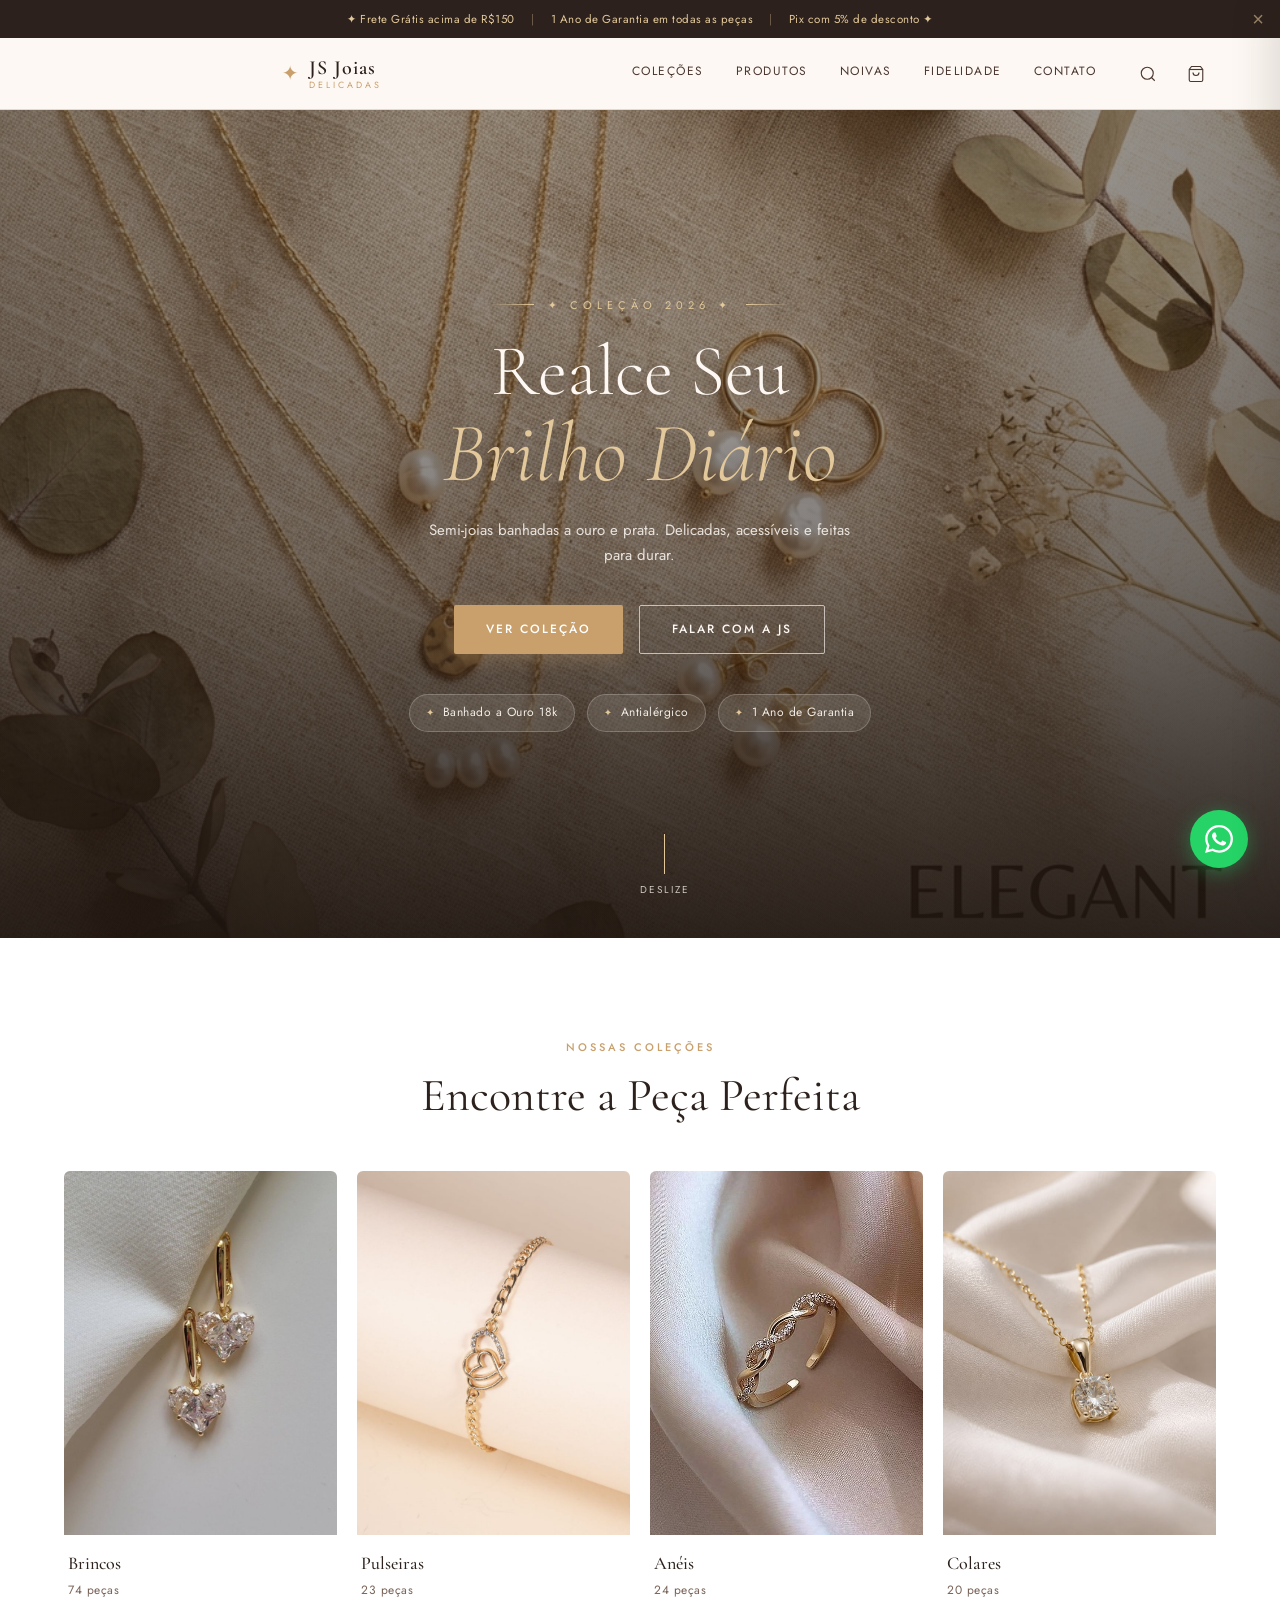
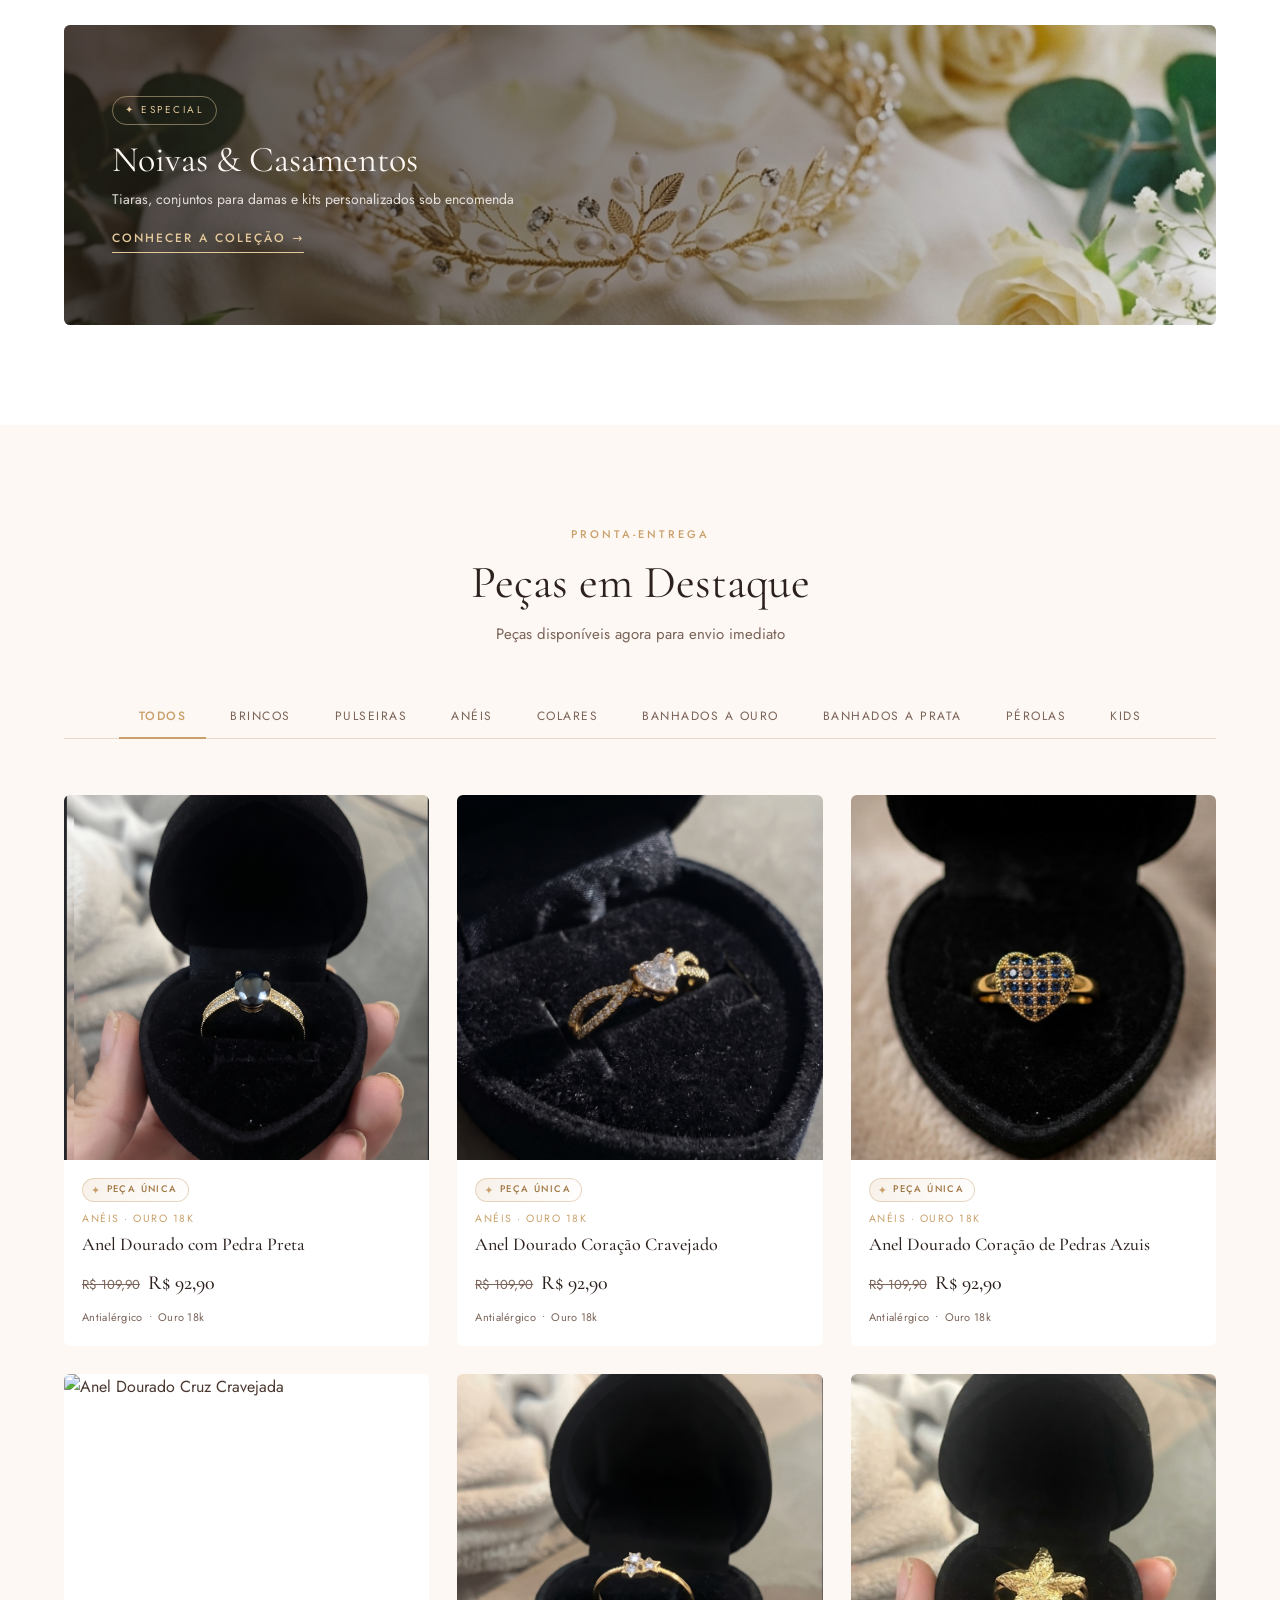
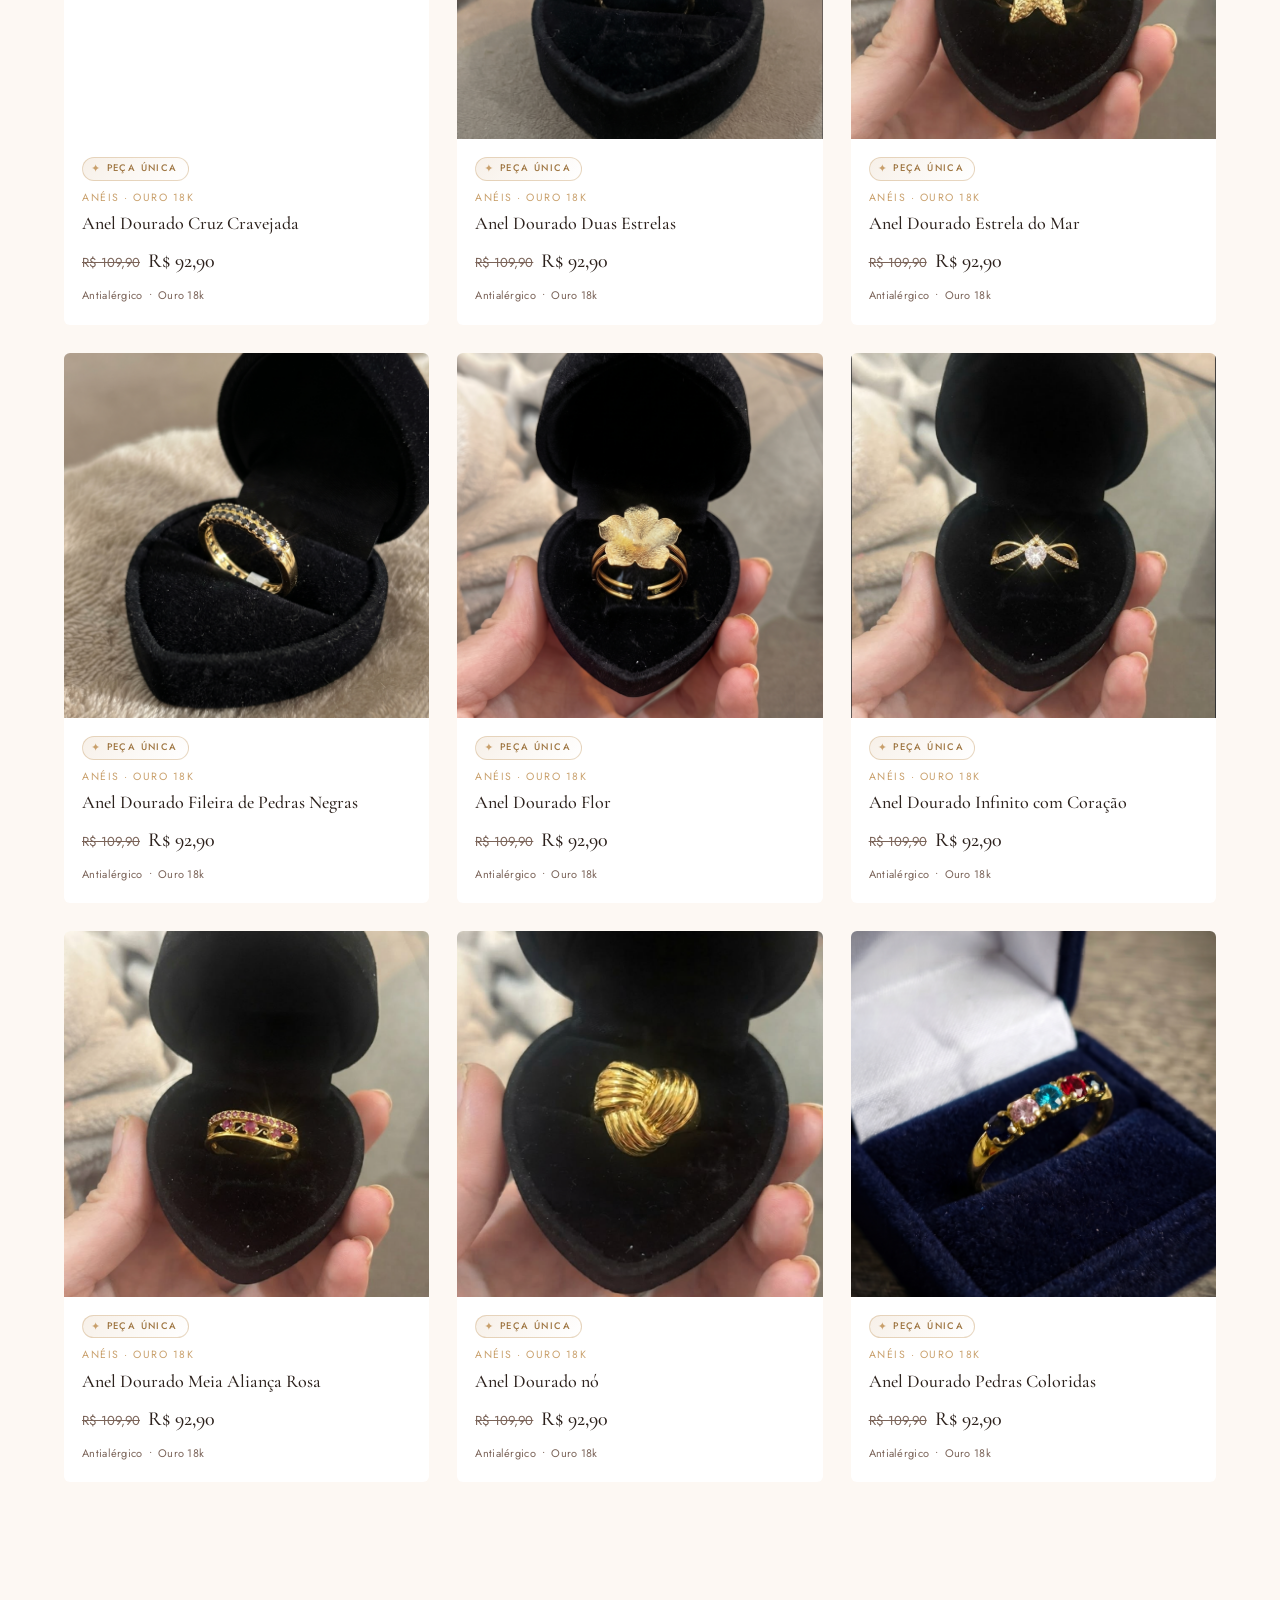
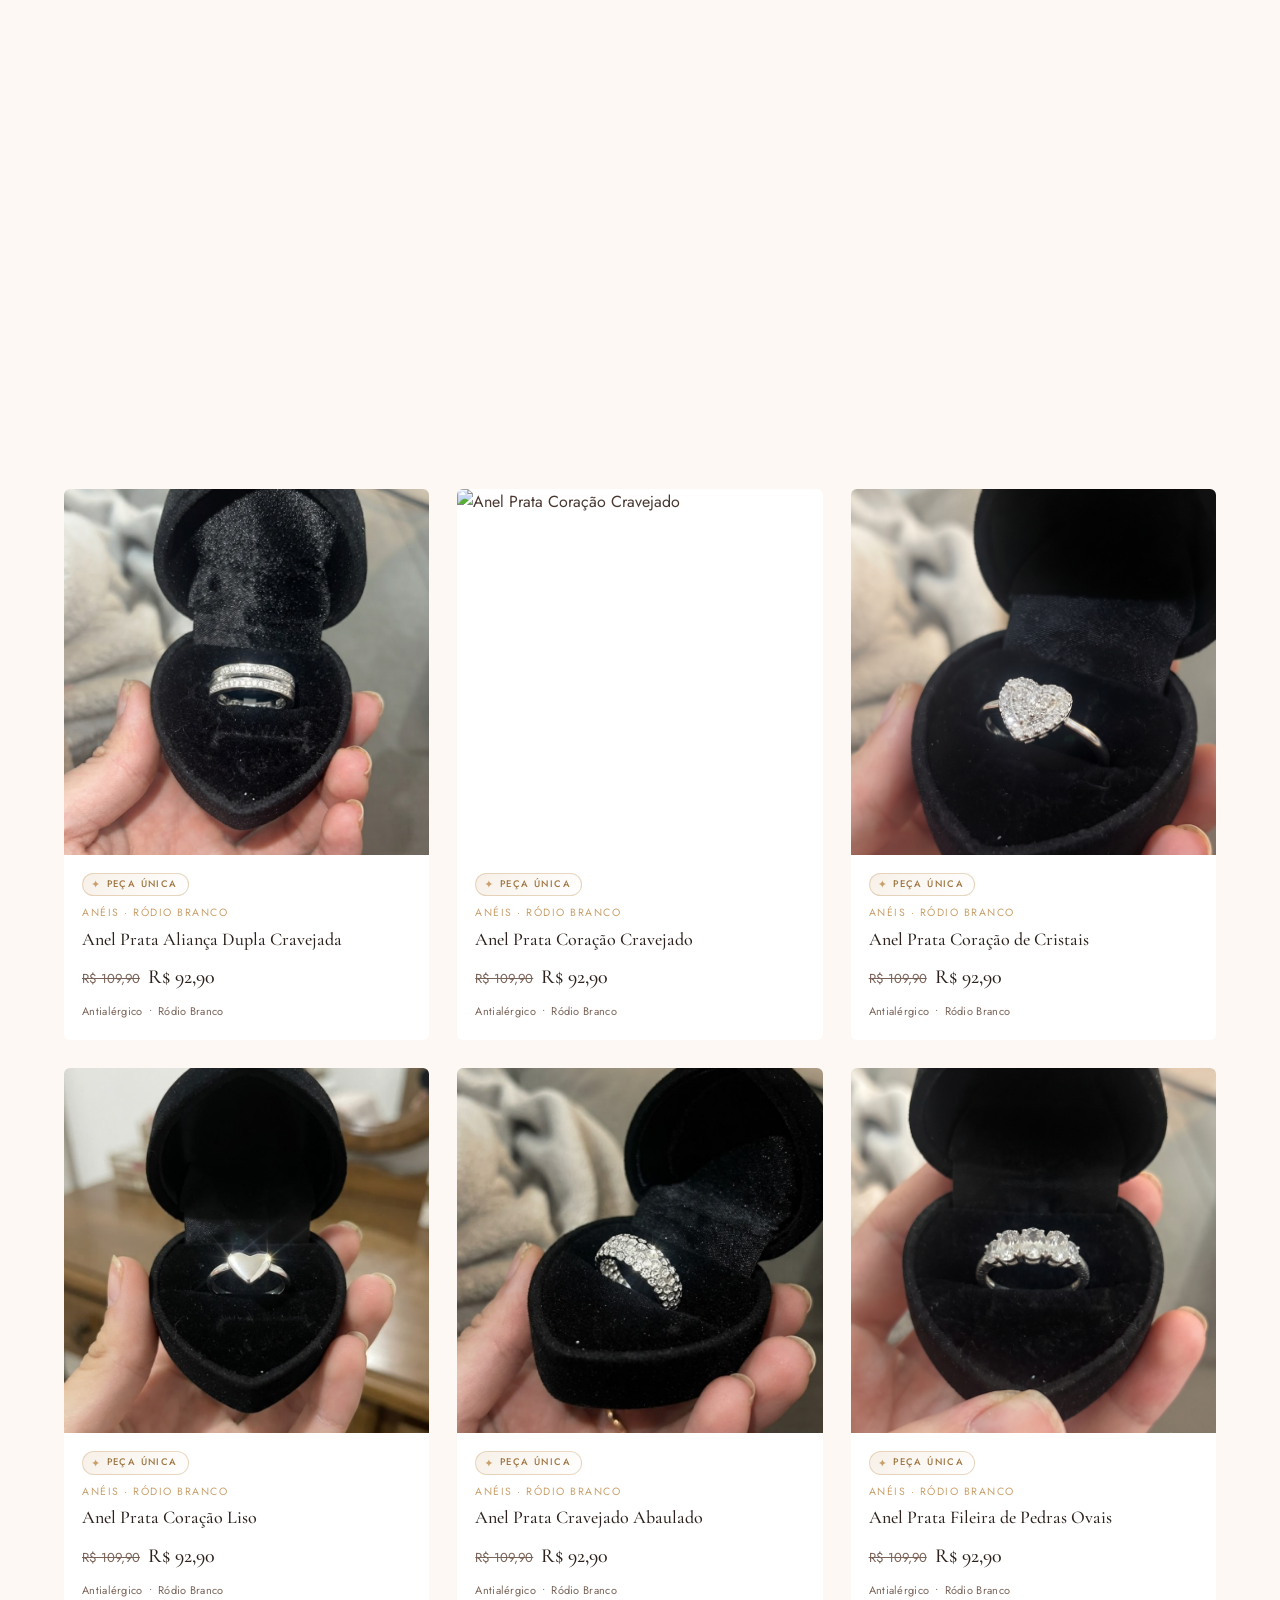
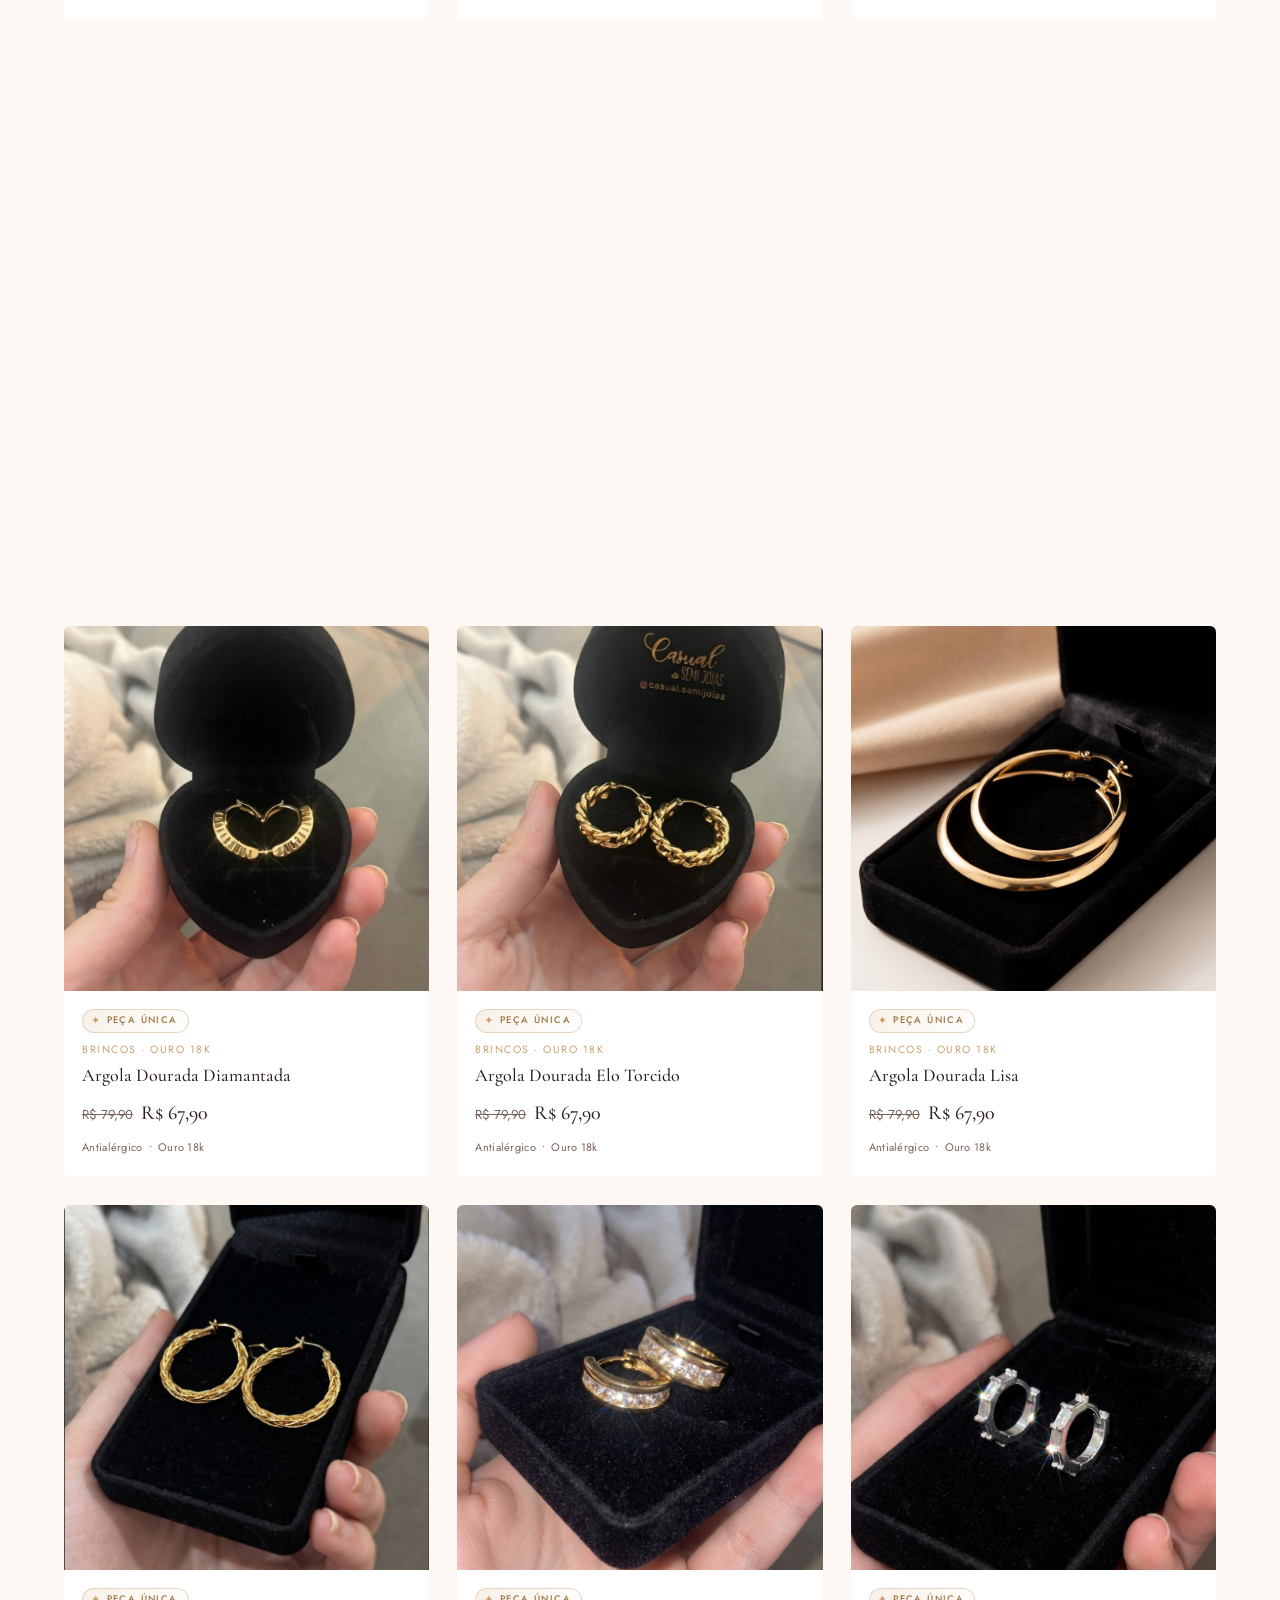
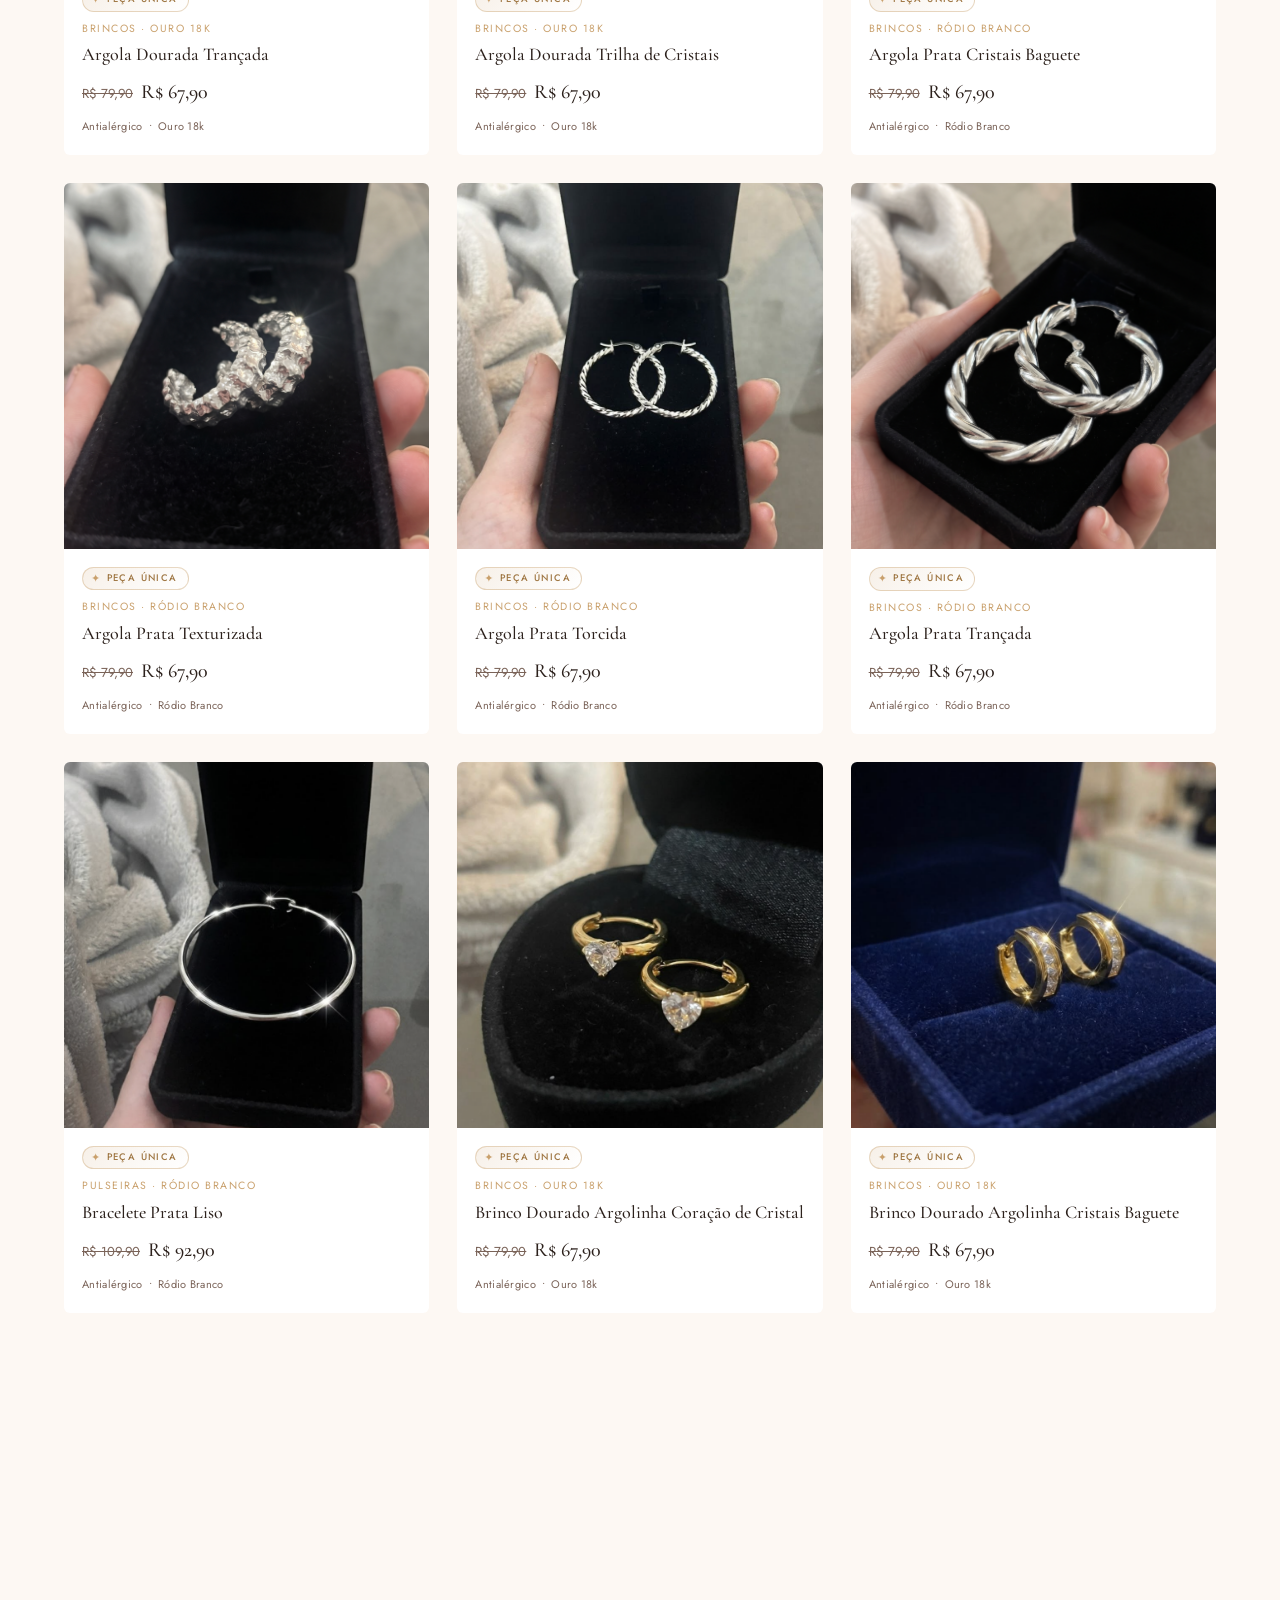
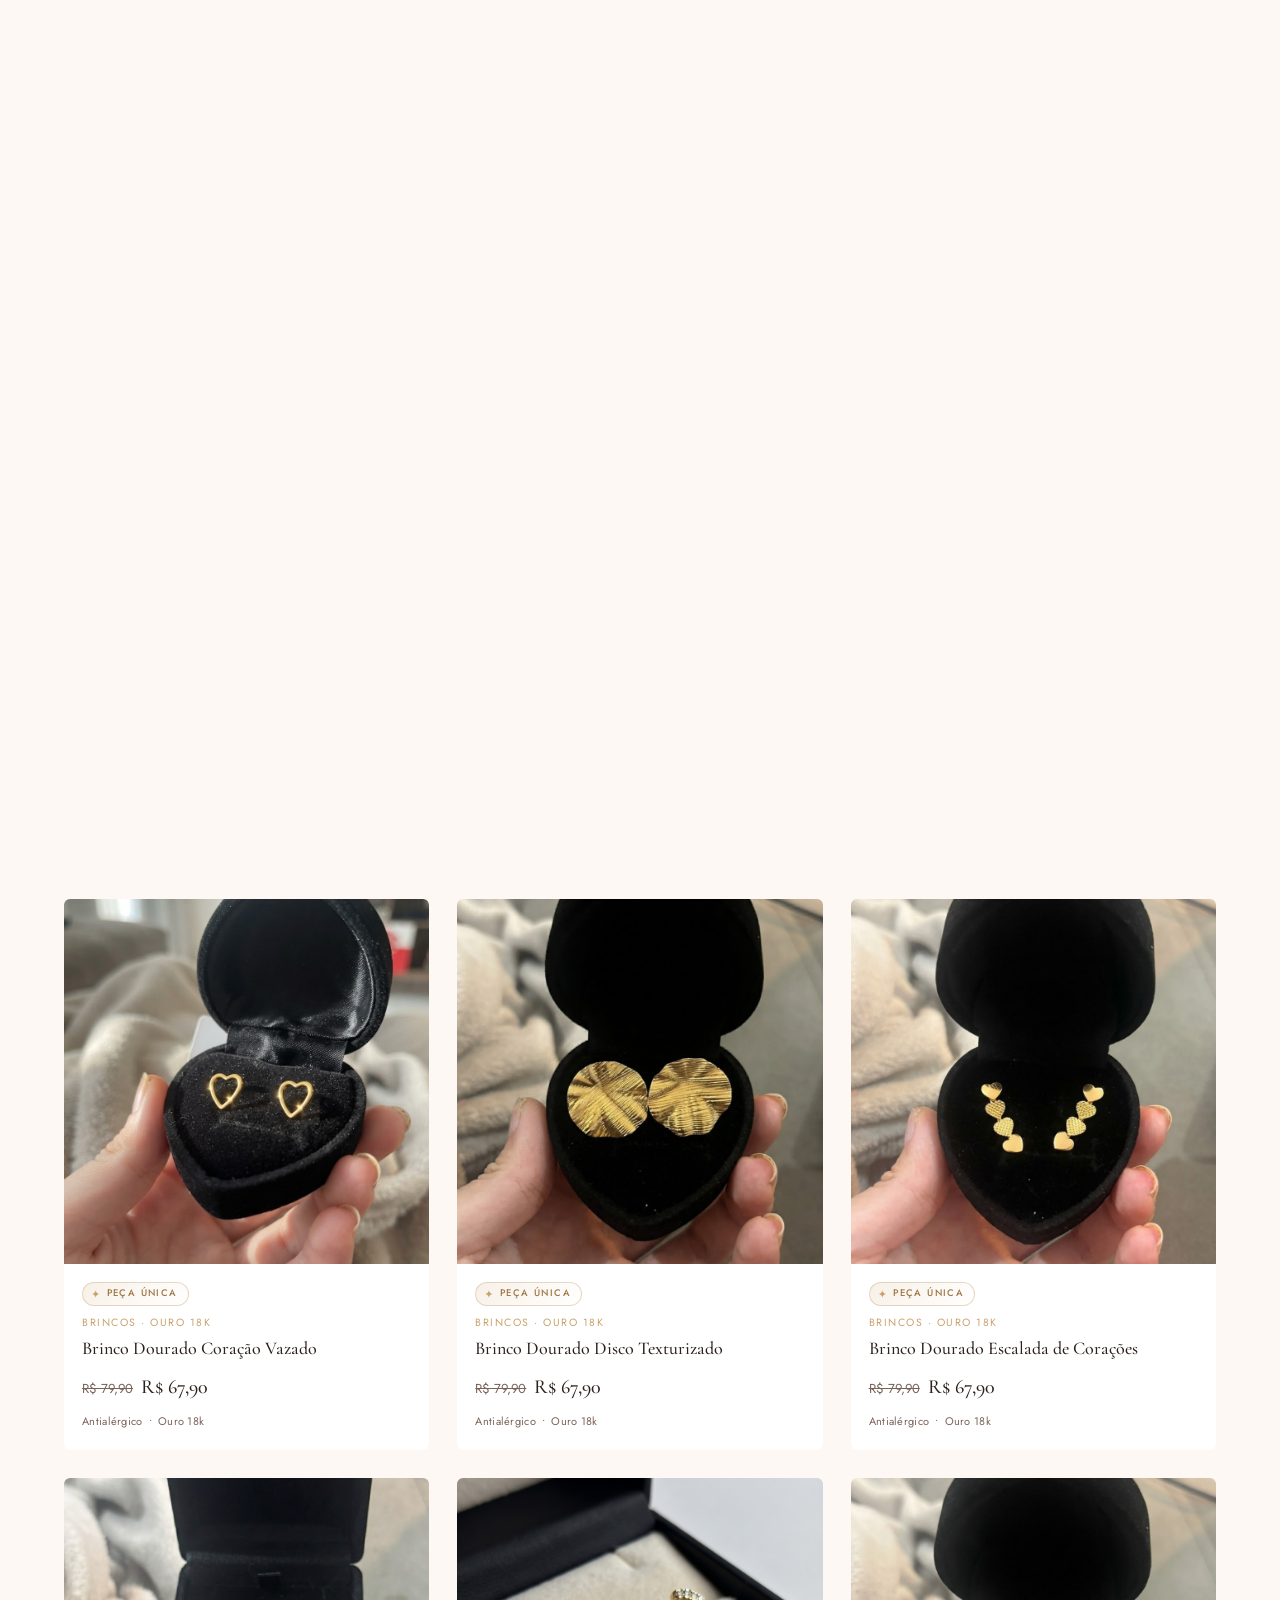
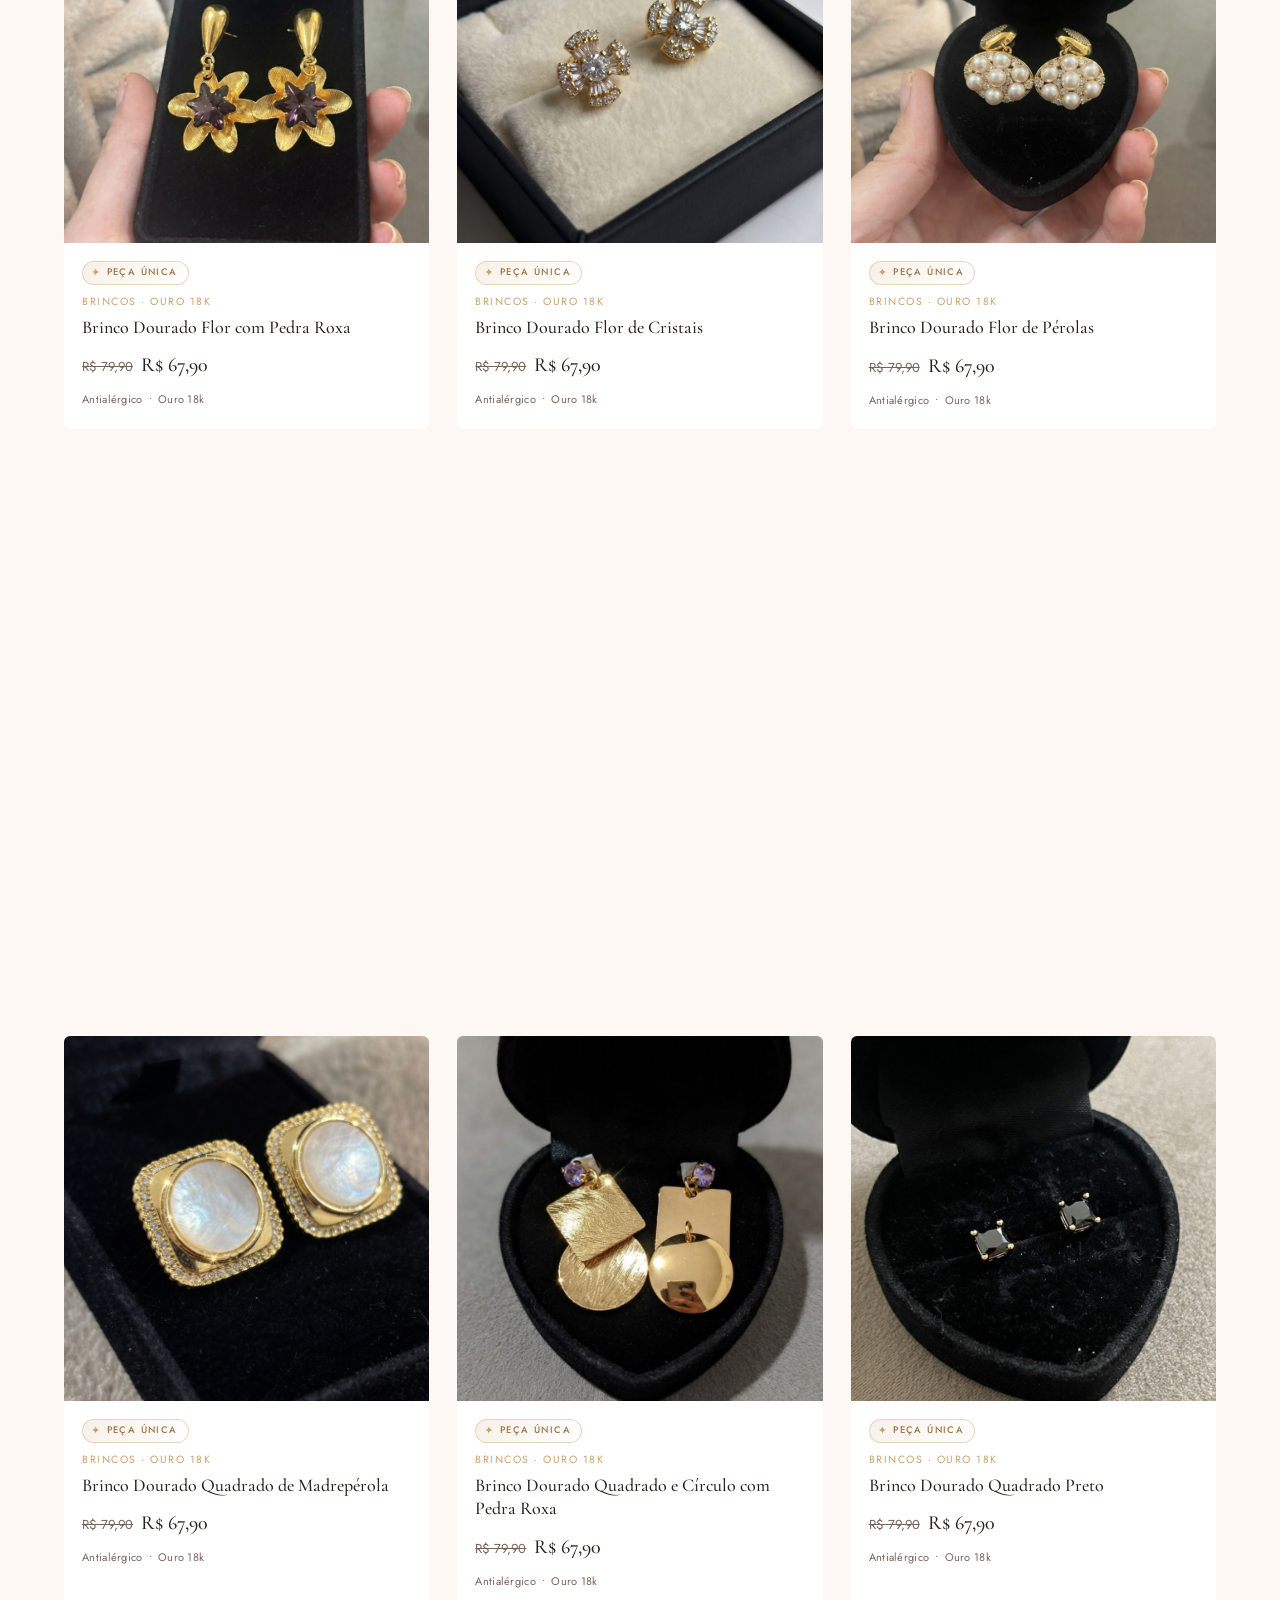
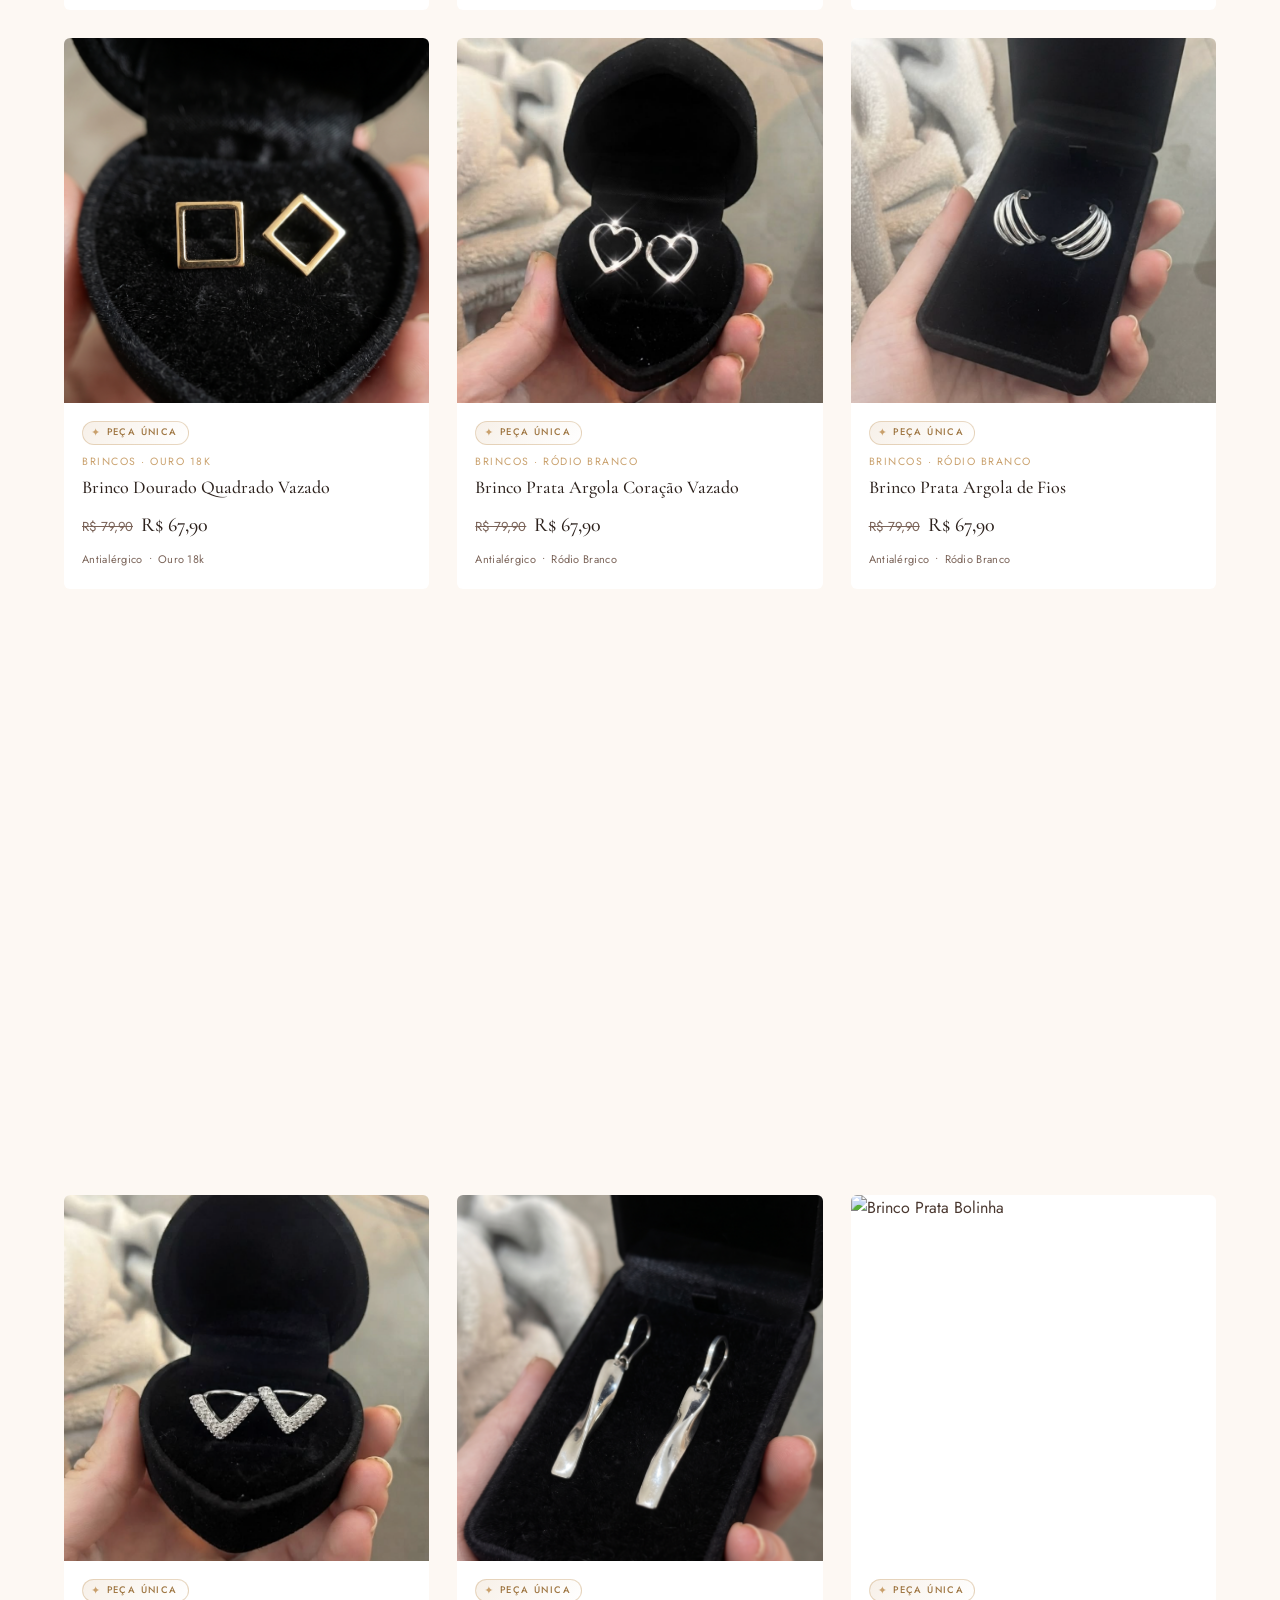
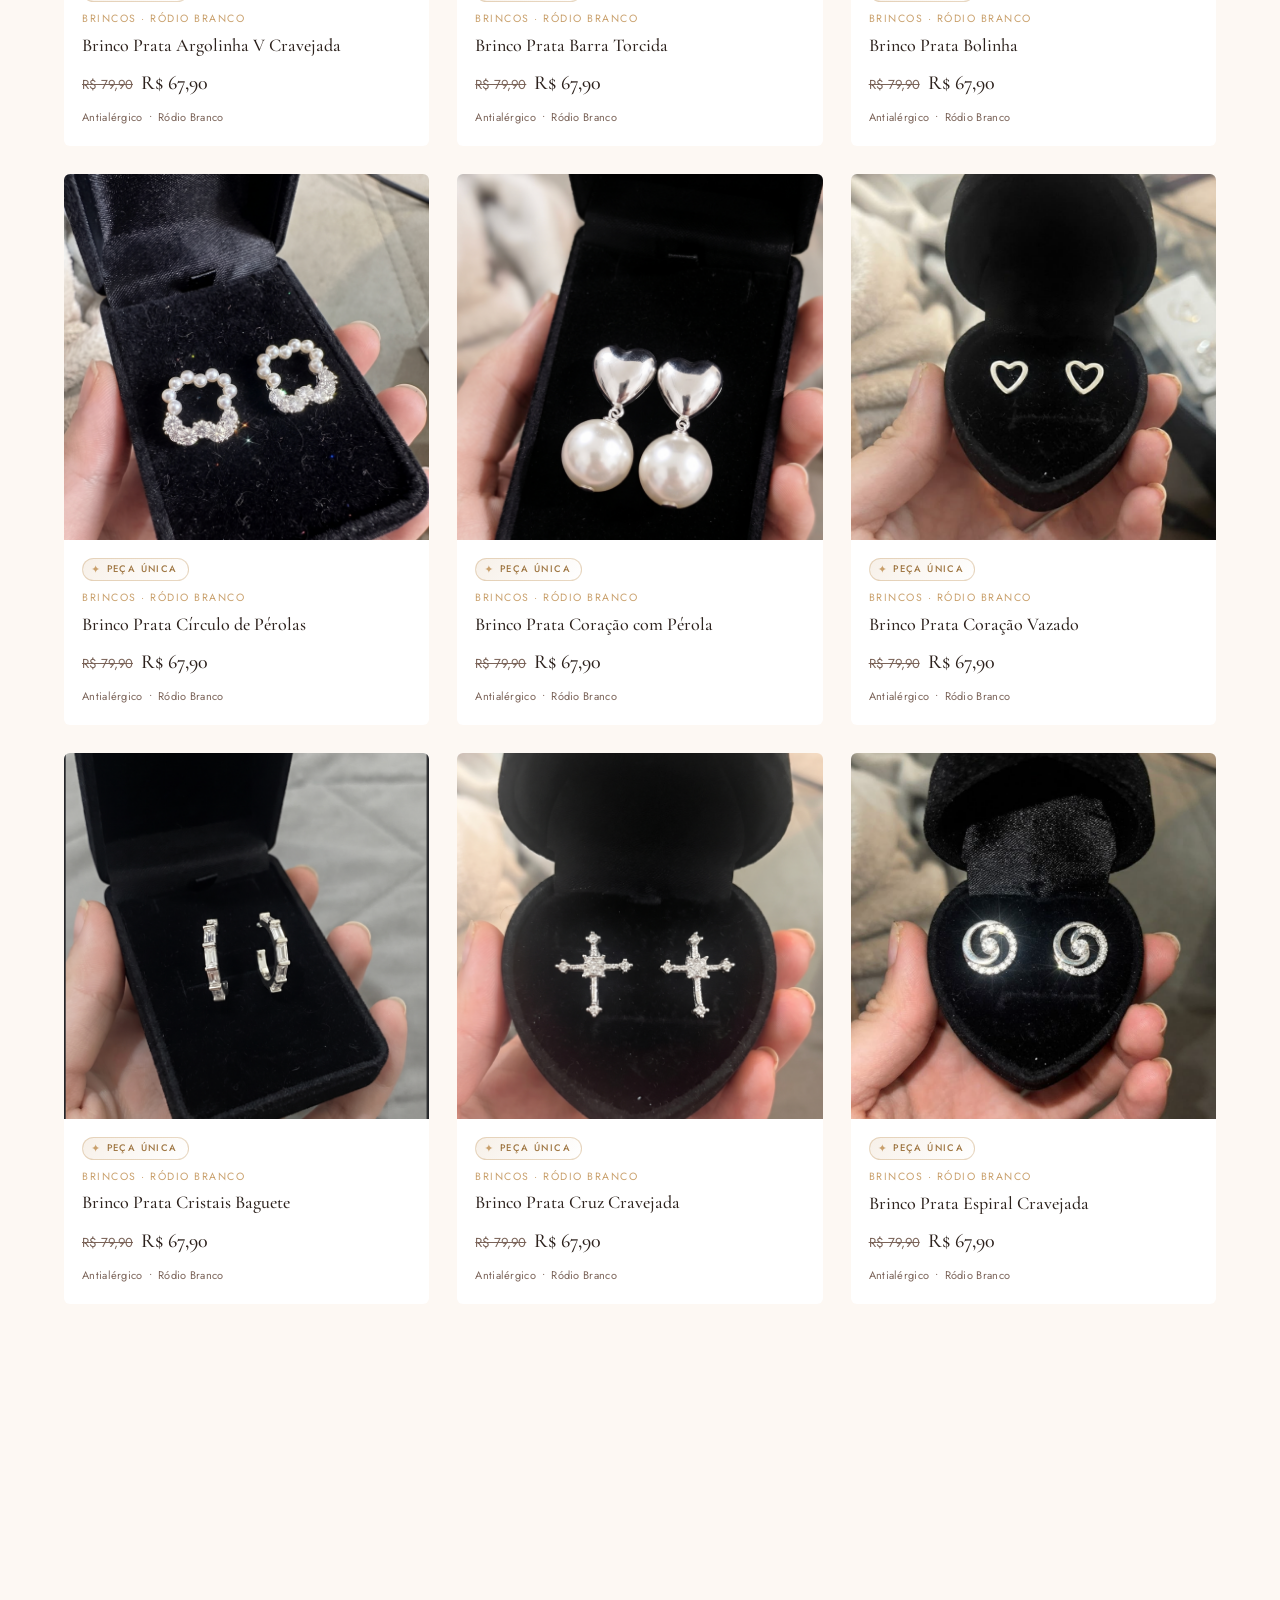
==== commit 8e3fddf7: "Publicar o catálogo nos canais orgânicos gratuitos O feed.xml passa a atender os três canais que lee" ====
--- a/index.html
+++ b/index.html
@@ -4,6 +4,23 @@
     <meta charset="UTF-8">
     <meta name="viewport" content="width=device-width, initial-scale=1.0">
     <meta name="description" content="JS Joias Delicadas — Semi-joias banhadas a ouro e prata. Coleções delicadas e acessíveis para realçar seu brilho diário.">
+
+    <!-- Verificação de propriedade do site — cole o content de cada canal quando
+         criar a conta. Enquanto o site estiver em *.github.io o Google e a Meta
+         tendem a recusar: github.io é sufixo público, não domínio próprio. -->
+    <!-- <meta name="google-site-verification" content="COLE_AQUI"> -->
+    <!-- <meta name="facebook-domain-verification" content="COLE_AQUI"> -->
+    <!-- <meta name="p:domain_verify" content="COLE_AQUI"> -->
+
+    <!-- Open Graph: é o que o WhatsApp, a OLX e o Pinterest leem ao receber o link -->
+    <meta property="og:type" content="website">
+    <meta property="og:site_name" content="JS Joias Delicadas">
+    <meta property="og:title" content="JS Joias Delicadas — Semi-joias banhadas a ouro 18k">
+    <meta property="og:description" content="Peças antialérgicas com 1 ano de garantia e pronta-entrega. Frete grátis acima de R$ 150.">
+    <meta property="og:url" content="https://solarissy.github.io/js-joias-delicadas/">
+    <meta property="og:image" content="https://solarissy.github.io/js-joias-delicadas/imagens/categoria-aneis.jpg">
+    <meta name="twitter:card" content="summary_large_image">
+    <link rel="canonical" href="https://solarissy.github.io/js-joias-delicadas/">
     <title>JS Joias Delicadas — Realce Seu Brilho Diário</title>
     <link rel="preconnect" href="https://fonts.googleapis.com">
     <link rel="preconnect" href="https://fonts.gstatic.com" crossorigin>
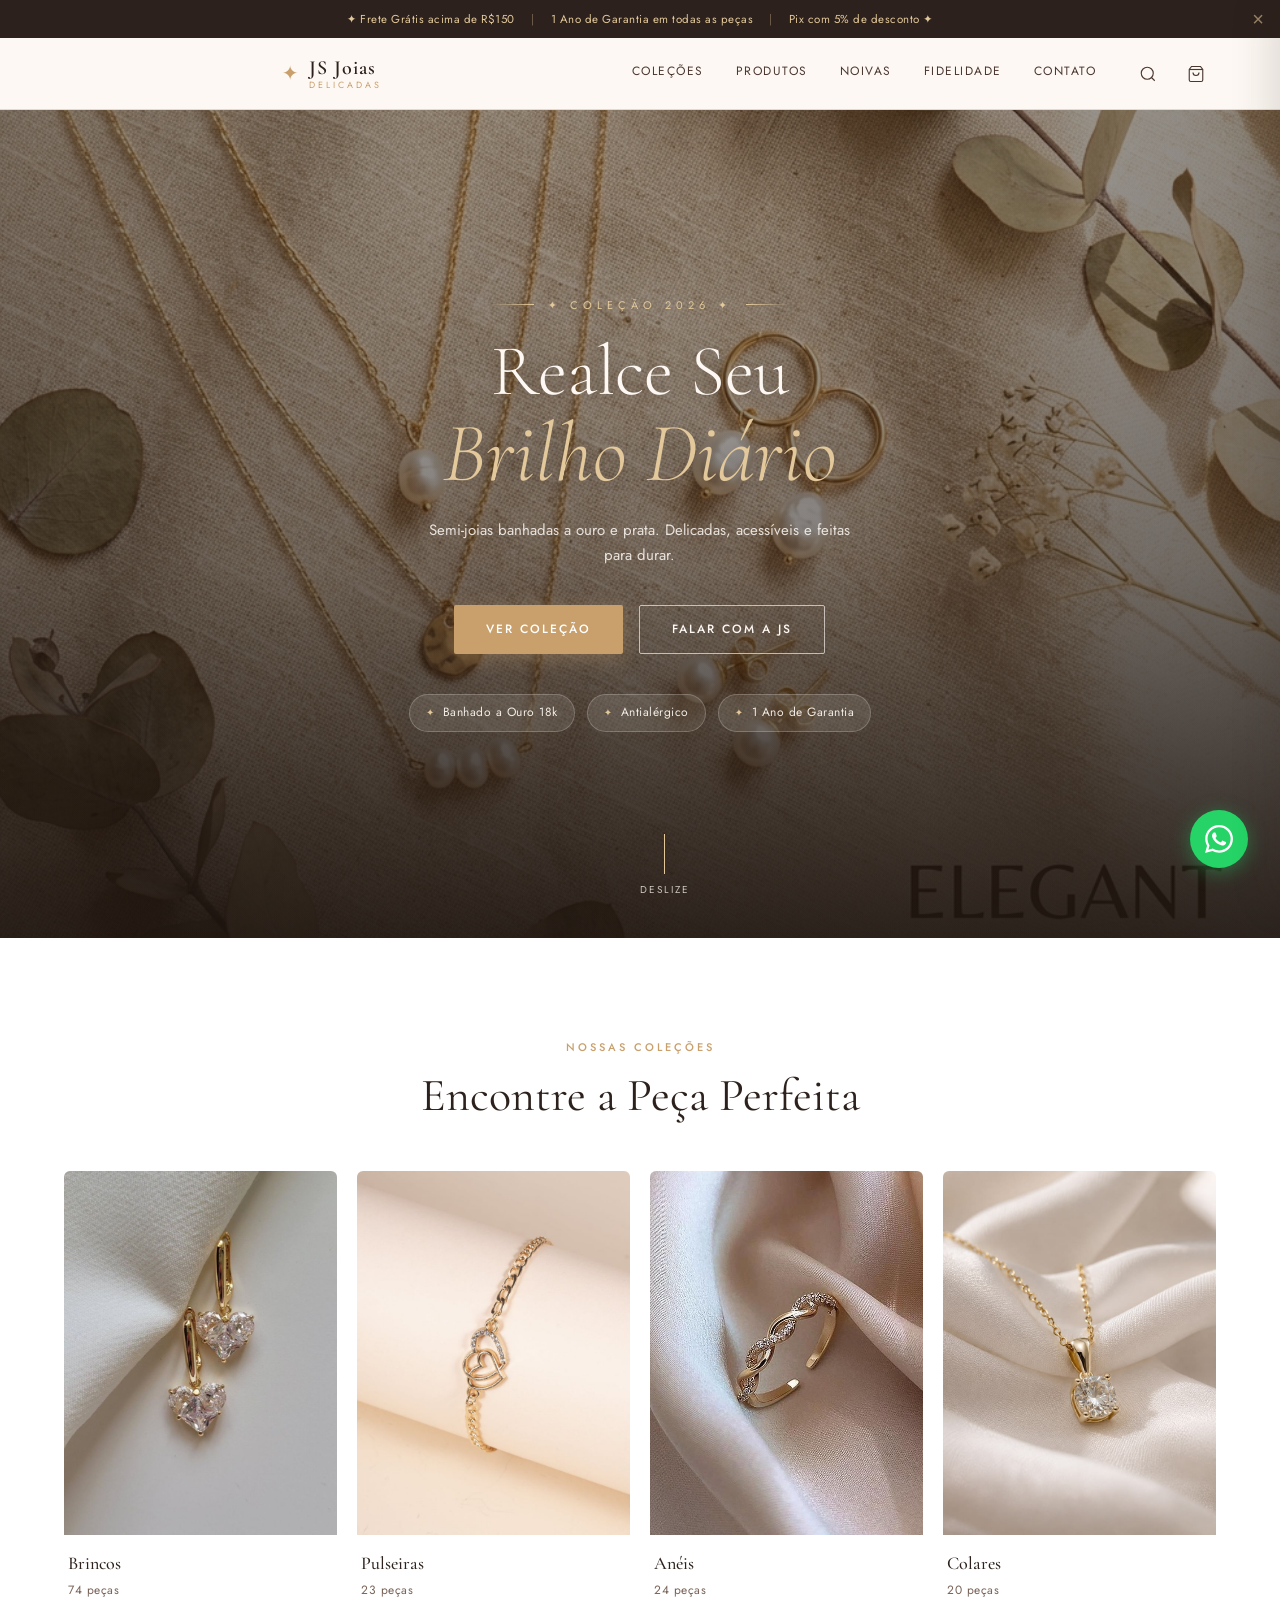
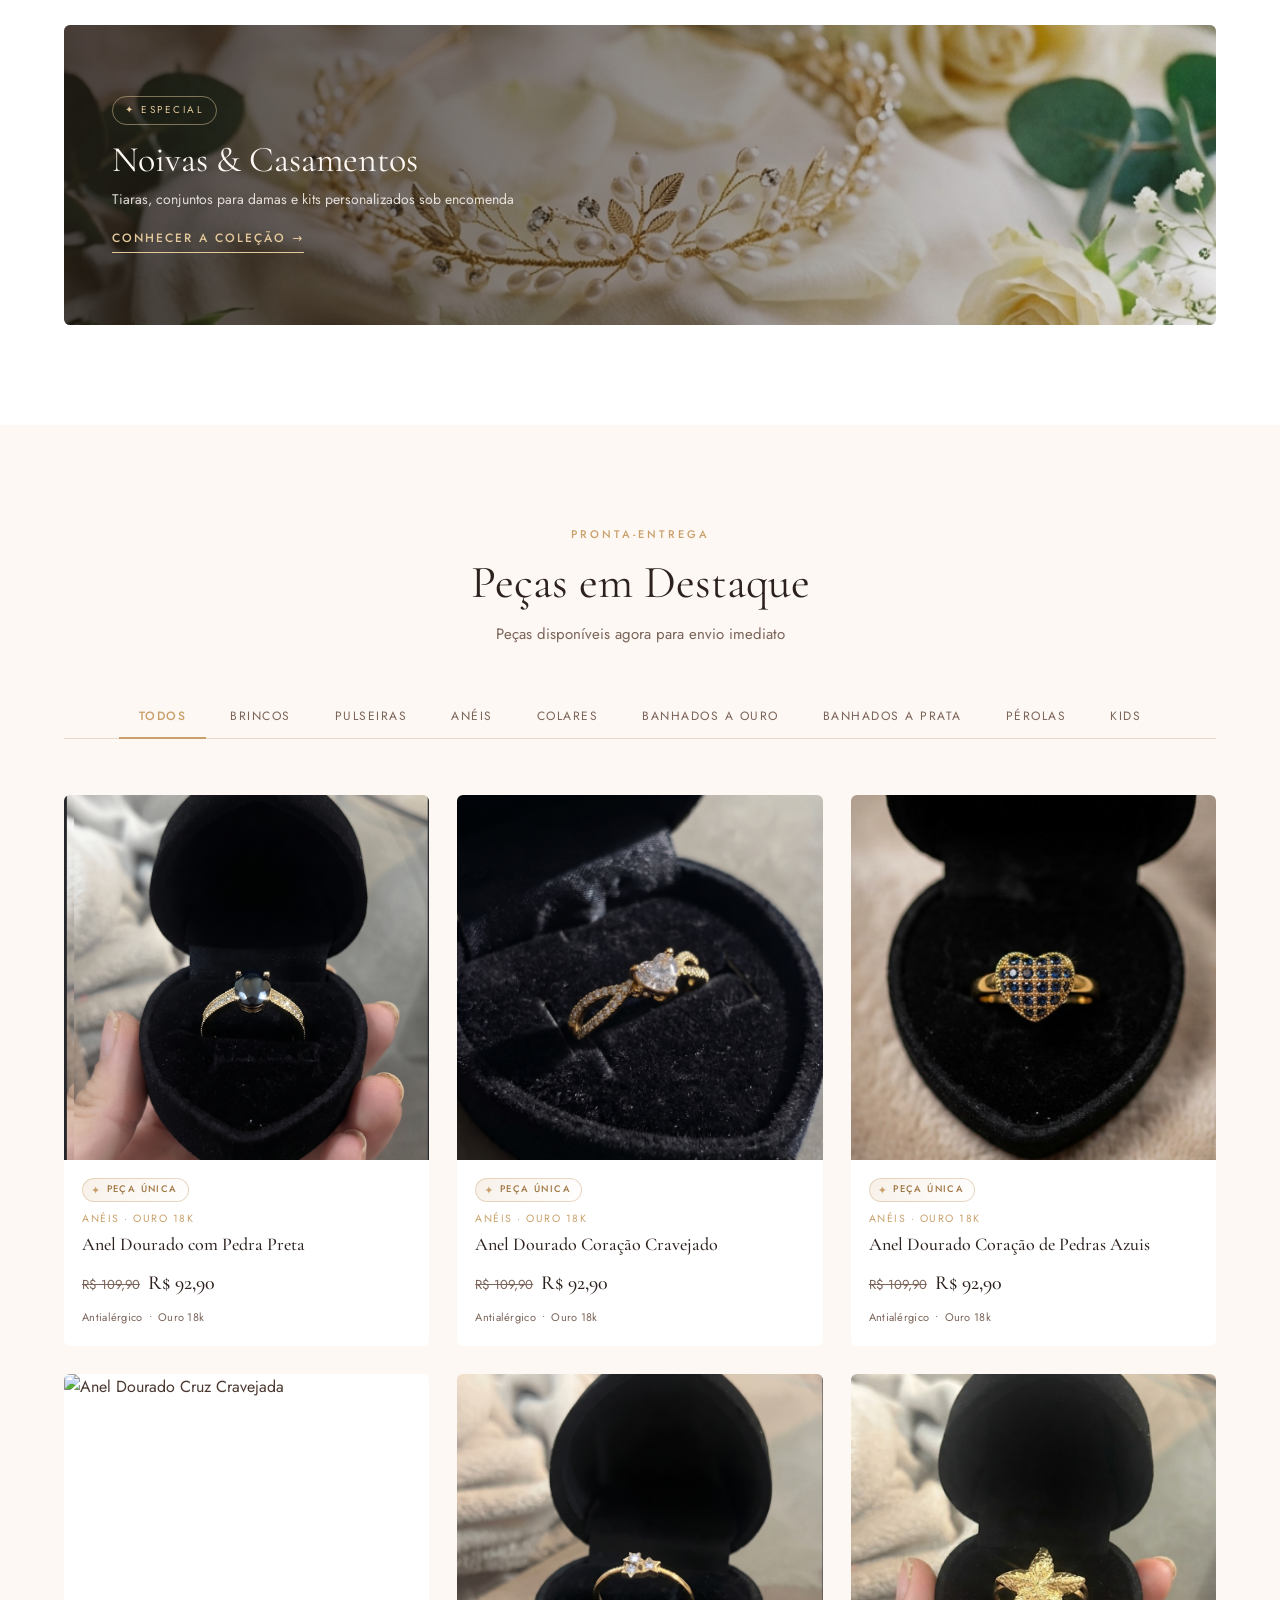
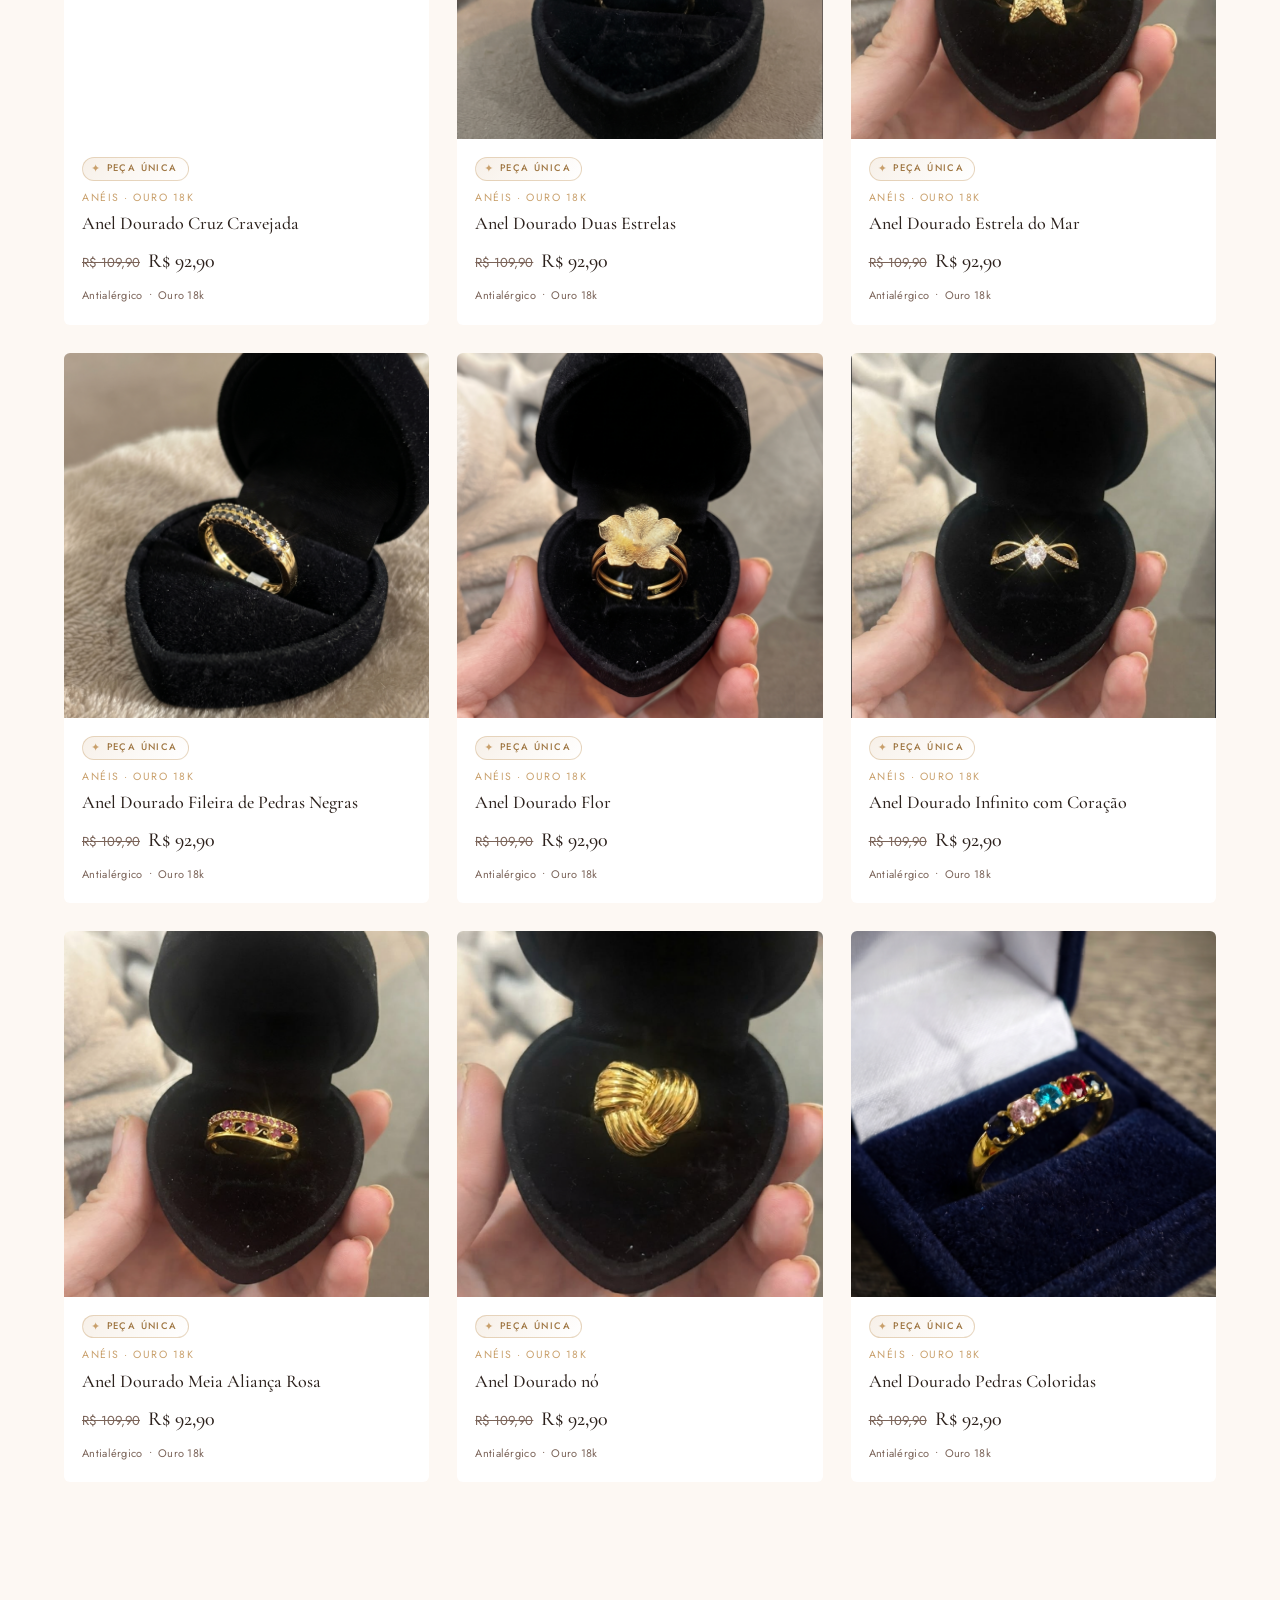
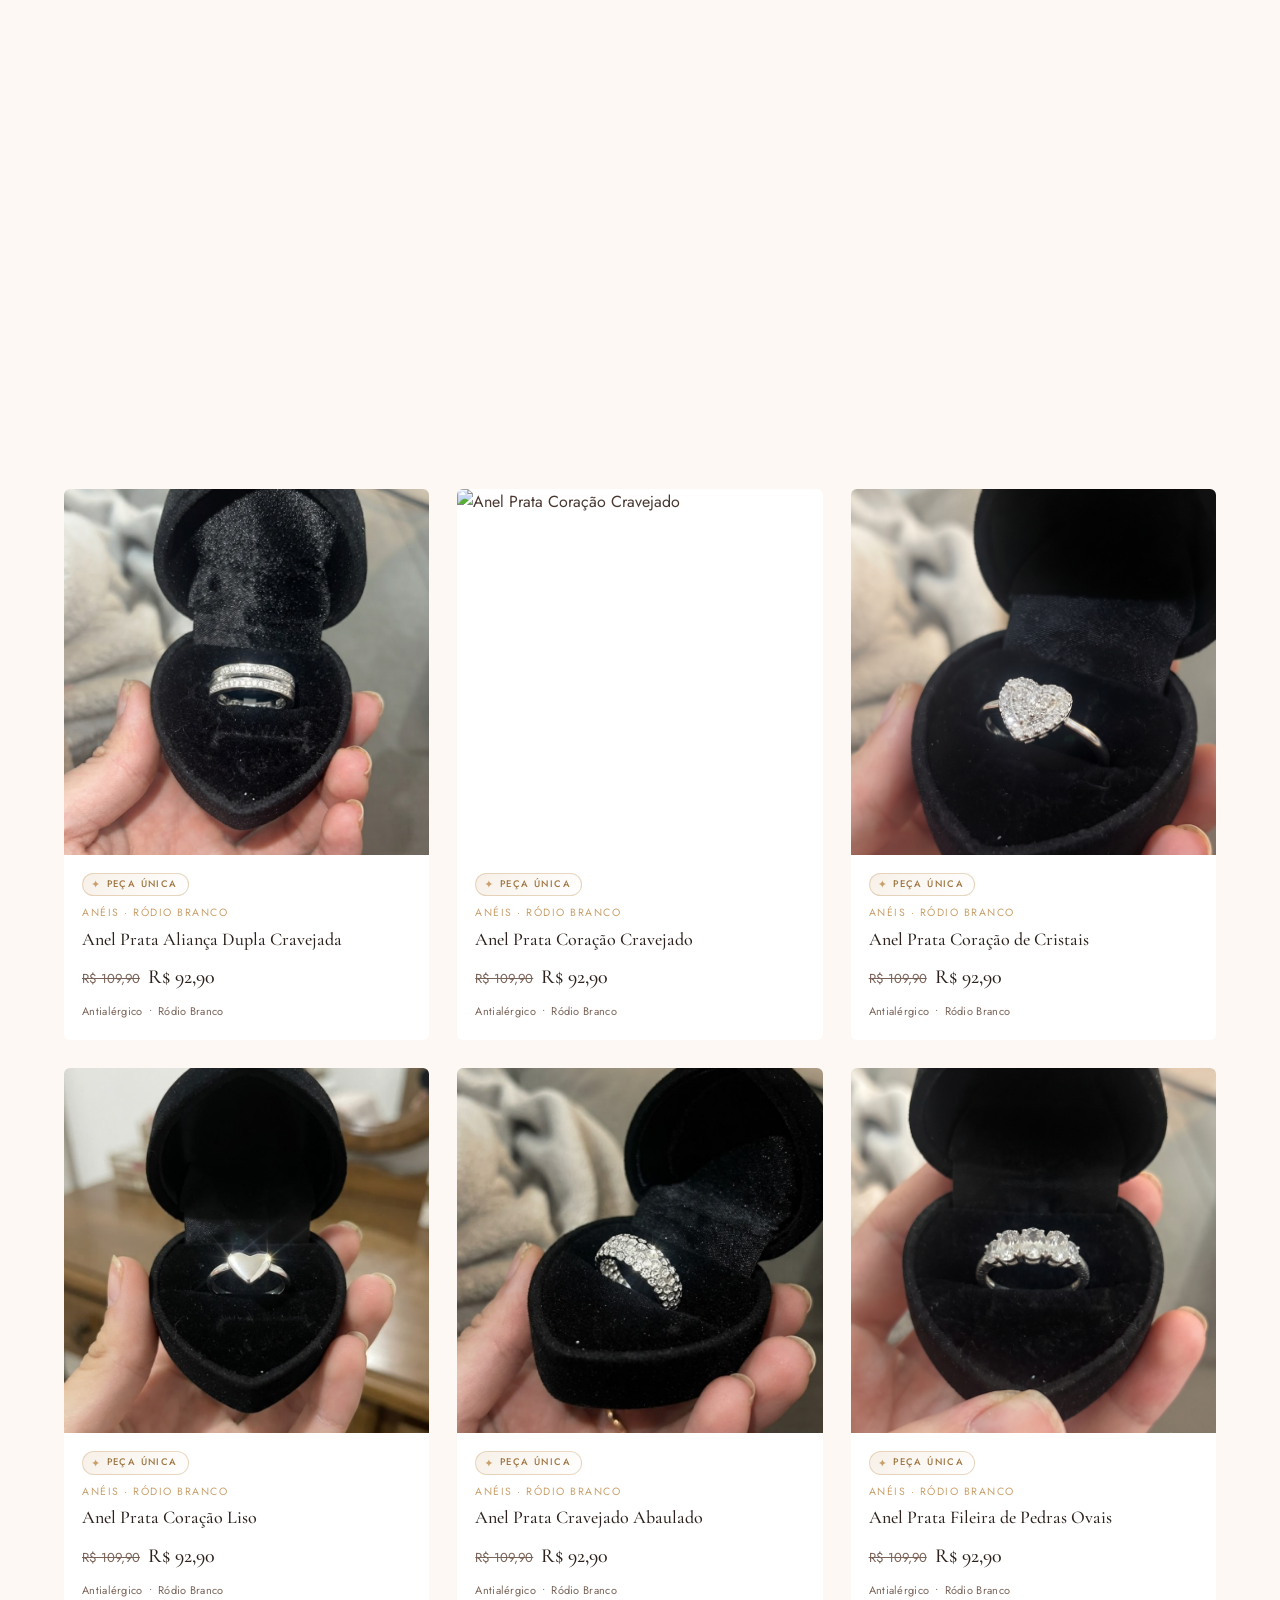
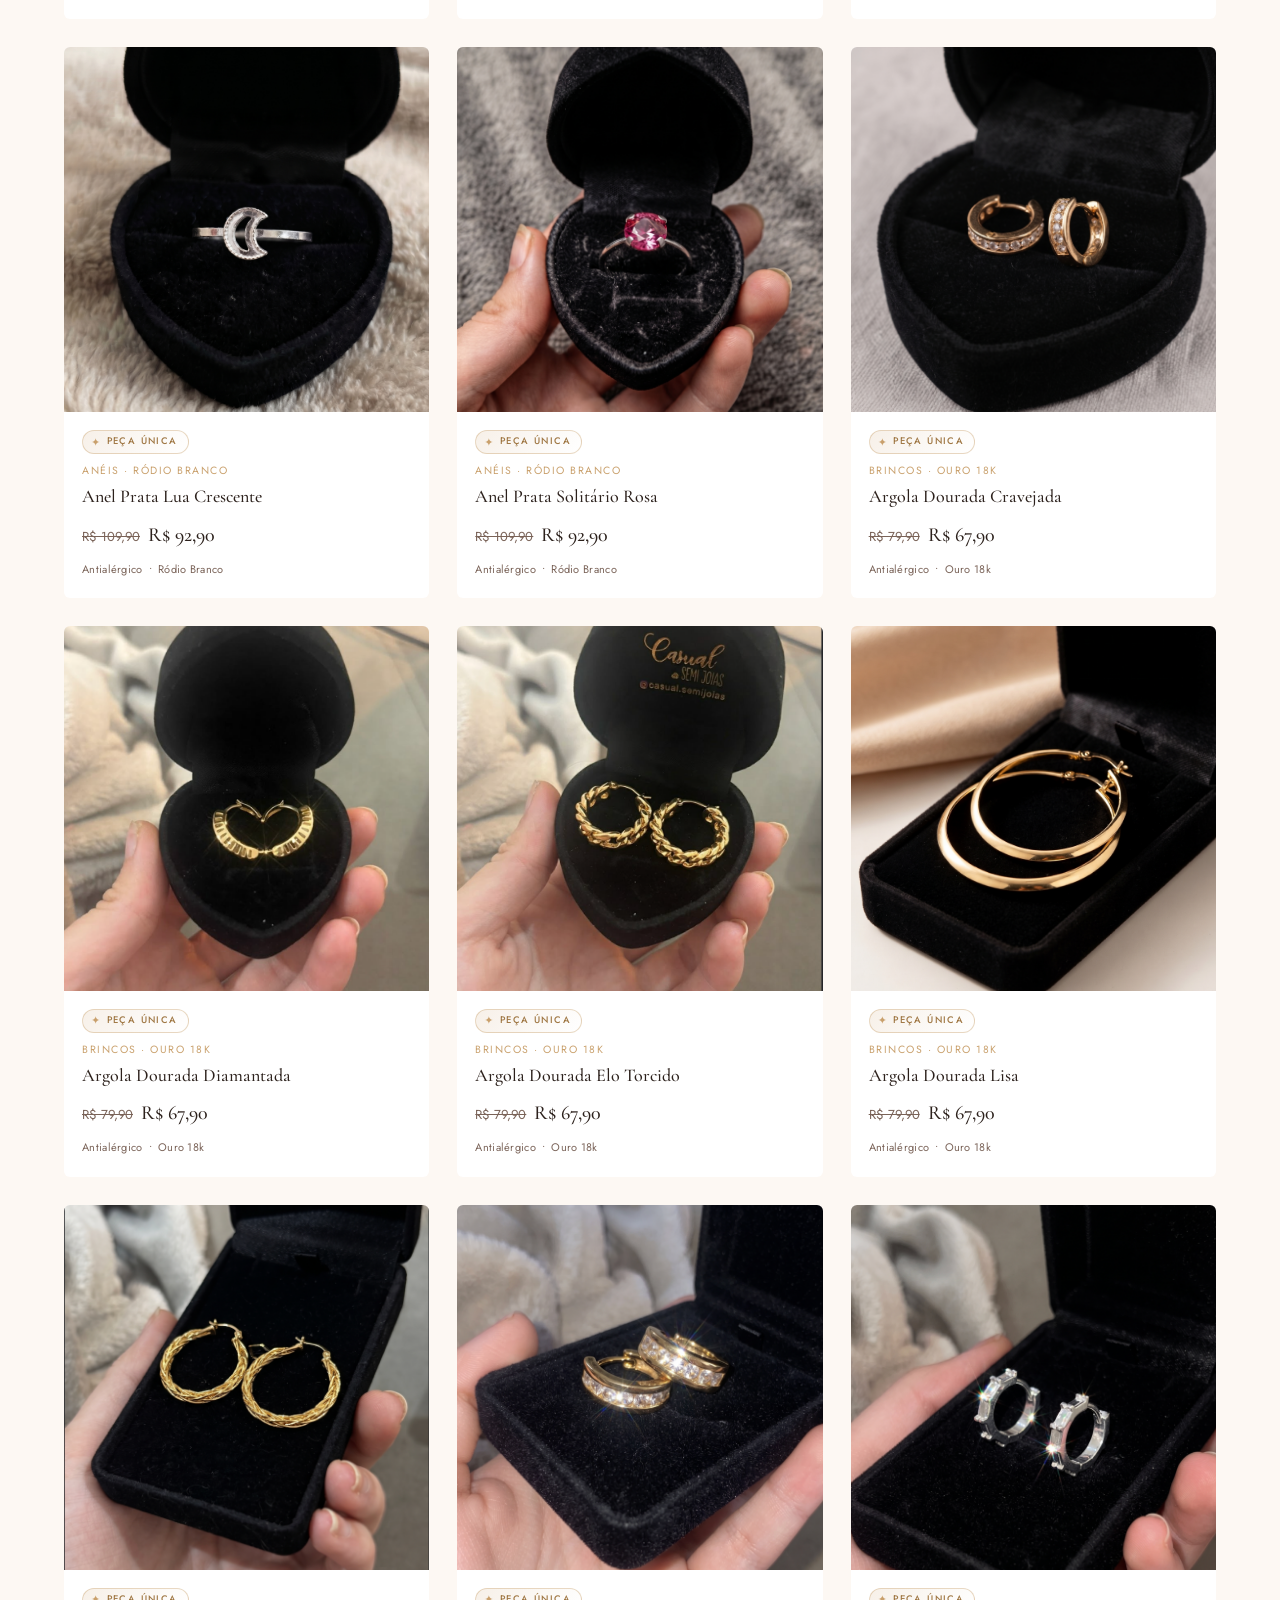
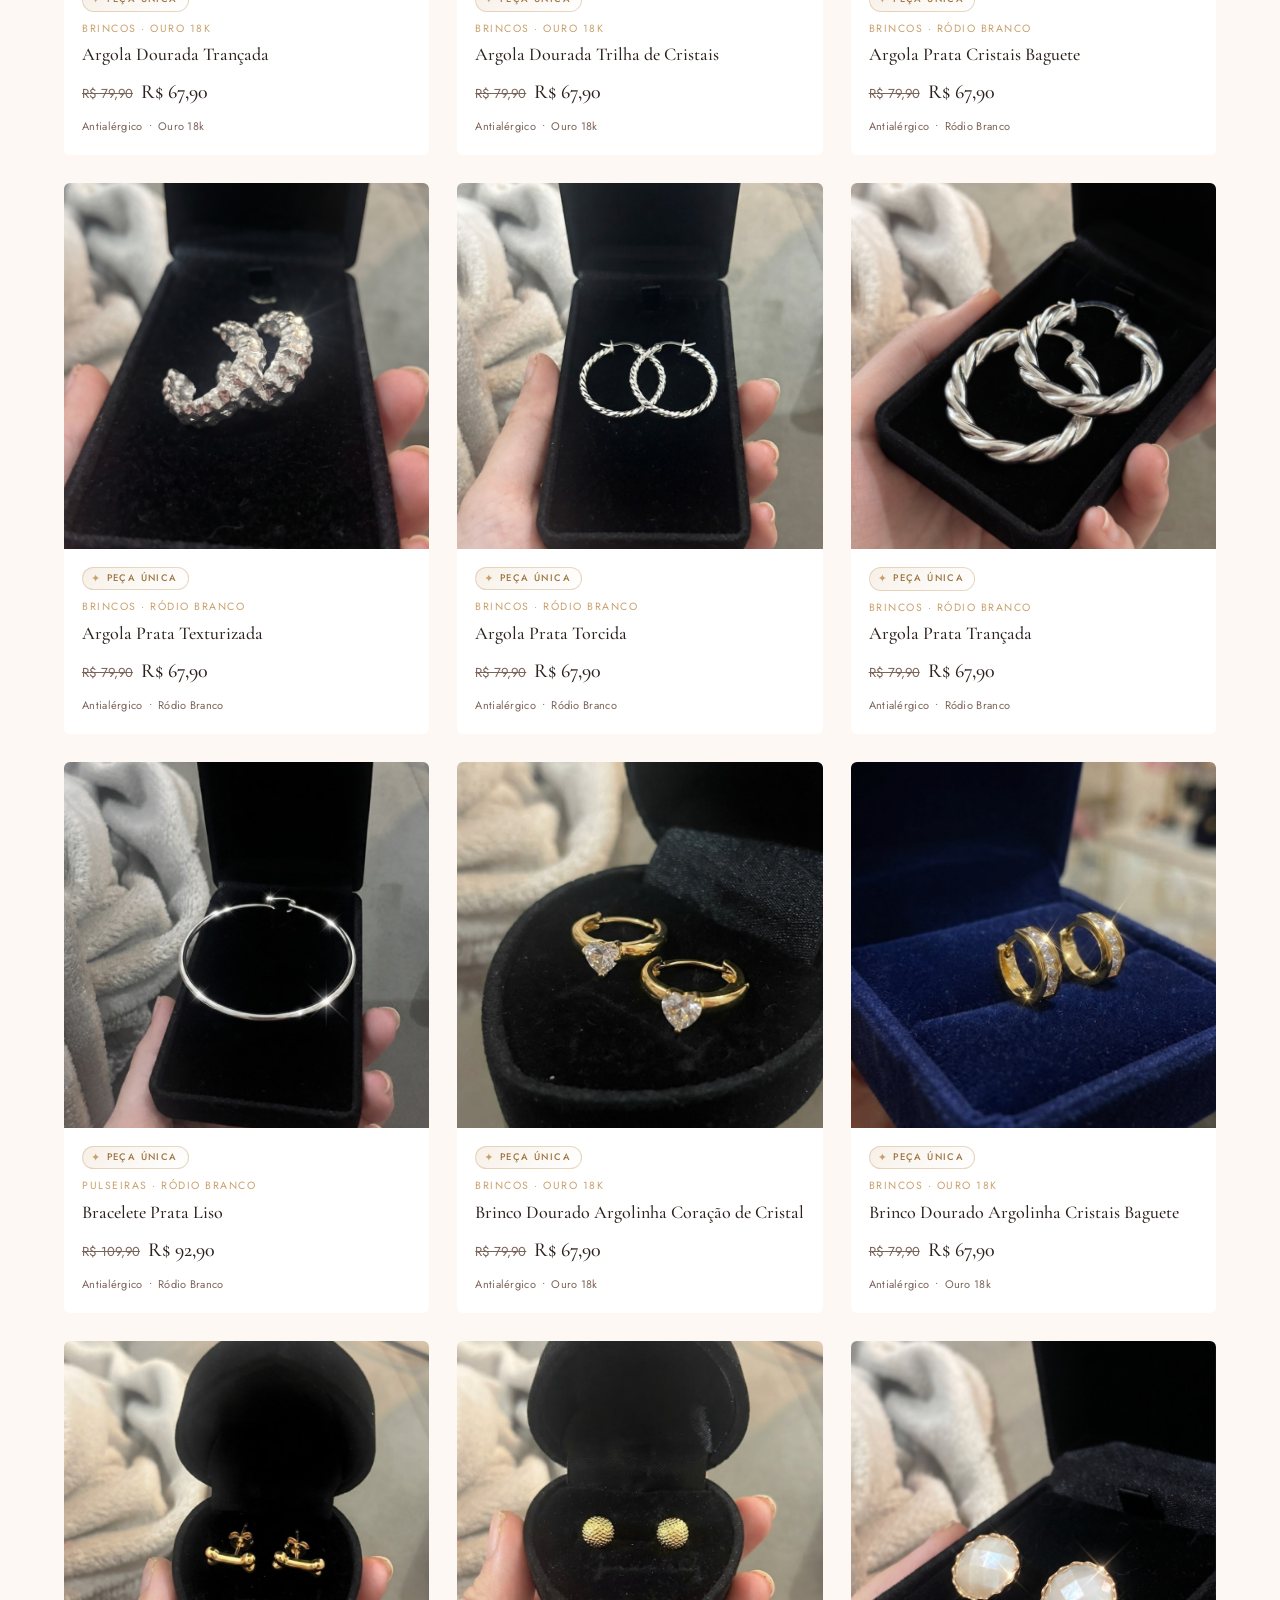
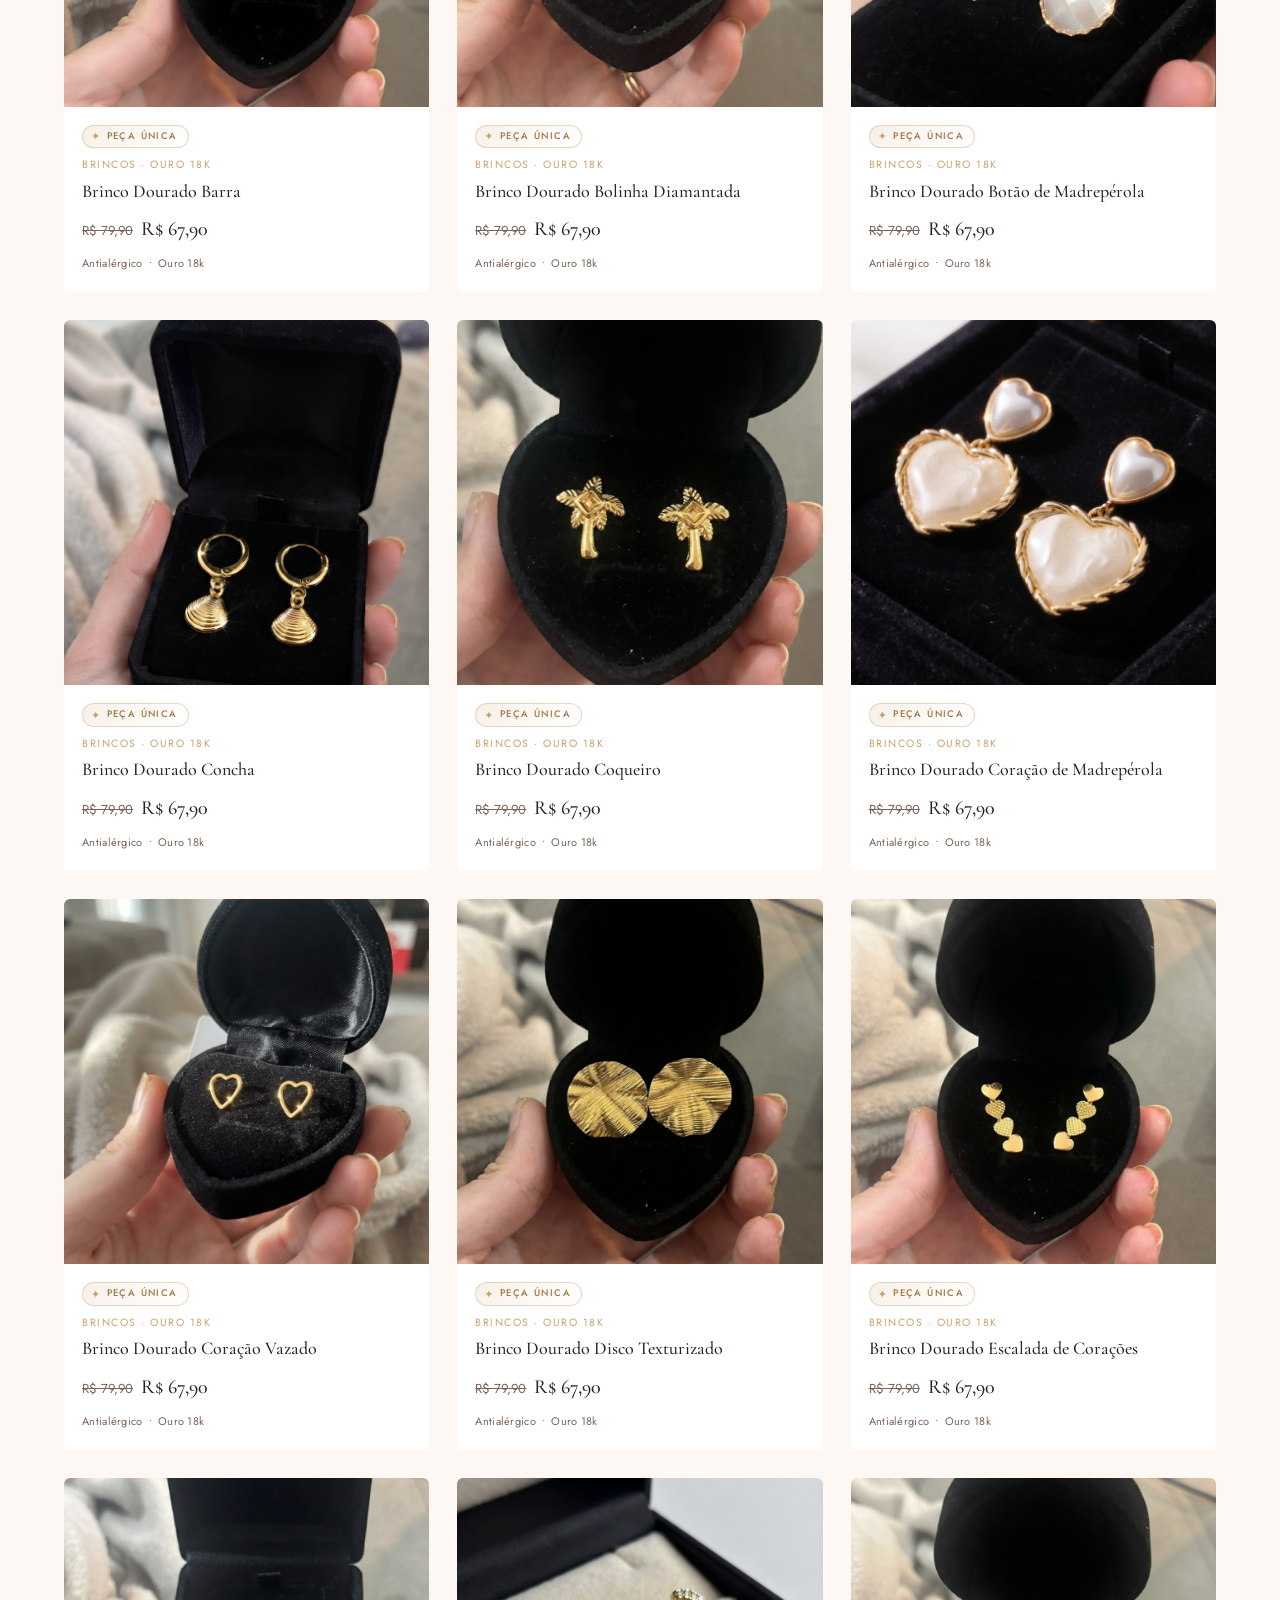
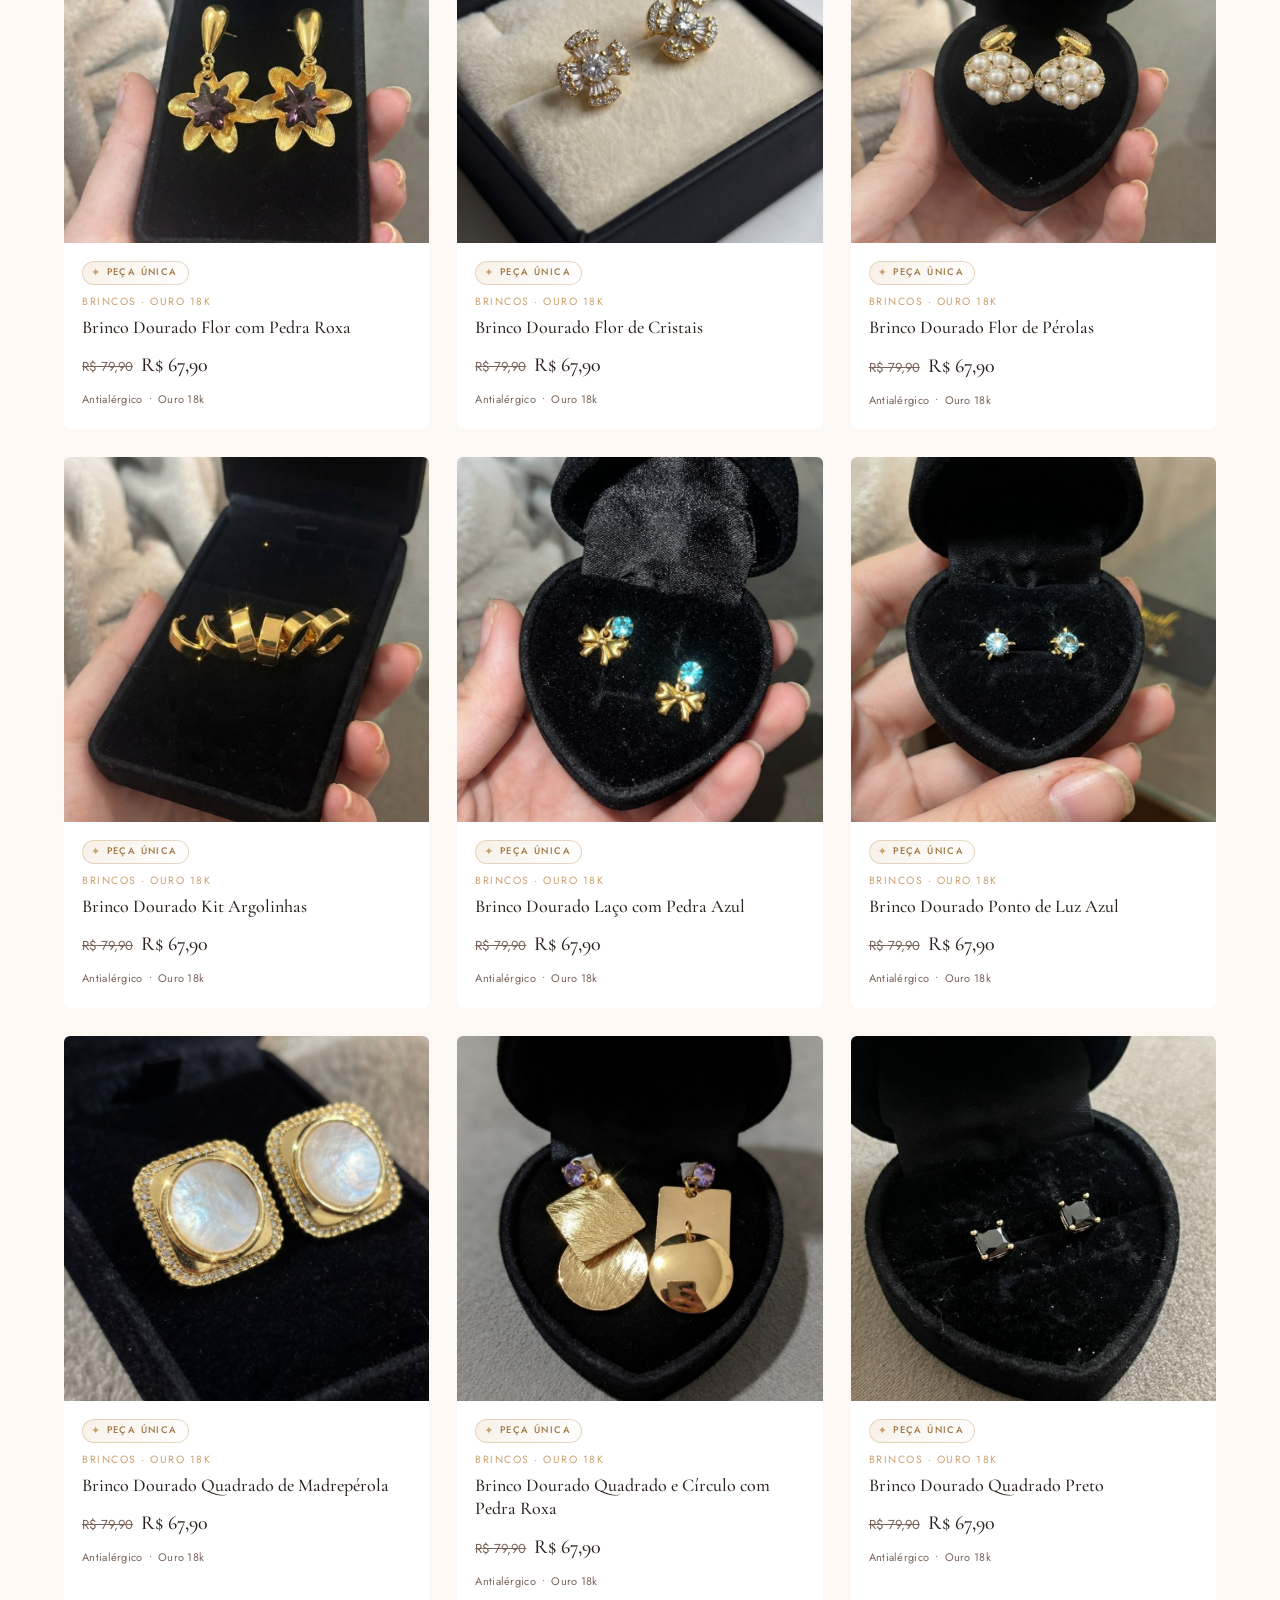
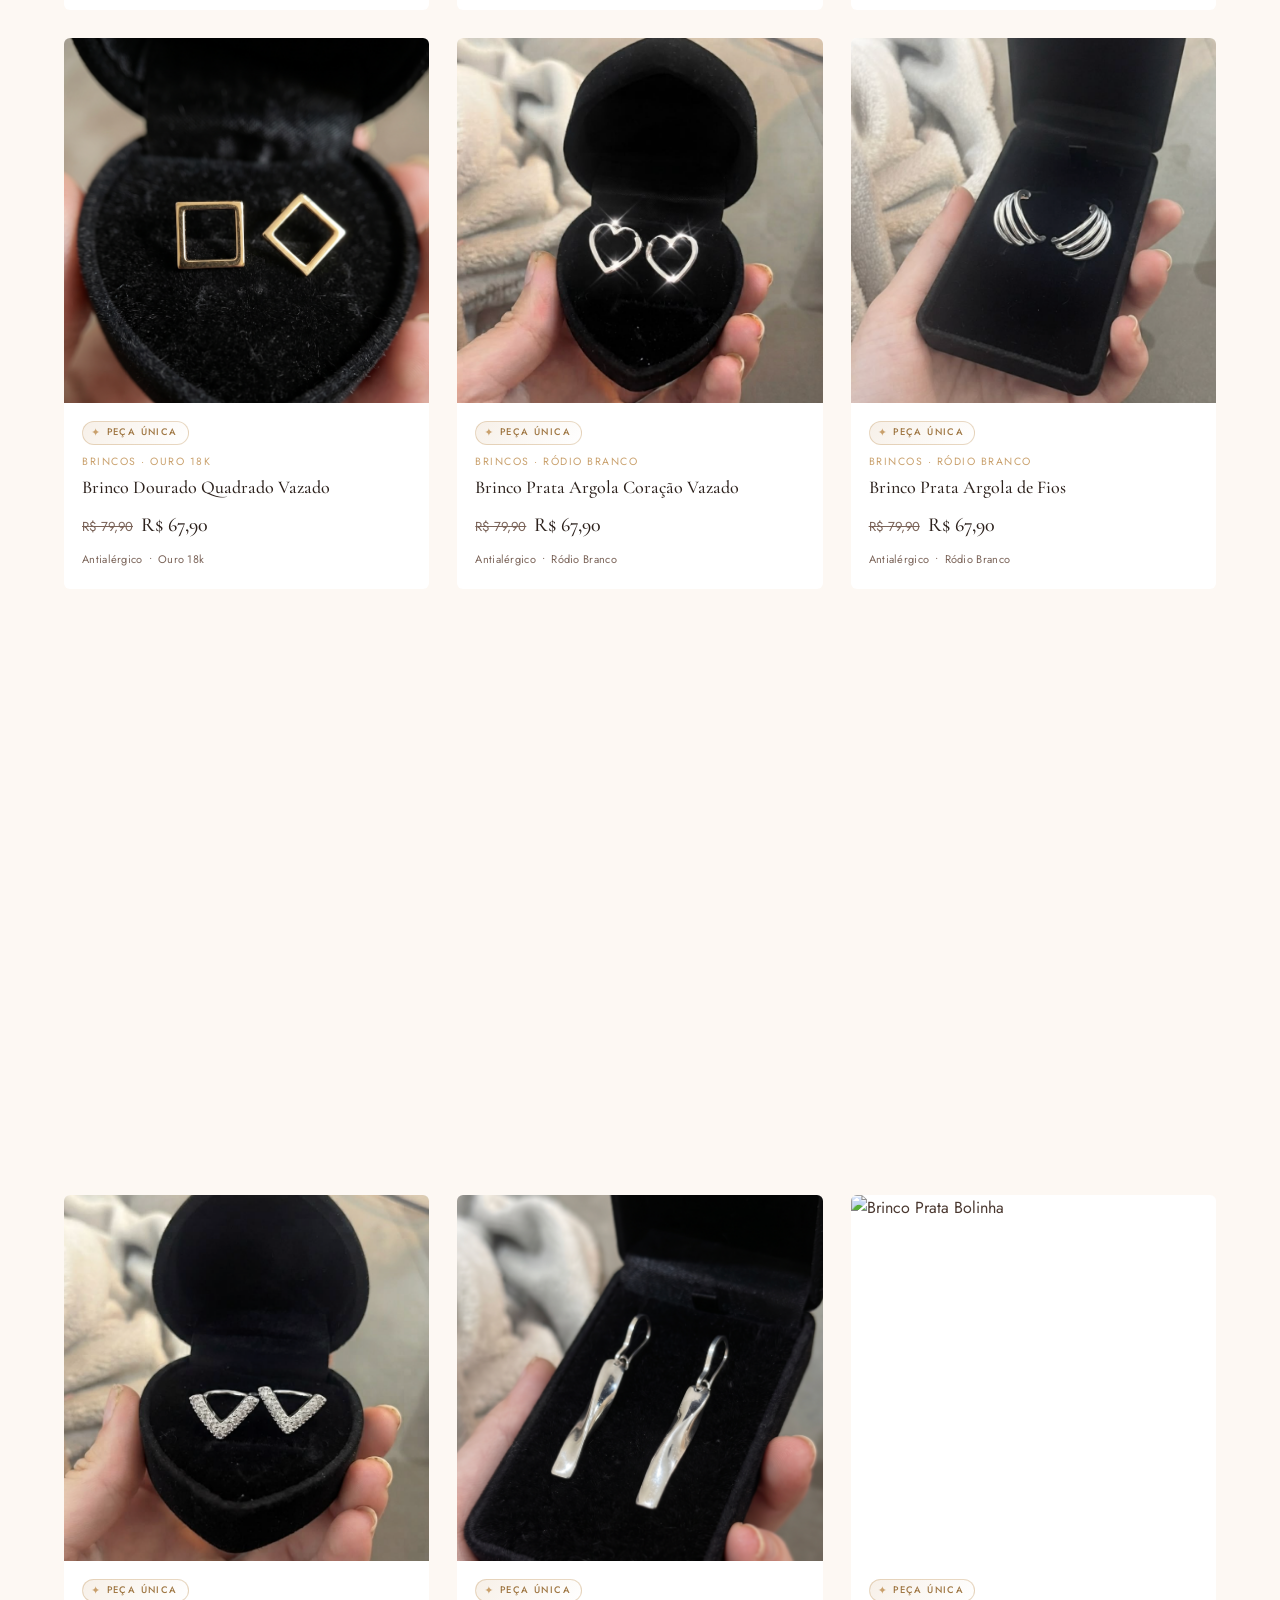
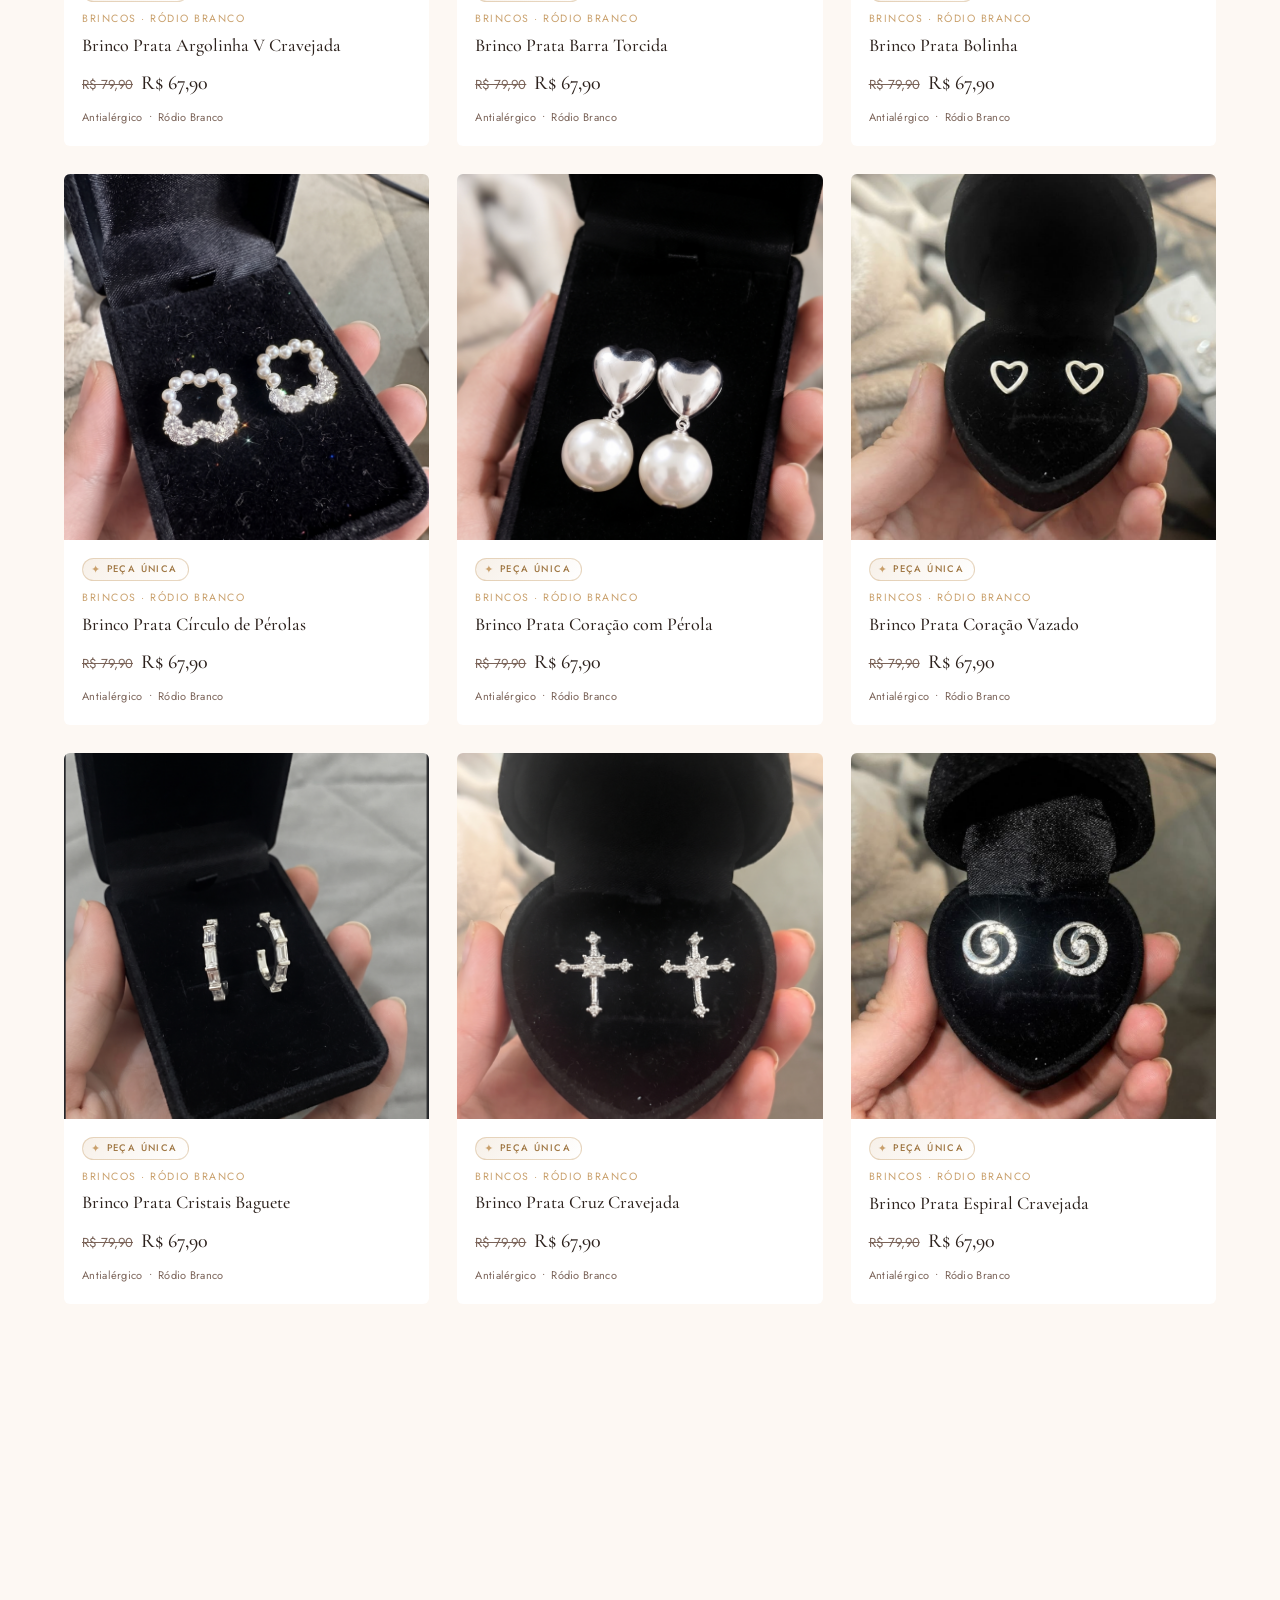
==== commit a6e74fe1: "Publicar a política de devolução exigida pelo Merchant Center O Google só aprova a conta com uma URL" ====
--- a/index.html
+++ b/index.html
@@ -398,6 +398,7 @@
                             <li><a href="#sobre">Nossa História</a></li>
                             <li><a href="#fidelidade">Programa de Fidelidade</a></li>
                             <li><a href="#garantia">Garantia & Trocas</a></li>
+                            <li><a href="politica-de-devolucao.html">Política de Devolução</a></li>
                         </ul>
                     </div>
                     <div class="footer-col">
